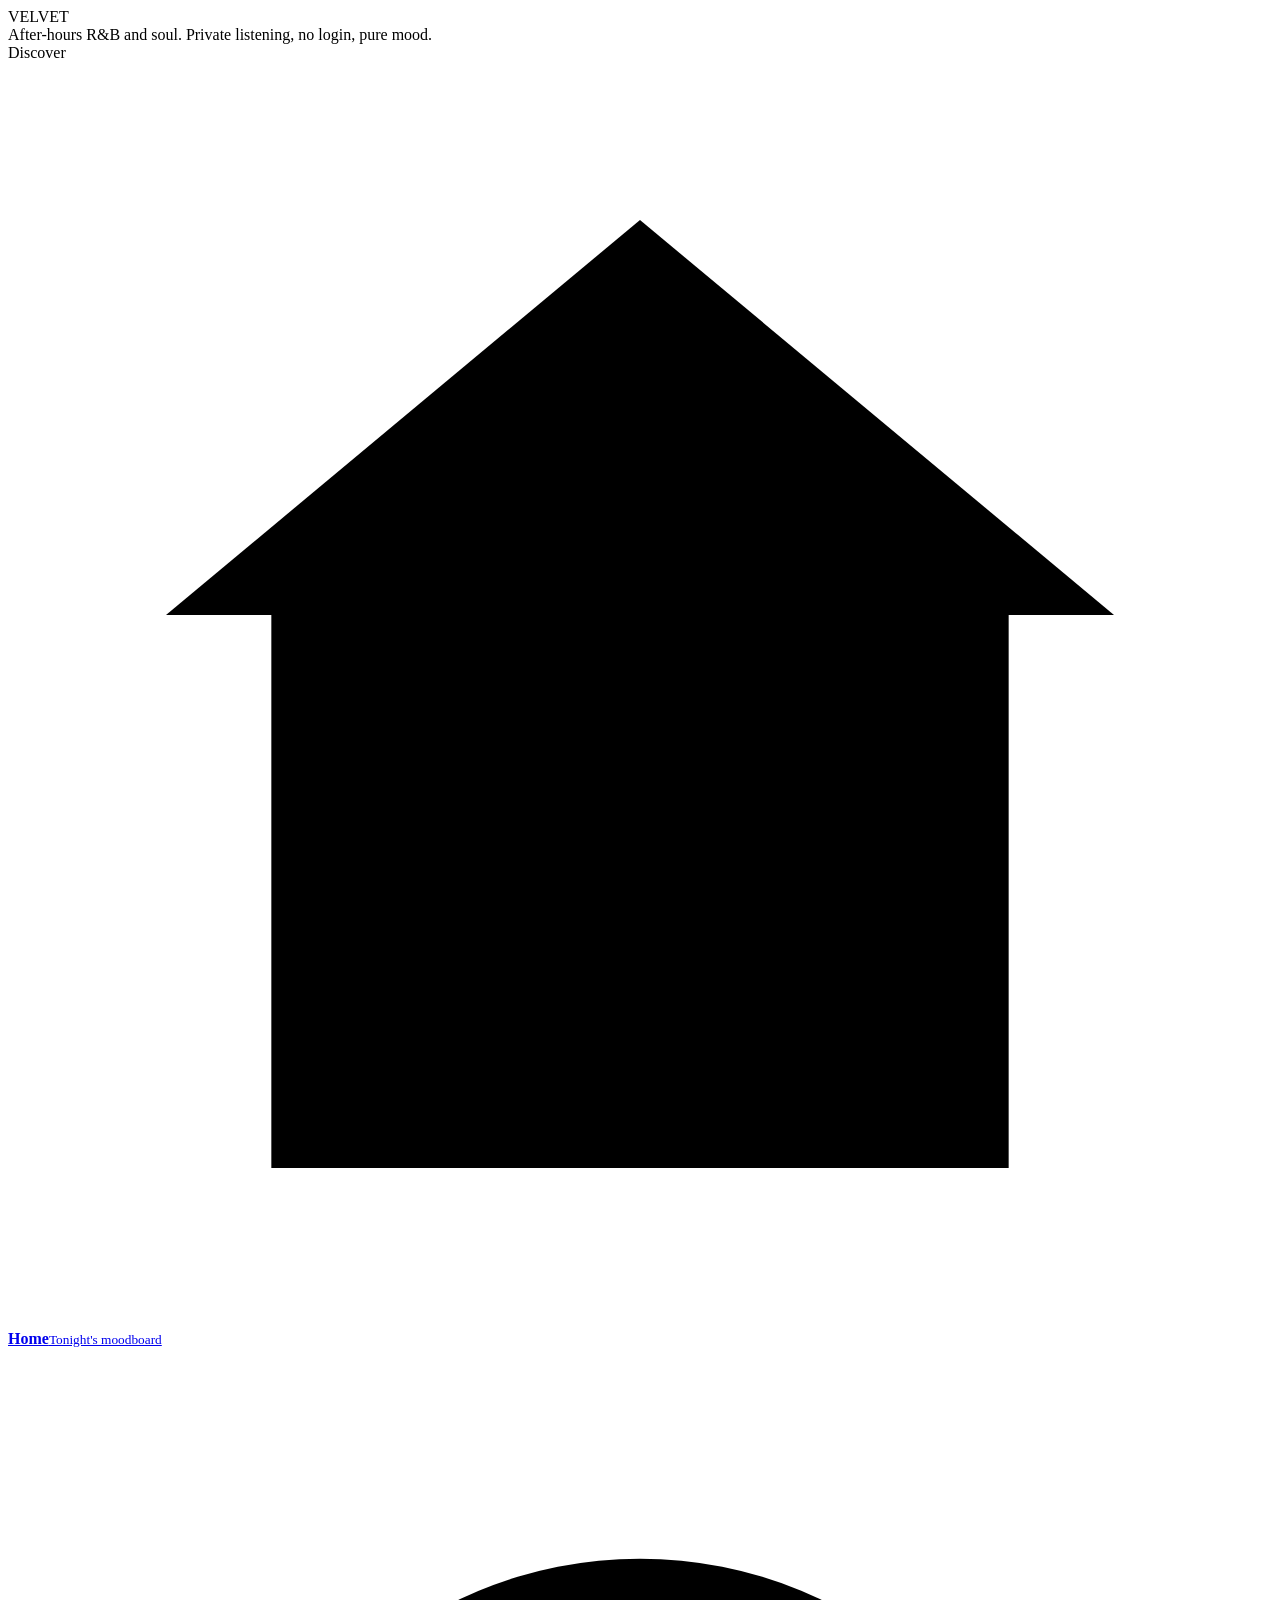
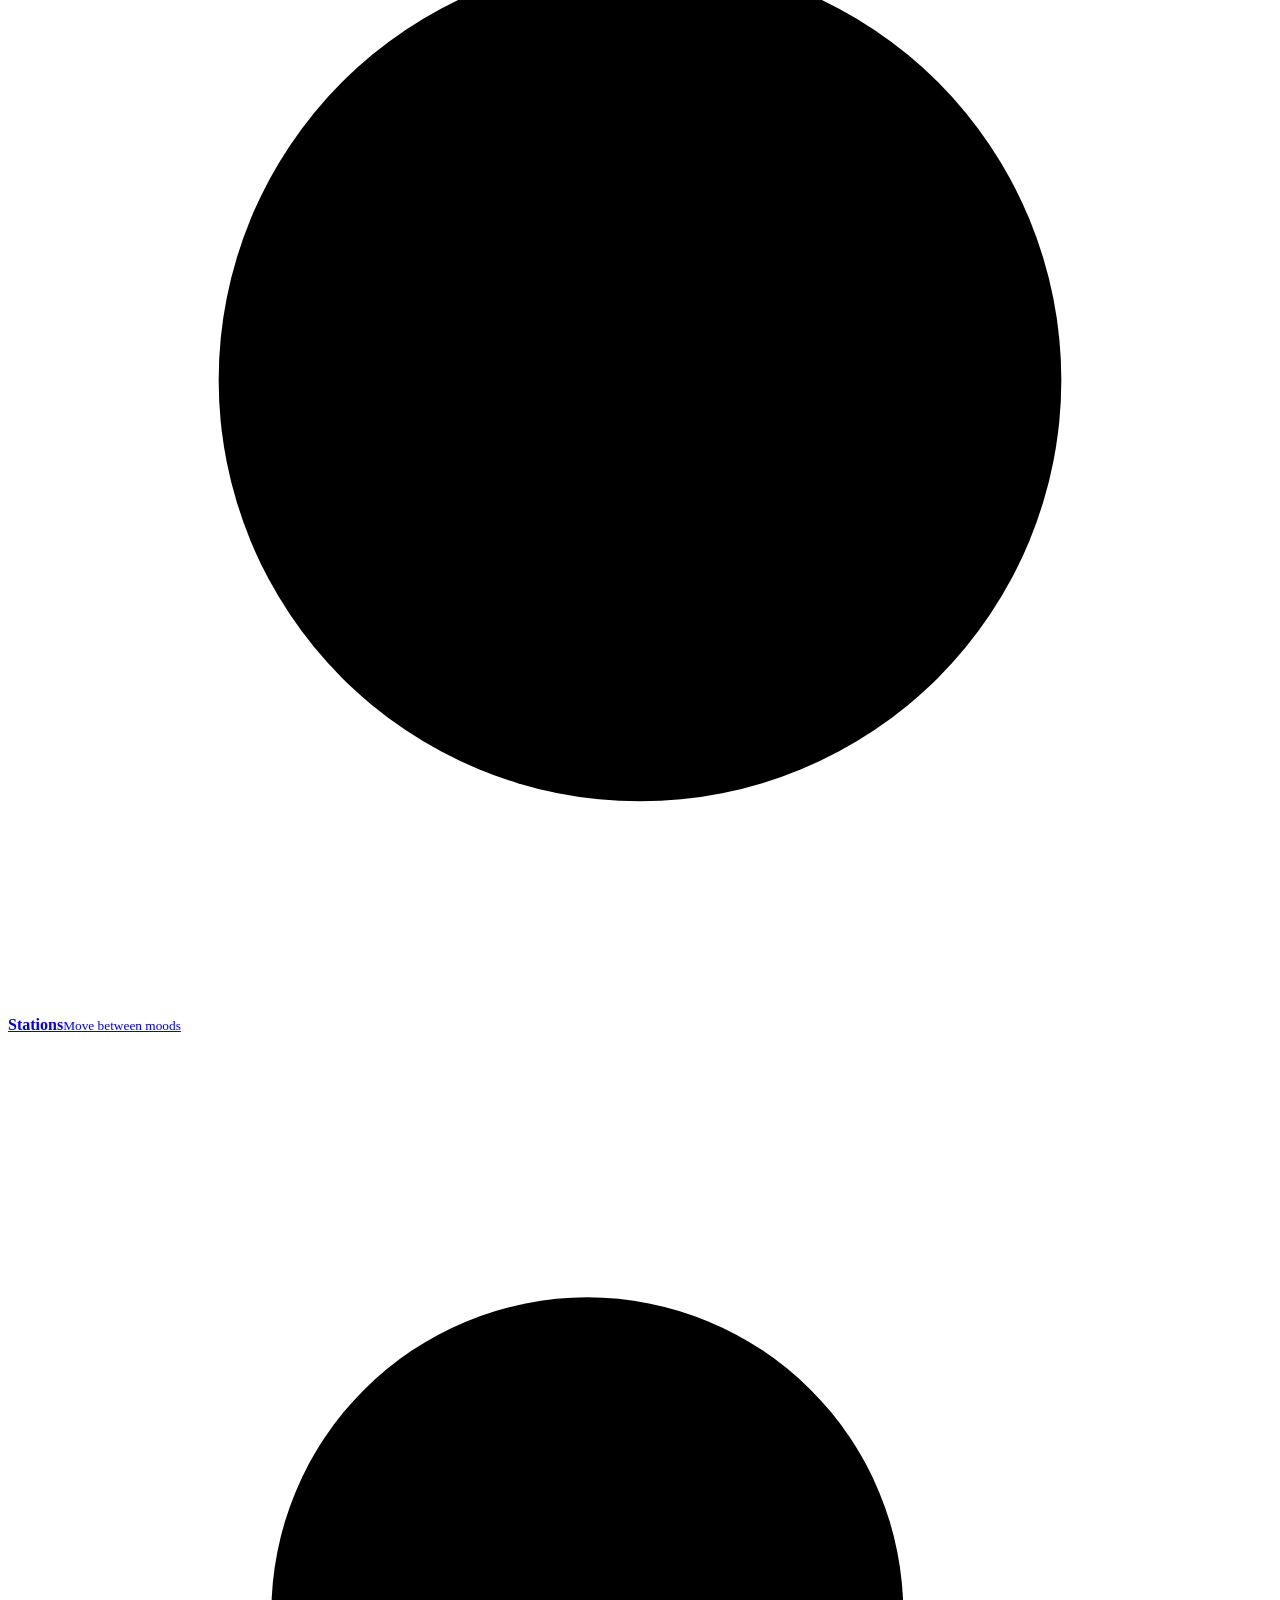
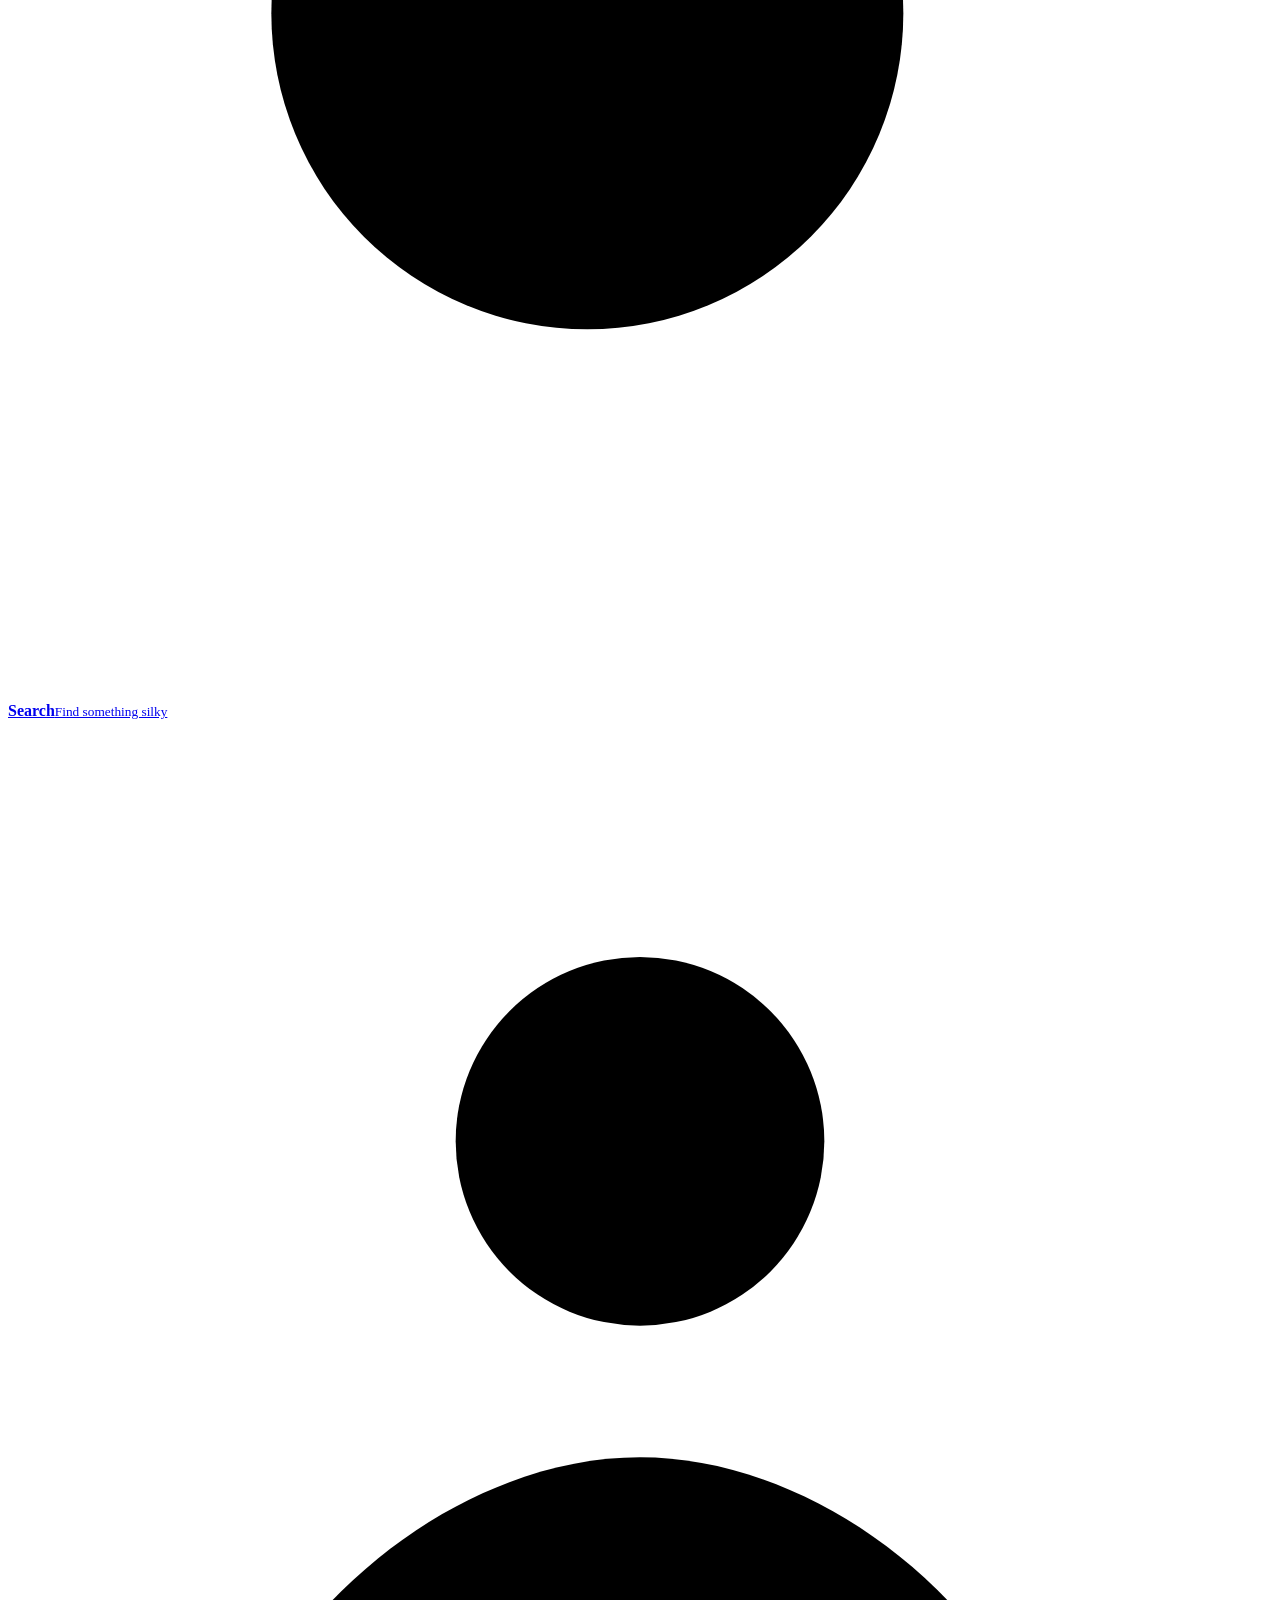
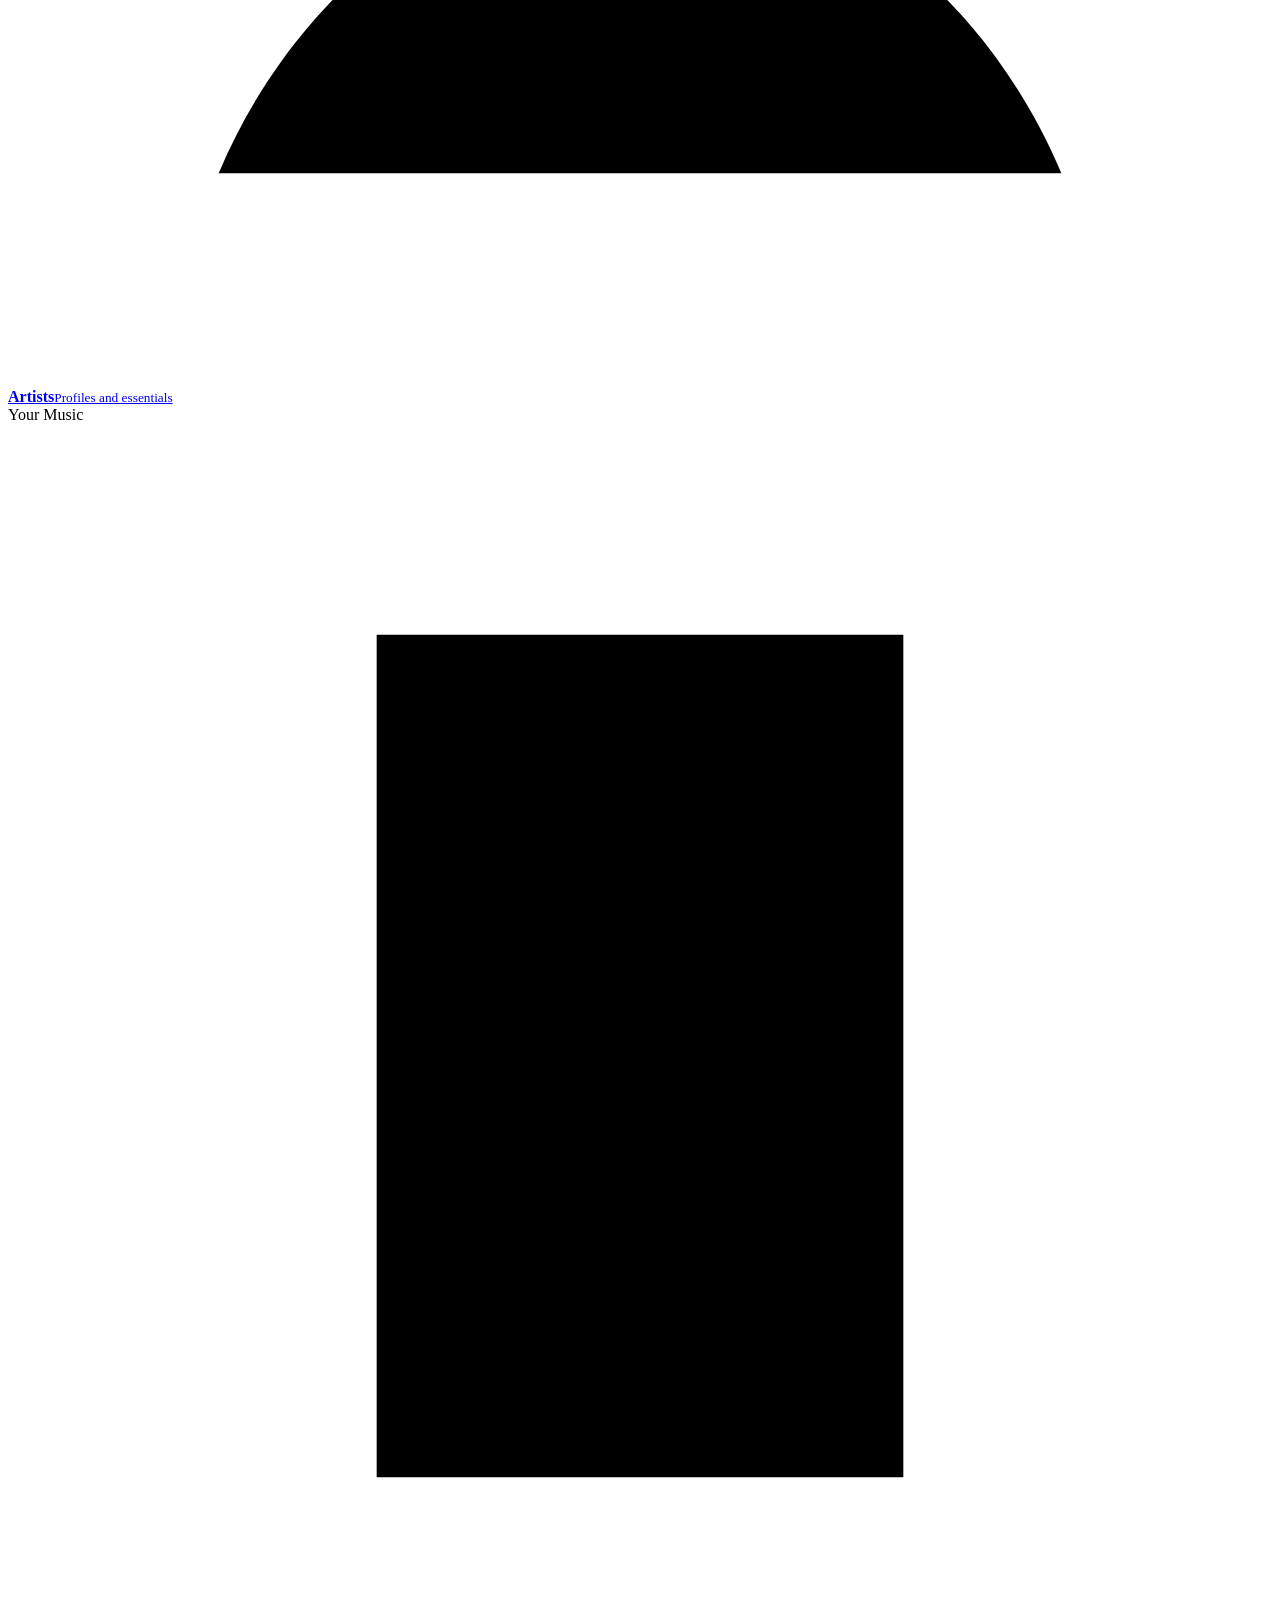
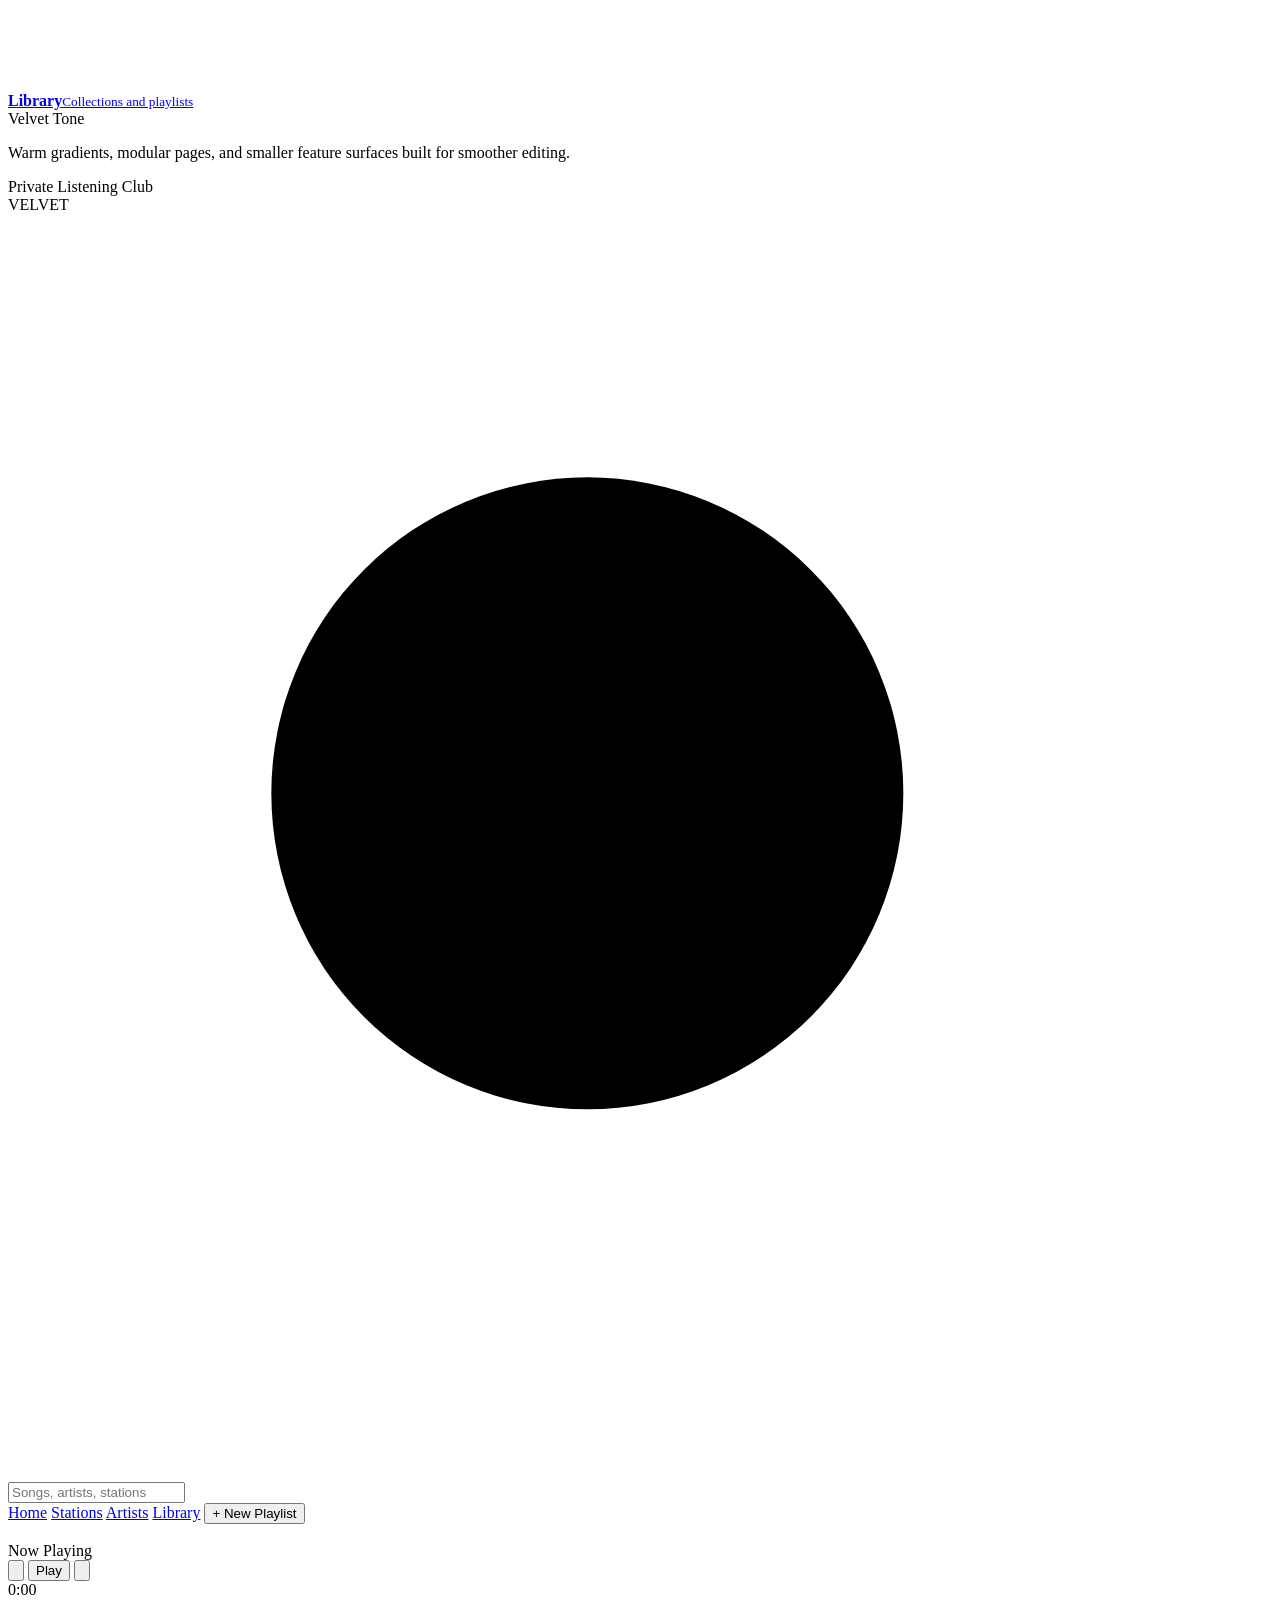
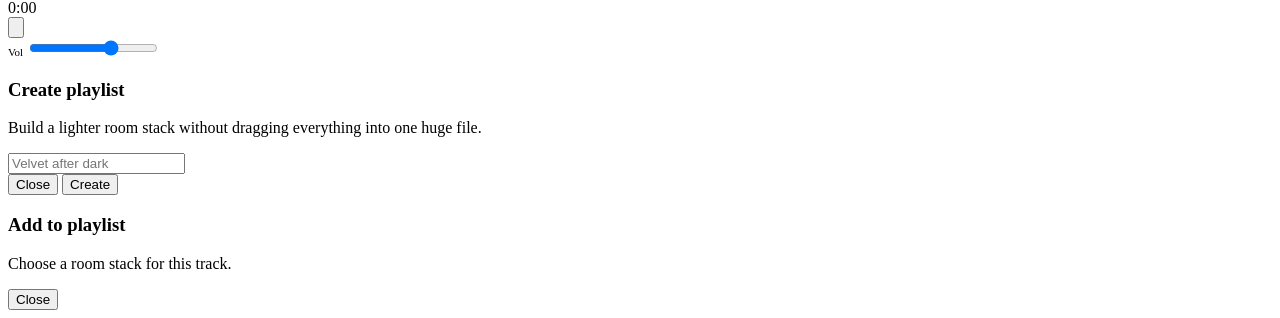
==== artists.html @ 5b6c7515 "Add files via upload" ====
<!DOCTYPE html>
<html lang="en">
<head>
  <meta charset="UTF-8">
  <meta name="viewport" content="width=device-width, initial-scale=1.0">
  <title>Velvet — Artists</title>
  <meta name="description" content="Velvet — private listening club.">
  <link rel="stylesheet" href="assets/css/tokens.css">
  <link rel="stylesheet" href="assets/css/base.css">
  <link rel="stylesheet" href="assets/css/layout.css">
  <link rel="stylesheet" href="assets/css/components.css">
  <link rel="stylesheet" href="assets/css/pages.css">
</head>
<body>
  <div id="yt-wrap" style="position:fixed;left:-9999px;top:0;width:480px;height:270px"></div>

  <div class="app-shell">
    <aside class="sidebar">
      <div class="brand">
        <div class="brand-mark">V<span>E</span>LVET</div>
        <div class="brand-note">After-hours R&amp;B and soul. Private listening, no login, pure mood.</div>
      </div>
      <nav class="sidebar-nav">
        <div class="nav-group">
          <div class="nav-label">Discover</div>
          <a class="nav-item" data-nav-link="home" href="index.html">
            <span class="nav-icon"><svg viewBox="0 0 24 24"><path d="M3 10.5 12 3l9 7.5"/><path d="M5 9.5V21h14V9.5"/></svg></span>
            <span class="nav-copy"><strong>Home</strong><small>Tonight's moodboard</small></span>
          </a>
          <a class="nav-item" data-nav-link="stations" href="stations.html">
            <span class="nav-icon"><svg viewBox="0 0 24 24"><circle cx="12" cy="12" r="8"/><path d="M12 4v16M4 12h16"/></svg></span>
            <span class="nav-copy"><strong>Stations</strong><small>Move between moods</small></span>
          </a>
          <a class="nav-item" data-nav-link="search" href="search.html">
            <span class="nav-icon"><svg viewBox="0 0 24 24"><circle cx="11" cy="11" r="6"/><path d="m20 20-4.2-4.2"/></svg></span>
            <span class="nav-copy"><strong>Search</strong><small>Find something silky</small></span>
          </a>
          <a class="nav-item" data-nav-link="artists" href="artists.html">
            <span class="nav-icon"><svg viewBox="0 0 24 24"><circle cx="12" cy="8" r="3.5"/><path d="M4 20c1.6-3.8 5-6 8-6s6.4 2.2 8 6"/></svg></span>
            <span class="nav-copy"><strong>Artists</strong><small>Profiles and essentials</small></span>
          </a>
        </div>
        <div class="nav-group">
          <div class="nav-label">Your Music</div>
          <a class="nav-item" data-nav-link="library" href="library.html">
            <span class="nav-icon"><svg viewBox="0 0 24 24"><path d="M7 4h10v16H7z"/><path d="M9 8h6M9 12h6M9 16h4"/></svg></span>
            <span class="nav-copy"><strong>Library</strong><small>Collections and playlists</small></span>
          </a>
        </div>
      </nav>
      <div class="sidebar-foot">
        <span class="panel-kicker">Velvet Tone</span>
        <p>Warm gradients, modular pages, and smaller feature surfaces built for smoother editing.</p>
      </div>
    </aside>

    <main class="main-shell">
      <header class="topbar">
        <div class="topbar-brand">
          <span class="topbar-overline">Private Listening Club</span>
          <div class="topbar-signature">V<span>E</span>LVET</div>
        </div>
        <form class="topbar-search" action="search.html" method="get">
          <svg viewBox="0 0 24 24"><circle cx="11" cy="11" r="6"/><path d="m20 20-4.2-4.2"/></svg>
          <input name="q" placeholder="Songs, artists, stations">
        </form>
        <nav class="topbar-links">
          <a class="top-link" data-page-link="home" href="index.html">Home</a>
          <a class="top-link" data-page-link="stations" href="stations.html">Stations</a>
          <a class="top-link" data-page-link="artists" href="artists.html">Artists</a>
          <a class="top-link" data-page-link="library" href="library.html">Library</a>
          <button class="btn btn-primary" type="button" data-open-create-playlist>+ New Playlist</button>
        </nav>
      </header>

      <div class="content">
        <div id="pageRoot" class="page-stack"></div>
      </div>
    </main>
  </div>

  <div id="playerBar" class="player-bar">
    <div class="player-meta">
      <div class="player-art"><img id="playerArt" src="" alt=""></div>
      <div class="player-text">
        <span class="player-kicker">Now Playing</span>
        <strong id="playerTitle" class="player-title"></strong>
        <span id="playerArtist" class="player-artist"></span>
      </div>
    </div>
    <div class="player-center">
      <div class="player-controls">
        <button id="playerPrev" class="btn-icon" type="button"><svg viewBox="0 0 24 24"><path d="M11 19 2 12l9-7v14z" fill="currentColor" stroke="none"></path><path d="M22 5v14" stroke="currentColor" stroke-width="1.8"></path></svg></button>
        <button id="playerToggle" class="btn btn-primary" type="button">Play</button>
        <button id="playerNext" class="btn-icon" type="button"><svg viewBox="0 0 24 24"><path d="m13 5 9 7-9 7V5z" fill="currentColor" stroke="none"></path><path d="M2 5v14" stroke="currentColor" stroke-width="1.8"></path></svg></button>
      </div>
      <div class="player-progress">
        <span id="playerTimeCurrent" class="player-time">0:00</span>
        <div id="playerTrack" class="player-track"><div id="playerFill" class="player-fill"></div></div>
        <span id="playerTimeDuration" class="player-time">0:00</span>
      </div>
    </div>
    <div class="player-right">
      <button id="playerLike" class="btn-icon" type="button"><svg viewBox="0 0 24 24"><path d="M12 20s-7-4.4-7-10a4 4 0 0 1 7-2.2A4 4 0 0 1 19 10c0 5.6-7 10-7 10z"/></svg></button>
      <div class="vol-wrap">
        <span style="font-size:11px;color:var(--muted)">Vol</span>
        <input id="playerVolume" type="range" min="0" max="100" value="65">
      </div>
    </div>
  </div>

  <div id="createPlaylistModal" class="modal-backdrop">
    <div class="modal">
      <h3>Create playlist</h3>
      <p>Build a lighter room stack without dragging everything into one huge file.</p>
      <input id="createPlaylistName" placeholder="Velvet after dark">
      <div class="modal-actions">
        <button id="createPlaylistClose" class="btn btn-secondary" type="button">Close</button>
        <button id="createPlaylistSave" class="btn btn-primary" type="button">Create</button>
      </div>
    </div>
  </div>

  <div id="addPlaylistModal" class="modal-backdrop">
    <div class="modal">
      <h3>Add to playlist</h3>
      <p>Choose a room stack for this track.</p>
      <div id="addPlaylistList" class="page-stack" style="margin-top:14px"></div>
      <div class="modal-actions">
        <button id="addPlaylistClose" class="btn btn-secondary" type="button">Close</button>
      </div>
    </div>
  </div>

  <div id="toast" class="toast"></div>

  <script type="module" src="assets/js/pages/artists-page.js"></script>
</body>
</html>
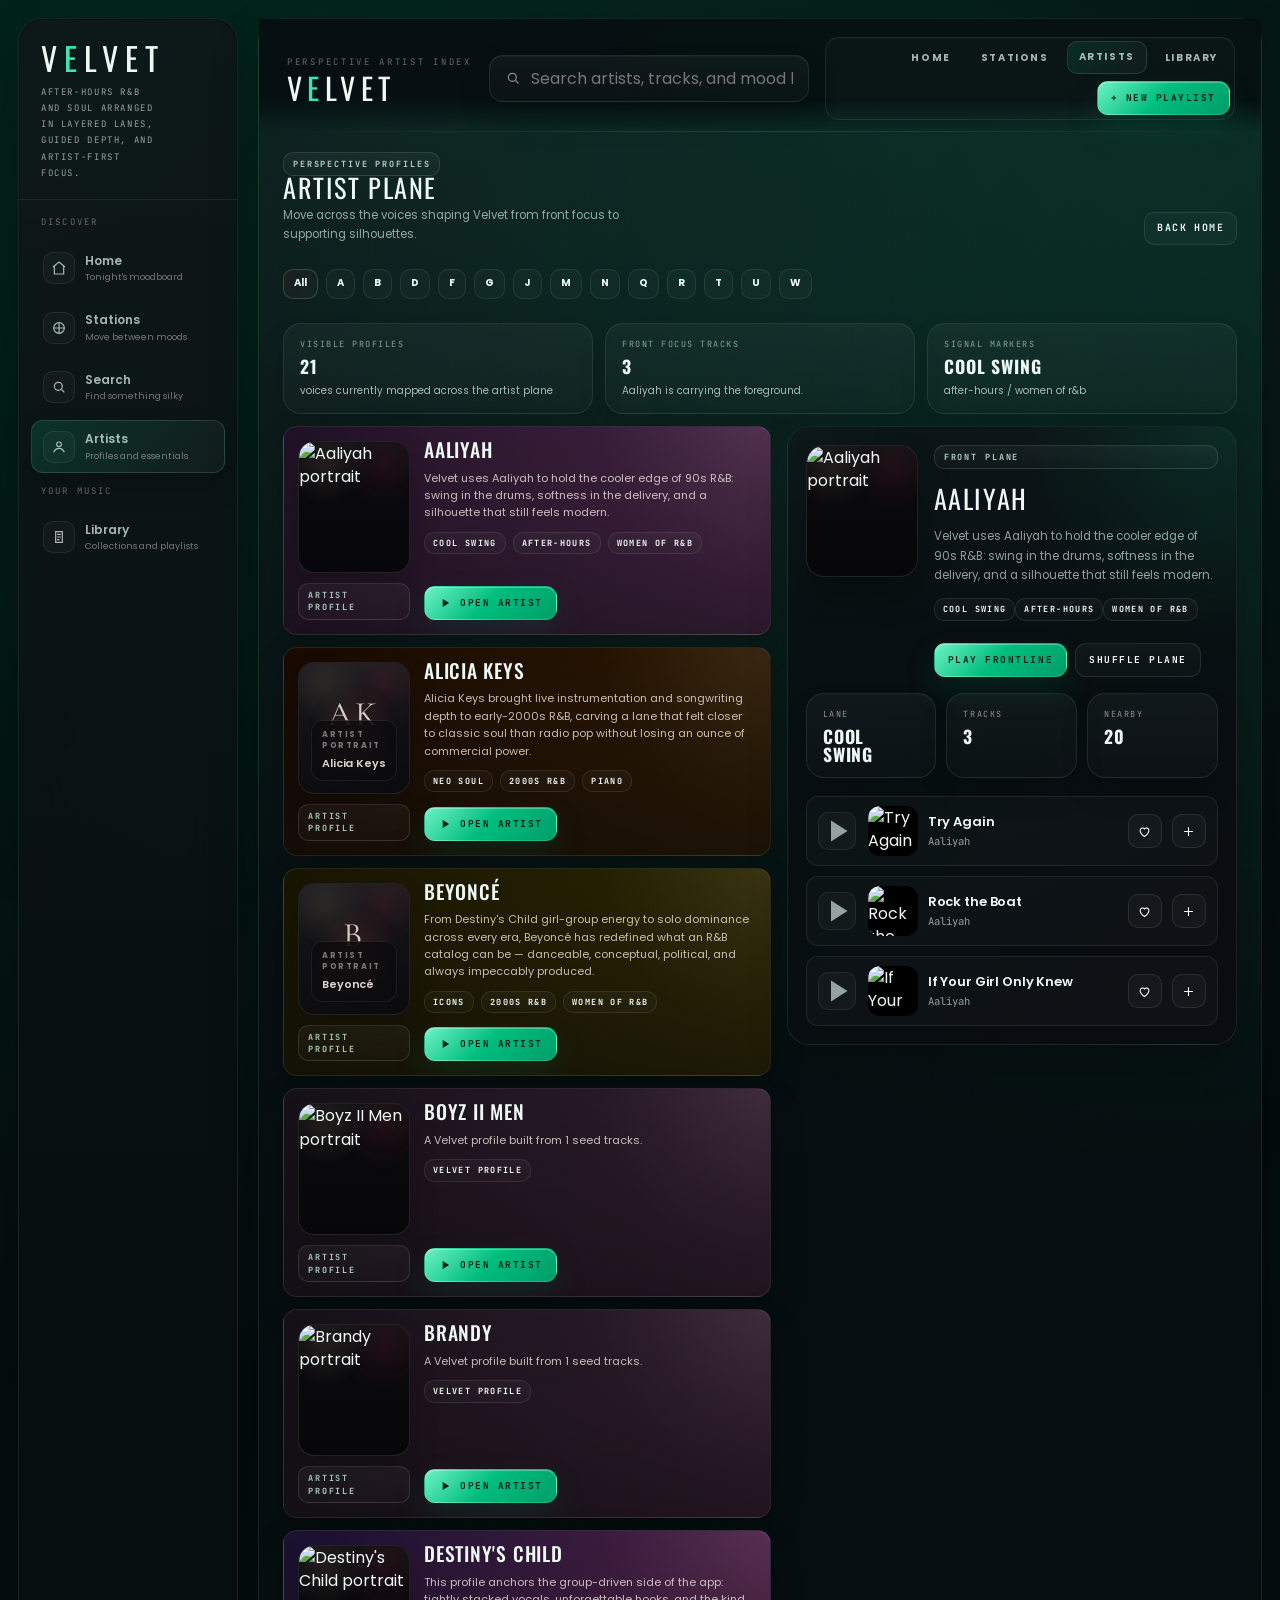
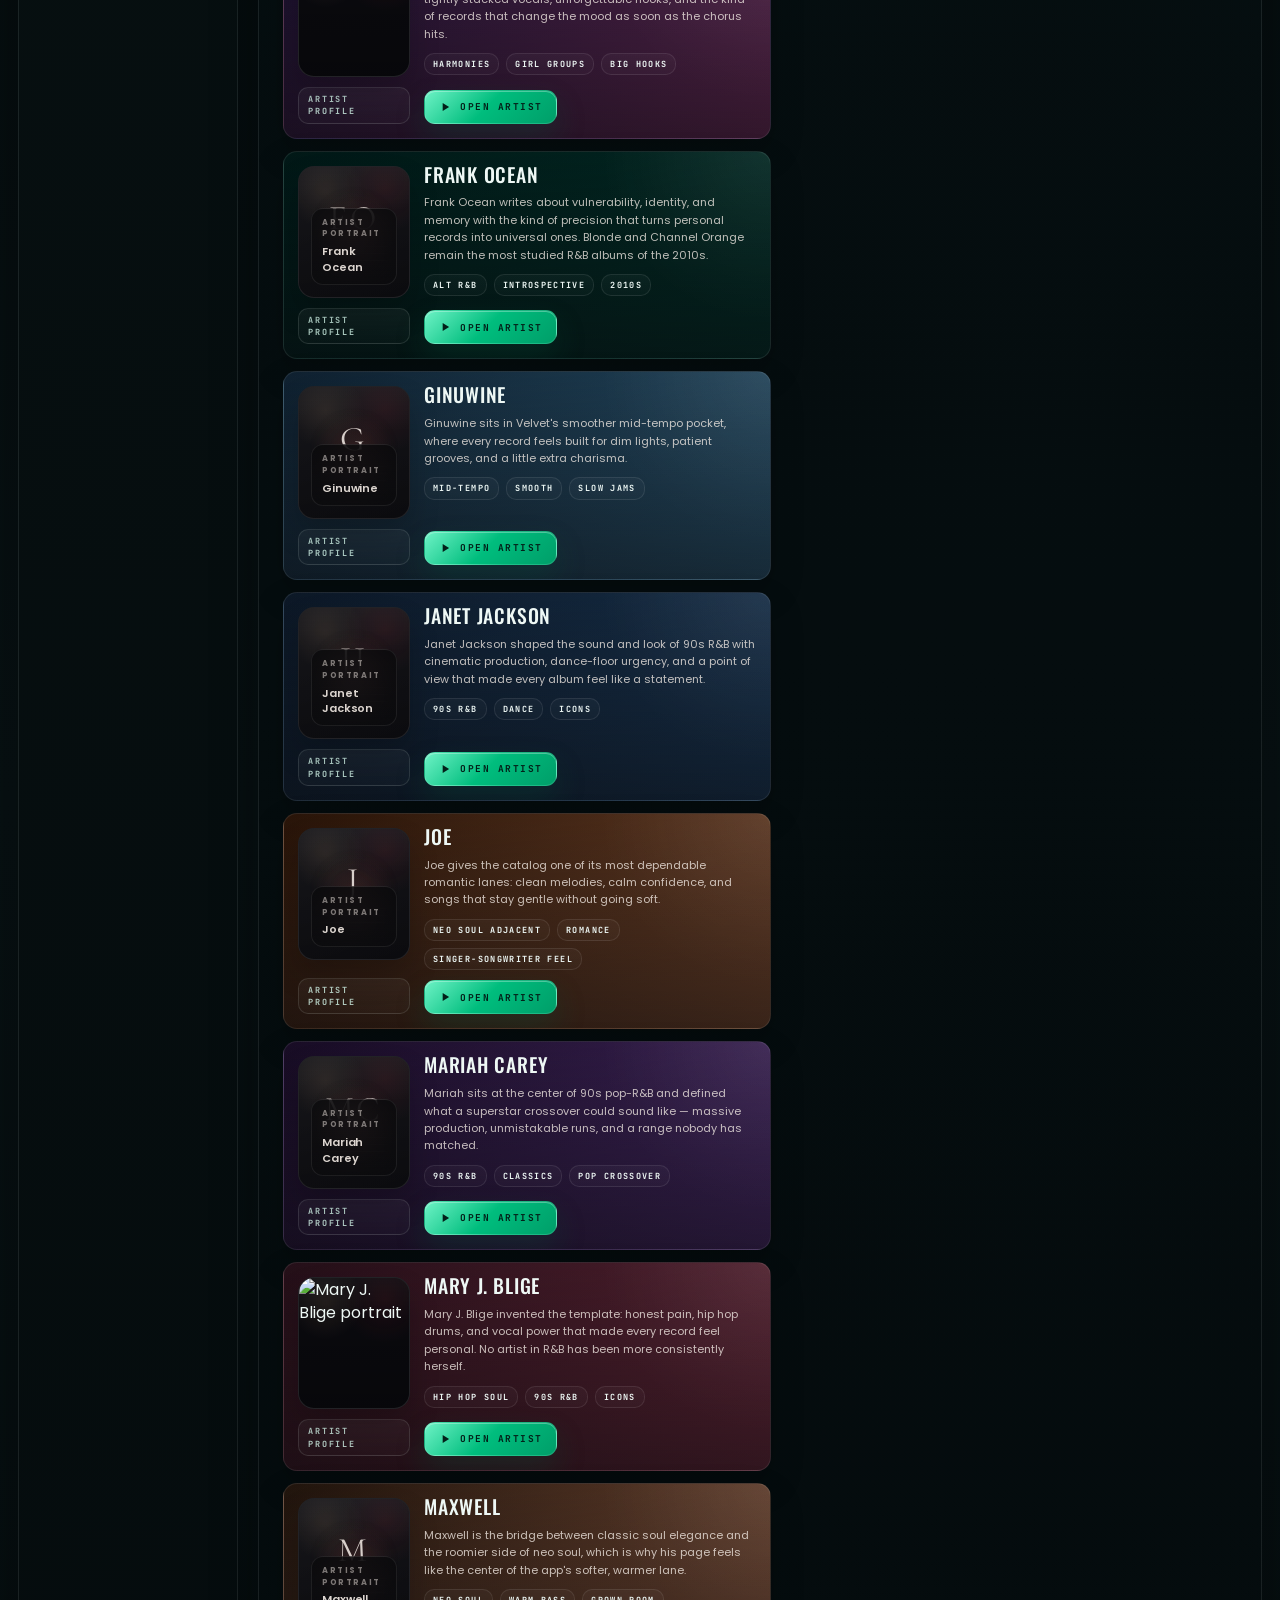
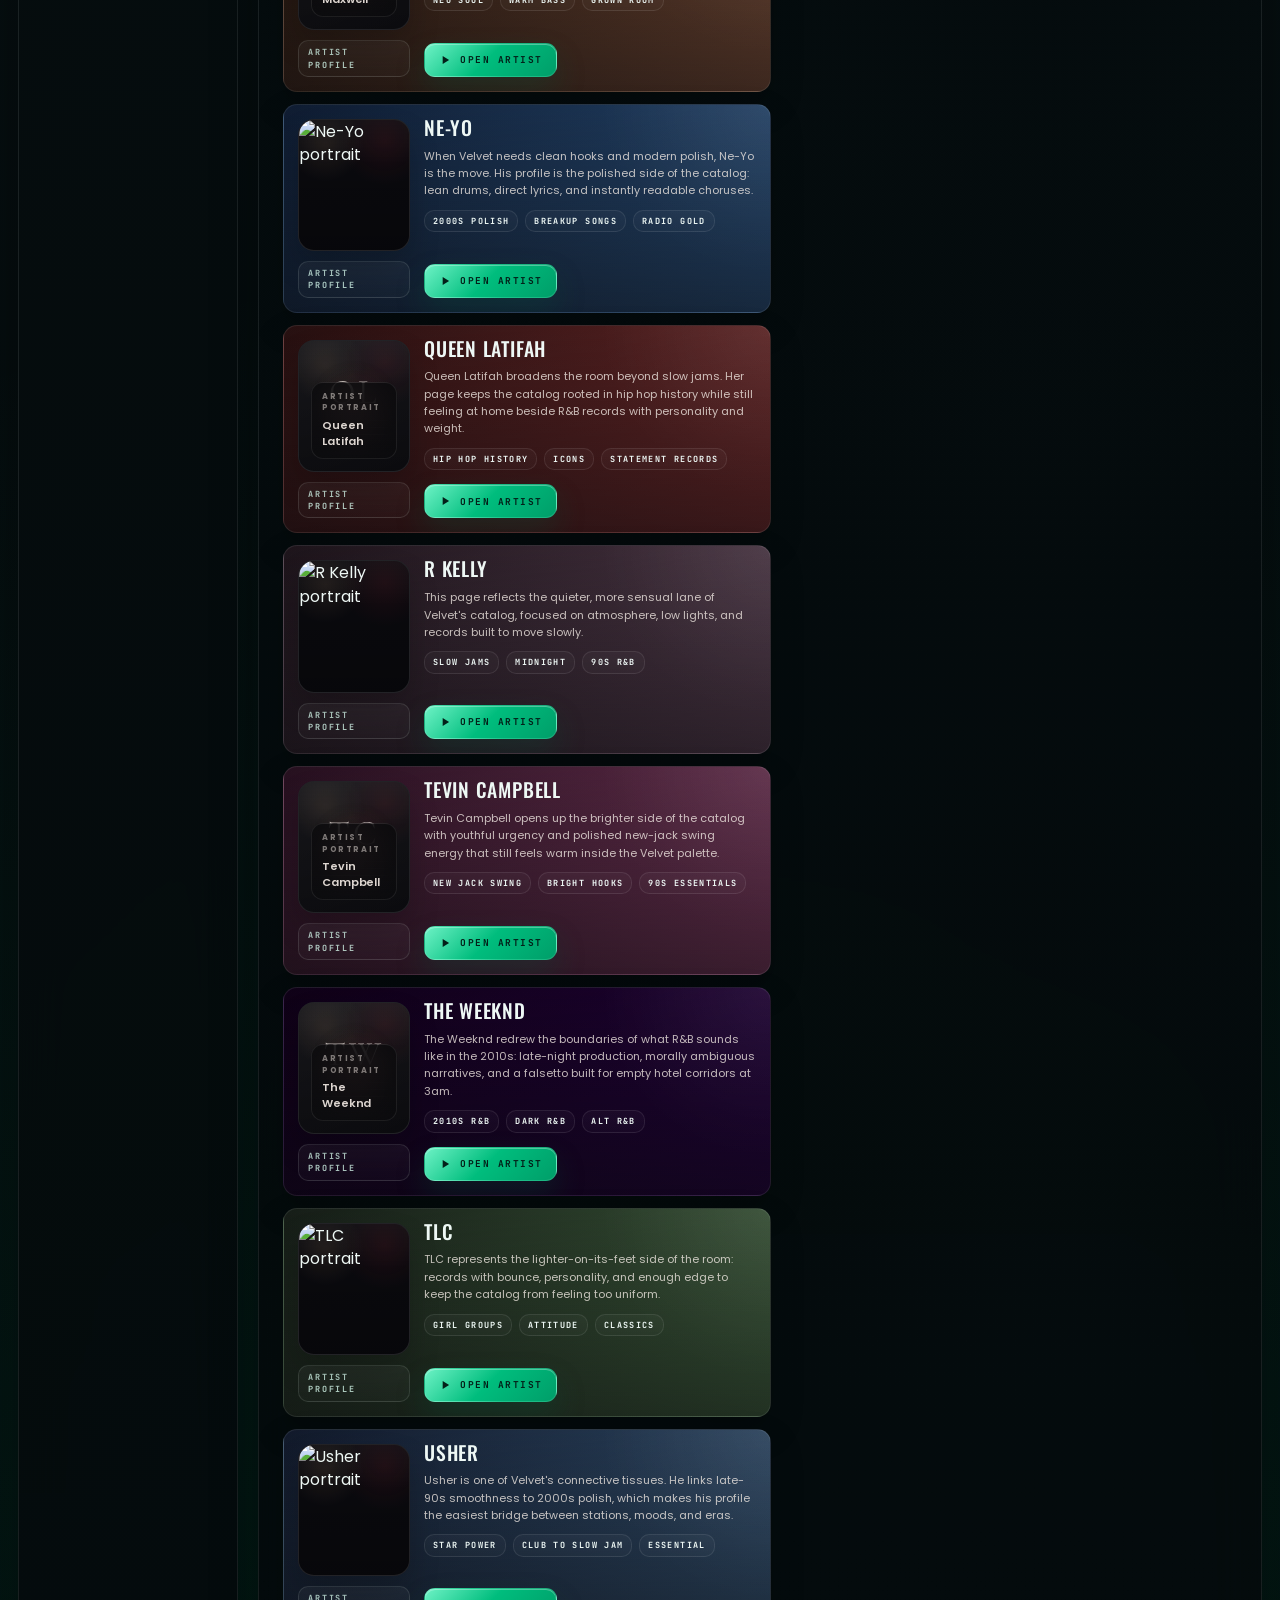
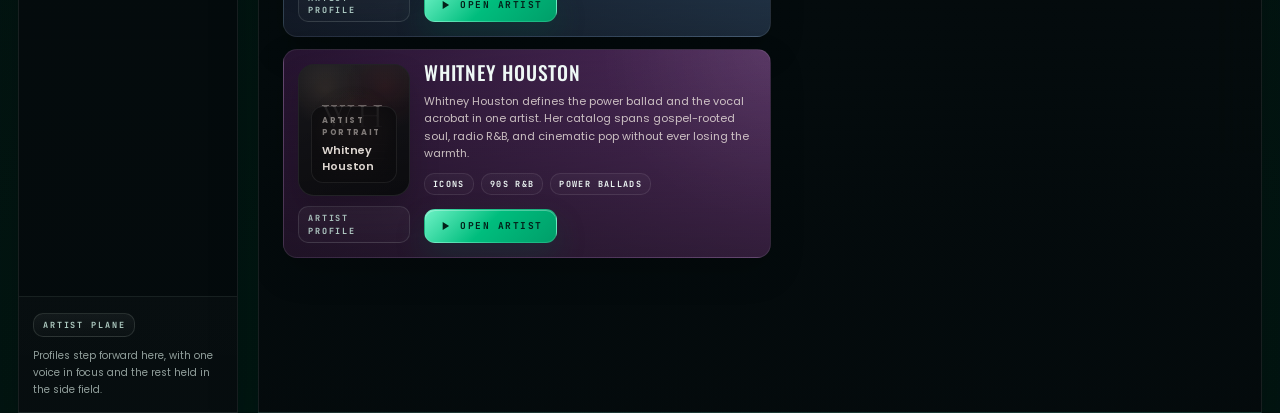
==== commit ec2a7a11: "Apply perspective redesign to artists library search and stations" ====
--- a/artists.html
+++ b/artists.html
@@ -3,22 +3,22 @@
 <head>
   <meta charset="UTF-8">
   <meta name="viewport" content="width=device-width, initial-scale=1.0">
-  <title>Velvet — Artists</title>
-  <meta name="description" content="Velvet — private listening club.">
+  <title>Velvet | Artists</title>
+  <meta name="description" content="Velvet artist view mapped as a perspective-driven index of voices, essentials, and front-plane profiles.">
   <link rel="stylesheet" href="assets/css/tokens.css">
   <link rel="stylesheet" href="assets/css/base.css">
   <link rel="stylesheet" href="assets/css/layout.css">
   <link rel="stylesheet" href="assets/css/components.css">
   <link rel="stylesheet" href="assets/css/pages.css">
 </head>
-<body>
+<body class="page-home page-artists">
   <div id="yt-wrap" style="position:fixed;left:-9999px;top:0;width:480px;height:270px"></div>
 
   <div class="app-shell">
     <aside class="sidebar">
       <div class="brand">
         <div class="brand-mark">V<span>E</span>LVET</div>
-        <div class="brand-note">After-hours R&amp;B and soul. Private listening, no login, pure mood.</div>
+        <div class="brand-note">After-hours R&amp;B and soul arranged in layered lanes, guided depth, and artist-first focus.</div>
       </div>
       <nav class="sidebar-nav">
         <div class="nav-group">
@@ -49,20 +49,20 @@
         </div>
       </nav>
       <div class="sidebar-foot">
-        <span class="panel-kicker">Velvet Tone</span>
-        <p>Warm gradients, modular pages, and smaller feature surfaces built for smoother editing.</p>
+        <span class="panel-kicker">Artist Plane</span>
+        <p>Profiles step forward here, with one voice in focus and the rest held in the side field.</p>
       </div>
     </aside>
 
     <main class="main-shell">
       <header class="topbar">
         <div class="topbar-brand">
-          <span class="topbar-overline">Private Listening Club</span>
+          <span class="topbar-overline">Perspective Artist Index</span>
           <div class="topbar-signature">V<span>E</span>LVET</div>
         </div>
         <form class="topbar-search" action="search.html" method="get">
           <svg viewBox="0 0 24 24"><circle cx="11" cy="11" r="6"/><path d="m20 20-4.2-4.2"/></svg>
-          <input name="q" placeholder="Songs, artists, stations">
+          <input name="q" placeholder="Search artists, tracks, and mood lanes">
         </form>
         <nav class="topbar-links">
           <a class="top-link" data-page-link="home" href="index.html">Home</a>
--- a/assets/css/tokens.css
+++ b/assets/css/tokens.css
@@ -0,0 +1,22 @@
+:root{
+  --bg:#050405;
+  --bg-soft:#0a090b;
+  --panel:rgba(12,11,14,.84);
+  --panel-strong:rgba(10,9,12,.94);
+  --card:rgba(19,16,19,.88);
+  --card-soft:rgba(255,255,255,.022);
+  --line:rgba(244,236,230,.075);
+  --line-strong:rgba(244,236,230,.14);
+  --text:#f4ece6;
+  --muted:rgba(244,236,230,.63);
+  --accent:#701625;
+  --accent-2:#9b2a36;
+  --warm:#b88d68;
+  --radius-xl:22px;
+  --radius-lg:18px;
+  --radius-md:14px;
+  --radius-sm:10px;
+  --shadow:0 18px 56px rgba(0,0,0,.28);
+  --shadow-soft:0 14px 34px rgba(0,0,0,.2);
+  --max-width:1380px;
+}
--- a/assets/css/base.css
+++ b/assets/css/base.css
@@ -0,0 +1,82 @@
+@import url("https://fonts.googleapis.com/css2?family=Cormorant+Garamond:wght@400;500;600;700&family=JetBrains+Mono:wght@400;500;600;700&family=Montserrat:wght@400;500;600;700&family=Oswald:wght@400;500;600;700&family=Poppins:wght@400;500;600;700&display=swap");
+
+*{box-sizing:border-box;margin:0;padding:0}
+html,body{min-height:100%}
+html{scroll-behavior:smooth}
+body{
+  background:
+    radial-gradient(circle at 10% 0%,rgba(112,22,37,.18),transparent 24%),
+    radial-gradient(circle at 88% 0%,rgba(184,141,104,.08),transparent 18%),
+    radial-gradient(circle at 50% 100%,rgba(112,22,37,.08),transparent 34%),
+    linear-gradient(180deg,#030304 0%,#08070a 48%,#030304 100%);
+  color:var(--text);
+  font-family:"Montserrat",sans-serif;
+  line-height:1.45;
+}
+body::before{
+  content:"";
+  position:fixed;
+  inset:0;
+  pointer-events:none;
+  background:
+    radial-gradient(circle at center,transparent 62%,rgba(0,0,0,.38) 100%),
+    linear-gradient(180deg,rgba(255,255,255,.015),transparent 20%,transparent 80%,rgba(255,255,255,.01));
+  opacity:.18;
+}
+img{display:block;max-width:100%}
+button,input,textarea,select{font:inherit}
+a{text-decoration:none;color:inherit}
+button{border:none;background:none;color:inherit;cursor:pointer}
+h1,h2,h3,h4,.display{
+  font-family:"Cormorant Garamond",serif;
+  font-weight:500;
+  letter-spacing:-.02em;
+}
+::selection{background:rgba(112,22,37,.36);color:#fff}
+input:focus-visible,button:focus-visible,a:focus-visible{
+  outline:none;
+  box-shadow:0 0 0 1px rgba(255,255,255,.16),0 0 0 4px rgba(112,22,37,.18);
+}
+.page-home{
+  --bg:#020708;
+  --bg-soft:#071012;
+  --panel:rgba(8,18,19,.88);
+  --panel-strong:rgba(6,14,16,.96);
+  --card:rgba(10,22,23,.92);
+  --card-soft:rgba(255,255,255,.026);
+  --line:rgba(227,244,239,.09);
+  --line-strong:rgba(227,244,239,.18);
+  --text:#eef8f5;
+  --muted:rgba(211,229,223,.68);
+  --accent:#00bd7d;
+  --accent-2:#3ee3b1;
+  --warm:#9bd9c5;
+  background:
+    radial-gradient(circle at 10% 0%,rgba(0,189,125,.18),transparent 26%),
+    radial-gradient(circle at 88% 4%,rgba(62,227,177,.08),transparent 18%),
+    radial-gradient(circle at 50% 100%,rgba(0,189,125,.12),transparent 34%),
+    linear-gradient(180deg,#020708 0%,#071012 46%,#020708 100%);
+  font-family:"Poppins",sans-serif;
+}
+.page-home::before{
+  background:
+    radial-gradient(circle at center,transparent 58%,rgba(0,0,0,.34) 100%),
+    linear-gradient(180deg,rgba(255,255,255,.018),transparent 18%,transparent 82%,rgba(255,255,255,.01));
+  opacity:.22;
+}
+.page-home h1,
+.page-home h2,
+.page-home h3,
+.page-home h4,
+.page-home .display{
+  font-family:"Oswald",sans-serif;
+  font-weight:500;
+  letter-spacing:.04em;
+  text-transform:uppercase;
+}
+.page-home ::selection{background:rgba(0,189,125,.34);color:#fff}
+.page-home input:focus-visible,
+.page-home button:focus-visible,
+.page-home a:focus-visible{
+  box-shadow:0 0 0 1px rgba(227,244,239,.22),0 0 0 4px rgba(0,189,125,.18);
+}
--- a/assets/css/layout.css
+++ b/assets/css/layout.css
@@ -0,0 +1,457 @@
+.app-shell{
+  display:grid;
+  grid-template-columns:220px minmax(0,1fr);
+  gap:18px;
+  min-height:100vh;
+  padding:18px 18px 0;
+}
+.sidebar,.main-shell{
+  position:relative;
+  border:1px solid var(--line);
+  box-shadow:var(--shadow-soft);
+  backdrop-filter:blur(24px);
+}
+.sidebar::before,.main-shell::before{
+  content:"";
+  position:absolute;
+  inset:1px;
+  border-radius:inherit;
+  pointer-events:none;
+  background:linear-gradient(180deg,rgba(255,255,255,.03),transparent 24%);
+  opacity:.72;
+}
+.sidebar{
+  background:linear-gradient(180deg,rgba(12,11,14,.95),rgba(7,7,9,.92));
+  border-radius:18px 18px 0 0;
+  overflow:hidden;
+  display:flex;
+  flex-direction:column;
+}
+.brand{
+  padding:24px 20px 16px;
+  border-bottom:1px solid var(--line);
+}
+.brand-mark{
+  font-size:34px;
+  letter-spacing:.26em;
+  line-height:.84;
+}
+.brand-mark span{color:var(--accent-2)}
+.brand-note{
+  margin-top:12px;
+  max-width:23ch;
+  color:var(--muted);
+  font-size:9px;
+  line-height:1.8;
+  letter-spacing:.18em;
+  text-transform:uppercase;
+}
+.sidebar-nav{
+  padding:14px 10px;
+  display:flex;
+  flex-direction:column;
+  gap:12px;
+  overflow:auto;
+}
+.nav-group{display:flex;flex-direction:column;gap:7px}
+.nav-label{
+  padding:0 10px 6px;
+  color:rgba(244,236,230,.38);
+  font-size:9px;
+  letter-spacing:.24em;
+  text-transform:uppercase;
+}
+.nav-item{
+  display:flex;
+  align-items:center;
+  gap:10px;
+  padding:8px 10px;
+  border-radius:12px;
+  border:1px solid transparent;
+  color:var(--muted);
+  transition:background .22s ease,border-color .22s ease,transform .22s cubic-bezier(.2,.9,.28,1),color .22s ease;
+}
+.nav-item:hover{
+  transform:translateX(2px);
+  background:rgba(255,255,255,.024);
+  border-color:var(--line);
+}
+.nav-item.active{
+  color:var(--text);
+  background:linear-gradient(135deg,rgba(112,22,37,.18),rgba(255,255,255,.024));
+  border-color:rgba(244,236,230,.1);
+}
+.nav-icon{
+  width:32px;
+  height:32px;
+  border-radius:10px;
+  display:grid;
+  place-items:center;
+  background:rgba(255,255,255,.03);
+  border:1px solid rgba(255,255,255,.06);
+  flex-shrink:0;
+}
+.nav-icon svg{width:16px;height:16px;stroke:currentColor;stroke-width:1.8;fill:none}
+.nav-copy{display:flex;flex-direction:column;gap:2px;min-width:0}
+.nav-copy strong{font-size:12px;font-weight:600}
+.nav-copy small{font-size:9px;color:rgba(244,236,230,.46);white-space:nowrap;overflow:hidden;text-overflow:ellipsis}
+.sidebar-foot{
+  margin-top:auto;
+  padding:14px;
+  border-top:1px solid var(--line);
+}
+.sidebar-foot p{
+  margin-top:10px;
+  color:var(--muted);
+  font-size:10px;
+  line-height:1.7;
+}
+.main-shell{
+  display:flex;
+  flex-direction:column;
+  min-width:0;
+  border-radius:18px 18px 0 0;
+  background:
+    radial-gradient(circle at top right,rgba(112,22,37,.13),transparent 20%),
+    radial-gradient(circle at 14% 0%,rgba(184,141,104,.05),transparent 18%),
+    linear-gradient(180deg,rgba(10,10,12,.96),rgba(6,6,8,.92));
+}
+.topbar{
+  position:sticky;
+  top:0;
+  z-index:10;
+  display:grid;
+  grid-template-columns:minmax(188px,.78fr) minmax(320px,1.08fr) auto;
+  align-items:center;
+  gap:16px;
+  padding:16px 24px 10px;
+  backdrop-filter:blur(26px);
+  background:linear-gradient(180deg,rgba(7,7,9,.96) 72%,rgba(7,7,9,0));
+}
+.topbar::after{
+  content:"";
+  position:absolute;
+  left:24px;
+  right:24px;
+  bottom:0;
+  height:1px;
+  background:linear-gradient(90deg,transparent,rgba(244,236,230,.09),transparent);
+}
+.topbar-brand{display:flex;flex-direction:column;gap:4px;padding-left:2px}
+.topbar-overline{font-size:9px;letter-spacing:.3em;text-transform:uppercase;color:rgba(244,236,230,.4)}
+.topbar-signature{font-family:"Cormorant Garamond",serif;font-size:28px;letter-spacing:.18em;line-height:.86}
+.topbar-signature span{color:var(--accent-2)}
+.topbar-search{
+  display:flex;
+  align-items:center;
+  gap:10px;
+  border:1px solid var(--line);
+  border-radius:14px;
+  padding:11px 15px;
+  background:linear-gradient(180deg,rgba(255,255,255,.034),rgba(255,255,255,.014));
+  box-shadow:inset 0 1px 0 rgba(255,255,255,.03);
+}
+.topbar-search svg{width:16px;height:16px;stroke:var(--muted);stroke-width:1.8;fill:none;flex-shrink:0}
+.topbar-search input{
+  width:100%;
+  border:none;
+  background:transparent;
+  color:var(--text);
+}
+.topbar-search input::placeholder{color:rgba(244,236,230,.46)}
+.topbar-links{
+  display:flex;
+  align-items:center;
+  justify-content:flex-end;
+  gap:6px;
+  flex-wrap:wrap;
+  padding:4px;
+  border:1px solid rgba(255,255,255,.06);
+  border-radius:14px;
+  background:rgba(255,255,255,.018);
+  box-shadow:inset 0 1px 0 rgba(255,255,255,.02);
+}
+.top-link{
+  padding:8px 11px;
+  border-radius:10px;
+  border:1px solid transparent;
+  font-size:10px;
+  font-weight:700;
+  letter-spacing:.16em;
+  text-transform:uppercase;
+  color:rgba(244,236,230,.7);
+  transition:background .22s ease,border-color .22s ease,color .22s ease,transform .22s cubic-bezier(.2,.9,.28,1);
+}
+.top-link:hover,.top-link.active{
+  transform:translateY(-1px);
+  background:linear-gradient(135deg,rgba(112,22,37,.12),rgba(255,255,255,.022));
+  border-color:var(--line);
+  color:var(--text);
+}
+.topbar-links .btn{margin-left:2px}
+.content{
+  width:min(100%,var(--max-width));
+  margin:0 auto;
+  padding:18px 24px 154px;
+}
+.page-stack{display:flex;flex-direction:column;gap:18px}
+.player-bar{
+  position:fixed;
+  left:256px;
+  right:18px;
+  bottom:14px;
+  z-index:30;
+  display:none;
+  align-items:center;
+  gap:16px;
+  padding:12px 16px;
+  border-radius:18px;
+  border:1px solid var(--line);
+  background:linear-gradient(180deg,rgba(10,10,12,.96),rgba(8,8,10,.92));
+  box-shadow:0 18px 38px rgba(0,0,0,.3);
+  backdrop-filter:blur(24px);
+}
+.player-bar::before{
+  content:"";
+  position:absolute;
+  inset:0;
+  border-radius:inherit;
+  background:linear-gradient(90deg,rgba(112,22,37,.12),transparent 28%,transparent 72%,rgba(184,141,104,.07));
+  pointer-events:none;
+  opacity:.8;
+}
+.player-bar.visible{display:flex}
+.player-meta,.player-center,.player-right{position:relative;z-index:1}
+.player-meta{display:flex;align-items:center;gap:12px;min-width:0}
+.player-art{
+  position:relative;
+  width:56px;
+  height:56px;
+  border-radius:16px;
+  overflow:visible;
+  border:1px solid var(--line);
+  background:#000;
+  box-shadow:0 12px 26px rgba(0,0,0,.24);
+}
+.player-art::before{
+  content:"";
+  position:absolute;
+  inset:-10px;
+  border-radius:18px;
+  background:radial-gradient(circle,rgba(112,22,37,.22),transparent 72%);
+  opacity:.8;
+  pointer-events:none;
+}
+.player-art img{position:relative;z-index:1;width:100%;height:100%;object-fit:cover;border-radius:15px}
+.player-text{min-width:0}
+.player-kicker{display:block;margin-bottom:4px;font-size:9px;letter-spacing:.18em;text-transform:uppercase;color:rgba(244,236,230,.46)}
+.player-title{display:block;font-size:14px;font-weight:600;white-space:nowrap;overflow:hidden;text-overflow:ellipsis;letter-spacing:-.01em}
+.player-artist{display:block;margin-top:3px;color:var(--muted);font-size:11px;white-space:nowrap;overflow:hidden;text-overflow:ellipsis}
+.player-center{display:flex;flex:1;flex-direction:column;align-items:center;gap:7px;min-width:0}
+.player-controls{display:flex;align-items:center;gap:8px}
+#playerToggle{min-width:88px}
+.player-progress{display:flex;align-items:center;gap:8px;width:100%;max-width:470px}
+.player-time{width:34px;text-align:center;font-size:9px;color:var(--muted)}
+.player-track{
+  flex:1;
+  height:5px;
+  border-radius:999px;
+  background:rgba(255,255,255,.06);
+  overflow:hidden;
+  cursor:pointer;
+  box-shadow:inset 0 1px 2px rgba(0,0,0,.3);
+}
+.player-fill{height:100%;width:0;background:linear-gradient(90deg,#8a2535 0%,#b98967 100%);box-shadow:0 0 14px rgba(112,22,37,.34)}
+.player-right{display:flex;align-items:center;gap:8px}
+.vol-wrap{
+  display:flex;
+  align-items:center;
+  gap:8px;
+  padding:8px 10px;
+  border-radius:12px;
+  border:1px solid var(--line);
+  background:linear-gradient(180deg,rgba(255,255,255,.028),rgba(255,255,255,.012));
+}
+.vol-wrap input{width:88px;accent-color:var(--accent-2)}
+.modal-backdrop{
+  position:fixed;
+  inset:0;
+  z-index:40;
+  display:none;
+  align-items:center;
+  justify-content:center;
+  padding:16px;
+  background:rgba(0,0,0,.72);
+  backdrop-filter:blur(14px);
+}
+.modal-backdrop.open{display:flex}
+.modal{
+  width:min(400px,100%);
+  padding:18px;
+  border-radius:18px;
+  border:1px solid var(--line);
+  background:linear-gradient(180deg,rgba(18,16,20,.95),rgba(10,10,12,.92));
+  box-shadow:var(--shadow);
+}
+.modal h3{font-size:30px}
+.modal p{margin-top:8px;color:var(--muted);font-size:12px;line-height:1.65}
+.modal input{
+  width:100%;
+  margin-top:12px;
+  padding:12px 14px;
+  border-radius:14px;
+  border:1px solid var(--line);
+  background:rgba(255,255,255,.03);
+  color:var(--text);
+}
+.modal-actions{display:flex;justify-content:flex-end;gap:8px;margin-top:12px}
+.toast{
+  position:fixed;
+  left:50%;
+  bottom:104px;
+  transform:translateX(-50%);
+  z-index:50;
+  padding:10px 14px;
+  border-radius:14px;
+  border:1px solid var(--line);
+  background:rgba(16,14,18,.94);
+  font-size:11px;
+  opacity:0;
+  transition:.22s ease;
+  pointer-events:none;
+}
+.toast.show{opacity:1;transform:translateX(-50%) translateY(-2px)}
+@media (max-width:1120px){
+  .app-shell{grid-template-columns:210px minmax(0,1fr);gap:14px;padding:14px 14px 0}
+  .topbar{grid-template-columns:1fr;gap:12px;align-items:flex-start}
+  .topbar-links{justify-content:flex-start}
+  .player-bar{left:14px;right:14px}
+}
+@media (max-width:860px){
+  .app-shell{grid-template-columns:1fr}
+  .sidebar{display:none}
+  .content{padding:14px 16px 146px}
+  .player-bar{flex-wrap:wrap;height:auto}
+  .player-center{order:3;width:100%}
+}
+.page-home .app-shell{
+  gap:20px;
+  perspective:1800px;
+}
+.page-home .sidebar,
+.page-home .main-shell{
+  border-color:rgba(227,244,239,.09);
+  border-radius:24px 24px 0 0;
+  box-shadow:0 24px 50px rgba(0,0,0,.24);
+}
+.page-home .sidebar{
+  background:
+    linear-gradient(180deg,rgba(8,18,19,.96),rgba(4,10,12,.94)),
+    linear-gradient(130deg,rgba(0,189,125,.08),transparent 34%);
+}
+.page-home .sidebar::after,
+.page-home .main-shell::after{
+  content:"";
+  position:absolute;
+  inset:0;
+  pointer-events:none;
+  background:
+    linear-gradient(rgba(255,255,255,.03) 1px,transparent 1px),
+    linear-gradient(90deg,rgba(255,255,255,.02) 1px,transparent 1px);
+  background-size:100% 52px,52px 100%;
+  opacity:.06;
+}
+.page-home .brand{
+  padding:26px 22px 18px;
+  border-bottom-color:rgba(227,244,239,.08);
+}
+.page-home .brand-mark{
+  font-family:"Oswald",sans-serif;
+  font-size:32px;
+  letter-spacing:.22em;
+  text-transform:uppercase;
+}
+.page-home .brand-mark span,
+.page-home .topbar-signature span{color:var(--accent-2)}
+.page-home .brand-note,
+.page-home .nav-label,
+.page-home .topbar-overline,
+.page-home .player-kicker{
+  font-family:"JetBrains Mono",monospace;
+}
+.page-home .sidebar-nav{padding:16px 12px}
+.page-home .nav-item{
+  padding:9px 11px;
+  border-color:rgba(227,244,239,0);
+  color:rgba(227,244,239,.72);
+}
+.page-home .nav-item:hover{
+  transform:translateX(4px);
+  background:rgba(255,255,255,.03);
+  border-color:rgba(227,244,239,.08);
+}
+.page-home .nav-item.active{
+  background:linear-gradient(135deg,rgba(0,189,125,.18),rgba(255,255,255,.03));
+  border-color:rgba(227,244,239,.14);
+  box-shadow:0 14px 28px rgba(0,0,0,.18);
+}
+.page-home .nav-icon{
+  background:rgba(255,255,255,.026);
+  border-color:rgba(227,244,239,.08);
+}
+.page-home .sidebar-foot{
+  border-top-color:rgba(227,244,239,.08);
+  background:linear-gradient(180deg,rgba(255,255,255,.015),rgba(255,255,255,.01));
+}
+.page-home .main-shell{
+  background:
+    radial-gradient(circle at top right,rgba(0,189,125,.16),transparent 22%),
+    radial-gradient(circle at 16% 0%,rgba(62,227,177,.06),transparent 18%),
+    linear-gradient(180deg,rgba(6,16,18,.98),rgba(4,10,12,.94));
+}
+.page-home .topbar{
+  padding:18px 26px 12px;
+  background:linear-gradient(180deg,rgba(6,16,18,.98) 72%,rgba(6,16,18,0));
+}
+.page-home .topbar::after{
+  left:26px;
+  right:26px;
+  background:linear-gradient(90deg,transparent,rgba(227,244,239,.12),transparent);
+}
+.page-home .topbar-brand{gap:6px}
+.page-home .topbar-signature{
+  font-family:"Oswald",sans-serif;
+  font-size:30px;
+  letter-spacing:.18em;
+  text-transform:uppercase;
+}
+.page-home .topbar-search{
+  border-color:rgba(227,244,239,.1);
+  background:linear-gradient(180deg,rgba(255,255,255,.04),rgba(255,255,255,.016));
+  box-shadow:0 16px 32px rgba(0,0,0,.14), inset 0 1px 0 rgba(255,255,255,.04);
+}
+.page-home .topbar-search svg{stroke:rgba(211,229,223,.62)}
+.page-home .topbar-links{
+  border-color:rgba(227,244,239,.08);
+  background:rgba(255,255,255,.02);
+}
+.page-home .top-link{
+  color:rgba(227,244,239,.72);
+}
+.page-home .top-link:hover,
+.page-home .top-link.active{
+  background:linear-gradient(135deg,rgba(0,189,125,.14),rgba(255,255,255,.03));
+  border-color:rgba(227,244,239,.12);
+}
+.page-home .content{padding-bottom:154px}
+.page-home .player-bar{
+  border-color:rgba(227,244,239,.1);
+  background:linear-gradient(180deg,rgba(6,16,18,.96),rgba(4,10,12,.92));
+}
+.page-home .player-bar::before{
+  background:linear-gradient(90deg,rgba(0,189,125,.18),transparent 28%,transparent 72%,rgba(62,227,177,.08));
+}
+.page-home .vol-wrap{
+  border-color:rgba(227,244,239,.1);
+  background:linear-gradient(180deg,rgba(255,255,255,.032),rgba(255,255,255,.014));
+}
--- a/assets/css/components.css
+++ b/assets/css/components.css
@@ -0,0 +1,685 @@
+.btn{
+  display:inline-flex;
+  align-items:center;
+  justify-content:center;
+  gap:8px;
+  min-height:34px;
+  padding:0 13px;
+  border-radius:11px;
+  border:1px solid transparent;
+  font-size:9.5px;
+  font-weight:700;
+  letter-spacing:.16em;
+  text-transform:uppercase;
+  transition:transform .22s cubic-bezier(.2,.9,.28,1),border-color .22s ease,background .22s ease,box-shadow .22s ease,color .22s ease,opacity .22s ease;
+}
+.btn svg{width:14px;height:14px;stroke:currentColor;stroke-width:1.8;fill:none}
+.btn:hover{transform:translateY(-1px)}
+.btn-primary{
+  color:#fff;
+  background:linear-gradient(135deg,rgba(122,27,41,.96),rgba(76,13,24,.98));
+  border-color:rgba(255,255,255,.08);
+  box-shadow:0 10px 26px rgba(61,8,17,.32), inset 0 1px 0 rgba(255,255,255,.08);
+}
+.btn-primary:hover{box-shadow:0 14px 30px rgba(61,8,17,.36), inset 0 1px 0 rgba(255,255,255,.1)}
+.btn-secondary{
+  background:linear-gradient(180deg,rgba(255,255,255,.034),rgba(255,255,255,.014));
+  border-color:rgba(255,255,255,.08);
+  color:var(--text);
+}
+.btn-secondary:hover{background:linear-gradient(180deg,rgba(255,255,255,.05),rgba(255,255,255,.02))}
+.btn-icon{
+  width:34px;
+  height:34px;
+  border-radius:10px;
+  border:1px solid var(--line);
+  display:grid;
+  place-items:center;
+  background:rgba(255,255,255,.02);
+  transition:transform .22s cubic-bezier(.2,.9,.28,1),border-color .22s ease,background .22s ease,color .22s ease,box-shadow .22s ease;
+}
+.btn-icon svg{width:15px;height:15px;stroke:currentColor;stroke-width:1.8;fill:none}
+.btn-icon:hover{transform:translateY(-1px);border-color:var(--line-strong);background:rgba(255,255,255,.04);box-shadow:0 10px 18px rgba(0,0,0,.16)}
+.btn-icon.on{color:#fff;border-color:rgba(155,42,54,.28);background:rgba(112,22,37,.18)}
+.panel{
+  position:relative;
+  overflow:hidden;
+  padding:16px;
+  border-radius:16px;
+  border:1px solid var(--line);
+  background:
+    radial-gradient(circle at top right,rgba(112,22,37,.08),transparent 24%),
+    linear-gradient(180deg,rgba(255,255,255,.03),rgba(255,255,255,.012));
+  box-shadow:var(--shadow-soft);
+}
+.panel::after{
+  content:"";
+  position:absolute;
+  inset:0;
+  pointer-events:none;
+  background:linear-gradient(180deg,rgba(255,255,255,.02),transparent 32%);
+  opacity:.7;
+}
+.panel > *{position:relative;z-index:1}
+.panel-kicker{
+  display:inline-flex;
+  align-items:center;
+  padding:5px 9px;
+  border-radius:10px;
+  border:1px solid rgba(255,255,255,.09);
+  background:linear-gradient(180deg,rgba(255,255,255,.035),rgba(255,255,255,.016));
+  color:rgba(244,236,230,.74);
+  font-size:8.5px;
+  font-weight:700;
+  letter-spacing:.22em;
+  text-transform:uppercase;
+}
+.section-head{
+  display:flex;
+  justify-content:space-between;
+  align-items:flex-end;
+  gap:14px;
+  margin-bottom:12px;
+}
+.section-title{font-size:clamp(1.64rem,1.95vw,2.18rem);line-height:.92;letter-spacing:-.03em}
+.section-copy{margin-top:6px;max-width:42ch;color:var(--muted);font-size:11.5px;line-height:1.68}
+.section-link{
+  display:inline-flex;
+  align-items:center;
+  gap:8px;
+  padding:8px 12px;
+  border-radius:10px;
+  border:1px solid var(--line);
+  background:rgba(255,255,255,.022);
+  font-size:10px;
+  font-weight:700;
+  letter-spacing:.14em;
+  text-transform:uppercase;
+  transition:transform .22s cubic-bezier(.2,.9,.28,1),border-color .22s ease,background .22s ease;
+}
+.section-link:hover{transform:translateY(-1px);border-color:var(--line-strong);background:rgba(255,255,255,.04)}
+.hero-banner{
+  display:grid;
+  grid-template-columns:minmax(0,1fr) auto;
+  align-items:center;
+  gap:18px;
+  min-height:118px;
+  padding:18px 20px;
+  border-radius:20px;
+  border:1px solid var(--line);
+  background:
+    radial-gradient(circle at top right,rgba(112,22,37,.18),transparent 26%),
+    linear-gradient(145deg,#0a0a0d 0%,#120c0f 46%,#0d0d10 100%);
+}
+.hero-copy h1{font-size:clamp(1.8rem,2.35vw,2.4rem);line-height:.94;max-width:12ch;letter-spacing:-.035em}
+.hero-copy p{margin-top:8px;max-width:46ch;color:var(--muted);font-size:11.5px;line-height:1.66}
+.hero-actions{display:flex;align-items:center;gap:10px;flex-wrap:wrap;justify-content:flex-end}
+.station-grid,.card-grid,.artist-grid{
+  display:grid;
+  grid-template-columns:repeat(2,minmax(0,1fr));
+  gap:14px;
+}
+.station-card,.shelf-card,.artist-card{
+  position:relative;
+  overflow:hidden;
+  border-radius:14px;
+  border:1px solid var(--line);
+  box-shadow:var(--shadow-soft);
+  transition:transform .26s cubic-bezier(.2,.9,.28,1),border-color .22s ease,box-shadow .22s ease,background .22s ease;
+}
+.station-card:hover,.shelf-card:hover,.artist-card:hover{
+  transform:translateY(-2px);
+  border-color:rgba(244,236,230,.14);
+  box-shadow:0 18px 34px rgba(0,0,0,.2);
+}
+.station-card{
+  display:flex;
+  flex-direction:column;
+  gap:10px;
+  min-height:148px;
+  padding:13px;
+  background:
+    linear-gradient(180deg,rgba(8,8,11,.12),rgba(8,8,11,.68)),
+    radial-gradient(circle at top right,rgba(255,255,255,.1),transparent 34%),
+    var(--station-gradient,linear-gradient(135deg,#1a0f12,#2d151c));
+}
+.station-card::before{
+  content:"";
+  position:absolute;
+  inset:-18% auto auto 46%;
+  width:180px;
+  height:180px;
+  background:radial-gradient(circle,rgba(255,255,255,.16),transparent 68%);
+  opacity:.32;
+  pointer-events:none;
+}
+.station-card-top{display:flex;align-items:center;justify-content:space-between;gap:10px}
+.station-card-seed{
+  display:inline-flex;
+  align-items:center;
+  padding:5px 8px;
+  border-radius:10px;
+  border:1px solid rgba(255,255,255,.1);
+  background:rgba(0,0,0,.18);
+  font-size:8.5px;
+  font-weight:700;
+  letter-spacing:.16em;
+  text-transform:uppercase;
+  color:rgba(244,236,230,.74);
+}
+.station-card-copy{display:flex;flex-direction:column;gap:8px;max-width:22ch}
+.station-card h3{font-size:clamp(1.2rem,1.42vw,1.5rem);line-height:.95}
+.station-card p{color:rgba(244,236,230,.78);font-size:11px;line-height:1.58}
+.station-card .meta-tags,.artist-card .meta-tags{display:flex;flex-wrap:wrap;gap:7px}
+.mini-tag{
+  display:inline-flex;
+  align-items:center;
+  padding:4px 8px;
+  border-radius:10px;
+  border:1px solid rgba(255,255,255,.09);
+  background:linear-gradient(180deg,rgba(255,255,255,.03),rgba(255,255,255,.018));
+  font-size:8.5px;
+  font-weight:700;
+  letter-spacing:.16em;
+  text-transform:uppercase;
+}
+.station-card .actions,.artist-card .actions{display:flex;gap:8px;flex-wrap:wrap;margin-top:auto}
+.artist-card{
+  display:grid;
+  grid-template-columns:112px minmax(0,1fr);
+  gap:14px;
+  align-items:stretch;
+  padding:14px;
+  background:
+    linear-gradient(180deg,rgba(8,8,11,.12),rgba(8,8,11,.58)),
+    radial-gradient(circle at top right,rgba(255,255,255,.08),transparent 32%),
+    var(--artist-gradient,linear-gradient(135deg,#161116,#301921));
+}
+.artist-card::before{
+  content:"";
+  position:absolute;
+  inset:0;
+  background-image:var(--artist-image);
+  background-size:cover;
+  background-position:center;
+  opacity:.12;
+  filter:blur(26px) saturate(1.05);
+  transform:scale(1.12);
+  pointer-events:none;
+}
+.artist-card-visual{display:flex;flex-direction:column;justify-content:space-between;gap:10px;position:relative;z-index:1}
+.artist-card-media{
+  position:relative;
+  width:100%;
+  aspect-ratio:1 / 1.12;
+  border-radius:12px;
+  overflow:hidden;
+  border:1px solid rgba(255,255,255,.1);
+  background:rgba(255,255,255,.04);
+}
+.artist-card-media img{width:100%;height:100%;object-fit:cover;transition:transform .55s cubic-bezier(.2,.9,.28,1)}
+.artist-card:hover .artist-card-media img{transform:scale(1.05)}
+.artist-card-monogram{
+  width:100%;
+  height:100%;
+  display:grid;
+  place-items:center;
+  font-family:"Cormorant Garamond",serif;
+  font-size:2.2rem;
+  letter-spacing:.08em;
+  color:rgba(244,236,230,.84);
+  background:linear-gradient(145deg,rgba(255,255,255,.06),rgba(255,255,255,.02));
+}
+.artist-card-body{display:flex;flex-direction:column;gap:10px;min-width:0;position:relative;z-index:1}
+.artist-card h3{font-size:clamp(1.22rem,1.46vw,1.56rem);line-height:.96}
+.artist-card p{color:rgba(244,236,230,.78);font-size:11px;line-height:1.58}
+.song-list{display:grid;grid-template-columns:repeat(2,minmax(0,1fr));gap:10px}
+.song-row{
+  display:grid;
+  grid-template-columns:40px 50px minmax(0,1fr) 34px 34px;
+  gap:10px;
+  align-items:center;
+  padding:9px 11px;
+  border-radius:12px;
+  border:1px solid var(--line);
+  background:rgba(255,255,255,.022);
+  transition:transform .22s cubic-bezier(.2,.9,.28,1),border-color .22s ease,background .22s ease,box-shadow .22s ease;
+}
+.song-row:hover{
+  transform:translateY(-1px);
+  border-color:var(--line-strong);
+  background:rgba(255,255,255,.032);
+  box-shadow:0 12px 22px rgba(0,0,0,.14);
+}
+.song-row img{width:50px;height:50px;border-radius:12px;object-fit:cover;background:#000;transition:transform .45s cubic-bezier(.2,.9,.28,1)}
+.song-row:hover img{transform:scale(1.04)}
+.song-index{
+  width:38px;
+  height:38px;
+  border-radius:10px;
+  display:grid;
+  place-items:center;
+  background:rgba(255,255,255,.028);
+  border:1px solid var(--line);
+  color:var(--muted);
+  font-size:11px;
+  transition:background .22s ease,border-color .22s ease,color .22s ease;
+}
+.song-row:hover .song-index{background:rgba(112,22,37,.16);border-color:rgba(255,255,255,.12);color:#fff}
+.song-main{min-width:0}
+.song-title{font-size:13px;font-weight:600;letter-spacing:-.01em;white-space:nowrap;overflow:hidden;text-overflow:ellipsis}
+.song-sub{margin-top:3px;color:var(--muted);font-size:10.5px;white-space:nowrap;overflow:hidden;text-overflow:ellipsis}
+.shelf-card{
+  display:grid;
+  grid-template-columns:118px minmax(0,1fr);
+  gap:14px;
+  align-items:center;
+  padding:14px;
+  background:linear-gradient(180deg,rgba(255,255,255,.03),rgba(255,255,255,.014));
+}
+.shelf-card-media{height:92px;border-radius:14px;overflow:hidden;background:#000;border:1px solid var(--line)}
+.shelf-card-media img{width:100%;height:100%;object-fit:cover;transition:transform .55s cubic-bezier(.2,.9,.28,1)}
+.shelf-card:hover .shelf-card-media img{transform:scale(1.05)}
+.shelf-card-copy{display:flex;flex-direction:column;gap:8px;min-width:0}
+.empty{
+  padding:14px;
+  border-radius:14px;
+  border:1px dashed var(--line);
+  background:rgba(255,255,255,.014);
+  color:var(--muted);
+  font-size:12px;
+  line-height:1.65;
+}
+.split{display:grid;grid-template-columns:minmax(0,1.2fr) minmax(300px,.8fr);gap:14px}
+.detail-panel{position:sticky;top:76px;align-self:start}
+.alpha-bar{display:flex;flex-wrap:wrap;gap:8px;margin-bottom:12px}
+.alpha-btn{
+  min-height:30px;
+  padding:0 10px;
+  border-radius:10px;
+  border:1px solid var(--line);
+  background:rgba(255,255,255,.022);
+  font-size:10px;
+  font-weight:700;
+  transition:transform .22s cubic-bezier(.2,.9,.28,1),border-color .22s ease,background .22s ease;
+}
+.alpha-btn:hover{transform:translateY(-1px);border-color:var(--line-strong);background:rgba(255,255,255,.04)}
+.alpha-btn.active{background:linear-gradient(135deg,rgba(112,22,37,.16),rgba(255,255,255,.024));border-color:var(--line-strong)}
+.inline-actions{display:flex;flex-wrap:wrap;gap:8px;margin-top:12px}
+.topbar-search{
+  position:relative;
+  transition:border-color .22s ease,background .22s ease,box-shadow .22s ease,transform .22s ease;
+}
+.topbar-search:focus-within,.topbar-search.is-open{
+  border-color:rgba(244,236,230,.14);
+  background:linear-gradient(180deg,rgba(255,255,255,.05),rgba(255,255,255,.022));
+  box-shadow:0 14px 28px rgba(0,0,0,.18);
+}
+.topbar-search input:focus{outline:none}
+.search-preview{
+  position:absolute;
+  top:calc(100% + 8px);
+  left:-1px;
+  right:-1px;
+  z-index:25;
+  display:none;
+  padding:12px;
+  border-radius:16px;
+  border:1px solid rgba(255,255,255,.1);
+  background:rgba(10,10,13,.96);
+  box-shadow:0 18px 48px rgba(0,0,0,.3);
+  backdrop-filter:blur(22px);
+}
+.topbar-search.is-open .search-preview{display:block}
+.search-preview-shell{display:flex;flex-direction:column;gap:10px}
+.search-preview-head{display:flex;align-items:center;justify-content:space-between;gap:10px}
+.search-preview-link{
+  border:none;
+  background:none;
+  padding:0;
+  color:rgba(244,236,230,.84);
+  font-size:9px;
+  font-weight:700;
+  letter-spacing:.16em;
+  text-transform:uppercase;
+  cursor:pointer;
+}
+.search-preview-group{display:flex;flex-direction:column;gap:7px}
+.search-preview-label{color:rgba(244,236,230,.44);font-size:9px;letter-spacing:.18em;text-transform:uppercase}
+.search-preview-list{display:flex;flex-direction:column;gap:7px}
+.search-preview-row{
+  width:100%;
+  display:grid;
+  grid-template-columns:44px minmax(0,1fr);
+  gap:10px;
+  align-items:center;
+  padding:8px 10px;
+  border-radius:12px;
+  border:1px solid rgba(255,255,255,.08);
+  background:linear-gradient(180deg,rgba(255,255,255,.03),rgba(255,255,255,.014));
+  color:var(--text);
+  text-align:left;
+  transition:transform .22s cubic-bezier(.2,.9,.28,1),border-color .22s ease,background .22s ease;
+}
+.search-preview-row:hover{
+  transform:translateY(-1px);
+  border-color:rgba(255,255,255,.14);
+  background:linear-gradient(180deg,rgba(255,255,255,.045),rgba(255,255,255,.02));
+}
+.search-preview-row img{width:44px;height:44px;border-radius:12px;object-fit:cover;background:#000}
+.search-preview-copy{display:flex;flex-direction:column;gap:3px;min-width:0}
+.search-preview-copy strong{font-size:12px;font-weight:600;white-space:nowrap;overflow:hidden;text-overflow:ellipsis}
+.search-preview-copy small{font-size:10px;color:var(--muted);white-space:nowrap;overflow:hidden;text-overflow:ellipsis}
+.search-preview-chip-row{display:flex;flex-wrap:wrap;gap:8px}
+.search-preview-chip{
+  min-width:0;
+  display:inline-flex;
+  align-items:center;
+  gap:10px;
+  padding:7px 9px;
+  border-radius:10px;
+  border:1px solid rgba(255,255,255,.08);
+  background:rgba(255,255,255,.026);
+  transition:transform .22s cubic-bezier(.2,.9,.28,1),border-color .22s ease,background .22s ease;
+}
+.search-preview-chip:hover{
+  transform:translateY(-1px);
+  border-color:rgba(255,255,255,.14);
+  background:rgba(255,255,255,.04);
+}
+.search-preview-chip strong{font-size:11px;font-weight:600}
+.search-preview-chip span{font-size:9px;letter-spacing:.16em;text-transform:uppercase;color:var(--muted)}
+.search-preview-status,.search-preview-empty{padding:2px 0 0;color:var(--muted);font-size:10px;line-height:1.6}
+.search-status-panel{display:flex;align-items:flex-end;justify-content:space-between;gap:14px;padding:16px}
+.search-status-panel .section-copy{max-width:28ch;margin-top:0}
+.playlist-picker-card{
+  width:100%;
+  display:grid;
+  grid-template-columns:88px minmax(0,1fr);
+  gap:12px;
+  align-items:stretch;
+  padding:12px;
+  border-radius:16px;
+  border:1px solid rgba(255,255,255,.08);
+  background:linear-gradient(180deg,rgba(255,255,255,.03),rgba(255,255,255,.014));
+  color:var(--text);
+  text-align:left;
+  transition:transform .22s cubic-bezier(.2,.9,.28,1),border-color .22s ease,background .22s ease,box-shadow .22s ease;
+}
+.playlist-picker-card:hover:not(:disabled){
+  transform:translateY(-1px);
+  border-color:rgba(255,255,255,.14);
+  background:linear-gradient(180deg,rgba(255,255,255,.045),rgba(255,255,255,.02));
+  box-shadow:0 16px 30px rgba(0,0,0,.18);
+}
+.playlist-picker-card:disabled{opacity:.72;cursor:not-allowed}
+.playlist-picker-art{
+  display:grid;
+  grid-template-columns:repeat(2,minmax(0,1fr));
+  grid-auto-rows:1fr;
+  gap:4px;
+  min-height:88px;
+  border-radius:14px;
+  overflow:hidden;
+  border:1px solid rgba(255,255,255,.08);
+  background:
+    linear-gradient(180deg,rgba(8,8,11,.12),rgba(8,8,11,.58)),
+    var(--playlist-gradient,linear-gradient(135deg,#171117,#351d25));
+}
+.playlist-picker-art img{width:100%;height:100%;min-height:40px;object-fit:cover;background:#000}
+.playlist-picker-art-empty{grid-column:1 / -1;display:grid;place-items:center;font-family:"Cormorant Garamond",serif;font-size:34px;color:rgba(244,236,230,.78)}
+.playlist-picker-copy{display:flex;flex-direction:column;gap:8px;min-width:0}
+.playlist-picker-topline{display:flex;align-items:center;justify-content:space-between;gap:10px}
+.playlist-picker-match{
+  display:inline-flex;
+  align-items:center;
+  padding:6px 8px;
+  border-radius:999px;
+  border:1px solid rgba(255,255,255,.08);
+  font-size:9px;
+  font-weight:700;
+  letter-spacing:.14em;
+  text-transform:uppercase;
+}
+.playlist-picker-match.is-strong{background:rgba(112,22,37,.2);border-color:rgba(255,255,255,.14);color:#fff}
+.playlist-picker-match.is-good{background:rgba(255,255,255,.05);border-color:rgba(255,255,255,.1);color:rgba(244,236,230,.92)}
+.playlist-picker-match.is-soft,.playlist-picker-match.is-open{background:rgba(255,255,255,.02);color:var(--muted)}
+.playlist-picker-match.is-existing{background:rgba(255,255,255,.018);color:rgba(244,236,230,.72)}
+.playlist-picker-copy h4{font-size:1.28rem;line-height:.96}
+.playlist-picker-copy .section-copy{max-width:none;margin-top:0}
+@media (max-width:980px){
+  .station-grid,.card-grid,.artist-grid,.song-list,.split{grid-template-columns:1fr}
+  .hero-banner{grid-template-columns:1fr;gap:14px}
+  .hero-actions{justify-content:flex-start}
+  .search-status-panel{flex-direction:column;align-items:flex-start}
+  .artist-card{grid-template-columns:88px minmax(0,1fr)}
+}
+
+/* ===== MEDIA SLOT FOUNDATION ===== */
+.media-slot{
+  position:relative;
+  width:100%;
+  overflow:hidden;
+  isolation:isolate;
+  border-radius:16px;
+  border:1px solid rgba(255,255,255,.1);
+  background:linear-gradient(160deg,rgba(255,255,255,.04),rgba(255,255,255,.016));
+  box-shadow:0 16px 30px rgba(0,0,0,.18);
+}
+.media-slot::before{
+  content:"";
+  position:absolute;
+  inset:0;
+  z-index:0;
+  background:
+    radial-gradient(circle at 24% 18%,rgba(184,141,104,.12),transparent 28%),
+    radial-gradient(circle at 78% 16%,rgba(112,22,37,.18),transparent 32%),
+    linear-gradient(180deg,rgba(255,255,255,.04),transparent 34%,rgba(0,0,0,.2));
+  pointer-events:none;
+}
+.media-slot--square{aspect-ratio:1 / 1}
+.media-slot--portrait{aspect-ratio:1 / 1.18}
+.media-slot--landscape{aspect-ratio:1.18 / 1}
+.media-slot--hero{aspect-ratio:1 / 1.08}
+.media-slot img{
+  position:relative;
+  z-index:1;
+  width:100%;
+  height:100%;
+  object-fit:cover;
+  display:block;
+}
+.media-slot-placeholder{
+  position:absolute;
+  inset:0;
+  z-index:1;
+  display:flex;
+  flex-direction:column;
+  align-items:center;
+  justify-content:center;
+  gap:12px;
+  padding:18px;
+  background:
+    radial-gradient(circle at center,rgba(112,22,37,.18),transparent 46%),
+    linear-gradient(160deg,rgba(255,255,255,.05),rgba(255,255,255,.015));
+}
+.media-slot-glow{
+  position:absolute;
+  inset:18% 22%;
+  border-radius:999px;
+  background:radial-gradient(circle,rgba(184,141,104,.24),transparent 62%);
+  filter:blur(14px);
+  opacity:.85;
+}
+.media-slot-monogram{
+  position:relative;
+  z-index:1;
+  font-family:"Cormorant Garamond",serif;
+  font-size:clamp(2rem,2.4vw,2.7rem);
+  line-height:.9;
+  letter-spacing:.08em;
+  color:rgba(244,236,230,.86);
+}
+.media-slot-lines{
+  position:relative;
+  z-index:1;
+  display:flex;
+  flex-direction:column;
+  gap:6px;
+  width:min(100%,88px);
+}
+.media-slot-lines span{
+  display:block;
+  height:1px;
+  border-radius:999px;
+  background:linear-gradient(90deg,transparent,rgba(244,236,230,.34),transparent);
+}
+.media-slot-meta{
+  position:absolute;
+  left:12px;
+  right:12px;
+  bottom:12px;
+  z-index:2;
+  display:flex;
+  flex-direction:column;
+  gap:4px;
+  padding:8px 10px;
+  border-radius:12px;
+  border:1px solid rgba(255,255,255,.08);
+  background:linear-gradient(180deg,rgba(10,10,12,.82),rgba(10,10,12,.48));
+  backdrop-filter:blur(16px);
+}
+.media-slot-meta span{
+  color:rgba(244,236,230,.48);
+  font-size:8px;
+  font-weight:700;
+  letter-spacing:.2em;
+  text-transform:uppercase;
+}
+.media-slot-meta strong{
+  color:rgba(244,236,230,.9);
+  font-size:11px;
+  font-weight:600;
+  letter-spacing:-.01em;
+}
+.station-card-shell{
+  display:grid;
+  grid-template-columns:minmax(0,1fr) 116px;
+  gap:12px;
+  align-items:stretch;
+}
+.station-card-copy{max-width:none}
+.station-card-media{align-self:stretch;height:100%}
+.artist-card-media.media-slot,
+.artist-detail-media.media-slot,
+.station-detail-art.media-slot,
+.home-feature-art.media-slot{
+  display:block;
+  padding:0;
+  background:#09090d;
+}
+.artist-card-media.media-slot .media-slot-placeholder,
+.artist-detail-media.media-slot .media-slot-placeholder,
+.station-detail-art.media-slot .media-slot-placeholder,
+.home-feature-art.media-slot .media-slot-placeholder{padding:20px}
+.artist-card-media.media-slot .media-slot-monogram{font-size:2.15rem}
+.station-card-media.media-slot .media-slot-monogram{font-size:1.7rem}
+.station-card-media.media-slot .media-slot-meta strong{font-size:10px}
+@media (max-width:780px){
+  .station-card-shell{grid-template-columns:minmax(0,1fr) 96px}
+}
+
+.page-home .btn,
+.page-home .panel-kicker,
+.page-home .section-link,
+.page-home .mini-tag,
+.page-home .song-sub,
+.page-home .song-index,
+.page-home .home-feature-meta,
+.page-home .home-depth-card span,
+.page-home .home-axis-row small,
+.page-home .home-axis-row-meta,
+.page-home .home-feature-float-card span,
+.page-home .home-feature-track-card span{
+  font-family:"JetBrains Mono",monospace;
+}
+.page-home .btn-primary{
+  color:#032019;
+  background:linear-gradient(135deg,#6df2c5 0%,#00bd7d 48%,#009e69 100%);
+  border-color:rgba(227,244,239,.12);
+  box-shadow:0 14px 30px rgba(0,98,68,.24), inset 0 1px 0 rgba(255,255,255,.3);
+}
+.page-home .btn-primary:hover{box-shadow:0 18px 34px rgba(0,98,68,.28), inset 0 1px 0 rgba(255,255,255,.34)}
+.page-home .btn-secondary{
+  border-color:rgba(227,244,239,.1);
+  background:linear-gradient(180deg,rgba(255,255,255,.038),rgba(255,255,255,.018));
+}
+.page-home .btn-icon{
+  border-color:rgba(227,244,239,.1);
+  background:rgba(255,255,255,.026);
+}
+.page-home .btn-icon:hover{
+  border-color:rgba(227,244,239,.18);
+  background:rgba(255,255,255,.05);
+}
+.page-home .btn-icon.on{
+  color:#dbfff2;
+  border-color:rgba(109,242,197,.3);
+  background:rgba(0,189,125,.16);
+}
+.page-home .panel{
+  border-radius:22px;
+  border-color:rgba(227,244,239,.09);
+  background:
+    radial-gradient(circle at top right,rgba(0,189,125,.08),transparent 22%),
+    linear-gradient(180deg,rgba(255,255,255,.034),rgba(255,255,255,.014));
+  box-shadow:0 20px 42px rgba(0,0,0,.2);
+}
+.page-home .panel::before{
+  content:"";
+  position:absolute;
+  inset:-8% 38% 40% -12%;
+  pointer-events:none;
+  background:linear-gradient(120deg,rgba(255,255,255,.08),transparent 42%);
+  transform:skewY(-10deg);
+  opacity:.34;
+}
+.page-home .panel::after{background:linear-gradient(180deg,rgba(255,255,255,.025),transparent 34%)}
+.page-home .panel-kicker{
+  border-color:rgba(227,244,239,.12);
+  background:linear-gradient(180deg,rgba(255,255,255,.048),rgba(255,255,255,.018));
+  color:rgba(219,255,242,.78);
+}
+.page-home .section-title{
+  font-family:"Oswald",sans-serif;
+  letter-spacing:.06em;
+  text-transform:uppercase;
+}
+.page-home .section-link{
+  border-color:rgba(227,244,239,.1);
+  background:rgba(255,255,255,.028);
+}
+.page-home .section-link:hover{
+  border-color:rgba(227,244,239,.16);
+  background:rgba(255,255,255,.046);
+}
+.page-home .song-row{
+  border-color:rgba(227,244,239,.08);
+  background:rgba(255,255,255,.024);
+}
+.page-home .song-row:hover{
+  border-color:rgba(227,244,239,.14);
+  background:rgba(255,255,255,.04);
+}
+.page-home .song-index{
+  border-color:rgba(227,244,239,.08);
+  background:rgba(255,255,255,.028);
+}
+.page-home .song-row:hover .song-index{
+  background:rgba(0,189,125,.16);
+  border-color:rgba(109,242,197,.22);
+}
+.page-home .empty{
+  border-color:rgba(227,244,239,.08);
+  background:rgba(255,255,255,.02);
+}
--- a/assets/css/pages.css
+++ b/assets/css/pages.css
@@ -0,0 +1,1524 @@
+.page-stack > section{display:flex;flex-direction:column;gap:12px}
+.library-shelves .section-head{margin-bottom:8px}
+.library-shelves .card-grid{align-items:start}
+.search-groups{display:flex;flex-direction:column;gap:18px}
+.home-stage{
+  display:grid;
+  grid-template-columns:minmax(0,1.52fr) minmax(290px,.62fr);
+  gap:16px;
+  align-items:stretch;
+}
+.home-feature-panel{
+  overflow:hidden;
+  padding:20px;
+  background:
+    radial-gradient(circle at 82% 0%,rgba(112,22,37,.18),transparent 24%),
+    linear-gradient(145deg,#0b0a0d 0%,#120c0f 44%,#09090b 100%);
+}
+.home-feature-panel::before{
+  content:"";
+  position:absolute;
+  inset:-12% -4% auto 42%;
+  height:82%;
+  background-image:var(--spotlight-image);
+  background-size:cover;
+  background-position:center;
+  filter:blur(42px) saturate(1.08);
+  opacity:.16;
+  transform:scale(1.12);
+  pointer-events:none;
+}
+.home-feature-panel::after{
+  content:"";
+  position:absolute;
+  inset:0;
+  background:linear-gradient(118deg,rgba(255,255,255,.045),transparent 34%,rgba(255,255,255,.014) 74%,transparent);
+  pointer-events:none;
+}
+.home-feature-grid{
+  position:relative;
+  z-index:1;
+  display:grid;
+  grid-template-columns:minmax(0,1.18fr) minmax(260px,.82fr);
+  gap:18px;
+  align-items:stretch;
+}
+.home-feature-copy{
+  display:flex;
+  flex-direction:column;
+  justify-content:space-between;
+  gap:12px;
+  max-width:46ch;
+}
+.home-feature-heading{display:flex;flex-direction:column;gap:10px}
+.home-feature-title{
+  font-family:"Cormorant Garamond",serif;
+  font-size:clamp(2.1rem,3vw,3.3rem);
+  line-height:.88;
+  letter-spacing:-.03em;
+  max-width:11ch;
+}
+.home-feature-meta{
+  display:flex;
+  flex-wrap:wrap;
+  gap:8px;
+  color:rgba(244,236,230,.54);
+  font-size:9.5px;
+  font-weight:700;
+  letter-spacing:.18em;
+  text-transform:uppercase;
+}
+.home-feature-blurb{
+  margin:0;
+  max-width:46ch;
+  color:rgba(244,236,230,.78);
+  font-size:12px;
+  line-height:1.68;
+}
+.home-feature-ribbon{
+  display:grid;
+  grid-template-columns:repeat(3,minmax(0,1fr));
+  gap:8px;
+  margin-top:2px;
+}
+.home-feature-ribbon-track{
+  width:100%;
+  display:grid;
+  grid-template-columns:44px minmax(0,1fr);
+  gap:10px;
+  align-items:center;
+  padding:8px 10px;
+  border-radius:14px;
+  border:1px solid rgba(255,255,255,.08);
+  background:rgba(255,255,255,.028);
+  color:var(--text);
+  text-align:left;
+  transition:transform .24s cubic-bezier(.2,.9,.28,1),border-color .22s ease,background .22s ease,box-shadow .22s ease;
+}
+.home-feature-ribbon-track:hover{
+  transform:translateY(-1px);
+  border-color:rgba(255,255,255,.14);
+  background:rgba(255,255,255,.042);
+  box-shadow:0 10px 20px rgba(0,0,0,.14);
+}
+.home-feature-ribbon-track img{width:44px;height:44px;border-radius:12px;object-fit:cover;background:#000}
+.home-feature-ribbon-copy{display:flex;flex-direction:column;gap:3px;min-width:0}
+.home-feature-ribbon-copy strong,.home-feature-ribbon-copy small{white-space:nowrap;overflow:hidden;text-overflow:ellipsis}
+.home-feature-ribbon-copy strong{font-size:12px;font-weight:600}
+.home-feature-ribbon-copy small{font-size:10px;color:var(--muted)}
+.home-feature-visual{
+  display:flex;
+  flex-direction:column;
+  justify-content:flex-end;
+  gap:10px;
+  align-items:flex-end;
+}
+.home-feature-art-shell{
+  position:relative;
+  width:min(100%,282px);
+  padding:14px;
+  border-radius:24px;
+  border:1px solid rgba(255,255,255,.08);
+  background:linear-gradient(180deg,rgba(255,255,255,.036),rgba(255,255,255,.014));
+  box-shadow:0 18px 44px rgba(0,0,0,.22);
+}
+.home-feature-art-shell::before{
+  content:"";
+  position:absolute;
+  inset:10px;
+  border-radius:18px;
+  background-image:var(--spotlight-image);
+  background-size:cover;
+  background-position:center;
+  filter:blur(24px) saturate(1.08);
+  opacity:.18;
+  pointer-events:none;
+}
+.home-feature-art{
+  position:relative;
+  aspect-ratio:1 / 1.08;
+  width:100%;
+  margin:0;
+  border-radius:18px;
+  overflow:hidden;
+  border:1px solid rgba(255,255,255,.1);
+  box-shadow:0 24px 56px rgba(0,0,0,.28);
+  background:#09090d;
+}
+.home-feature-art::after{
+  content:"";
+  position:absolute;
+  inset:0;
+  background:linear-gradient(180deg,rgba(255,255,255,.025),transparent 34%,rgba(0,0,0,.4));
+  pointer-events:none;
+}
+.home-feature-art img{width:100%;height:100%;object-fit:cover;transition:transform .55s cubic-bezier(.2,.9,.28,1)}
+.home-feature-panel:hover .home-feature-art img{transform:scale(1.045)}
+.home-feature-caption{
+  width:min(100%,282px);
+  display:flex;
+  align-items:center;
+  justify-content:space-between;
+  gap:12px;
+  padding:10px 12px;
+  border-radius:14px;
+  border:1px solid rgba(255,255,255,.08);
+  background:rgba(255,255,255,.03);
+}
+.home-feature-caption span{font-size:9px;letter-spacing:.18em;text-transform:uppercase;color:rgba(244,236,230,.46)}
+.home-feature-caption strong{font-size:12px;font-weight:600;letter-spacing:-.01em}
+.home-feature-stat-row{
+  display:grid;
+  grid-template-columns:repeat(3,minmax(0,1fr));
+  gap:8px;
+  width:min(100%,282px);
+}
+.home-feature-stat{
+  padding:10px 12px;
+  border-radius:14px;
+  border:1px solid rgba(255,255,255,.08);
+  background:rgba(255,255,255,.024);
+}
+.home-feature-stat small{
+  display:block;
+  color:rgba(244,236,230,.42);
+  font-size:9px;
+  font-weight:700;
+  letter-spacing:.18em;
+  text-transform:uppercase;
+}
+.home-feature-stat strong{
+  display:block;
+  margin-top:6px;
+  font-size:13px;
+  line-height:1.25;
+}
+.home-side-stack{display:flex;flex-direction:column;gap:16px}
+.home-side-title{
+  margin-top:10px;
+  font-family:"Cormorant Garamond",serif;
+  font-size:clamp(1.5rem,1.85vw,1.92rem);
+  line-height:.9;
+  letter-spacing:-.02em;
+}
+.home-artist-panel,.home-stack-panel,.home-rail-panel{padding:16px}
+.home-artist-panel{
+  background:
+    radial-gradient(circle at top right,rgba(184,141,104,.08),transparent 28%),
+    linear-gradient(180deg,rgba(255,255,255,.028),rgba(255,255,255,.012));
+}
+.home-stack-panel{
+  background:
+    radial-gradient(circle at top right,rgba(112,22,37,.1),transparent 28%),
+    linear-gradient(180deg,rgba(255,255,255,.028),rgba(255,255,255,.012));
+}
+.home-side-list{display:flex;flex-direction:column;gap:8px;margin-top:12px}
+.home-mini-row{
+  width:100%;
+  display:grid;
+  grid-template-columns:44px minmax(0,1fr) 30px;
+  gap:10px;
+  align-items:center;
+  padding:8px 10px;
+  border-radius:14px;
+  border:1px solid rgba(255,255,255,.08);
+  background:linear-gradient(180deg,rgba(255,255,255,.028),rgba(255,255,255,.014));
+  text-align:left;
+  color:var(--text);
+  transition:transform .22s cubic-bezier(.2,.9,.28,1),border-color .22s ease,background .22s ease,box-shadow .22s ease;
+}
+.home-mini-row:hover{
+  transform:translateY(-1px);
+  border-color:rgba(255,255,255,.14);
+  background:linear-gradient(180deg,rgba(255,255,255,.04),rgba(255,255,255,.02));
+  box-shadow:0 10px 22px rgba(0,0,0,.14);
+}
+.home-mini-row img{width:44px;height:44px;border-radius:12px;object-fit:cover;background:#000;transition:transform .45s cubic-bezier(.2,.9,.28,1)}
+.home-mini-row:hover img{transform:scale(1.04)}
+.home-mini-row-copy{display:flex;flex-direction:column;gap:3px;min-width:0}
+.home-mini-row-copy strong,.home-mini-row-copy small{white-space:nowrap;overflow:hidden;text-overflow:ellipsis}
+.home-mini-row-copy strong{font-size:12.5px;font-weight:600}
+.home-mini-row-copy small{font-size:10.5px;color:var(--muted)}
+.home-mini-row-end{
+  width:30px;
+  height:30px;
+  display:grid;
+  place-items:center;
+  border-radius:10px;
+  background:rgba(255,255,255,.035);
+  color:rgba(244,236,230,.76);
+}
+.home-mini-row-end svg{width:13px;height:13px;stroke:none;fill:currentColor}
+.home-editorial-grid{
+  display:grid;
+  grid-template-columns:minmax(0,1.02fr) minmax(0,.98fr);
+  gap:14px;
+}
+.home-rail-panel .section-head{margin-bottom:14px}
+.home-station-grid{
+  display:grid;
+  grid-template-columns:repeat(2,minmax(0,1fr));
+  gap:10px;
+}
+.home-station-card{
+  position:relative;
+  overflow:hidden;
+  min-height:170px;
+  padding:14px;
+  border-radius:18px;
+  border:1px solid rgba(255,255,255,.08);
+  background:
+    linear-gradient(180deg,rgba(8,8,11,.1),rgba(8,8,11,.68)),
+    radial-gradient(circle at top right,rgba(255,255,255,.14),transparent 34%),
+    var(--station-gradient,linear-gradient(135deg,#1f1117,#321720));
+  box-shadow:0 18px 34px rgba(0,0,0,.16);
+  display:flex;
+  flex-direction:column;
+  justify-content:space-between;
+  gap:10px;
+  transition:transform .24s cubic-bezier(.2,.9,.28,1),border-color .22s ease,box-shadow .22s ease;
+}
+.home-station-card::before{
+  content:"";
+  position:absolute;
+  inset:0;
+  background-image:var(--station-image);
+  background-size:cover;
+  background-position:center;
+  opacity:.14;
+  filter:blur(26px) saturate(1.1);
+  transform:scale(1.08);
+  pointer-events:none;
+}
+.home-station-card:hover{
+  transform:translateY(-2px);
+  border-color:rgba(255,255,255,.14);
+  box-shadow:0 20px 36px rgba(0,0,0,.2);
+}
+.home-station-top{display:flex;align-items:center;justify-content:space-between;gap:8px;position:relative;z-index:1}
+.home-station-meta{
+  display:inline-flex;
+  align-items:center;
+  padding:6px 8px;
+  border-radius:999px;
+  border:1px solid rgba(255,255,255,.1);
+  background:rgba(0,0,0,.16);
+  font-size:8.5px;
+  letter-spacing:.16em;
+  text-transform:uppercase;
+  color:rgba(244,236,230,.72);
+}
+.home-station-copy{position:relative;z-index:1;max-width:20ch}
+.home-station-copy h3{margin-top:10px;font-size:clamp(1.18rem,1.45vw,1.48rem);line-height:.95}
+.home-station-copy p{margin-top:8px;color:rgba(244,236,230,.78);font-size:10.5px;line-height:1.56}
+.home-station-card .inline-actions{position:relative;z-index:1;margin-top:auto}
+.home-song-grid{grid-template-columns:repeat(2,minmax(0,1fr));gap:10px}
+.home-secondary-grid .home-rail-panel{min-height:100%}
+.library-stage{
+  display:grid;
+  grid-template-columns:minmax(0,1.3fr) minmax(250px,.7fr);
+  gap:14px;
+  align-items:start;
+}
+.library-hero-panel{min-height:100%;display:flex;flex-direction:column;gap:14px}
+.library-hero-copy .section-copy{max-width:48ch}
+.library-hero-actions{margin-top:auto}
+.library-side-panel{display:flex;flex-direction:column;gap:14px}
+.library-insight-panel{min-height:132px;display:flex;flex-direction:column;justify-content:space-between}
+.library-insight-value{
+  margin-top:10px;
+  font-family:"Cormorant Garamond",serif;
+  font-size:clamp(1.7rem,2vw,2.25rem);
+  line-height:.9;
+}
+.library-summary-grid{
+  grid-column:1 / -1;
+  display:grid;
+  grid-template-columns:repeat(3,minmax(0,1fr));
+  gap:12px;
+}
+.library-summary-card{
+  padding:14px 16px 16px;
+  border-radius:16px;
+  border:1px solid rgba(255,255,255,.08);
+  background:linear-gradient(180deg,rgba(255,255,255,.028),rgba(255,255,255,.012));
+  box-shadow:0 12px 28px rgba(0,0,0,.14);
+}
+.library-summary-card strong{display:block;margin-top:10px;font-size:18px;line-height:1}
+.library-summary-card p{margin-top:8px;color:var(--muted);font-size:11px;line-height:1.62}
+.library-filter-bar{display:flex;flex-wrap:wrap;gap:8px;padding-top:2px}
+.library-filter{
+  min-height:32px;
+  padding:0 12px;
+  border-radius:12px;
+  border:1px solid rgba(255,255,255,.08);
+  background:rgba(255,255,255,.02);
+  color:rgba(244,236,230,.72);
+  font-size:9px;
+  font-weight:700;
+  letter-spacing:.18em;
+  text-transform:uppercase;
+  transition:transform .22s cubic-bezier(.2,.9,.28,1),border-color .22s ease,background .22s ease,color .22s ease;
+}
+.library-filter:hover{transform:translateY(-1px);border-color:rgba(255,255,255,.14)}
+.library-filter.is-active{
+  background:linear-gradient(135deg,rgba(112,22,37,.18),rgba(255,255,255,.03));
+  border-color:rgba(255,255,255,.14);
+  color:var(--text);
+}
+.library-playlist-grid{
+  display:grid;
+  grid-template-columns:repeat(2,minmax(0,1fr));
+  gap:14px;
+}
+.library-playlist-card{
+  display:grid;
+  grid-template-columns:148px minmax(0,1fr);
+  gap:14px;
+  align-items:start;
+  padding:14px;
+  border-radius:18px;
+  border:1px solid rgba(255,255,255,.08);
+  background:
+    radial-gradient(circle at top right,rgba(255,255,255,.06),transparent 28%),
+    linear-gradient(180deg,rgba(8,8,11,.12),rgba(8,8,11,.54)),
+    var(--playlist-gradient,linear-gradient(135deg,#151018,#301922));
+  box-shadow:0 16px 34px rgba(0,0,0,.16);
+  transition:transform .24s cubic-bezier(.2,.9,.28,1),border-color .22s ease,box-shadow .22s ease;
+}
+.library-playlist-card:hover{
+  transform:translateY(-2px);
+  border-color:rgba(255,255,255,.14);
+  box-shadow:0 20px 36px rgba(0,0,0,.2);
+}
+.library-playlist-card > :not(.library-playlist-cover){min-width:0}
+.library-playlist-cover{position:relative;margin:0}
+.library-playlist-collage{
+  display:grid;
+  grid-template-columns:repeat(2,minmax(0,1fr));
+  gap:4px;
+  min-height:132px;
+  padding:4px;
+  border-radius:16px;
+  border:1px solid rgba(255,255,255,.08);
+  background:rgba(0,0,0,.18);
+}
+.library-playlist-collage img{width:100%;height:100%;min-height:62px;border-radius:10px;object-fit:cover;background:#000;transition:transform .55s cubic-bezier(.2,.9,.28,1)}
+.library-playlist-card:hover .library-playlist-collage img{transform:scale(1.04)}
+.library-playlist-cover-empty{
+  display:grid;
+  place-items:center;
+  min-height:132px;
+  border-radius:14px;
+  font-family:"Cormorant Garamond",serif;
+  font-size:40px;
+  color:rgba(244,236,230,.82);
+  background:linear-gradient(145deg,rgba(255,255,255,.04),rgba(255,255,255,.015));
+}
+.library-playlist-badge{
+  position:absolute;
+  left:10px;
+  bottom:10px;
+  display:inline-flex;
+  align-items:center;
+  padding:6px 10px;
+  border-radius:999px;
+  border:1px solid rgba(255,255,255,.12);
+  background:rgba(10,10,14,.72);
+  backdrop-filter:blur(14px);
+  font-size:9px;
+  font-weight:700;
+  letter-spacing:.18em;
+  text-transform:uppercase;
+}
+.library-playlist-head{display:flex;align-items:start;justify-content:space-between;gap:10px}
+.library-playlist-head h3{margin-top:10px;font-size:clamp(1.28rem,1.55vw,1.58rem);line-height:.95}
+.library-playlist-metric{
+  min-width:84px;
+  padding:8px 10px;
+  border-radius:12px;
+  border:1px solid rgba(255,255,255,.08);
+  background:rgba(255,255,255,.026);
+  color:rgba(244,236,230,.82);
+  font-size:8.5px;
+  font-weight:700;
+  letter-spacing:.16em;
+  line-height:1.4;
+  text-transform:uppercase;
+  text-align:center;
+}
+.library-playlist-copy{margin-top:8px;color:rgba(244,236,230,.76);font-size:11px;line-height:1.6}
+.library-playlist-card .meta-tags{display:flex;flex-wrap:wrap;gap:6px;margin-top:10px}
+.library-playlist-preview{
+  display:grid;
+  grid-template-columns:repeat(2,minmax(0,1fr));
+  gap:8px;
+  margin-top:12px;
+}
+.library-playlist-track{
+  width:100%;
+  display:grid;
+  grid-template-columns:40px minmax(0,1fr);
+  gap:10px;
+  align-items:center;
+  padding:8px 10px;
+  border-radius:12px;
+  border:1px solid rgba(255,255,255,.08);
+  background:rgba(255,255,255,.022);
+  text-align:left;
+  color:var(--text);
+  transition:transform .22s cubic-bezier(.2,.9,.28,1),border-color .22s ease,background .22s ease;
+}
+.library-playlist-track:hover{
+  transform:translateY(-1px);
+  border-color:rgba(255,255,255,.14);
+  background:rgba(255,255,255,.04);
+}
+.library-playlist-track img{width:40px;height:40px;border-radius:10px;object-fit:cover;background:#000}
+.library-playlist-track span{display:flex;flex-direction:column;gap:3px;min-width:0}
+.library-playlist-track strong,.library-playlist-track small{white-space:nowrap;overflow:hidden;text-overflow:ellipsis}
+.library-playlist-track strong{font-size:12px;font-weight:600}
+.library-playlist-track small{font-size:10px;color:var(--muted)}
+.library-playlist-card .inline-actions{grid-column:2;margin-top:12px}
+.library-empty-inline{padding:12px;border-radius:12px;border:1px dashed rgba(255,255,255,.08);color:var(--muted);font-size:11px;line-height:1.6}
+.library-song-list{display:flex;flex-direction:column;gap:10px}
+.library-song-list .song-row{grid-template-columns:40px 50px minmax(0,1fr) 36px 36px}
+.stations-layout{
+  display:grid;
+  grid-template-columns:minmax(240px,.64fr) minmax(0,1.36fr);
+  gap:14px;
+  align-items:start;
+}
+.stations-browser{min-width:0}
+.stations-list{display:flex;flex-direction:column;gap:8px}
+.station-list-item{
+  width:100%;
+  display:grid;
+  grid-template-columns:minmax(0,1fr) auto;
+  gap:10px;
+  align-items:center;
+  padding:10px 12px;
+  border-radius:14px;
+  border:1px solid rgba(255,255,255,.08);
+  background:linear-gradient(180deg,rgba(255,255,255,.028),rgba(255,255,255,.014));
+  color:var(--text);
+  text-align:left;
+  cursor:pointer;
+  transition:transform .22s cubic-bezier(.2,.9,.28,1),border-color .22s ease,background .22s ease,box-shadow .22s ease;
+}
+.station-list-item:hover{
+  transform:translateY(-1px);
+  border-color:rgba(255,255,255,.14);
+  background:linear-gradient(180deg,rgba(255,255,255,.04),rgba(255,255,255,.018));
+}
+.station-list-item.is-active{
+  border-color:rgba(255,255,255,.16);
+  background:linear-gradient(135deg,rgba(112,22,37,.16),rgba(255,255,255,.024));
+  box-shadow:0 14px 28px rgba(0,0,0,.18), inset 0 0 0 1px rgba(255,255,255,.03);
+}
+.station-list-copy{display:flex;flex-direction:column;gap:3px;min-width:0}
+.station-list-copy strong{font-size:13px;line-height:1.12;font-weight:600}
+.station-list-copy span:last-child{font-size:10.5px;line-height:1.45;color:var(--muted);white-space:nowrap;overflow:hidden;text-overflow:ellipsis}
+.station-list-meta{
+  min-width:28px;
+  height:28px;
+  padding:0 9px;
+  display:grid;
+  place-items:center;
+  border-radius:10px;
+  border:1px solid rgba(255,255,255,.08);
+  background:rgba(255,255,255,.04);
+  font-size:9px;
+  color:var(--muted);
+}
+.station-detail{padding:18px;border-radius:18px}
+.station-detail-title{margin-top:10px;font-size:1.8rem;line-height:.96}
+.station-detail-copy{margin-top:6px;font-size:11.5px;line-height:1.55;max-width:44ch}
+.station-detail-actions{display:flex;gap:8px;flex-wrap:wrap;margin-top:12px}
+.station-detail-actions .btn{min-height:34px;padding:0 14px;font-size:9px}
+.station-detail-tracks{margin-top:16px}
+.station-detail-tracks .song-list{display:flex;flex-direction:column;gap:8px}
+.station-detail-tracks .song-row{
+  display:grid;
+  grid-template-columns:40px minmax(0,1fr) 36px 36px;
+  gap:10px;
+  align-items:center;
+  width:100%;
+  padding:9px 10px;
+  border-radius:14px;
+}
+.station-detail-tracks .song-thumb{display:none}
+.station-detail-tracks .song-index{width:40px;height:40px;border-radius:12px}
+.station-detail-tracks .song-main{min-width:0}
+.station-detail-tracks .song-title{font-size:13px;white-space:nowrap;overflow:hidden;text-overflow:ellipsis}
+.station-detail-tracks .song-sub{font-size:10.5px;color:var(--muted);white-space:nowrap;overflow:hidden;text-overflow:ellipsis}
+.station-detail-tracks .btn-icon{width:36px;height:36px}
+@media (max-width:1240px){
+  .home-feature-grid{grid-template-columns:1fr;align-items:start}
+  .home-feature-visual{align-items:flex-start}
+  .home-feature-art-shell,.home-feature-caption,.home-feature-stat-row{width:min(100%,240px)}
+}
+@media (max-width:1100px){
+  .stations-layout,
+  .home-stage,
+  .home-editorial-grid,
+  .library-stage,
+  .library-summary-grid,
+  .library-playlist-grid{grid-template-columns:1fr}
+  .library-playlist-card{grid-template-columns:140px minmax(0,1fr)}
+}
+@media (max-width:780px){
+  .home-feature-ribbon,
+  .home-feature-stat-row,
+  .home-station-grid,
+  .home-song-grid,
+  .library-summary-grid,
+  .library-playlist-grid,
+  .library-playlist-preview{grid-template-columns:1fr}
+  .home-feature-panel{padding:18px}
+  .home-feature-art-shell,.home-feature-caption,.home-feature-stat-row{width:100%}
+  .library-playlist-card{grid-template-columns:1fr}
+  .library-playlist-card .inline-actions{grid-column:auto}
+}
+
+/* ===== LATE-NIGHT ART DIRECTION OVERRIDE ===== */
+.home-stage{
+  grid-template-columns:minmax(0,1.56fr) minmax(300px,.58fr);
+  gap:18px;
+}
+.home-feature-panel{
+  padding:22px;
+  min-height:0;
+}
+.home-feature-grid{
+  grid-template-columns:minmax(0,1.14fr) minmax(280px,.86fr);
+  gap:22px;
+}
+.home-feature-heading{gap:12px}
+.home-feature-title{
+  font-size:clamp(2.05rem,2.9vw,3.3rem);
+  max-width:10ch;
+}
+.home-feature-meta{font-size:9px;letter-spacing:.2em}
+.home-feature-blurb{font-size:12px;max-width:48ch}
+.home-feature-tags{margin-top:2px}
+.home-feature-ribbon{grid-template-columns:repeat(3,minmax(0,1fr));gap:10px}
+.home-feature-ribbon-track{padding:8px 10px;border-radius:14px}
+.home-feature-visual{gap:12px}
+.home-feature-art-shell{width:min(100%,300px);padding:16px;border-radius:26px}
+.home-feature-caption,
+.home-feature-stat-row{width:min(100%,300px)}
+.home-feature-stat-row{gap:10px}
+.home-feature-stat{padding:11px 12px}
+.home-companion-panel{
+  display:flex;
+  flex-direction:column;
+  gap:16px;
+  padding:18px;
+  background:
+    radial-gradient(circle at top right,rgba(184,141,104,.08),transparent 28%),
+    linear-gradient(180deg,rgba(255,255,255,.028),rgba(255,255,255,.012));
+}
+.home-companion-block{display:flex;flex-direction:column;gap:10px}
+.home-companion-divider{
+  height:1px;
+  background:linear-gradient(90deg,transparent,rgba(244,236,230,.12),transparent);
+}
+.home-band{
+  gap:15px;
+  padding:16px;
+}
+.home-band .section-head{margin-bottom:16px}
+.home-band--stations{
+  background:
+    radial-gradient(circle at 85% 0%,rgba(112,22,37,.1),transparent 26%),
+    linear-gradient(180deg,rgba(255,255,255,.026),rgba(255,255,255,.01));
+}
+.home-band--queue{
+  background:
+    radial-gradient(circle at 12% 0%,rgba(184,141,104,.08),transparent 22%),
+    linear-gradient(180deg,rgba(255,255,255,.026),rgba(255,255,255,.01));
+}
+.home-station-grid--panoramic{grid-template-columns:repeat(4,minmax(0,1fr));gap:12px}
+.home-song-grid--wide{grid-template-columns:repeat(2,minmax(0,1fr));gap:12px}
+.home-lower-grid{gap:16px}
+.home-rail-panel--returns,
+.home-rail-panel--focus{padding:18px}
+.search-stage{gap:14px}
+.search-hero-panel{
+  display:grid;
+  grid-template-columns:minmax(0,1.1fr) minmax(220px,.9fr);
+  gap:18px;
+  align-items:end;
+  padding:20px;
+  border-radius:22px;
+  background:
+    radial-gradient(circle at top right,rgba(112,22,37,.16),transparent 26%),
+    linear-gradient(145deg,#0b0a0d 0%,#130c10 48%,#09090b 100%);
+}
+.search-hero-panel--empty{grid-template-columns:1fr}
+.search-hero-query{
+  margin-top:10px;
+  font-family:"Cormorant Garamond",serif;
+  font-size:clamp(1.95rem,2.7vw,3.05rem);
+  line-height:.9;
+  letter-spacing:-.03em;
+}
+.search-hero-meta{display:flex;flex-direction:column;align-items:flex-end;gap:12px}
+.search-hero-stats{display:flex;flex-wrap:wrap;justify-content:flex-end;gap:8px}
+.search-hero-note{
+  color:rgba(244,236,230,.7);
+  font-size:10px;
+  letter-spacing:.16em;
+  text-transform:uppercase;
+}
+.search-result-panel{padding:18px;gap:16px}
+.search-result-panel .section-head{margin-bottom:16px}
+.search-song-list{grid-template-columns:1fr}
+.search-result-panel--stations .station-grid,
+.search-result-panel--artists .artist-grid{gap:12px}
+.artists-layout{grid-template-columns:minmax(0,1.04fr) minmax(360px,.96fr);gap:16px}
+.artists-layout .artist-grid{grid-template-columns:1fr;gap:12px}
+.artist-detail-panel{
+  padding:18px;
+  background:
+    radial-gradient(circle at top right,rgba(112,22,37,.14),transparent 26%),
+    var(--artist-focus-gradient,linear-gradient(135deg,rgba(39,18,25,.46),rgba(10,9,12,0) 58%)),
+    linear-gradient(160deg,rgba(11,10,13,.98),rgba(8,8,10,.94));
+}
+.artist-detail-panel::before{
+  content:"";
+  position:absolute;
+  inset:0;
+  background-image:var(--artist-focus-image);
+  background-size:cover;
+  background-position:center;
+  opacity:.12;
+  filter:blur(30px) saturate(1.08);
+  transform:scale(1.08);
+  pointer-events:none;
+}
+.artist-detail-hero{position:relative;z-index:1;display:grid;grid-template-columns:112px minmax(0,1fr);gap:16px;align-items:start}
+.artist-detail-media{
+  width:100%;
+  aspect-ratio:1 / 1.18;
+  border-radius:18px;
+  overflow:hidden;
+  border:1px solid rgba(255,255,255,.1);
+  background:rgba(255,255,255,.04);
+  display:grid;
+  place-items:center;
+}
+.artist-detail-media img{width:100%;height:100%;object-fit:cover}
+.artist-detail-media span{font-family:"Cormorant Garamond",serif;font-size:2.5rem;letter-spacing:.08em;color:rgba(244,236,230,.84)}
+.artist-detail-copy{display:flex;flex-direction:column;gap:10px;min-width:0}
+.artist-detail-title{margin-top:8px}
+.artist-detail-tracklist{position:relative;z-index:1;margin-top:18px}
+.artist-detail-song-list{grid-template-columns:1fr}
+.station-detail-panel{
+  padding:18px;
+  background:
+    radial-gradient(circle at top right,rgba(112,22,37,.14),transparent 28%),
+    var(--station-focus-gradient,linear-gradient(135deg,rgba(39,18,25,.46),rgba(10,9,12,0) 58%)),
+    linear-gradient(160deg,rgba(11,10,13,.98),rgba(8,8,10,.94));
+}
+.station-detail-panel::before{
+  content:"";
+  position:absolute;
+  inset:0;
+  background-image:var(--station-focus-image);
+  background-size:cover;
+  background-position:center;
+  opacity:.12;
+  filter:blur(34px) saturate(1.08);
+  transform:scale(1.1);
+  pointer-events:none;
+}
+.station-detail-hero{position:relative;z-index:1;display:grid;grid-template-columns:minmax(0,1fr) 170px;gap:18px;align-items:start}
+.station-detail-copy-wrap{display:flex;flex-direction:column;gap:10px}
+.station-detail-art{
+  width:100%;
+  aspect-ratio:1 / 1.02;
+  border-radius:18px;
+  overflow:hidden;
+  border:1px solid rgba(255,255,255,.1);
+  box-shadow:0 18px 34px rgba(0,0,0,.24);
+}
+.station-detail-art img{width:100%;height:100%;object-fit:cover}
+.station-song-list{grid-template-columns:1fr}
+.station-detail-tracks{position:relative;z-index:1;margin-top:18px}
+@media (max-width:1240px){
+  .home-stage,
+  .artists-layout,
+  .search-hero-panel,
+  .station-detail-hero{grid-template-columns:1fr}
+  .home-feature-grid{grid-template-columns:1fr}
+  .home-feature-visual{align-items:flex-start}
+  .home-feature-art-shell,
+  .home-feature-caption,
+  .home-feature-stat-row{width:min(100%,260px)}
+  .search-hero-meta{align-items:flex-start}
+  .search-hero-stats{justify-content:flex-start}
+}
+@media (max-width:1100px){
+  .home-station-grid--panoramic{grid-template-columns:repeat(2,minmax(0,1fr))}
+}
+@media (max-width:780px){
+  .home-stage,
+  .home-lower-grid,
+  .stations-layout,
+  .artists-layout{grid-template-columns:1fr}
+  .home-feature-panel,
+  .home-band,
+  .home-companion-panel,
+  .search-result-panel{padding:16px}
+  .home-feature-ribbon,
+  .home-station-grid--panoramic,
+  .home-song-grid--wide,
+  .search-hero-panel,
+  .search-result-panel .artist-grid,
+  .search-result-panel .station-grid{grid-template-columns:1fr}
+  .home-feature-art-shell,
+  .home-feature-caption,
+  .home-feature-stat-row{width:100%}
+  .artist-detail-hero,
+  .station-detail-hero{grid-template-columns:1fr}
+}
+
+/* ===== IMAGE SLOT PAGE OVERRIDES ===== */
+.home-feature-art-shell{padding:12px}
+.home-feature-art.media-slot{aspect-ratio:1 / 1.08}
+.home-station-card{padding:16px}
+.home-station-shell{
+  position:relative;
+  z-index:1;
+  display:grid;
+  grid-template-columns:minmax(0,1fr) 118px;
+  gap:12px;
+  align-items:stretch;
+}
+.home-station-copy{
+  position:relative;
+  z-index:1;
+  max-width:none;
+  display:flex;
+  flex-direction:column;
+  gap:8px;
+  justify-content:center;
+}
+.home-station-copy .meta-tags{margin-top:2px}
+.home-station-media{align-self:stretch;height:100%;min-height:126px}
+.artist-detail-media.media-slot,
+.station-detail-art.media-slot{box-shadow:0 18px 34px rgba(0,0,0,.24)}
+.artist-detail-media.media-slot .media-slot-meta span,
+.station-detail-art.media-slot .media-slot-meta span,
+.home-feature-art.media-slot .media-slot-meta span{
+  font-family:Montserrat,sans-serif;
+  font-size:8px;
+  letter-spacing:.18em;
+  color:rgba(244,236,230,.5);
+}
+.artist-detail-media.media-slot .media-slot-meta strong,
+.station-detail-art.media-slot .media-slot-meta strong,
+.home-feature-art.media-slot .media-slot-meta strong{
+  font-family:Montserrat,sans-serif;
+  font-size:11px;
+  letter-spacing:-.01em;
+}
+.artist-detail-media.media-slot .media-slot-monogram{font-size:2.5rem}
+.station-detail-art.media-slot .media-slot-monogram{font-size:2rem}
+@media (max-width:1240px){
+  .home-station-shell{grid-template-columns:minmax(0,1fr) 108px}
+}
+@media (max-width:780px){
+  .home-station-shell{grid-template-columns:1fr}
+  .home-station-media{min-height:168px}
+}
+
+/* ===== PERSPECTIVE HOME OVERRIDES ===== */
+.page-home .home-stage{
+  grid-template-columns:minmax(0,1.46fr) minmax(320px,.64fr);
+  gap:18px;
+  align-items:start;
+}
+.page-home .home-feature-panel{
+  padding:24px;
+  background:
+    linear-gradient(148deg,rgba(4,12,14,.98) 0%,rgba(8,20,21,.94) 54%,rgba(4,10,12,.98) 100%);
+}
+.page-home .home-feature-panel::before{
+  content:"";
+  position:absolute;
+  inset:-12% -24% 18% 38%;
+  background-image:var(--spotlight-image);
+  background-size:cover;
+  background-position:center;
+  filter:blur(40px) saturate(1.12);
+  opacity:.18;
+  transform:scale(1.14);
+  pointer-events:none;
+}
+.page-home .home-feature-panel::after{
+  background:
+    linear-gradient(120deg,rgba(255,255,255,.06),transparent 32%,rgba(255,255,255,.016) 68%,transparent),
+    linear-gradient(180deg,rgba(255,255,255,.024),transparent 38%);
+}
+.page-home .home-feature-grid{
+  grid-template-columns:minmax(0,1.02fr) minmax(300px,.88fr);
+  gap:24px;
+  align-items:center;
+}
+.page-home .home-feature-copy{
+  gap:16px;
+  max-width:none;
+}
+.page-home .home-feature-heading{gap:12px}
+.page-home .home-feature-meta{
+  gap:10px;
+  color:rgba(219,255,242,.56);
+  font-size:9px;
+  letter-spacing:.18em;
+  text-transform:uppercase;
+}
+.page-home .home-feature-title{
+  font-family:"Oswald",sans-serif;
+  font-size:clamp(2.7rem,4vw,4.4rem);
+  line-height:.86;
+  letter-spacing:.04em;
+  max-width:10ch;
+  text-transform:uppercase;
+}
+.page-home .home-feature-blurb{
+  max-width:44ch;
+  color:rgba(230,244,239,.78);
+  font-size:12px;
+  line-height:1.74;
+}
+.page-home .home-feature-tags{gap:8px}
+.page-home .home-feature-depth-grid{
+  display:grid;
+  grid-template-columns:repeat(3,minmax(0,1fr));
+  gap:10px;
+}
+.page-home .home-depth-card{
+  position:relative;
+  display:flex;
+  flex-direction:column;
+  gap:8px;
+  min-height:126px;
+  padding:14px;
+  border-radius:18px;
+  border:1px solid rgba(227,244,239,.09);
+  background:
+    linear-gradient(180deg,rgba(255,255,255,.04),rgba(255,255,255,.015)),
+    linear-gradient(140deg,rgba(0,189,125,.1),transparent 48%);
+  box-shadow:0 18px 34px rgba(0,0,0,.16);
+  transform:translateZ(0) rotateX(10deg) rotateY(-7deg);
+}
+.page-home .home-depth-card:nth-child(2){
+  transform:translateY(12px) rotateX(8deg) rotateY(-4deg);
+}
+.page-home .home-depth-card:nth-child(3){
+  transform:translateY(22px) rotateX(6deg) rotateY(-2deg);
+}
+.page-home .home-depth-card span{
+  color:rgba(219,255,242,.58);
+  font-size:9px;
+  letter-spacing:.18em;
+  text-transform:uppercase;
+}
+.page-home .home-depth-card strong{
+  font-family:"Oswald",sans-serif;
+  font-size:1.15rem;
+  line-height:1;
+  letter-spacing:.05em;
+  text-transform:uppercase;
+}
+.page-home .home-depth-card small{
+  color:rgba(230,244,239,.68);
+  font-size:10px;
+  line-height:1.58;
+}
+.page-home .home-feature-ribbon-shell{
+  display:flex;
+  flex-direction:column;
+  gap:10px;
+}
+.page-home .home-feature-ribbon-head{
+  display:flex;
+  align-items:flex-end;
+  justify-content:space-between;
+  gap:12px;
+}
+.page-home .home-feature-ribbon-head p{
+  max-width:32ch;
+  color:rgba(230,244,239,.64);
+  font-size:11px;
+  line-height:1.58;
+}
+.page-home .home-feature-ribbon{
+  gap:10px;
+}
+.page-home .home-feature-ribbon-track{
+  padding:10px 12px;
+  border-radius:18px;
+  border-color:rgba(227,244,239,.09);
+  background:linear-gradient(180deg,rgba(255,255,255,.042),rgba(255,255,255,.016));
+}
+.page-home .home-feature-ribbon-track:hover{
+  transform:translateY(-3px);
+  border-color:rgba(227,244,239,.15);
+  background:linear-gradient(180deg,rgba(255,255,255,.06),rgba(255,255,255,.024));
+}
+.page-home .home-feature-visual{
+  gap:14px;
+  align-items:flex-end;
+}
+.page-home .home-feature-scene{
+  position:relative;
+  width:min(100%,360px);
+  min-height:420px;
+  padding:30px 0 28px 18px;
+}
+.page-home .home-feature-plane{
+  position:absolute;
+  right:0;
+  width:78%;
+  border-radius:26px;
+  border:1px solid rgba(227,244,239,.08);
+  background:linear-gradient(180deg,rgba(255,255,255,.04),rgba(255,255,255,.012));
+  box-shadow:0 22px 38px rgba(0,0,0,.16);
+}
+.page-home .home-feature-plane--rear{
+  left:18px;
+  top:44px;
+  height:274px;
+  opacity:.32;
+  transform:rotateY(-26deg) rotateX(15deg);
+}
+.page-home .home-feature-plane--mid{
+  left:38px;
+  top:78px;
+  height:304px;
+  opacity:.46;
+  transform:rotateY(-19deg) rotateX(12deg);
+}
+.page-home .home-feature-art-shell{
+  position:relative;
+  z-index:2;
+  width:min(100%,284px);
+  padding:16px;
+  margin-left:auto;
+  border-radius:28px;
+  border-color:rgba(227,244,239,.1);
+  background:linear-gradient(180deg,rgba(255,255,255,.048),rgba(255,255,255,.016));
+  box-shadow:0 28px 54px rgba(0,0,0,.24);
+  transform:rotateY(-18deg) rotateX(11deg) translateZ(26px);
+  transform-style:preserve-3d;
+}
+.page-home .home-feature-art-shell::before{
+  opacity:.24;
+  filter:blur(22px) saturate(1.14);
+}
+.page-home .home-feature-art{
+  border-radius:20px;
+  border-color:rgba(227,244,239,.1);
+}
+.page-home .home-feature-float-card,
+.page-home .home-feature-track-card{
+  position:absolute;
+  z-index:3;
+  display:flex;
+  flex-direction:column;
+  gap:8px;
+  padding:12px 14px;
+  border-radius:16px;
+  border:1px solid rgba(227,244,239,.1);
+  background:linear-gradient(180deg,rgba(5,14,15,.92),rgba(6,16,18,.76));
+  box-shadow:0 20px 38px rgba(0,0,0,.2);
+  backdrop-filter:blur(20px);
+}
+.page-home .home-feature-float-card{
+  top:20px;
+  left:0;
+  width:min(220px,70%);
+  transform:translateZ(34px) rotateY(14deg);
+}
+.page-home .home-feature-track-card{
+  right:4px;
+  bottom:6px;
+  width:min(188px,56%);
+  transform:translateZ(42px) rotateY(-12deg);
+}
+.page-home .home-feature-float-card span,
+.page-home .home-feature-track-card span{
+  color:rgba(219,255,242,.54);
+  font-size:8.5px;
+  letter-spacing:.18em;
+  text-transform:uppercase;
+}
+.page-home .home-feature-float-card strong,
+.page-home .home-feature-track-card strong{
+  font-family:"Oswald",sans-serif;
+  font-size:1rem;
+  line-height:1;
+  letter-spacing:.05em;
+  text-transform:uppercase;
+}
+.page-home .home-feature-float-card small,
+.page-home .home-feature-track-card small{
+  color:rgba(230,244,239,.68);
+  font-size:10px;
+  line-height:1.5;
+}
+.page-home .home-feature-stat-row{
+  gap:10px;
+  width:min(100%,360px);
+}
+.page-home .home-feature-stat{
+  padding:12px 14px;
+  border-radius:16px;
+  border-color:rgba(227,244,239,.1);
+  background:linear-gradient(180deg,rgba(255,255,255,.04),rgba(255,255,255,.016));
+}
+.page-home .home-feature-stat small{
+  color:rgba(219,255,242,.52);
+  font-size:8.5px;
+  letter-spacing:.18em;
+}
+.page-home .home-feature-stat strong{
+  margin-top:8px;
+  font-family:"Oswald",sans-serif;
+  font-size:1rem;
+  letter-spacing:.04em;
+  text-transform:uppercase;
+}
+.page-home .home-companion-panel{
+  position:sticky;
+  top:88px;
+  gap:18px;
+  padding:20px;
+  background:
+    linear-gradient(180deg,rgba(255,255,255,.036),rgba(255,255,255,.014)),
+    linear-gradient(160deg,rgba(0,189,125,.08),transparent 44%);
+}
+.page-home .home-companion-divider{
+  background:linear-gradient(90deg,transparent,rgba(227,244,239,.14),transparent);
+}
+.page-home .home-side-title{
+  margin-top:2px;
+  font-family:"Oswald",sans-serif;
+  font-size:clamp(1.5rem,2vw,2rem);
+  line-height:.9;
+  letter-spacing:.05em;
+  text-transform:uppercase;
+}
+.page-home .home-axis-list{
+  display:flex;
+  flex-direction:column;
+  gap:10px;
+  margin-top:4px;
+}
+.page-home .home-axis-row{
+  width:100%;
+  display:grid;
+  grid-template-columns:minmax(0,1fr) auto;
+  gap:12px;
+  align-items:center;
+  padding:12px 14px;
+  border-radius:16px;
+  border:1px solid rgba(227,244,239,.09);
+  background:linear-gradient(180deg,rgba(255,255,255,.034),rgba(255,255,255,.014));
+  text-align:left;
+  color:var(--text);
+  transition:transform .24s cubic-bezier(.2,.9,.28,1),border-color .22s ease,background .22s ease,box-shadow .22s ease;
+}
+.page-home .home-axis-row:hover{
+  transform:translateY(-2px) translateX(2px);
+  border-color:rgba(227,244,239,.15);
+  background:linear-gradient(180deg,rgba(255,255,255,.05),rgba(255,255,255,.022));
+  box-shadow:0 18px 30px rgba(0,0,0,.16);
+}
+.page-home .home-axis-row-copy{
+  display:flex;
+  flex-direction:column;
+  gap:6px;
+  min-width:0;
+}
+.page-home .home-axis-row-copy small{
+  color:rgba(219,255,242,.52);
+  font-size:8.5px;
+  letter-spacing:.16em;
+  text-transform:uppercase;
+}
+.page-home .home-axis-row-copy strong{
+  font-family:"Oswald",sans-serif;
+  font-size:1rem;
+  line-height:1;
+  letter-spacing:.05em;
+  text-transform:uppercase;
+}
+.page-home .home-axis-row-meta{
+  display:inline-flex;
+  align-items:center;
+  padding:7px 10px;
+  border-radius:999px;
+  border:1px solid rgba(227,244,239,.1);
+  background:rgba(255,255,255,.03);
+  color:rgba(219,255,242,.72);
+  font-size:8.5px;
+  letter-spacing:.16em;
+  text-transform:uppercase;
+}
+.page-home .home-band{
+  padding:20px;
+  gap:16px;
+}
+.page-home .home-band .section-head{margin-bottom:18px}
+.page-home .home-band--stations{
+  background:
+    radial-gradient(circle at 88% 0%,rgba(0,189,125,.1),transparent 26%),
+    linear-gradient(180deg,rgba(255,255,255,.03),rgba(255,255,255,.012));
+}
+.page-home .home-band--queue{
+  background:
+    radial-gradient(circle at 8% 0%,rgba(62,227,177,.08),transparent 22%),
+    linear-gradient(180deg,rgba(255,255,255,.03),rgba(255,255,255,.012));
+}
+.page-home .home-station-grid--panoramic{
+  grid-template-columns:repeat(4,minmax(0,1fr));
+  gap:14px;
+}
+.page-home .home-station-card{
+  min-height:192px;
+  padding:18px;
+  border-radius:22px;
+  border-color:rgba(227,244,239,.09);
+  background:
+    linear-gradient(180deg,rgba(6,12,14,.12),rgba(6,12,14,.68)),
+    radial-gradient(circle at top right,rgba(255,255,255,.14),transparent 34%),
+    var(--station-gradient,linear-gradient(135deg,#061213,#133735));
+  box-shadow:0 20px 38px rgba(0,0,0,.18);
+}
+.page-home .home-station-card::before{
+  opacity:.16;
+  filter:blur(24px) saturate(1.12);
+}
+.page-home .home-station-card::after{
+  content:"";
+  position:absolute;
+  inset:18px 18px auto 18px;
+  height:1px;
+  background:linear-gradient(90deg,transparent,rgba(227,244,239,.18),transparent);
+  opacity:.7;
+  pointer-events:none;
+}
+.page-home .home-station-card:hover{
+  transform:translateY(-4px) rotateX(2deg);
+  border-color:rgba(227,244,239,.15);
+}
+.page-home .home-station-shell{
+  grid-template-columns:minmax(0,1fr) 124px;
+  gap:14px;
+}
+.page-home .home-station-top,
+.page-home .home-station-copy,
+.page-home .home-station-card .inline-actions{z-index:1}
+.page-home .home-station-meta{
+  border-color:rgba(227,244,239,.12);
+  background:rgba(5,14,15,.3);
+  color:rgba(219,255,242,.74);
+}
+.page-home .home-station-copy h3{
+  margin-top:8px;
+  font-family:"Oswald",sans-serif;
+  font-size:clamp(1.2rem,1.7vw,1.56rem);
+  letter-spacing:.05em;
+  text-transform:uppercase;
+}
+.page-home .home-station-copy p{
+  color:rgba(230,244,239,.76);
+  font-size:10.5px;
+  line-height:1.64;
+}
+.page-home .home-station-media{
+  min-height:136px;
+  transform:rotateY(-12deg) rotateX(6deg);
+}
+.page-home .home-song-grid--wide{gap:12px}
+.page-home .home-lower-grid{gap:16px}
+.page-home .home-rail-panel{
+  padding:20px;
+}
+.page-home .home-mini-row{
+  border-color:rgba(227,244,239,.09);
+  background:linear-gradient(180deg,rgba(255,255,255,.032),rgba(255,255,255,.014));
+}
+.page-home .home-mini-row:hover{
+  transform:translateY(-2px) translateX(2px);
+  border-color:rgba(227,244,239,.15);
+  background:linear-gradient(180deg,rgba(255,255,255,.05),rgba(255,255,255,.02));
+  box-shadow:0 16px 28px rgba(0,0,0,.14);
+}
+.page-home .home-mini-row-end{
+  background:rgba(255,255,255,.04);
+  color:rgba(219,255,242,.8);
+}
+@media (max-width:1240px){
+  .page-home .home-stage,
+  .page-home .home-feature-grid{grid-template-columns:1fr}
+  .page-home .home-feature-visual{align-items:flex-start}
+  .page-home .home-feature-scene,
+  .page-home .home-feature-stat-row{width:min(100%,360px)}
+  .page-home .home-companion-panel{position:relative;top:auto}
+}
+@media (max-width:1100px){
+  .page-home .home-station-grid--panoramic{grid-template-columns:repeat(2,minmax(0,1fr))}
+}
+@media (max-width:780px){
+  .page-home .home-stage,
+  .page-home .home-lower-grid{grid-template-columns:1fr}
+  .page-home .home-feature-panel,
+  .page-home .home-companion-panel,
+  .page-home .home-band,
+  .page-home .home-rail-panel{padding:16px}
+  .page-home .home-feature-depth-grid,
+  .page-home .home-feature-ribbon,
+  .page-home .home-station-grid--panoramic,
+  .page-home .home-song-grid--wide{grid-template-columns:1fr}
+  .page-home .home-feature-scene{
+    width:100%;
+    min-height:360px;
+    padding:20px 0 18px;
+  }
+  .page-home .home-feature-art-shell{
+    width:min(100%,256px);
+    margin-right:auto;
+    transform:rotateY(-12deg) rotateX(8deg);
+  }
+  .page-home .home-feature-float-card,
+  .page-home .home-feature-track-card{
+    position:relative;
+    width:100%;
+    top:auto;
+    right:auto;
+    bottom:auto;
+    left:auto;
+    margin-top:12px;
+    transform:none;
+  }
+  .page-home .home-feature-plane{
+    width:100%;
+    left:0;
+  }
+  .page-home .home-feature-plane--rear{top:24px;height:240px;transform:rotateY(-14deg) rotateX(10deg)}
+  .page-home .home-feature-plane--mid{top:52px;height:268px;transform:rotateY(-9deg) rotateX(8deg)}
+  .page-home .home-station-shell{grid-template-columns:1fr}
+  .page-home .home-station-media{transform:none}
+}
+@media (prefers-reduced-motion: reduce){
+  .page-home .home-depth-card,
+  .page-home .home-feature-ribbon-track,
+  .page-home .home-feature-art-shell,
+  .page-home .home-feature-float-card,
+  .page-home .home-feature-track-card,
+  .page-home .home-axis-row,
+.page-home .home-station-card,
+.page-home .home-station-media,
+.page-home .home-mini-row{
+    transform:none !important;
+    transition:none !important;
+  }
+}
+
+/* ===== PERSPECTIVE PAGE EXTENSIONS ===== */
+.page-artists .artists-perspective-band{
+  display:grid;
+  grid-template-columns:repeat(3,minmax(0,1fr));
+  gap:12px;
+}
+.page-artists .artists-perspective-card,
+.page-library .library-memory-card,
+.page-search .search-lane-card,
+.page-stations .stations-browser-stat,
+.page-stations .station-detail-metric,
+.page-artists .artist-detail-metric{
+  display:flex;
+  flex-direction:column;
+  gap:8px;
+  padding:14px 16px;
+  border-radius:18px;
+  border:1px solid rgba(227,244,239,.09);
+  background:linear-gradient(180deg,rgba(255,255,255,.04),rgba(255,255,255,.016));
+  box-shadow:0 16px 28px rgba(0,0,0,.14);
+}
+.page-artists .artists-perspective-card span,
+.page-library .library-memory-card span,
+.page-search .search-lane-card span,
+.page-stations .stations-browser-stat span,
+.page-stations .station-detail-metric span,
+.page-artists .artist-detail-metric span{
+  font-family:"JetBrains Mono",monospace;
+  font-size:8.5px;
+  letter-spacing:.18em;
+  text-transform:uppercase;
+  color:rgba(219,255,242,.56);
+}
+.page-artists .artists-perspective-card strong,
+.page-library .library-memory-card strong,
+.page-search .search-lane-card strong,
+.page-stations .stations-browser-stat strong,
+.page-stations .station-detail-metric strong,
+.page-artists .artist-detail-metric strong{
+  font-family:"Oswald",sans-serif;
+  font-size:1.1rem;
+  line-height:1;
+  letter-spacing:.05em;
+  text-transform:uppercase;
+}
+.page-artists .artists-perspective-card small,
+.page-library .library-memory-card small,
+.page-search .search-lane-card small,
+.page-stations .stations-browser-stat small,
+.page-stations .station-detail-metric small,
+.page-artists .artist-detail-metric small{
+  color:rgba(230,244,239,.72);
+  font-size:10px;
+  line-height:1.55;
+}
+.page-artists .artist-card{
+  transition:transform .24s cubic-bezier(.2,.9,.28,1),border-color .22s ease,box-shadow .22s ease;
+}
+.page-artists .artist-card:hover{
+  transform:translateY(-4px) translateX(2px);
+  border-color:rgba(227,244,239,.14);
+  box-shadow:0 18px 34px rgba(0,0,0,.18);
+}
+.page-artists .artist-detail-panel{
+  background:
+    radial-gradient(circle at top right,rgba(0,189,125,.14),transparent 28%),
+    linear-gradient(160deg,rgba(6,18,19,.96),rgba(4,10,12,.94)),
+    var(--artist-focus-gradient,linear-gradient(135deg,rgba(39,18,25,.46),rgba(10,9,12,0) 58%));
+}
+.page-artists .artist-detail-metrics{
+  position:relative;
+  z-index:1;
+  display:grid;
+  grid-template-columns:repeat(3,minmax(0,1fr));
+  gap:10px;
+  margin-top:16px;
+}
+
+.page-library .library-hero-panel{
+  background:
+    radial-gradient(circle at 88% 0%,rgba(0,189,125,.14),transparent 24%),
+    linear-gradient(150deg,rgba(7,19,20,.98),rgba(4,10,12,.94));
+}
+.page-library .library-memory-strip{
+  display:grid;
+  grid-template-columns:repeat(3,minmax(0,1fr));
+  gap:12px;
+}
+.page-library .library-memory-card strong{
+  white-space:nowrap;
+  overflow:hidden;
+  text-overflow:ellipsis;
+}
+.page-library .library-insight-panel{
+  background:
+    radial-gradient(circle at top right,rgba(62,227,177,.08),transparent 28%),
+    linear-gradient(180deg,rgba(255,255,255,.04),rgba(255,255,255,.014));
+}
+.page-library .library-summary-card{
+  border-color:rgba(227,244,239,.09);
+  background:linear-gradient(180deg,rgba(255,255,255,.04),rgba(255,255,255,.016));
+}
+.page-library .library-filter.is-active{
+  background:linear-gradient(135deg,rgba(0,189,125,.18),rgba(255,255,255,.04));
+  border-color:rgba(227,244,239,.14);
+}
+.page-library .library-playlist-card{
+  border-color:rgba(227,244,239,.09);
+  transform-style:preserve-3d;
+}
+.page-library .library-playlist-card:hover{
+  transform:translateY(-4px) rotateX(2deg);
+  border-color:rgba(227,244,239,.14);
+}
+
+.page-search .search-hero-panel{
+  background:
+    radial-gradient(circle at top right,rgba(0,189,125,.14),transparent 26%),
+    linear-gradient(145deg,#041012 0%,#06191c 48%,#020708 100%);
+}
+.page-search .search-lane-grid{
+  grid-column:1 / -1;
+  display:grid;
+  grid-template-columns:repeat(3,minmax(0,1fr));
+  gap:10px;
+}
+.page-search .search-result-panel--catalog{
+  background:
+    radial-gradient(circle at top right,rgba(0,189,125,.08),transparent 24%),
+    linear-gradient(180deg,rgba(255,255,255,.034),rgba(255,255,255,.014));
+}
+.page-search .search-result-panel--live{
+  background:
+    radial-gradient(circle at top right,rgba(62,227,177,.08),transparent 24%),
+    linear-gradient(180deg,rgba(255,255,255,.034),rgba(255,255,255,.014));
+}
+
+.page-stations .stations-browser{
+  display:flex;
+  flex-direction:column;
+  gap:14px;
+}
+.page-stations .stations-browser-panel{
+  padding:18px;
+  background:
+    radial-gradient(circle at 100% 0%,rgba(0,189,125,.14),transparent 28%),
+    linear-gradient(150deg,rgba(7,19,20,.98),rgba(4,10,12,.94));
+}
+.page-stations .stations-browser-stats{
+  display:grid;
+  grid-template-columns:repeat(3,minmax(0,1fr));
+  gap:10px;
+  margin-top:14px;
+}
+.page-stations .station-list-item{
+  border-color:rgba(227,244,239,.08);
+  background:linear-gradient(180deg,rgba(255,255,255,.036),rgba(255,255,255,.014));
+}
+.page-stations .station-list-item:hover{
+  transform:translateY(-2px) translateX(2px);
+  border-color:rgba(227,244,239,.14);
+}
+.page-stations .station-list-item.is-active{
+  background:linear-gradient(135deg,rgba(0,189,125,.18),rgba(255,255,255,.03));
+  border-color:rgba(227,244,239,.14);
+}
+.page-stations .station-detail-panel{
+  background:
+    radial-gradient(circle at top right,rgba(0,189,125,.14),transparent 28%),
+    linear-gradient(160deg,rgba(6,18,19,.96),rgba(4,10,12,.94)),
+    var(--station-focus-gradient,linear-gradient(135deg,rgba(39,18,25,.46),rgba(10,9,12,0) 58%));
+}
+.page-stations .station-detail-metrics{
+  position:relative;
+  z-index:1;
+  display:grid;
+  grid-template-columns:repeat(3,minmax(0,1fr));
+  gap:10px;
+  margin-top:16px;
+}
+
+@media (max-width:980px){
+  .page-artists .artists-perspective-band,
+  .page-library .library-memory-strip,
+  .page-search .search-lane-grid,
+  .page-stations .stations-browser-stats,
+  .page-stations .station-detail-metrics,
+  .page-artists .artist-detail-metrics{
+    grid-template-columns:1fr;
+  }
+}
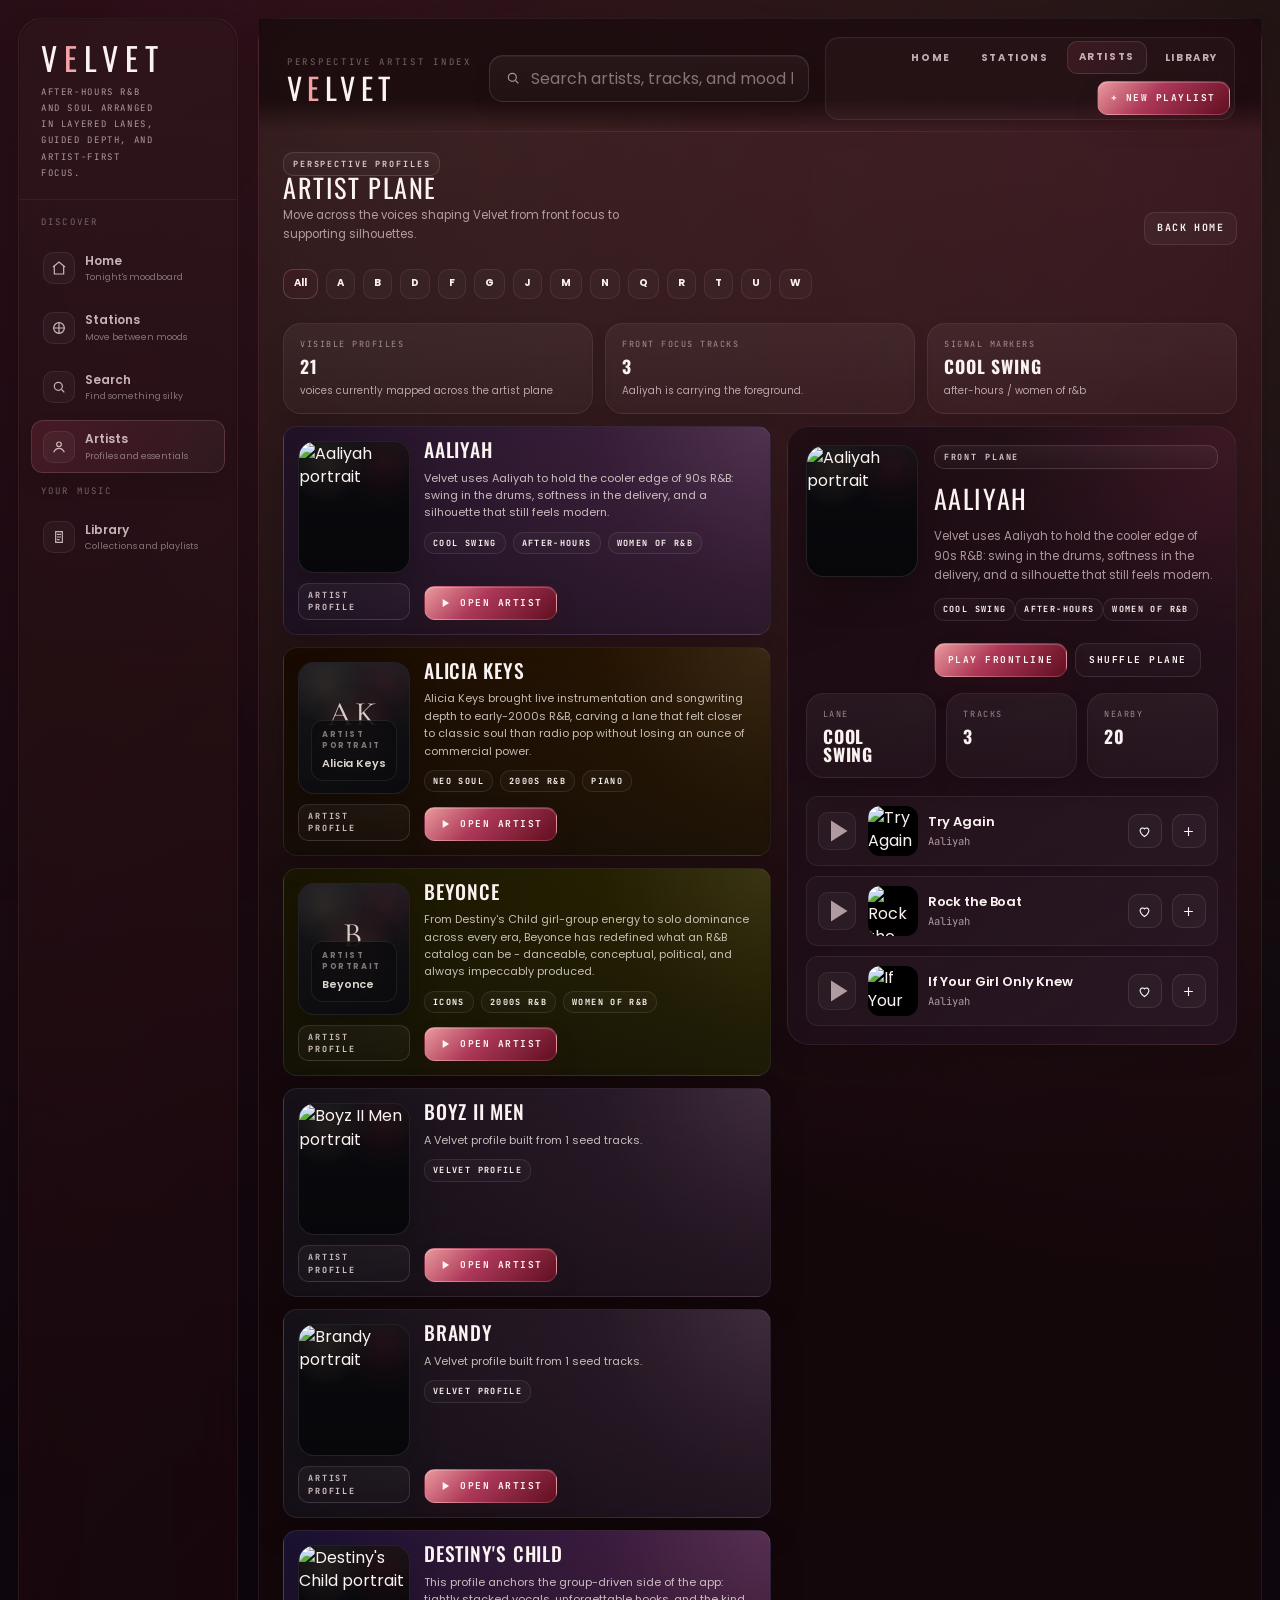
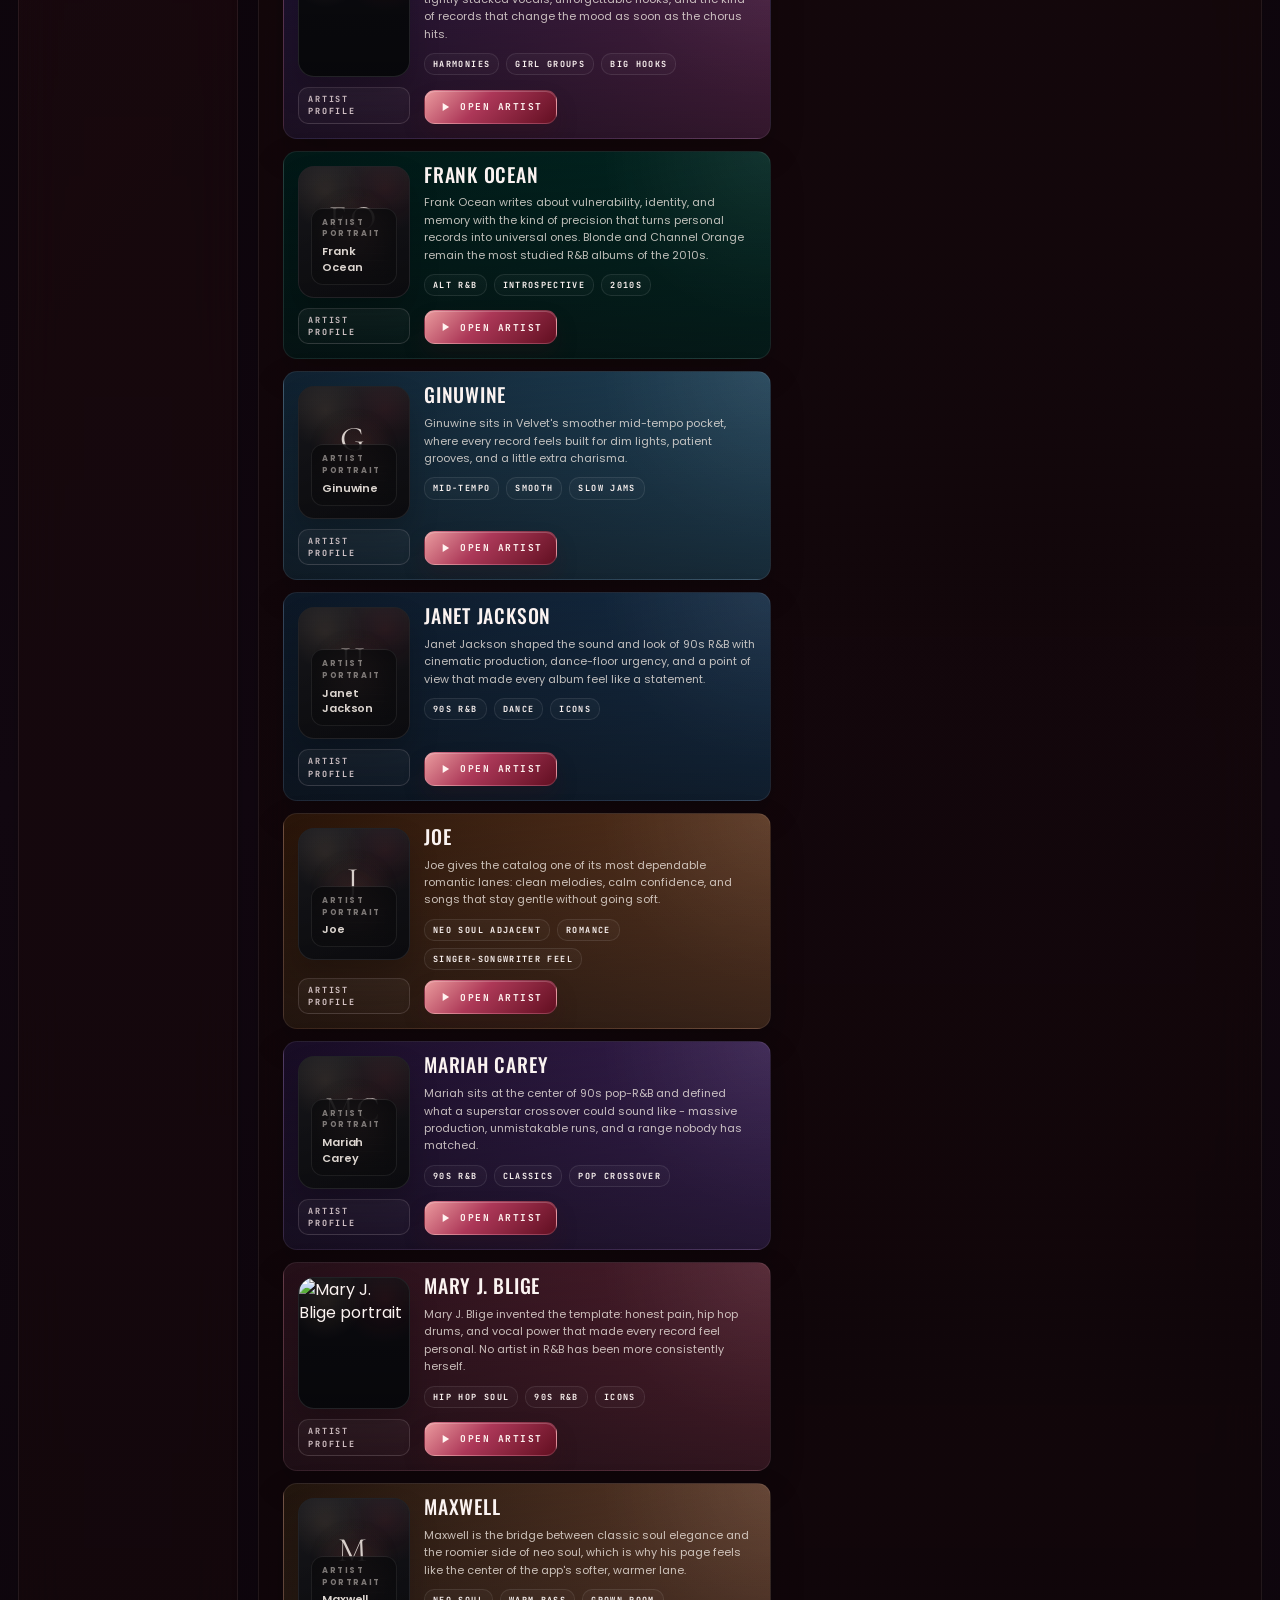
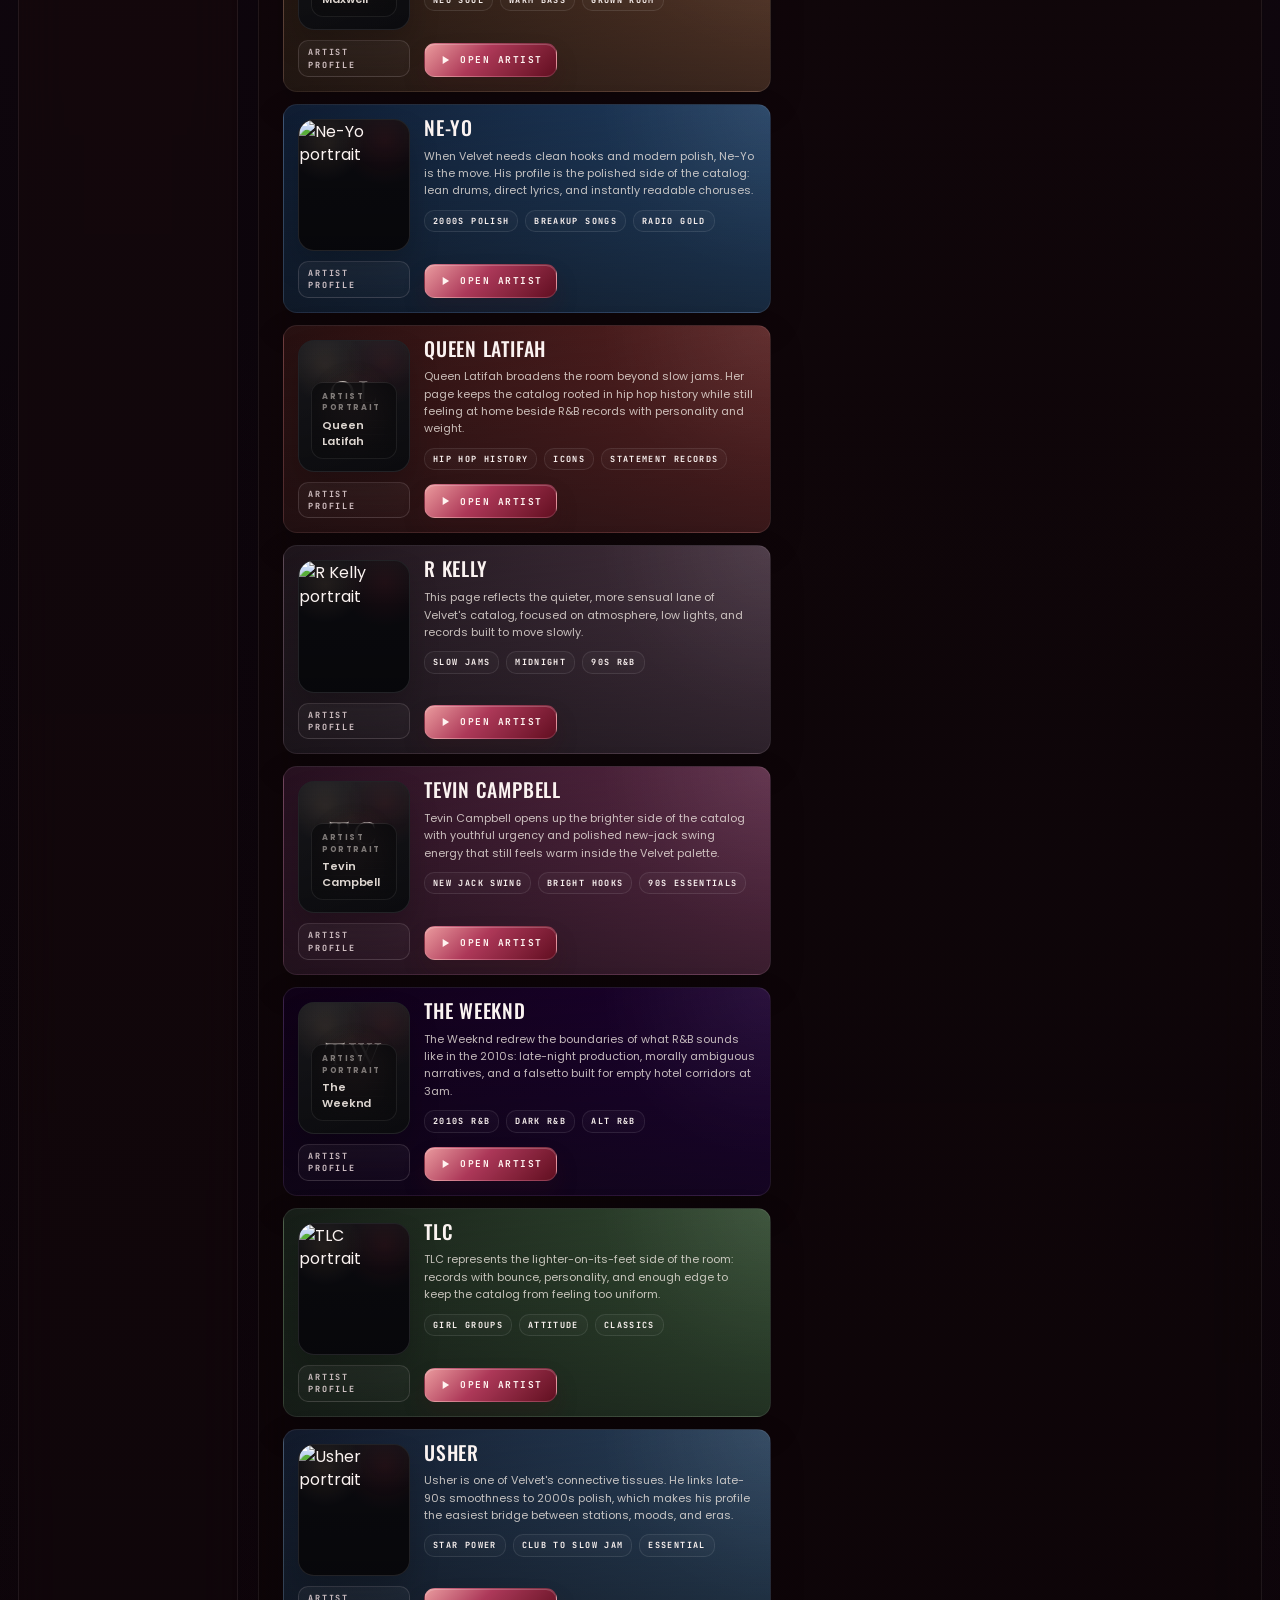
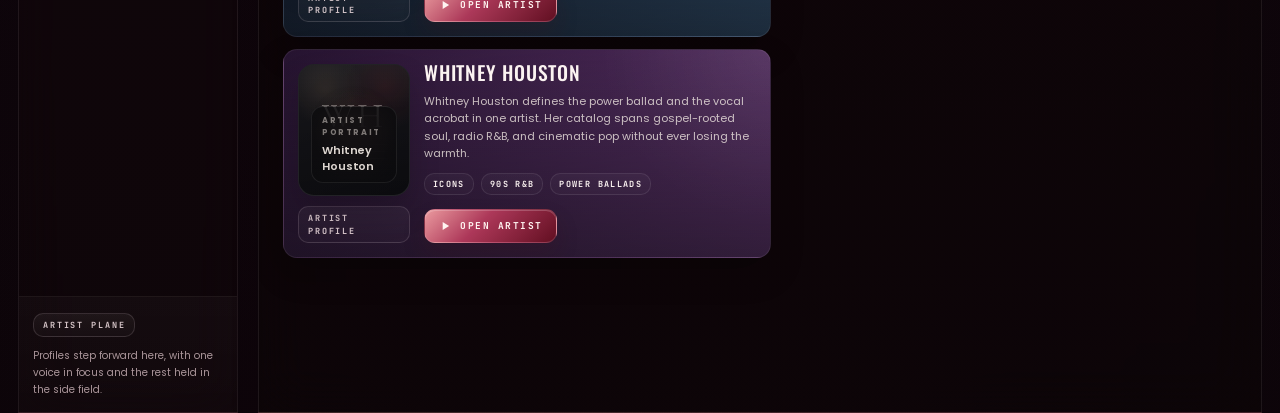
==== commit 989c6673: "Separate page themes from home shell" ====
--- a/artists.html
+++ b/artists.html
@@ -11,7 +11,7 @@
   <link rel="stylesheet" href="assets/css/components.css">
   <link rel="stylesheet" href="assets/css/pages.css">
 </head>
-<body class="page-home page-artists">
+<body class="page-velvet page-artists">
   <div id="yt-wrap" style="position:fixed;left:-9999px;top:0;width:480px;height:270px"></div>
 
   <div class="app-shell">
--- a/assets/css/base.css
+++ b/assets/css/base.css
@@ -37,46 +37,116 @@
   outline:none;
   box-shadow:0 0 0 1px rgba(255,255,255,.16),0 0 0 4px rgba(112,22,37,.18);
 }
-.page-home{
-  --bg:#020708;
-  --bg-soft:#071012;
-  --panel:rgba(8,18,19,.88);
-  --panel-strong:rgba(6,14,16,.96);
-  --card:rgba(10,22,23,.92);
-  --card-soft:rgba(255,255,255,.026);
-  --line:rgba(227,244,239,.09);
-  --line-strong:rgba(227,244,239,.18);
-  --text:#eef8f5;
-  --muted:rgba(211,229,223,.68);
-  --accent:#00bd7d;
-  --accent-2:#3ee3b1;
-  --warm:#9bd9c5;
+.page-velvet{
+  --bg:#080405;
+  --bg-soft:#15080b;
+  --panel:rgba(34,10,14,.68);
+  --panel-strong:rgba(24,8,11,.82);
+  --card:rgba(40,12,16,.72);
+  --card-soft:rgba(255,255,255,.042);
+  --line:rgba(248,228,232,.08);
+  --line-strong:rgba(248,228,232,.18);
+  --text:#fbf3f1;
+  --muted:rgba(228,204,208,.72);
+  --accent:#c61f3d;
+  --accent-2:#ff8a84;
+  --warm:#f1b36f;
+  --accent-rgb:198,31,61;
+  --accent-2-rgb:255,138,132;
+  --warm-rgb:241,179,111;
   background:
-    radial-gradient(circle at 10% 0%,rgba(0,189,125,.18),transparent 26%),
-    radial-gradient(circle at 88% 4%,rgba(62,227,177,.08),transparent 18%),
-    radial-gradient(circle at 50% 100%,rgba(0,189,125,.12),transparent 34%),
-    linear-gradient(180deg,#020708 0%,#071012 46%,#020708 100%);
+    radial-gradient(circle at 12% 0%,rgba(var(--accent-rgb),.22),transparent 30%),
+    radial-gradient(circle at 88% 2%,rgba(var(--warm-rgb),.12),transparent 22%),
+    radial-gradient(circle at 50% 100%,rgba(var(--accent-rgb),.1),transparent 38%),
+    linear-gradient(180deg,#080405 0%,#15080b 44%,#080405 100%);
   font-family:"Poppins",sans-serif;
 }
-.page-home::before{
+.page-velvet::before{
   background:
     radial-gradient(circle at center,transparent 58%,rgba(0,0,0,.34) 100%),
     linear-gradient(180deg,rgba(255,255,255,.018),transparent 18%,transparent 82%,rgba(255,255,255,.01));
-  opacity:.22;
+  opacity:.18;
 }
-.page-home h1,
-.page-home h2,
-.page-home h3,
-.page-home h4,
-.page-home .display{
+.page-velvet h1,
+.page-velvet h2,
+.page-velvet h3,
+.page-velvet h4,
+.page-velvet .display{
   font-family:"Oswald",sans-serif;
   font-weight:500;
   letter-spacing:.04em;
   text-transform:uppercase;
 }
-.page-home ::selection{background:rgba(0,189,125,.34);color:#fff}
-.page-home input:focus-visible,
-.page-home button:focus-visible,
-.page-home a:focus-visible{
-  box-shadow:0 0 0 1px rgba(227,244,239,.22),0 0 0 4px rgba(0,189,125,.18);
+.page-velvet ::selection{background:rgba(var(--accent-rgb),.34);color:#fff}
+.page-velvet input:focus-visible,
+.page-velvet button:focus-visible,
+.page-velvet a:focus-visible{
+  box-shadow:0 0 0 1px rgba(248,228,232,.22),0 0 0 4px rgba(var(--accent-rgb),.2);
 }
+
+.page-home{
+  background:
+    radial-gradient(circle at 12% 0%,rgba(var(--accent-rgb),.28),transparent 30%),
+    radial-gradient(circle at 88% 2%,rgba(var(--warm-rgb),.16),transparent 22%),
+    radial-gradient(circle at 50% 100%,rgba(var(--accent-rgb),.14),transparent 38%),
+    linear-gradient(180deg,#080405 0%,#15080b 44%,#080405 100%);
+}
+.page-home::before{
+  opacity:.22;
+}
+
+.page-stations{
+  --accent:#c12753;
+  --accent-2:#ff9a8e;
+  --warm:#f0ba7c;
+  --accent-rgb:193,39,83;
+  --accent-2-rgb:255,154,142;
+  --warm-rgb:240,186,124;
+  background:
+    radial-gradient(circle at 10% 0%,rgba(var(--accent-rgb),.24),transparent 28%),
+    radial-gradient(circle at 88% 4%,rgba(var(--warm-rgb),.14),transparent 22%),
+    radial-gradient(circle at 50% 100%,rgba(120,14,36,.14),transparent 34%),
+    linear-gradient(180deg,#070305 0%,#120609 46%,#090305 100%);
+}
+
+.page-search{
+  --accent:#d44660;
+  --accent-2:#f1a493;
+  --warm:#e0b67f;
+  --accent-rgb:212,70,96;
+  --accent-2-rgb:241,164,147;
+  --warm-rgb:224,182,127;
+  background:
+    radial-gradient(circle at 14% 0%,rgba(var(--accent-rgb),.22),transparent 28%),
+    radial-gradient(circle at 84% 0%,rgba(var(--warm-rgb),.12),transparent 18%),
+    radial-gradient(circle at 52% 100%,rgba(78,18,34,.14),transparent 34%),
+    linear-gradient(180deg,#090406 0%,#14080d 48%,#090406 100%);
+}
+
+.page-library{
+  --accent:#a63347;
+  --accent-2:#f0b097;
+  --warm:#c89462;
+  --accent-rgb:166,51,71;
+  --accent-2-rgb:240,176,151;
+  --warm-rgb:200,148,98;
+  background:
+    radial-gradient(circle at 14% 0%,rgba(var(--accent-rgb),.2),transparent 28%),
+    radial-gradient(circle at 86% 2%,rgba(var(--warm-rgb),.18),transparent 22%),
+    radial-gradient(circle at 50% 100%,rgba(88,32,24,.12),transparent 32%),
+    linear-gradient(180deg,#090507 0%,#13090d 44%,#090507 100%);
+}
+
+.page-artists{
+  --accent:#b33a5b;
+  --accent-2:#f3a0a3;
+  --warm:#dbb07a;
+  --accent-rgb:179,58,91;
+  --accent-2-rgb:243,160,163;
+  --warm-rgb:219,176,122;
+  background:
+    radial-gradient(circle at 12% 0%,rgba(var(--accent-rgb),.22),transparent 28%),
+    radial-gradient(circle at 88% 4%,rgba(var(--warm-rgb),.12),transparent 20%),
+    radial-gradient(circle at 52% 100%,rgba(70,20,44,.14),transparent 34%),
+    linear-gradient(180deg,#090407 0%,#120811 46%,#080407 100%);
+}
--- a/assets/css/layout.css
+++ b/assets/css/layout.css
@@ -334,23 +334,26 @@
   .player-bar{flex-wrap:wrap;height:auto}
   .player-center{order:3;width:100%}
 }
+.page-velvet .app-shell{
+  gap:20px;
+}
 .page-home .app-shell{
-  gap:20px;
   perspective:1800px;
 }
-.page-home .sidebar,
-.page-home .main-shell{
-  border-color:rgba(227,244,239,.09);
+.page-velvet .sidebar,
+.page-velvet .main-shell{
+  border-color:rgba(248,228,232,.08);
   border-radius:24px 24px 0 0;
-  box-shadow:0 24px 50px rgba(0,0,0,.24);
-}
-.page-home .sidebar{
+  box-shadow:0 14px 28px rgba(0,0,0,.16);
+}
+.page-velvet .sidebar{
   background:
-    linear-gradient(180deg,rgba(8,18,19,.96),rgba(4,10,12,.94)),
-    linear-gradient(130deg,rgba(0,189,125,.08),transparent 34%);
-}
-.page-home .sidebar::after,
-.page-home .main-shell::after{
+    linear-gradient(180deg,rgba(30,10,14,.72),rgba(15,6,9,.62)),
+    linear-gradient(130deg,rgba(var(--accent-rgb),.1),transparent 38%),
+    radial-gradient(circle at top right,rgba(var(--accent-2-rgb),.08),transparent 26%);
+}
+.page-velvet .sidebar::after,
+.page-velvet .main-shell::after{
   content:"";
   position:absolute;
   inset:0;
@@ -359,99 +362,99 @@
     linear-gradient(rgba(255,255,255,.03) 1px,transparent 1px),
     linear-gradient(90deg,rgba(255,255,255,.02) 1px,transparent 1px);
   background-size:100% 52px,52px 100%;
-  opacity:.06;
-}
-.page-home .brand{
+  opacity:.04;
+}
+.page-velvet .brand{
   padding:26px 22px 18px;
-  border-bottom-color:rgba(227,244,239,.08);
-}
-.page-home .brand-mark{
+  border-bottom-color:rgba(248,228,232,.06);
+}
+.page-velvet .brand-mark{
   font-family:"Oswald",sans-serif;
   font-size:32px;
   letter-spacing:.22em;
   text-transform:uppercase;
 }
-.page-home .brand-mark span,
-.page-home .topbar-signature span{color:var(--accent-2)}
-.page-home .brand-note,
-.page-home .nav-label,
-.page-home .topbar-overline,
-.page-home .player-kicker{
+.page-velvet .brand-mark span,
+.page-velvet .topbar-signature span{color:var(--accent-2)}
+.page-velvet .brand-note,
+.page-velvet .nav-label,
+.page-velvet .topbar-overline,
+.page-velvet .player-kicker{
   font-family:"JetBrains Mono",monospace;
 }
-.page-home .sidebar-nav{padding:16px 12px}
-.page-home .nav-item{
+.page-velvet .sidebar-nav{padding:16px 12px}
+.page-velvet .nav-item{
   padding:9px 11px;
-  border-color:rgba(227,244,239,0);
-  color:rgba(227,244,239,.72);
-}
-.page-home .nav-item:hover{
+  border-color:rgba(248,228,232,0);
+  color:rgba(244,225,229,.78);
+}
+.page-velvet .nav-item:hover{
   transform:translateX(4px);
-  background:rgba(255,255,255,.03);
-  border-color:rgba(227,244,239,.08);
-}
-.page-home .nav-item.active{
-  background:linear-gradient(135deg,rgba(0,189,125,.18),rgba(255,255,255,.03));
-  border-color:rgba(227,244,239,.14);
-  box-shadow:0 14px 28px rgba(0,0,0,.18);
-}
-.page-home .nav-icon{
-  background:rgba(255,255,255,.026);
-  border-color:rgba(227,244,239,.08);
-}
-.page-home .sidebar-foot{
-  border-top-color:rgba(227,244,239,.08);
-  background:linear-gradient(180deg,rgba(255,255,255,.015),rgba(255,255,255,.01));
-}
-.page-home .main-shell{
+  background:rgba(255,255,255,.04);
+  border-color:rgba(248,228,232,.08);
+}
+.page-velvet .nav-item.active{
+  background:linear-gradient(135deg,rgba(var(--accent-rgb),.22),rgba(255,255,255,.04));
+  border-color:rgba(248,228,232,.14);
+  box-shadow:0 10px 20px rgba(0,0,0,.12);
+}
+.page-velvet .nav-icon{
+  background:rgba(255,255,255,.034);
+  border-color:rgba(248,228,232,.08);
+}
+.page-velvet .sidebar-foot{
+  border-top-color:rgba(248,228,232,.06);
+  background:linear-gradient(180deg,rgba(255,255,255,.024),rgba(255,255,255,.012));
+}
+.page-velvet .main-shell{
   background:
-    radial-gradient(circle at top right,rgba(0,189,125,.16),transparent 22%),
-    radial-gradient(circle at 16% 0%,rgba(62,227,177,.06),transparent 18%),
-    linear-gradient(180deg,rgba(6,16,18,.98),rgba(4,10,12,.94));
-}
-.page-home .topbar{
+    radial-gradient(circle at top right,rgba(var(--accent-rgb),.18),transparent 24%),
+    radial-gradient(circle at 16% 0%,rgba(var(--warm-rgb),.1),transparent 20%),
+    linear-gradient(180deg,rgba(24,9,12,.8),rgba(12,5,7,.72));
+}
+.page-velvet .topbar{
   padding:18px 26px 12px;
-  background:linear-gradient(180deg,rgba(6,16,18,.98) 72%,rgba(6,16,18,0));
-}
-.page-home .topbar::after{
+  background:linear-gradient(180deg,rgba(22,8,11,.78) 72%,rgba(22,8,11,0));
+}
+.page-velvet .topbar::after{
   left:26px;
   right:26px;
-  background:linear-gradient(90deg,transparent,rgba(227,244,239,.12),transparent);
-}
-.page-home .topbar-brand{gap:6px}
-.page-home .topbar-signature{
+  background:linear-gradient(90deg,transparent,rgba(248,228,232,.1),transparent);
+}
+.page-velvet .topbar-brand{gap:6px}
+.page-velvet .topbar-signature{
   font-family:"Oswald",sans-serif;
   font-size:30px;
   letter-spacing:.18em;
   text-transform:uppercase;
 }
-.page-home .topbar-search{
-  border-color:rgba(227,244,239,.1);
-  background:linear-gradient(180deg,rgba(255,255,255,.04),rgba(255,255,255,.016));
-  box-shadow:0 16px 32px rgba(0,0,0,.14), inset 0 1px 0 rgba(255,255,255,.04);
-}
-.page-home .topbar-search svg{stroke:rgba(211,229,223,.62)}
-.page-home .topbar-links{
-  border-color:rgba(227,244,239,.08);
-  background:rgba(255,255,255,.02);
-}
-.page-home .top-link{
-  color:rgba(227,244,239,.72);
-}
-.page-home .top-link:hover,
-.page-home .top-link.active{
-  background:linear-gradient(135deg,rgba(0,189,125,.14),rgba(255,255,255,.03));
-  border-color:rgba(227,244,239,.12);
-}
-.page-home .content{padding-bottom:154px}
-.page-home .player-bar{
-  border-color:rgba(227,244,239,.1);
-  background:linear-gradient(180deg,rgba(6,16,18,.96),rgba(4,10,12,.92));
-}
-.page-home .player-bar::before{
-  background:linear-gradient(90deg,rgba(0,189,125,.18),transparent 28%,transparent 72%,rgba(62,227,177,.08));
-}
-.page-home .vol-wrap{
-  border-color:rgba(227,244,239,.1);
-  background:linear-gradient(180deg,rgba(255,255,255,.032),rgba(255,255,255,.014));
-}
+.page-velvet .topbar-search{
+  border-color:rgba(248,228,232,.12);
+  background:linear-gradient(180deg,rgba(255,255,255,.042),rgba(255,255,255,.018));
+  box-shadow:0 10px 20px rgba(0,0,0,.08), inset 0 1px 0 rgba(255,255,255,.05);
+}
+.page-velvet .topbar-search svg{stroke:rgba(228,204,208,.7)}
+.page-velvet .topbar-links{
+  border-color:rgba(248,228,232,.08);
+  background:rgba(255,255,255,.028);
+}
+.page-velvet .top-link{
+  color:rgba(244,225,229,.76);
+}
+.page-velvet .top-link:hover,
+.page-velvet .top-link.active{
+  background:linear-gradient(135deg,rgba(var(--accent-rgb),.18),rgba(255,255,255,.035));
+  border-color:rgba(248,228,232,.12);
+}
+.page-velvet .content{padding-bottom:154px}
+.page-velvet .player-bar{
+  border-color:rgba(248,228,232,.09);
+  background:linear-gradient(180deg,rgba(22,8,11,.76),rgba(12,5,7,.68));
+}
+.page-velvet .player-bar::before{
+  background:linear-gradient(90deg,rgba(var(--accent-rgb),.22),transparent 28%,transparent 72%,rgba(var(--warm-rgb),.12));
+}
+.page-velvet .vol-wrap{
+  border-color:rgba(248,228,232,.1);
+  background:linear-gradient(180deg,rgba(255,255,255,.04),rgba(255,255,255,.018));
+}
--- a/assets/css/components.css
+++ b/assets/css/components.css
@@ -589,97 +589,97 @@
   .station-card-shell{grid-template-columns:minmax(0,1fr) 96px}
 }
 
-.page-home .btn,
-.page-home .panel-kicker,
-.page-home .section-link,
-.page-home .mini-tag,
-.page-home .song-sub,
-.page-home .song-index,
-.page-home .home-feature-meta,
-.page-home .home-depth-card span,
-.page-home .home-axis-row small,
-.page-home .home-axis-row-meta,
-.page-home .home-feature-float-card span,
-.page-home .home-feature-track-card span{
+.page-velvet .btn,
+.page-velvet .panel-kicker,
+.page-velvet .section-link,
+.page-velvet .mini-tag,
+.page-velvet .song-sub,
+.page-velvet .song-index,
+.page-velvet .home-feature-meta,
+.page-velvet .home-depth-card span,
+.page-velvet .home-axis-row small,
+.page-velvet .home-axis-row-meta,
+.page-velvet .home-feature-float-card span,
+.page-velvet .home-feature-track-card span{
   font-family:"JetBrains Mono",monospace;
 }
-.page-home .btn-primary{
-  color:#032019;
-  background:linear-gradient(135deg,#6df2c5 0%,#00bd7d 48%,#009e69 100%);
-  border-color:rgba(227,244,239,.12);
-  box-shadow:0 14px 30px rgba(0,98,68,.24), inset 0 1px 0 rgba(255,255,255,.3);
-}
-.page-home .btn-primary:hover{box-shadow:0 18px 34px rgba(0,98,68,.28), inset 0 1px 0 rgba(255,255,255,.34)}
-.page-home .btn-secondary{
-  border-color:rgba(227,244,239,.1);
-  background:linear-gradient(180deg,rgba(255,255,255,.038),rgba(255,255,255,.018));
-}
-.page-home .btn-icon{
-  border-color:rgba(227,244,239,.1);
-  background:rgba(255,255,255,.026);
-}
-.page-home .btn-icon:hover{
-  border-color:rgba(227,244,239,.18);
+.page-velvet .btn-primary{
+  color:#fff4f1;
+  background:linear-gradient(135deg,rgba(var(--accent-2-rgb),.96) 0%,rgba(var(--accent-rgb),.96) 42%,rgba(99,15,33,.98) 100%);
+  border-color:rgba(248,228,232,.14);
+  box-shadow:0 12px 22px rgba(66,14,23,.18), inset 0 1px 0 rgba(255,255,255,.2);
+}
+.page-velvet .btn-primary:hover{box-shadow:0 14px 26px rgba(66,14,23,.22), inset 0 1px 0 rgba(255,255,255,.24)}
+.page-velvet .btn-secondary{
+  border-color:rgba(248,228,232,.1);
+  background:linear-gradient(180deg,rgba(255,255,255,.04),rgba(255,255,255,.018));
+}
+.page-velvet .btn-icon{
+  border-color:rgba(248,228,232,.1);
+  background:rgba(255,255,255,.03);
+}
+.page-velvet .btn-icon:hover{
+  border-color:rgba(248,228,232,.18);
   background:rgba(255,255,255,.05);
 }
-.page-home .btn-icon.on{
-  color:#dbfff2;
-  border-color:rgba(109,242,197,.3);
-  background:rgba(0,189,125,.16);
-}
-.page-home .panel{
+.page-velvet .btn-icon.on{
+  color:#fff1ee;
+  border-color:rgba(var(--accent-2-rgb),.3);
+  background:rgba(var(--accent-rgb),.2);
+}
+.page-velvet .panel{
   border-radius:22px;
-  border-color:rgba(227,244,239,.09);
-  background:
-    radial-gradient(circle at top right,rgba(0,189,125,.08),transparent 22%),
-    linear-gradient(180deg,rgba(255,255,255,.034),rgba(255,255,255,.014));
-  box-shadow:0 20px 42px rgba(0,0,0,.2);
-}
-.page-home .panel::before{
+  border-color:rgba(248,228,232,.08);
+  background:
+    radial-gradient(circle at top right,rgba(var(--accent-rgb),.08),transparent 24%),
+    linear-gradient(180deg,rgba(255,255,255,.038),rgba(255,255,255,.016));
+  box-shadow:0 12px 24px rgba(0,0,0,.12);
+}
+.page-velvet .panel::before{
   content:"";
   position:absolute;
   inset:-8% 38% 40% -12%;
   pointer-events:none;
   background:linear-gradient(120deg,rgba(255,255,255,.08),transparent 42%);
   transform:skewY(-10deg);
-  opacity:.34;
-}
-.page-home .panel::after{background:linear-gradient(180deg,rgba(255,255,255,.025),transparent 34%)}
-.page-home .panel-kicker{
-  border-color:rgba(227,244,239,.12);
-  background:linear-gradient(180deg,rgba(255,255,255,.048),rgba(255,255,255,.018));
-  color:rgba(219,255,242,.78);
-}
-.page-home .section-title{
+  opacity:.16;
+}
+.page-velvet .panel::after{background:linear-gradient(180deg,rgba(255,255,255,.02),transparent 34%)}
+.page-velvet .panel-kicker{
+  border-color:rgba(248,228,232,.14);
+  background:linear-gradient(180deg,rgba(255,255,255,.048),rgba(255,255,255,.02));
+  color:rgba(250,232,235,.84);
+}
+.page-velvet .section-title{
   font-family:"Oswald",sans-serif;
   letter-spacing:.06em;
   text-transform:uppercase;
 }
-.page-home .section-link{
-  border-color:rgba(227,244,239,.1);
-  background:rgba(255,255,255,.028);
-}
-.page-home .section-link:hover{
-  border-color:rgba(227,244,239,.16);
-  background:rgba(255,255,255,.046);
-}
-.page-home .song-row{
-  border-color:rgba(227,244,239,.08);
-  background:rgba(255,255,255,.024);
-}
-.page-home .song-row:hover{
-  border-color:rgba(227,244,239,.14);
+.page-velvet .section-link{
+  border-color:rgba(248,228,232,.1);
+  background:rgba(255,255,255,.034);
+}
+.page-velvet .section-link:hover{
+  border-color:rgba(248,228,232,.16);
+  background:rgba(255,255,255,.052);
+}
+.page-velvet .song-row{
+  border-color:rgba(248,228,232,.07);
+  background:rgba(255,255,255,.026);
+}
+.page-velvet .song-row:hover{
+  border-color:rgba(248,228,232,.12);
   background:rgba(255,255,255,.04);
 }
-.page-home .song-index{
-  border-color:rgba(227,244,239,.08);
-  background:rgba(255,255,255,.028);
-}
-.page-home .song-row:hover .song-index{
-  background:rgba(0,189,125,.16);
-  border-color:rgba(109,242,197,.22);
-}
-.page-home .empty{
-  border-color:rgba(227,244,239,.08);
-  background:rgba(255,255,255,.02);
-}
+.page-velvet .song-index{
+  border-color:rgba(248,228,232,.08);
+  background:rgba(255,255,255,.034);
+}
+.page-velvet .song-row:hover .song-index{
+  background:rgba(var(--accent-rgb),.18);
+  border-color:rgba(var(--accent-2-rgb),.22);
+}
+.page-velvet .empty{
+  border-color:rgba(248,228,232,.08);
+  background:rgba(255,255,255,.026);
+}
--- a/assets/css/pages.css
+++ b/assets/css/pages.css
@@ -844,7 +844,8 @@
 .page-home .home-feature-panel{
   padding:24px;
   background:
-    linear-gradient(148deg,rgba(4,12,14,.98) 0%,rgba(8,20,21,.94) 54%,rgba(4,10,12,.98) 100%);
+    radial-gradient(circle at 86% 14%,rgba(255,138,132,.12),transparent 22%),
+    linear-gradient(148deg,rgba(26,8,12,.82) 0%,rgba(34,10,14,.72) 54%,rgba(14,6,8,.8) 100%);
 }
 .page-home .home-feature-panel::before{
   content:"";
@@ -875,22 +876,22 @@
 .page-home .home-feature-heading{gap:12px}
 .page-home .home-feature-meta{
   gap:10px;
-  color:rgba(219,255,242,.56);
+  color:rgba(246,224,228,.56);
   font-size:9px;
   letter-spacing:.18em;
   text-transform:uppercase;
 }
 .page-home .home-feature-title{
   font-family:"Oswald",sans-serif;
-  font-size:clamp(2.7rem,4vw,4.4rem);
-  line-height:.86;
+  font-size:clamp(1.35rem,2vw,2.2rem);
+  line-height:.94;
   letter-spacing:.04em;
-  max-width:10ch;
+  max-width:14ch;
   text-transform:uppercase;
 }
 .page-home .home-feature-blurb{
   max-width:44ch;
-  color:rgba(230,244,239,.78);
+  color:rgba(236,216,220,.78);
   font-size:12px;
   line-height:1.74;
 }
@@ -908,11 +909,11 @@
   min-height:126px;
   padding:14px;
   border-radius:18px;
-  border:1px solid rgba(227,244,239,.09);
-  background:
-    linear-gradient(180deg,rgba(255,255,255,.04),rgba(255,255,255,.015)),
-    linear-gradient(140deg,rgba(0,189,125,.1),transparent 48%);
-  box-shadow:0 18px 34px rgba(0,0,0,.16);
+  border:1px solid rgba(248,228,232,.08);
+  background:
+    linear-gradient(180deg,rgba(255,255,255,.05),rgba(255,255,255,.022)),
+    linear-gradient(140deg,rgba(198,31,61,.16),transparent 52%);
+  box-shadow:0 12px 22px rgba(0,0,0,.12);
   transform:translateZ(0) rotateX(10deg) rotateY(-7deg);
 }
 .page-home .home-depth-card:nth-child(2){
@@ -922,7 +923,7 @@
   transform:translateY(22px) rotateX(6deg) rotateY(-2deg);
 }
 .page-home .home-depth-card span{
-  color:rgba(219,255,242,.58);
+  color:rgba(246,224,228,.58);
   font-size:9px;
   letter-spacing:.18em;
   text-transform:uppercase;
@@ -935,7 +936,7 @@
   text-transform:uppercase;
 }
 .page-home .home-depth-card small{
-  color:rgba(230,244,239,.68);
+  color:rgba(236,216,220,.68);
   font-size:10px;
   line-height:1.58;
 }
@@ -952,7 +953,7 @@
 }
 .page-home .home-feature-ribbon-head p{
   max-width:32ch;
-  color:rgba(230,244,239,.64);
+  color:rgba(236,216,220,.64);
   font-size:11px;
   line-height:1.58;
 }
@@ -962,13 +963,13 @@
 .page-home .home-feature-ribbon-track{
   padding:10px 12px;
   border-radius:18px;
-  border-color:rgba(227,244,239,.09);
-  background:linear-gradient(180deg,rgba(255,255,255,.042),rgba(255,255,255,.016));
+  border-color:rgba(248,228,232,.08);
+  background:linear-gradient(180deg,rgba(255,255,255,.05),rgba(255,255,255,.022));
 }
 .page-home .home-feature-ribbon-track:hover{
   transform:translateY(-3px);
-  border-color:rgba(227,244,239,.15);
-  background:linear-gradient(180deg,rgba(255,255,255,.06),rgba(255,255,255,.024));
+  border-color:rgba(248,228,232,.14);
+  background:linear-gradient(180deg,rgba(255,255,255,.07),rgba(255,255,255,.03));
 }
 .page-home .home-feature-visual{
   gap:14px;
@@ -985,9 +986,9 @@
   right:0;
   width:78%;
   border-radius:26px;
-  border:1px solid rgba(227,244,239,.08);
-  background:linear-gradient(180deg,rgba(255,255,255,.04),rgba(255,255,255,.012));
-  box-shadow:0 22px 38px rgba(0,0,0,.16);
+  border:1px solid rgba(248,228,232,.07);
+  background:linear-gradient(180deg,rgba(255,255,255,.05),rgba(255,255,255,.016));
+  box-shadow:0 16px 28px rgba(0,0,0,.12);
 }
 .page-home .home-feature-plane--rear{
   left:18px;
@@ -1010,9 +1011,9 @@
   padding:16px;
   margin-left:auto;
   border-radius:28px;
-  border-color:rgba(227,244,239,.1);
-  background:linear-gradient(180deg,rgba(255,255,255,.048),rgba(255,255,255,.016));
-  box-shadow:0 28px 54px rgba(0,0,0,.24);
+  border-color:rgba(248,228,232,.1);
+  background:linear-gradient(180deg,rgba(255,255,255,.056),rgba(255,255,255,.022));
+  box-shadow:0 20px 38px rgba(0,0,0,.16);
   transform:rotateY(-18deg) rotateX(11deg) translateZ(26px);
   transform-style:preserve-3d;
 }
@@ -1022,7 +1023,7 @@
 }
 .page-home .home-feature-art{
   border-radius:20px;
-  border-color:rgba(227,244,239,.1);
+  border-color:rgba(248,228,232,.1);
 }
 .page-home .home-feature-float-card,
 .page-home .home-feature-track-card{
@@ -1033,9 +1034,9 @@
   gap:8px;
   padding:12px 14px;
   border-radius:16px;
-  border:1px solid rgba(227,244,239,.1);
-  background:linear-gradient(180deg,rgba(5,14,15,.92),rgba(6,16,18,.76));
-  box-shadow:0 20px 38px rgba(0,0,0,.2);
+  border:1px solid rgba(248,228,232,.1);
+  background:linear-gradient(180deg,rgba(40,12,16,.78),rgba(22,8,11,.58));
+  box-shadow:0 14px 24px rgba(0,0,0,.14);
   backdrop-filter:blur(20px);
 }
 .page-home .home-feature-float-card{
@@ -1052,7 +1053,7 @@
 }
 .page-home .home-feature-float-card span,
 .page-home .home-feature-track-card span{
-  color:rgba(219,255,242,.54);
+  color:rgba(246,224,228,.54);
   font-size:8.5px;
   letter-spacing:.18em;
   text-transform:uppercase;
@@ -1067,7 +1068,7 @@
 }
 .page-home .home-feature-float-card small,
 .page-home .home-feature-track-card small{
-  color:rgba(230,244,239,.68);
+  color:rgba(236,216,220,.68);
   font-size:10px;
   line-height:1.5;
 }
@@ -1078,11 +1079,11 @@
 .page-home .home-feature-stat{
   padding:12px 14px;
   border-radius:16px;
-  border-color:rgba(227,244,239,.1);
-  background:linear-gradient(180deg,rgba(255,255,255,.04),rgba(255,255,255,.016));
+  border-color:rgba(248,228,232,.1);
+  background:linear-gradient(180deg,rgba(255,255,255,.05),rgba(255,255,255,.022));
 }
 .page-home .home-feature-stat small{
-  color:rgba(219,255,242,.52);
+  color:rgba(246,224,228,.52);
   font-size:8.5px;
   letter-spacing:.18em;
 }
@@ -1096,27 +1097,37 @@
 .page-home .home-companion-panel{
   position:sticky;
   top:88px;
-  gap:18px;
+  display:grid;
+  grid-template-columns:repeat(2,minmax(0,1fr));
+  gap:18px 20px;
+  align-items:start;
   padding:20px;
   background:
-    linear-gradient(180deg,rgba(255,255,255,.036),rgba(255,255,255,.014)),
-    linear-gradient(160deg,rgba(0,189,125,.08),transparent 44%);
+    linear-gradient(180deg,rgba(255,255,255,.042),rgba(255,255,255,.018)),
+    linear-gradient(160deg,rgba(198,31,61,.12),transparent 44%);
+}
+.page-home .home-companion-block{
+  min-width:0;
+  height:100%;
+}
+.page-home .home-companion-block--stack .inline-actions{
+  margin-top:auto;
 }
 .page-home .home-companion-divider{
-  background:linear-gradient(90deg,transparent,rgba(227,244,239,.14),transparent);
+  display:none;
 }
 .page-home .home-side-title{
   margin-top:2px;
   font-family:"Oswald",sans-serif;
-  font-size:clamp(1.5rem,2vw,2rem);
+  font-size:clamp(1.34rem,1.7vw,1.86rem);
   line-height:.9;
   letter-spacing:.05em;
   text-transform:uppercase;
 }
 .page-home .home-axis-list{
-  display:flex;
-  flex-direction:column;
-  gap:10px;
+  display:grid;
+  grid-template-columns:repeat(2,minmax(0,1fr));
+  gap:10px 12px;
   margin-top:4px;
 }
 .page-home .home-axis-row{
@@ -1127,17 +1138,23 @@
   align-items:center;
   padding:12px 14px;
   border-radius:16px;
-  border:1px solid rgba(227,244,239,.09);
-  background:linear-gradient(180deg,rgba(255,255,255,.034),rgba(255,255,255,.014));
+  border:1px solid rgba(248,228,232,.08);
+  background:linear-gradient(180deg,rgba(255,255,255,.042),rgba(255,255,255,.02));
   text-align:left;
   color:var(--text);
   transition:transform .24s cubic-bezier(.2,.9,.28,1),border-color .22s ease,background .22s ease,box-shadow .22s ease;
 }
 .page-home .home-axis-row:hover{
   transform:translateY(-2px) translateX(2px);
-  border-color:rgba(227,244,239,.15);
-  background:linear-gradient(180deg,rgba(255,255,255,.05),rgba(255,255,255,.022));
-  box-shadow:0 18px 30px rgba(0,0,0,.16);
+  border-color:rgba(248,228,232,.14);
+  background:linear-gradient(180deg,rgba(255,255,255,.06),rgba(255,255,255,.028));
+  box-shadow:0 12px 20px rgba(0,0,0,.12);
+}
+.page-home .home-companion-panel .home-side-list{
+  display:flex;
+  flex-direction:column;
+  gap:8px;
+  align-items:stretch;
 }
 .page-home .home-axis-row-copy{
   display:flex;
@@ -1146,7 +1163,7 @@
   min-width:0;
 }
 .page-home .home-axis-row-copy small{
-  color:rgba(219,255,242,.52);
+  color:rgba(246,224,228,.52);
   font-size:8.5px;
   letter-spacing:.16em;
   text-transform:uppercase;
@@ -1163,9 +1180,9 @@
   align-items:center;
   padding:7px 10px;
   border-radius:999px;
-  border:1px solid rgba(227,244,239,.1);
-  background:rgba(255,255,255,.03);
-  color:rgba(219,255,242,.72);
+  border:1px solid rgba(248,228,232,.1);
+  background:rgba(255,255,255,.04);
+  color:rgba(246,224,228,.72);
   font-size:8.5px;
   letter-spacing:.16em;
   text-transform:uppercase;
@@ -1177,13 +1194,13 @@
 .page-home .home-band .section-head{margin-bottom:18px}
 .page-home .home-band--stations{
   background:
-    radial-gradient(circle at 88% 0%,rgba(0,189,125,.1),transparent 26%),
-    linear-gradient(180deg,rgba(255,255,255,.03),rgba(255,255,255,.012));
+    radial-gradient(circle at 88% 0%,rgba(198,31,61,.12),transparent 28%),
+    linear-gradient(180deg,rgba(255,255,255,.04),rgba(255,255,255,.016));
 }
 .page-home .home-band--queue{
   background:
-    radial-gradient(circle at 8% 0%,rgba(62,227,177,.08),transparent 22%),
-    linear-gradient(180deg,rgba(255,255,255,.03),rgba(255,255,255,.012));
+    radial-gradient(circle at 8% 0%,rgba(241,179,111,.1),transparent 24%),
+    linear-gradient(180deg,rgba(255,255,255,.04),rgba(255,255,255,.016));
 }
 .page-home .home-station-grid--panoramic{
   grid-template-columns:repeat(4,minmax(0,1fr));
@@ -1193,12 +1210,12 @@
   min-height:192px;
   padding:18px;
   border-radius:22px;
-  border-color:rgba(227,244,239,.09);
-  background:
-    linear-gradient(180deg,rgba(6,12,14,.12),rgba(6,12,14,.68)),
+  border-color:rgba(248,228,232,.08);
+  background:
+    linear-gradient(180deg,rgba(40,12,16,.1),rgba(40,12,16,.52)),
     radial-gradient(circle at top right,rgba(255,255,255,.14),transparent 34%),
-    var(--station-gradient,linear-gradient(135deg,#061213,#133735));
-  box-shadow:0 20px 38px rgba(0,0,0,.18);
+    var(--station-gradient,linear-gradient(135deg,#2a0910,#8b1730));
+  box-shadow:0 14px 24px rgba(0,0,0,.14);
 }
 .page-home .home-station-card::before{
   opacity:.16;
@@ -1209,13 +1226,13 @@
   position:absolute;
   inset:18px 18px auto 18px;
   height:1px;
-  background:linear-gradient(90deg,transparent,rgba(227,244,239,.18),transparent);
+  background:linear-gradient(90deg,transparent,rgba(248,228,232,.18),transparent);
   opacity:.7;
   pointer-events:none;
 }
 .page-home .home-station-card:hover{
   transform:translateY(-4px) rotateX(2deg);
-  border-color:rgba(227,244,239,.15);
+  border-color:rgba(248,228,232,.14);
 }
 .page-home .home-station-shell{
   grid-template-columns:minmax(0,1fr) 124px;
@@ -1225,9 +1242,9 @@
 .page-home .home-station-copy,
 .page-home .home-station-card .inline-actions{z-index:1}
 .page-home .home-station-meta{
-  border-color:rgba(227,244,239,.12);
-  background:rgba(5,14,15,.3);
-  color:rgba(219,255,242,.74);
+  border-color:rgba(248,228,232,.12);
+  background:rgba(40,12,16,.26);
+  color:rgba(246,224,228,.74);
 }
 .page-home .home-station-copy h3{
   margin-top:8px;
@@ -1237,7 +1254,7 @@
   text-transform:uppercase;
 }
 .page-home .home-station-copy p{
-  color:rgba(230,244,239,.76);
+  color:rgba(236,216,220,.76);
   font-size:10.5px;
   line-height:1.64;
 }
@@ -1251,18 +1268,18 @@
   padding:20px;
 }
 .page-home .home-mini-row{
-  border-color:rgba(227,244,239,.09);
-  background:linear-gradient(180deg,rgba(255,255,255,.032),rgba(255,255,255,.014));
+  border-color:rgba(248,228,232,.08);
+  background:linear-gradient(180deg,rgba(255,255,255,.04),rgba(255,255,255,.02));
 }
 .page-home .home-mini-row:hover{
   transform:translateY(-2px) translateX(2px);
-  border-color:rgba(227,244,239,.15);
-  background:linear-gradient(180deg,rgba(255,255,255,.05),rgba(255,255,255,.02));
-  box-shadow:0 16px 28px rgba(0,0,0,.14);
+  border-color:rgba(248,228,232,.14);
+  background:linear-gradient(180deg,rgba(255,255,255,.06),rgba(255,255,255,.026));
+  box-shadow:0 12px 20px rgba(0,0,0,.12);
 }
 .page-home .home-mini-row-end{
   background:rgba(255,255,255,.04);
-  color:rgba(219,255,242,.8);
+  color:rgba(246,224,228,.8);
 }
 @media (max-width:1240px){
   .page-home .home-stage,
@@ -1274,6 +1291,8 @@
 }
 @media (max-width:1100px){
   .page-home .home-station-grid--panoramic{grid-template-columns:repeat(2,minmax(0,1fr))}
+  .page-home .home-companion-panel,
+  .page-home .home-axis-list{grid-template-columns:1fr}
 }
 @media (max-width:780px){
   .page-home .home-stage,
@@ -1286,6 +1305,8 @@
   .page-home .home-feature-ribbon,
   .page-home .home-station-grid--panoramic,
   .page-home .home-song-grid--wide{grid-template-columns:1fr}
+  .page-home .home-companion-panel{grid-template-columns:1fr}
+  .page-home .home-axis-list{grid-template-columns:1fr}
   .page-home .home-feature-scene{
     width:100%;
     min-height:360px;
@@ -1348,9 +1369,9 @@
   gap:8px;
   padding:14px 16px;
   border-radius:18px;
-  border:1px solid rgba(227,244,239,.09);
-  background:linear-gradient(180deg,rgba(255,255,255,.04),rgba(255,255,255,.016));
-  box-shadow:0 16px 28px rgba(0,0,0,.14);
+  border:1px solid rgba(248,228,232,.08);
+  background:linear-gradient(180deg,rgba(255,255,255,.05),rgba(255,255,255,.022));
+  box-shadow:0 12px 20px rgba(0,0,0,.12);
 }
 .page-artists .artists-perspective-card span,
 .page-library .library-memory-card span,
@@ -1362,7 +1383,7 @@
   font-size:8.5px;
   letter-spacing:.18em;
   text-transform:uppercase;
-  color:rgba(219,255,242,.56);
+  color:rgba(246,224,228,.56);
 }
 .page-artists .artists-perspective-card strong,
 .page-library .library-memory-card strong,
@@ -1382,7 +1403,7 @@
 .page-stations .stations-browser-stat small,
 .page-stations .station-detail-metric small,
 .page-artists .artist-detail-metric small{
-  color:rgba(230,244,239,.72);
+  color:rgba(236,216,220,.72);
   font-size:10px;
   line-height:1.55;
 }
@@ -1391,13 +1412,13 @@
 }
 .page-artists .artist-card:hover{
   transform:translateY(-4px) translateX(2px);
-  border-color:rgba(227,244,239,.14);
-  box-shadow:0 18px 34px rgba(0,0,0,.18);
+  border-color:rgba(248,228,232,.14);
+  box-shadow:0 14px 24px rgba(0,0,0,.14);
 }
 .page-artists .artist-detail-panel{
   background:
-    radial-gradient(circle at top right,rgba(0,189,125,.14),transparent 28%),
-    linear-gradient(160deg,rgba(6,18,19,.96),rgba(4,10,12,.94)),
+    radial-gradient(circle at top right,rgba(var(--accent-rgb),.18),transparent 30%),
+    linear-gradient(160deg,rgba(28,9,12,.82),rgba(12,5,7,.72)),
     var(--artist-focus-gradient,linear-gradient(135deg,rgba(39,18,25,.46),rgba(10,9,12,0) 58%));
 }
 .page-artists .artist-detail-metrics{
@@ -1411,8 +1432,8 @@
 
 .page-library .library-hero-panel{
   background:
-    radial-gradient(circle at 88% 0%,rgba(0,189,125,.14),transparent 24%),
-    linear-gradient(150deg,rgba(7,19,20,.98),rgba(4,10,12,.94));
+    radial-gradient(circle at 88% 0%,rgba(var(--accent-rgb),.18),transparent 28%),
+    linear-gradient(150deg,rgba(28,9,12,.82),rgba(12,5,7,.72));
 }
 .page-library .library-memory-strip{
   display:grid;
@@ -1426,30 +1447,30 @@
 }
 .page-library .library-insight-panel{
   background:
-    radial-gradient(circle at top right,rgba(62,227,177,.08),transparent 28%),
-    linear-gradient(180deg,rgba(255,255,255,.04),rgba(255,255,255,.014));
+    radial-gradient(circle at top right,rgba(var(--warm-rgb),.12),transparent 28%),
+    linear-gradient(180deg,rgba(255,255,255,.05),rgba(255,255,255,.02));
 }
 .page-library .library-summary-card{
-  border-color:rgba(227,244,239,.09);
-  background:linear-gradient(180deg,rgba(255,255,255,.04),rgba(255,255,255,.016));
+  border-color:rgba(248,228,232,.08);
+  background:linear-gradient(180deg,rgba(255,255,255,.05),rgba(255,255,255,.022));
 }
 .page-library .library-filter.is-active{
-  background:linear-gradient(135deg,rgba(0,189,125,.18),rgba(255,255,255,.04));
-  border-color:rgba(227,244,239,.14);
+  background:linear-gradient(135deg,rgba(var(--accent-rgb),.22),rgba(255,255,255,.05));
+  border-color:rgba(248,228,232,.14);
 }
 .page-library .library-playlist-card{
-  border-color:rgba(227,244,239,.09);
+  border-color:rgba(248,228,232,.08);
   transform-style:preserve-3d;
 }
 .page-library .library-playlist-card:hover{
   transform:translateY(-4px) rotateX(2deg);
-  border-color:rgba(227,244,239,.14);
+  border-color:rgba(248,228,232,.14);
 }
 
 .page-search .search-hero-panel{
   background:
-    radial-gradient(circle at top right,rgba(0,189,125,.14),transparent 26%),
-    linear-gradient(145deg,#041012 0%,#06191c 48%,#020708 100%);
+    radial-gradient(circle at top right,rgba(var(--accent-rgb),.18),transparent 28%),
+    linear-gradient(145deg,rgba(26,9,12,.82) 0%,rgba(34,10,14,.72) 48%,rgba(12,5,7,.76) 100%);
 }
 .page-search .search-lane-grid{
   grid-column:1 / -1;
@@ -1459,13 +1480,13 @@
 }
 .page-search .search-result-panel--catalog{
   background:
-    radial-gradient(circle at top right,rgba(0,189,125,.08),transparent 24%),
-    linear-gradient(180deg,rgba(255,255,255,.034),rgba(255,255,255,.014));
+    radial-gradient(circle at top right,rgba(var(--accent-rgb),.12),transparent 26%),
+    linear-gradient(180deg,rgba(255,255,255,.044),rgba(255,255,255,.02));
 }
 .page-search .search-result-panel--live{
   background:
-    radial-gradient(circle at top right,rgba(62,227,177,.08),transparent 24%),
-    linear-gradient(180deg,rgba(255,255,255,.034),rgba(255,255,255,.014));
+    radial-gradient(circle at top right,rgba(var(--warm-rgb),.12),transparent 26%),
+    linear-gradient(180deg,rgba(255,255,255,.044),rgba(255,255,255,.02));
 }
 
 .page-stations .stations-browser{
@@ -1476,8 +1497,8 @@
 .page-stations .stations-browser-panel{
   padding:18px;
   background:
-    radial-gradient(circle at 100% 0%,rgba(0,189,125,.14),transparent 28%),
-    linear-gradient(150deg,rgba(7,19,20,.98),rgba(4,10,12,.94));
+    radial-gradient(circle at 100% 0%,rgba(198,31,61,.18),transparent 30%),
+    linear-gradient(150deg,rgba(28,9,12,.82),rgba(12,5,7,.72));
 }
 .page-stations .stations-browser-stats{
   display:grid;
@@ -1486,21 +1507,21 @@
   margin-top:14px;
 }
 .page-stations .station-list-item{
-  border-color:rgba(227,244,239,.08);
-  background:linear-gradient(180deg,rgba(255,255,255,.036),rgba(255,255,255,.014));
+  border-color:rgba(248,228,232,.08);
+  background:linear-gradient(180deg,rgba(255,255,255,.046),rgba(255,255,255,.02));
 }
 .page-stations .station-list-item:hover{
   transform:translateY(-2px) translateX(2px);
-  border-color:rgba(227,244,239,.14);
+  border-color:rgba(248,228,232,.14);
 }
 .page-stations .station-list-item.is-active{
-  background:linear-gradient(135deg,rgba(0,189,125,.18),rgba(255,255,255,.03));
-  border-color:rgba(227,244,239,.14);
+  background:linear-gradient(135deg,rgba(198,31,61,.22),rgba(255,255,255,.05));
+  border-color:rgba(248,228,232,.14);
 }
 .page-stations .station-detail-panel{
   background:
-    radial-gradient(circle at top right,rgba(0,189,125,.14),transparent 28%),
-    linear-gradient(160deg,rgba(6,18,19,.96),rgba(4,10,12,.94)),
+    radial-gradient(circle at top right,rgba(198,31,61,.18),transparent 30%),
+    linear-gradient(160deg,rgba(28,9,12,.82),rgba(12,5,7,.72)),
     var(--station-focus-gradient,linear-gradient(135deg,rgba(39,18,25,.46),rgba(10,9,12,0) 58%));
 }
 .page-stations .station-detail-metrics{
@@ -1522,3 +1543,433 @@
     grid-template-columns:1fr;
   }
 }
+
+/* ===== STATION ATLAS REFRAME ===== */
+.page-stations .stations-page{
+  display:flex;
+  flex-direction:column;
+  gap:16px;
+}
+.page-stations .stations-page > .section-head{
+  margin-bottom:2px;
+}
+.page-stations .stations-page > .section-head .section-copy{
+  max-width:58ch;
+}
+.page-stations .station-list-side small,
+.page-stations .station-source-item span{
+  font-family:"JetBrains Mono",monospace;
+  font-size:8px;
+  letter-spacing:.18em;
+  text-transform:uppercase;
+  color:rgba(246,224,228,.58);
+}
+.page-stations .stations-layout{
+  display:block;
+}
+.page-stations .station-player-panel{
+  position:relative;
+  top:auto;
+  align-self:auto;
+}
+.page-stations .stations-atlas-section{
+  margin-top:28px;
+}
+.page-stations .stations-browser{
+  display:flex;
+  flex-direction:column;
+  gap:14px;
+}
+.page-stations .stations-browser-panel{
+  display:flex;
+  flex-direction:column;
+  gap:12px;
+  padding:20px;
+  overflow:hidden;
+  border:1px solid rgba(248,228,232,.1);
+  background:
+    radial-gradient(circle at 100% 0%,rgba(var(--accent-rgb),.08),transparent 22%),
+    linear-gradient(180deg,rgba(18,6,8,.985),rgba(12,4,6,.985));
+  box-shadow:0 24px 38px rgba(0,0,0,.18);
+}
+.page-stations .stations-browser-head{
+  display:flex;
+  flex-direction:column;
+  gap:8px;
+}
+.page-stations .stations-atlas-scroll{
+  max-height:clamp(300px,42vh,520px);
+  overflow-y:auto;
+  overflow-x:hidden;
+  padding:18px 10px 0 0;
+  border-top:1px solid rgba(248,228,232,.08);
+  background:rgba(8,2,4,.42);
+  border-radius:16px;
+  overscroll-behavior:contain;
+  scrollbar-width:thin;
+  scrollbar-color:rgba(var(--accent-rgb),.58) rgba(255,255,255,.05);
+}
+.page-stations .stations-atlas-scroll::-webkit-scrollbar{
+  width:10px;
+}
+.page-stations .stations-atlas-scroll::-webkit-scrollbar-track{
+  border-radius:999px;
+  background:rgba(255,255,255,.05);
+}
+.page-stations .stations-atlas-scroll::-webkit-scrollbar-thumb{
+  border-radius:999px;
+  background:linear-gradient(180deg,rgba(var(--accent-rgb),.82),rgba(117,12,29,.92));
+}
+.page-stations .stations-list{
+  display:grid;
+  grid-template-columns:repeat(5,minmax(0,1fr));
+  gap:12px;
+}
+.page-stations .station-list-item{
+  grid-template-columns:1fr;
+  grid-template-rows:auto 1fr auto;
+  gap:12px;
+  align-items:stretch;
+  min-height:212px;
+  padding:18px;
+  border-radius:20px;
+  border:1px solid rgba(248,228,232,.08);
+  background:
+    linear-gradient(180deg,rgba(20,8,11,.16),rgba(20,8,11,.44)),
+    radial-gradient(circle at top right,rgba(255,255,255,.08),transparent 36%),
+    var(--station-gradient,linear-gradient(135deg,#2a0910,#8b1730));
+  box-shadow:0 14px 24px rgba(0,0,0,.14);
+}
+.page-stations .station-list-item:hover{
+  transform:translateY(-4px);
+  border-color:rgba(248,228,232,.14);
+  box-shadow:0 18px 28px rgba(0,0,0,.18);
+}
+.page-stations .station-list-item.is-active{
+  border-color:rgba(248,228,232,.16);
+  box-shadow:0 20px 34px rgba(0,0,0,.2), inset 0 0 0 1px rgba(255,255,255,.04);
+}
+.page-stations .station-list-ordinal{
+  display:block;
+  font-family:"Oswald",sans-serif;
+  font-size:1.24rem;
+  line-height:.9;
+  letter-spacing:.08em;
+  color:rgba(248,228,232,.4);
+}
+.page-stations .station-list-copy{
+  display:flex;
+  flex-direction:column;
+  gap:8px;
+  min-width:0;
+}
+.page-stations .station-list-copy strong{
+  font-family:"Oswald",sans-serif;
+  font-size:1.12rem;
+  line-height:1;
+  letter-spacing:.05em;
+  text-transform:uppercase;
+}
+.page-stations .station-list-copy span:last-child{
+  display:-webkit-box;
+  color:rgba(238,216,220,.74);
+  font-size:10.5px;
+  line-height:1.58;
+  overflow:hidden;
+  -webkit-line-clamp:3;
+  -webkit-box-orient:vertical;
+  white-space:normal;
+}
+.page-stations .station-list-tags{
+  display:flex;
+  flex-wrap:wrap;
+  gap:6px;
+  margin-top:auto;
+}
+.page-stations .station-list-side{
+  display:flex;
+  align-items:center;
+  justify-content:space-between;
+  gap:12px;
+  min-width:0;
+}
+.page-stations .station-list-meta{
+  min-width:42px;
+  height:34px;
+  padding:0 10px;
+  border-radius:12px;
+  border:1px solid rgba(248,228,232,.12);
+  background:rgba(10,4,6,.26);
+  color:rgba(248,228,232,.82);
+  font-size:10px;
+}
+.page-stations .station-list-side small{
+  max-width:11ch;
+  text-align:right;
+}
+.page-stations .station-player-panel{
+  display:flex;
+  flex-direction:column;
+  gap:16px;
+  padding:18px;
+  overflow:hidden;
+  isolation:isolate;
+  background:
+    radial-gradient(circle at top right,rgba(var(--accent-rgb),.16),transparent 28%),
+    linear-gradient(160deg,rgba(28,9,12,.8),rgba(12,5,7,.72)),
+    var(--station-focus-gradient,linear-gradient(135deg,#2a0910,#8b1730));
+}
+.page-stations .station-player-head{
+  display:grid;
+  grid-template-columns:minmax(0,1fr) minmax(260px,.5fr);
+  gap:16px;
+  align-items:start;
+}
+.page-stations .station-player-copy-wrap{
+  display:flex;
+  flex-direction:column;
+  gap:10px;
+  max-width:48ch;
+}
+.page-stations .station-player-copy{
+  max-width:38ch;
+}
+.page-stations .station-player-route-note{
+  display:flex;
+  flex-direction:column;
+  gap:8px;
+  padding:14px 16px;
+  border-radius:18px;
+  border:1px solid rgba(248,228,232,.08);
+  background:linear-gradient(180deg,rgba(255,255,255,.05),rgba(255,255,255,.018));
+  box-shadow:0 14px 24px rgba(0,0,0,.12);
+}
+.page-stations .station-player-route-note span,
+.page-stations .station-player-subline{
+  font-family:"JetBrains Mono",monospace;
+  font-size:10px;
+  letter-spacing:.18em;
+  text-transform:uppercase;
+  color:rgba(246,224,228,.58);
+}
+.page-stations .station-player-route-note strong{
+  font-family:"Oswald",sans-serif;
+  font-size:1.12rem;
+  line-height:1;
+  letter-spacing:.05em;
+  text-transform:uppercase;
+}
+.page-stations .station-player-route-note small{
+  color:rgba(238,216,220,.74);
+  font-size:10.5px;
+  line-height:1.6;
+}
+.page-stations .station-player-shell{
+  display:grid;
+  grid-template-columns:minmax(320px,.92fr) minmax(320px,1.08fr);
+  gap:16px;
+  align-items:stretch;
+  min-height:0;
+}
+.page-stations .station-player-main,
+.page-stations .station-player-side{
+  display:flex;
+  flex-direction:column;
+  gap:14px;
+  min-width:0;
+}
+.page-stations .station-player-side{
+  padding-left:2px;
+}
+.page-stations .station-player-art-shell{
+  padding:14px;
+  border-radius:24px;
+  border:1px solid rgba(248,228,232,.1);
+  background:linear-gradient(180deg,rgba(255,255,255,.06),rgba(255,255,255,.024));
+  box-shadow:0 18px 32px rgba(0,0,0,.14);
+}
+.page-stations .station-player-art{
+  border-radius:20px;
+}
+.page-stations .station-player-now{
+  display:flex;
+  flex-direction:column;
+  gap:12px;
+}
+.page-stations .station-player-track-title{
+  max-width:16ch;
+}
+.page-stations .station-player-track-copy{
+  max-width:34ch;
+}
+.page-stations .station-player-action-row{
+  display:flex;
+  flex-wrap:wrap;
+  gap:10px;
+}
+.page-stations .station-player-utility-row{
+  margin-top:2px;
+}
+.page-stations .station-source-item strong{
+  font-family:"Oswald",sans-serif;
+  font-size:.98rem;
+  line-height:1.05;
+  letter-spacing:.05em;
+  text-transform:uppercase;
+}
+.page-stations .station-player-subline{
+  color:rgba(246,224,228,.5);
+}
+.page-stations .station-detail-metrics{
+  display:grid;
+  grid-template-columns:repeat(3,minmax(0,1fr));
+  gap:10px;
+  margin-top:0;
+}
+.page-stations .station-source-card,
+.page-stations .station-detail-tracks,
+.page-stations .station-queue-panel{
+  position:relative;
+  z-index:1;
+  display:flex;
+  flex-direction:column;
+  padding:14px;
+  border-radius:18px;
+  border:1px solid rgba(248,228,232,.08);
+  background:linear-gradient(180deg,rgba(255,255,255,.05),rgba(255,255,255,.02));
+  box-shadow:0 14px 24px rgba(0,0,0,.12);
+}
+.page-stations .station-detail-tracks--chamber{
+  flex:1 1 auto;
+  min-height:0;
+}
+.page-stations .station-source-card--inline{
+  padding:12px;
+}
+.page-stations .station-source-grid{
+  display:grid;
+  grid-template-columns:1fr;
+  gap:10px;
+  margin-top:14px;
+}
+.page-stations .station-source-card--inline .station-source-grid{
+  grid-template-columns:repeat(3,minmax(0,1fr));
+  margin-top:0;
+}
+.page-stations .station-source-item{
+  display:flex;
+  flex-direction:column;
+  gap:6px;
+  padding:12px 14px;
+  border-radius:14px;
+  border:1px solid rgba(248,228,232,.08);
+  background:rgba(255,255,255,.03);
+}
+.page-stations .station-track-head{
+  display:flex;
+  flex-direction:column;
+  gap:8px;
+  margin-bottom:12px;
+}
+.page-stations .station-detail-tracks{
+  margin-top:0;
+  min-height:0;
+}
+.page-stations .station-queue-panel{
+  flex:1 1 auto;
+  min-height:0;
+  background:linear-gradient(180deg,rgba(255,255,255,.045),rgba(255,255,255,.018));
+}
+.page-stations .station-song-scroll{
+  max-height:320px;
+  overflow:auto;
+  padding-right:6px;
+  scrollbar-width:thin;
+  scrollbar-color:rgba(var(--accent-rgb),.5) rgba(255,255,255,.04);
+}
+.page-stations .station-song-scroll::-webkit-scrollbar{
+  width:8px;
+}
+.page-stations .station-song-scroll::-webkit-scrollbar-track{
+  border-radius:999px;
+  background:rgba(255,255,255,.04);
+}
+.page-stations .station-song-scroll::-webkit-scrollbar-thumb{
+  border-radius:999px;
+  background:linear-gradient(180deg,rgba(var(--accent-rgb),.72),rgba(117,12,29,.88));
+}
+.page-stations .station-song-scroll--chamber{
+  max-height:520px;
+  flex:1 1 auto;
+}
+.page-stations .station-track-head--chamber{
+  margin-bottom:14px;
+}
+.page-stations .station-track-head--chamber .section-copy{
+  max-width:28ch;
+  font-size:11px;
+}
+.page-stations .station-detail-tracks .song-list{
+  gap:10px;
+}
+.page-stations .station-detail-tracks .song-row{
+  border-radius:16px;
+  border:1px solid rgba(248,228,232,.08);
+  background:rgba(255,255,255,.03);
+}
+.page-stations .station-detail-tracks .song-row:hover{
+  border-color:rgba(248,228,232,.14);
+  background:rgba(255,255,255,.048);
+}
+
+@media (max-width:1240px){
+  .page-stations .station-player-head,
+  .page-stations .station-player-shell{
+    grid-template-columns:1fr;
+  }
+  .page-stations .station-player-side{
+    padding-left:0;
+  }
+  .page-stations .station-source-card--inline .station-source-grid{
+    grid-template-columns:1fr;
+  }
+  .page-stations .stations-atlas-scroll{
+    max-height:clamp(300px,40vh,460px);
+  }
+  .page-stations .stations-list{
+    grid-template-columns:repeat(3,minmax(0,1fr));
+  }
+}
+@media (max-width:980px){
+  .page-stations .stations-atlas-scroll{
+    max-height:clamp(280px,38vh,420px);
+  }
+  .page-stations .stations-list{
+    grid-template-columns:repeat(2,minmax(0,1fr));
+  }
+}
+@media (max-width:780px){
+  .page-stations .station-list-item{
+    min-height:auto;
+  }
+  .page-stations .station-list-side{
+    gap:10px;
+  }
+  .page-stations .stations-list{
+    grid-template-columns:1fr;
+  }
+  .page-stations .stations-atlas-scroll{
+    max-height:360px;
+    padding-right:4px;
+  }
+  .page-stations .station-song-scroll{
+    max-height:280px;
+  }
+  .page-stations .station-source-card--inline .station-source-grid{
+    grid-template-columns:1fr;
+  }
+  .page-stations .station-player-action-row .btn{
+    width:100%;
+    justify-content:center;
+  }
+}
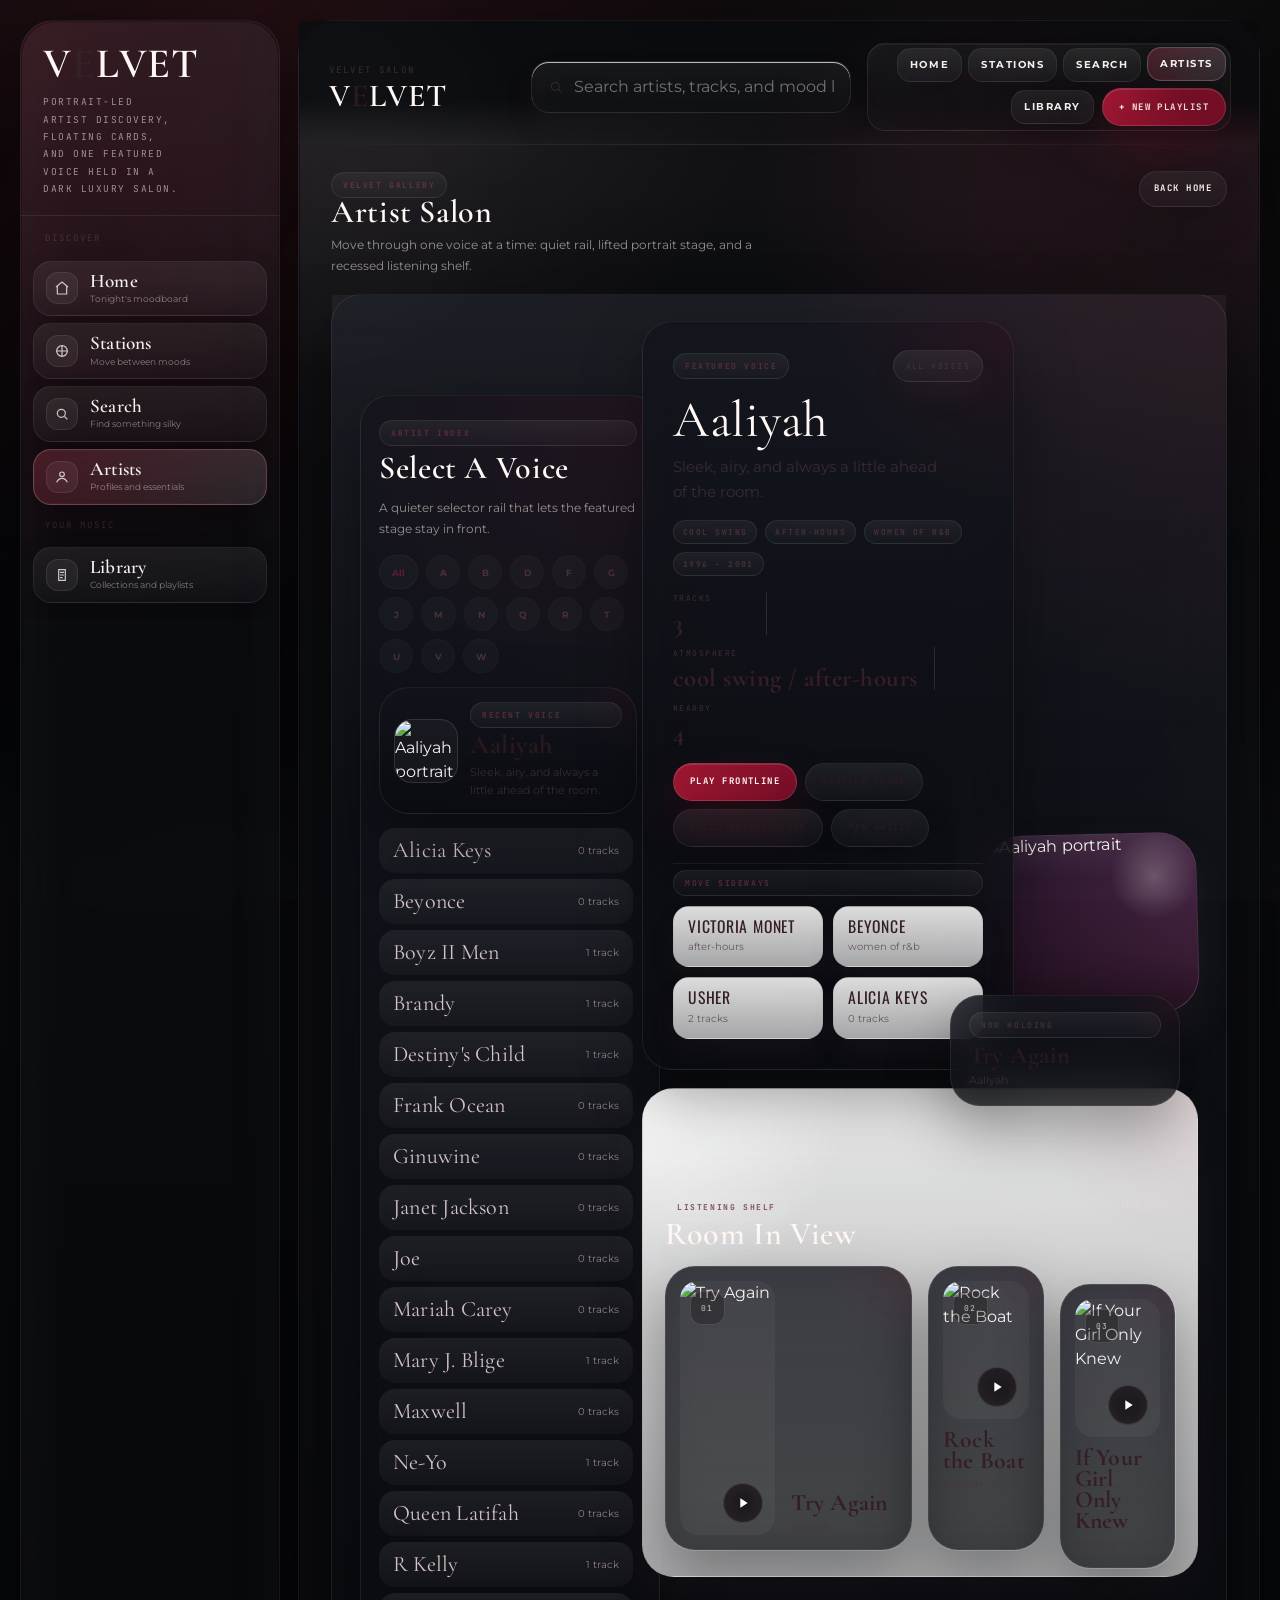
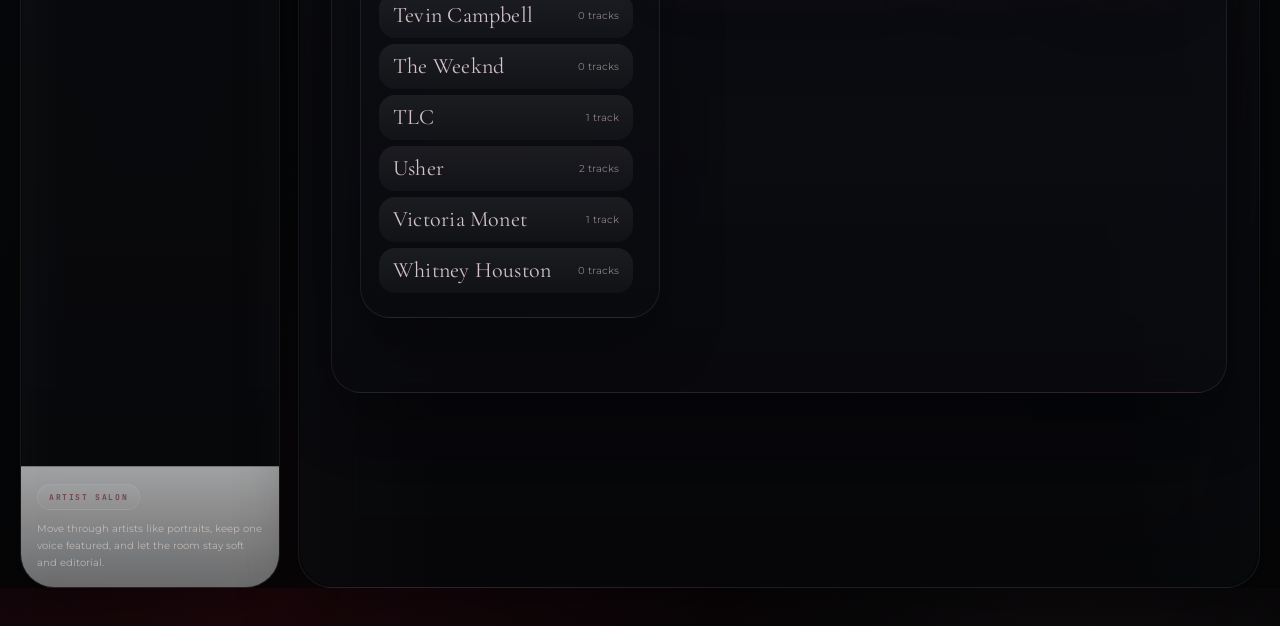
==== commit 13739127: "Redesign Velvet with dark luxury floating UI" ====
--- a/artists.html
+++ b/artists.html
@@ -10,6 +10,7 @@
   <link rel="stylesheet" href="assets/css/layout.css">
   <link rel="stylesheet" href="assets/css/components.css">
   <link rel="stylesheet" href="assets/css/pages.css">
+  <link rel="stylesheet" href="assets/css/luxury-redesign.css">
 </head>
 <body class="page-velvet page-artists">
   <div id="yt-wrap" style="position:fixed;left:-9999px;top:0;width:480px;height:270px"></div>
@@ -137,3 +138,4 @@
   <script type="module" src="assets/js/pages/artists-page.js"></script>
 </body>
 </html>
+
--- a/assets/css/tokens.css
+++ b/assets/css/tokens.css
@@ -1,22 +1,22 @@
 :root{
-  --bg:#050405;
-  --bg-soft:#0a090b;
-  --panel:rgba(12,11,14,.84);
-  --panel-strong:rgba(10,9,12,.94);
-  --card:rgba(19,16,19,.88);
-  --card-soft:rgba(255,255,255,.022);
-  --line:rgba(244,236,230,.075);
-  --line-strong:rgba(244,236,230,.14);
-  --text:#f4ece6;
-  --muted:rgba(244,236,230,.63);
-  --accent:#701625;
-  --accent-2:#9b2a36;
-  --warm:#b88d68;
-  --radius-xl:22px;
-  --radius-lg:18px;
-  --radius-md:14px;
-  --radius-sm:10px;
-  --shadow:0 18px 56px rgba(0,0,0,.28);
-  --shadow-soft:0 14px 34px rgba(0,0,0,.2);
-  --max-width:1380px;
+  --bg:#faf6f2;
+  --bg-soft:#f1ebe5;
+  --panel:rgba(255,255,255,.74);
+  --panel-strong:rgba(255,255,255,.9);
+  --card:rgba(255,255,255,.82);
+  --card-soft:rgba(255,255,255,.6);
+  --line:rgba(104,49,64,.11);
+  --line-strong:rgba(104,49,64,.22);
+  --text:#23181c;
+  --muted:rgba(60,43,50,.66);
+  --accent:#6f1730;
+  --accent-2:#fffaf7;
+  --warm:#bcc7d3;
+  --radius-xl:30px;
+  --radius-lg:24px;
+  --radius-md:18px;
+  --radius-sm:14px;
+  --shadow:0 28px 82px rgba(95,72,84,.14);
+  --shadow-soft:0 18px 44px rgba(95,72,84,.1);
+  --max-width:1460px;
 }
--- a/assets/css/base.css
+++ b/assets/css/base.css
@@ -5,13 +5,13 @@
 html{scroll-behavior:smooth}
 body{
   background:
-    radial-gradient(circle at 10% 0%,rgba(112,22,37,.18),transparent 24%),
-    radial-gradient(circle at 88% 0%,rgba(184,141,104,.08),transparent 18%),
-    radial-gradient(circle at 50% 100%,rgba(112,22,37,.08),transparent 34%),
-    linear-gradient(180deg,#030304 0%,#08070a 48%,#030304 100%);
+    radial-gradient(circle at 14% 8%,rgba(111,23,48,.1),transparent 24%),
+    radial-gradient(circle at 84% 6%,rgba(121,132,150,.08),transparent 18%),
+    radial-gradient(circle at 50% 100%,rgba(111,23,48,.05),transparent 32%),
+    linear-gradient(180deg,#050507 0%,#090b10 46%,#050507 100%);
   color:var(--text);
-  font-family:"Montserrat",sans-serif;
-  line-height:1.45;
+  font-family:"Poppins",sans-serif;
+  line-height:1.5;
 }
 body::before{
   content:"";
@@ -19,9 +19,9 @@
   inset:0;
   pointer-events:none;
   background:
-    radial-gradient(circle at center,transparent 62%,rgba(0,0,0,.38) 100%),
-    linear-gradient(180deg,rgba(255,255,255,.015),transparent 20%,transparent 80%,rgba(255,255,255,.01));
-  opacity:.18;
+    radial-gradient(circle at center,transparent 56%,rgba(0,0,0,.18) 100%),
+    linear-gradient(180deg,rgba(255,255,255,.035),transparent 18%,transparent 82%,rgba(255,255,255,.02));
+  opacity:1;
 }
 img{display:block;max-width:100%}
 button,input,textarea,select{font:inherit}
@@ -32,121 +32,120 @@
   font-weight:500;
   letter-spacing:-.02em;
 }
-::selection{background:rgba(112,22,37,.36);color:#fff}
+::selection{background:rgba(111,23,48,.18);color:#24181d}
 input:focus-visible,button:focus-visible,a:focus-visible{
   outline:none;
-  box-shadow:0 0 0 1px rgba(255,255,255,.16),0 0 0 4px rgba(112,22,37,.18);
+  box-shadow:0 0 0 1px rgba(111,23,48,.14),0 0 0 4px rgba(111,23,48,.1);
 }
 .page-velvet{
-  --bg:#080405;
-  --bg-soft:#15080b;
-  --panel:rgba(34,10,14,.68);
-  --panel-strong:rgba(24,8,11,.82);
-  --card:rgba(40,12,16,.72);
-  --card-soft:rgba(255,255,255,.042);
-  --line:rgba(248,228,232,.08);
-  --line-strong:rgba(248,228,232,.18);
-  --text:#fbf3f1;
-  --muted:rgba(228,204,208,.72);
-  --accent:#c61f3d;
-  --accent-2:#ff8a84;
-  --warm:#f1b36f;
-  --accent-rgb:198,31,61;
-  --accent-2-rgb:255,138,132;
-  --warm-rgb:241,179,111;
+  --bg:#050507;
+  --bg-soft:#0c0d12;
+  --panel:rgba(15,17,23,.68);
+  --panel-strong:rgba(18,20,28,.82);
+  --card:rgba(22,24,32,.8);
+  --card-soft:rgba(20,22,30,.6);
+  --line:rgba(255,255,255,.08);
+  --line-strong:rgba(255,255,255,.16);
+  --text:#f5f0ed;
+  --muted:rgba(227,219,215,.62);
+  --accent:#8f1630;
+  --accent-2:#d58b9d;
+  --warm:#8c97ab;
+  --accent-rgb:143,22,48;
+  --accent-2-rgb:213,139,157;
+  --warm-rgb:140,151,171;
   background:
-    radial-gradient(circle at 12% 0%,rgba(var(--accent-rgb),.22),transparent 30%),
-    radial-gradient(circle at 88% 2%,rgba(var(--warm-rgb),.12),transparent 22%),
-    radial-gradient(circle at 50% 100%,rgba(var(--accent-rgb),.1),transparent 38%),
-    linear-gradient(180deg,#080405 0%,#15080b 44%,#080405 100%);
+    radial-gradient(circle at 12% 0%,rgba(var(--accent-rgb),.14),transparent 28%),
+    radial-gradient(circle at 88% 3%,rgba(var(--warm-rgb),.08),transparent 18%),
+    radial-gradient(circle at 50% 100%,rgba(var(--accent-rgb),.05),transparent 32%),
+    linear-gradient(180deg,#050507 0%,#090b10 46%,#050507 100%);
   font-family:"Poppins",sans-serif;
 }
 .page-velvet::before{
   background:
-    radial-gradient(circle at center,transparent 58%,rgba(0,0,0,.34) 100%),
-    linear-gradient(180deg,rgba(255,255,255,.018),transparent 18%,transparent 82%,rgba(255,255,255,.01));
-  opacity:.18;
+    radial-gradient(circle at center,transparent 56%,rgba(0,0,0,.22) 100%),
+    linear-gradient(180deg,rgba(255,255,255,.035),transparent 16%,transparent 84%,rgba(255,255,255,.02));
+  opacity:1;
 }
 .page-velvet h1,
 .page-velvet h2,
 .page-velvet h3,
 .page-velvet h4,
 .page-velvet .display{
-  font-family:"Oswald",sans-serif;
-  font-weight:500;
-  letter-spacing:.04em;
-  text-transform:uppercase;
+  font-family:"Cormorant Garamond",serif;
+  font-weight:600;
+  letter-spacing:.01em;
+  text-transform:none;
 }
-.page-velvet ::selection{background:rgba(var(--accent-rgb),.34);color:#fff}
+.page-velvet ::selection{background:rgba(var(--accent-rgb),.18);color:#24181d}
 .page-velvet input:focus-visible,
 .page-velvet button:focus-visible,
 .page-velvet a:focus-visible{
-  box-shadow:0 0 0 1px rgba(248,228,232,.22),0 0 0 4px rgba(var(--accent-rgb),.2);
+  box-shadow:0 0 0 1px rgba(var(--accent-rgb),.14),0 0 0 4px rgba(var(--accent-rgb),.1);
 }
 
 .page-home{
   background:
-    radial-gradient(circle at 12% 0%,rgba(var(--accent-rgb),.28),transparent 30%),
-    radial-gradient(circle at 88% 2%,rgba(var(--warm-rgb),.16),transparent 22%),
-    radial-gradient(circle at 50% 100%,rgba(var(--accent-rgb),.14),transparent 38%),
-    linear-gradient(180deg,#080405 0%,#15080b 44%,#080405 100%);
+    radial-gradient(circle at 12% 0%,rgba(var(--accent-rgb),.16),transparent 26%),
+    radial-gradient(circle at 88% 2%,rgba(var(--warm-rgb),.08),transparent 18%),
+    radial-gradient(circle at 50% 100%,rgba(var(--accent-rgb),.05),transparent 30%),
+    linear-gradient(180deg,#050507 0%,#090b10 44%,#050507 100%);
 }
-.page-home::before{
-  opacity:.22;
-}
+.page-home::before{opacity:1}
 
 .page-stations{
-  --accent:#c12753;
-  --accent-2:#ff9a8e;
-  --warm:#f0ba7c;
-  --accent-rgb:193,39,83;
-  --accent-2-rgb:255,154,142;
-  --warm-rgb:240,186,124;
+  --accent:#7a1733;
+  --accent-2:#d38ea0;
+  --warm:#8f99ad;
+  --accent-rgb:122,23,51;
+  --accent-2-rgb:211,142,160;
+  --warm-rgb:143,153,173;
   background:
-    radial-gradient(circle at 10% 0%,rgba(var(--accent-rgb),.24),transparent 28%),
-    radial-gradient(circle at 88% 4%,rgba(var(--warm-rgb),.14),transparent 22%),
-    radial-gradient(circle at 50% 100%,rgba(120,14,36,.14),transparent 34%),
-    linear-gradient(180deg,#070305 0%,#120609 46%,#090305 100%);
+    radial-gradient(circle at 10% 0%,rgba(var(--accent-rgb),.13),transparent 26%),
+    radial-gradient(circle at 88% 4%,rgba(var(--warm-rgb),.08),transparent 18%),
+    radial-gradient(circle at 50% 100%,rgba(86,16,34,.05),transparent 30%),
+    linear-gradient(180deg,#060608 0%,#0a0c11 46%,#050507 100%);
 }
 
 .page-search{
-  --accent:#d44660;
-  --accent-2:#f1a493;
-  --warm:#e0b67f;
-  --accent-rgb:212,70,96;
-  --accent-2-rgb:241,164,147;
-  --warm-rgb:224,182,127;
+  --accent:#8a1d39;
+  --accent-2:#d99cac;
+  --warm:#9099ad;
+  --accent-rgb:138,29,57;
+  --accent-2-rgb:217,156,172;
+  --warm-rgb:144,153,173;
   background:
-    radial-gradient(circle at 14% 0%,rgba(var(--accent-rgb),.22),transparent 28%),
-    radial-gradient(circle at 84% 0%,rgba(var(--warm-rgb),.12),transparent 18%),
-    radial-gradient(circle at 52% 100%,rgba(78,18,34,.14),transparent 34%),
-    linear-gradient(180deg,#090406 0%,#14080d 48%,#090406 100%);
+    radial-gradient(circle at 14% 0%,rgba(var(--accent-rgb),.12),transparent 26%),
+    radial-gradient(circle at 84% 0%,rgba(var(--warm-rgb),.08),transparent 18%),
+    radial-gradient(circle at 52% 100%,rgba(78,18,34,.05),transparent 30%),
+    linear-gradient(180deg,#060608 0%,#0a0c11 48%,#050507 100%);
 }
 
 .page-library{
-  --accent:#a63347;
-  --accent-2:#f0b097;
-  --warm:#c89462;
-  --accent-rgb:166,51,71;
-  --accent-2-rgb:240,176,151;
-  --warm-rgb:200,148,98;
+  --accent:#6e1830;
+  --accent-2:#cd8798;
+  --warm:#8692a7;
+  --accent-rgb:110,24,48;
+  --accent-2-rgb:205,135,152;
+  --warm-rgb:134,146,167;
   background:
-    radial-gradient(circle at 14% 0%,rgba(var(--accent-rgb),.2),transparent 28%),
-    radial-gradient(circle at 86% 2%,rgba(var(--warm-rgb),.18),transparent 22%),
-    radial-gradient(circle at 50% 100%,rgba(88,32,24,.12),transparent 32%),
-    linear-gradient(180deg,#090507 0%,#13090d 44%,#090507 100%);
+    radial-gradient(circle at 14% 0%,rgba(var(--accent-rgb),.12),transparent 26%),
+    radial-gradient(circle at 86% 2%,rgba(var(--warm-rgb),.08),transparent 18%),
+    radial-gradient(circle at 50% 100%,rgba(72,22,34,.05),transparent 28%),
+    linear-gradient(180deg,#060608 0%,#090b10 44%,#050507 100%);
 }
 
 .page-artists{
-  --accent:#b33a5b;
-  --accent-2:#f3a0a3;
-  --warm:#dbb07a;
-  --accent-rgb:179,58,91;
-  --accent-2-rgb:243,160,163;
-  --warm-rgb:219,176,122;
+  --accent:#7c1d3b;
+  --accent-2:#d698a8;
+  --warm:#8d98ad;
+  --accent-rgb:124,29,59;
+  --accent-2-rgb:214,152,168;
+  --warm-rgb:141,152,173;
   background:
-    radial-gradient(circle at 12% 0%,rgba(var(--accent-rgb),.22),transparent 28%),
-    radial-gradient(circle at 88% 4%,rgba(var(--warm-rgb),.12),transparent 20%),
-    radial-gradient(circle at 52% 100%,rgba(70,20,44,.14),transparent 34%),
-    linear-gradient(180deg,#090407 0%,#120811 46%,#080407 100%);
+    radial-gradient(circle at 12% 0%,rgba(var(--accent-rgb),.13),transparent 26%),
+    radial-gradient(circle at 88% 4%,rgba(var(--warm-rgb),.08),transparent 18%),
+    radial-gradient(circle at 52% 100%,rgba(70,20,44,.05),transparent 30%),
+    linear-gradient(180deg,#060608 0%,#090b10 46%,#050507 100%);
 }
+
--- a/assets/css/layout.css
+++ b/assets/css/layout.css
@@ -1,15 +1,15 @@
 .app-shell{
   display:grid;
-  grid-template-columns:220px minmax(0,1fr);
-  gap:18px;
+  grid-template-columns:260px minmax(0,1fr);
+  gap:14px;
   min-height:100vh;
-  padding:18px 18px 0;
+  padding:14px 14px 0;
 }
 .sidebar,.main-shell{
   position:relative;
   border:1px solid var(--line);
   box-shadow:var(--shadow-soft);
-  backdrop-filter:blur(24px);
+  backdrop-filter:blur(34px) saturate(1.04);
 }
 .sidebar::before,.main-shell::before{
   content:"";
@@ -17,87 +17,103 @@
   inset:1px;
   border-radius:inherit;
   pointer-events:none;
-  background:linear-gradient(180deg,rgba(255,255,255,.03),transparent 24%);
-  opacity:.72;
+  background:
+    linear-gradient(180deg,rgba(255,255,255,.055),transparent 22%),
+    linear-gradient(90deg,rgba(255,255,255,.018),transparent 22%,transparent 78%,rgba(255,255,255,.012));
+  opacity:.82;
 }
 .sidebar{
-  background:linear-gradient(180deg,rgba(12,11,14,.95),rgba(7,7,9,.92));
-  border-radius:18px 18px 0 0;
+  background:
+    radial-gradient(circle at 0% 0%,rgba(var(--accent-rgb),.12),transparent 26%),
+    linear-gradient(180deg,rgba(22,13,18,.7),rgba(11,7,10,.78));
+  border-radius:30px;
   overflow:hidden;
   display:flex;
   flex-direction:column;
 }
 .brand{
-  padding:24px 20px 16px;
+  padding:26px 22px 18px;
   border-bottom:1px solid var(--line);
 }
 .brand-mark{
-  font-size:34px;
-  letter-spacing:.26em;
-  line-height:.84;
-}
-.brand-mark span{color:var(--accent-2)}
+  font-family:"Cormorant Garamond",serif;
+  font-size:42px;
+  font-weight:600;
+  letter-spacing:.1em;
+  line-height:.82;
+}
+.brand-mark span{color:rgba(255,246,248,.86)}
 .brand-note{
   margin-top:12px;
   max-width:23ch;
   color:var(--muted);
-  font-size:9px;
-  line-height:1.8;
-  letter-spacing:.18em;
+  font-size:9.5px;
+  line-height:1.82;
+  letter-spacing:.16em;
   text-transform:uppercase;
 }
 .sidebar-nav{
-  padding:14px 10px;
+  padding:16px 12px;
   display:flex;
   flex-direction:column;
-  gap:12px;
+  gap:14px;
   overflow:auto;
 }
 .nav-group{display:flex;flex-direction:column;gap:7px}
 .nav-label{
-  padding:0 10px 6px;
-  color:rgba(244,236,230,.38);
+  padding:0 12px 8px;
+  color:rgba(255,241,244,.4);
   font-size:9px;
-  letter-spacing:.24em;
+  letter-spacing:.22em;
   text-transform:uppercase;
 }
 .nav-item{
   display:flex;
   align-items:center;
-  gap:10px;
-  padding:8px 10px;
-  border-radius:12px;
-  border:1px solid transparent;
+  gap:12px;
+  padding:10px 12px;
+  border-radius:18px;
+  border:1px solid rgba(255,255,255,0);
   color:var(--muted);
-  transition:background .22s ease,border-color .22s ease,transform .22s cubic-bezier(.2,.9,.28,1),color .22s ease;
+  transition:background .3s cubic-bezier(.2,.9,.28,1),border-color .26s ease,transform .3s cubic-bezier(.2,.9,.28,1),color .26s ease,box-shadow .26s ease;
 }
 .nav-item:hover{
-  transform:translateX(2px);
-  background:rgba(255,255,255,.024);
-  border-color:var(--line);
+  transform:translateX(4px);
+  background:rgba(255,255,255,.032);
+  border-color:rgba(255,246,248,.1);
+  box-shadow:0 14px 24px rgba(0,0,0,.12);
 }
 .nav-item.active{
   color:var(--text);
-  background:linear-gradient(135deg,rgba(112,22,37,.18),rgba(255,255,255,.024));
-  border-color:rgba(244,236,230,.1);
+  background:
+    linear-gradient(135deg,rgba(var(--accent-rgb),.18),rgba(255,255,255,.038)),
+    linear-gradient(180deg,rgba(255,255,255,.03),rgba(255,255,255,.01));
+  border-color:rgba(255,246,248,.14);
+  box-shadow:0 16px 28px rgba(0,0,0,.14);
 }
 .nav-icon{
   width:32px;
   height:32px;
-  border-radius:10px;
+  border-radius:12px;
   display:grid;
   place-items:center;
-  background:rgba(255,255,255,.03);
-  border:1px solid rgba(255,255,255,.06);
+  background:rgba(255,255,255,.038);
+  border:1px solid rgba(255,246,248,.08);
   flex-shrink:0;
 }
 .nav-icon svg{width:16px;height:16px;stroke:currentColor;stroke-width:1.8;fill:none}
 .nav-copy{display:flex;flex-direction:column;gap:2px;min-width:0}
-.nav-copy strong{font-size:12px;font-weight:600}
-.nav-copy small{font-size:9px;color:rgba(244,236,230,.46);white-space:nowrap;overflow:hidden;text-overflow:ellipsis}
+.nav-copy strong{
+  font-family:"Cormorant Garamond",serif;
+  font-size:1.2rem;
+  font-weight:600;
+  line-height:.95;
+  letter-spacing:.01em;
+}
+.nav-copy small{font-size:9px;color:rgba(255,241,244,.46);white-space:nowrap;overflow:hidden;text-overflow:ellipsis}
 .sidebar-foot{
   margin-top:auto;
-  padding:14px;
+  padding:16px;
   border-top:1px solid var(--line);
 }
 .sidebar-foot p{
@@ -110,46 +126,46 @@
   display:flex;
   flex-direction:column;
   min-width:0;
-  border-radius:18px 18px 0 0;
-  background:
-    radial-gradient(circle at top right,rgba(112,22,37,.13),transparent 20%),
-    radial-gradient(circle at 14% 0%,rgba(184,141,104,.05),transparent 18%),
-    linear-gradient(180deg,rgba(10,10,12,.96),rgba(6,6,8,.92));
+  border-radius:30px;
+  background:
+    radial-gradient(circle at top right,rgba(var(--accent-rgb),.16),transparent 20%),
+    radial-gradient(circle at 14% 0%,rgba(var(--warm-rgb),.07),transparent 18%),
+    linear-gradient(180deg,rgba(18,10,14,.62),rgba(9,5,8,.74));
 }
 .topbar{
   position:sticky;
   top:0;
   z-index:10;
   display:grid;
-  grid-template-columns:minmax(188px,.78fr) minmax(320px,1.08fr) auto;
+  grid-template-columns:minmax(188px,.72fr) minmax(320px,1.18fr) auto;
   align-items:center;
   gap:16px;
-  padding:16px 24px 10px;
-  backdrop-filter:blur(26px);
-  background:linear-gradient(180deg,rgba(7,7,9,.96) 72%,rgba(7,7,9,0));
+  padding:18px 26px 12px;
+  backdrop-filter:blur(32px);
+  background:linear-gradient(180deg,rgba(11,6,9,.86) 64%,rgba(11,6,9,0));
 }
 .topbar::after{
   content:"";
   position:absolute;
-  left:24px;
-  right:24px;
+  left:26px;
+  right:26px;
   bottom:0;
   height:1px;
-  background:linear-gradient(90deg,transparent,rgba(244,236,230,.09),transparent);
+  background:linear-gradient(90deg,transparent,rgba(255,246,248,.1),transparent);
 }
 .topbar-brand{display:flex;flex-direction:column;gap:4px;padding-left:2px}
-.topbar-overline{font-size:9px;letter-spacing:.3em;text-transform:uppercase;color:rgba(244,236,230,.4)}
-.topbar-signature{font-family:"Cormorant Garamond",serif;font-size:28px;letter-spacing:.18em;line-height:.86}
-.topbar-signature span{color:var(--accent-2)}
+.topbar-overline{font-size:9px;letter-spacing:.24em;text-transform:uppercase;color:rgba(255,241,244,.42)}
+.topbar-signature{font-family:"Cormorant Garamond",serif;font-size:32px;font-weight:600;letter-spacing:.1em;line-height:.84}
+.topbar-signature span{color:rgba(255,246,248,.88)}
 .topbar-search{
   display:flex;
   align-items:center;
   gap:10px;
   border:1px solid var(--line);
-  border-radius:14px;
-  padding:11px 15px;
-  background:linear-gradient(180deg,rgba(255,255,255,.034),rgba(255,255,255,.014));
-  box-shadow:inset 0 1px 0 rgba(255,255,255,.03);
+  border-radius:18px;
+  padding:13px 16px;
+  background:linear-gradient(180deg,rgba(255,255,255,.05),rgba(255,255,255,.018));
+  box-shadow:inset 0 1px 0 rgba(255,255,255,.05),0 16px 32px rgba(0,0,0,.08);
 }
 .topbar-search svg{width:16px;height:16px;stroke:var(--muted);stroke-width:1.8;fill:none;flex-shrink:0}
 .topbar-search input{
@@ -166,57 +182,59 @@
   gap:6px;
   flex-wrap:wrap;
   padding:4px;
-  border:1px solid rgba(255,255,255,.06);
+  border:1px solid rgba(255,246,248,.08);
+  border-radius:18px;
+  background:rgba(255,255,255,.024);
+  box-shadow:inset 0 1px 0 rgba(255,255,255,.04);
+}
+.top-link{
+  padding:9px 12px;
   border-radius:14px;
-  background:rgba(255,255,255,.018);
-  box-shadow:inset 0 1px 0 rgba(255,255,255,.02);
-}
-.top-link{
-  padding:8px 11px;
-  border-radius:10px;
   border:1px solid transparent;
-  font-size:10px;
+  font-size:9.5px;
   font-weight:700;
   letter-spacing:.16em;
   text-transform:uppercase;
-  color:rgba(244,236,230,.7);
+  color:rgba(255,241,244,.74);
   transition:background .22s ease,border-color .22s ease,color .22s ease,transform .22s cubic-bezier(.2,.9,.28,1);
 }
 .top-link:hover,.top-link.active{
   transform:translateY(-1px);
-  background:linear-gradient(135deg,rgba(112,22,37,.12),rgba(255,255,255,.022));
-  border-color:var(--line);
+  background:linear-gradient(135deg,rgba(var(--accent-rgb),.16),rgba(255,255,255,.028));
+  border-color:rgba(255,246,248,.12);
   color:var(--text);
 }
 .topbar-links .btn{margin-left:2px}
 .content{
   width:min(100%,var(--max-width));
   margin:0 auto;
-  padding:18px 24px 154px;
+  padding:20px 28px 164px;
 }
 .page-stack{display:flex;flex-direction:column;gap:18px}
 .player-bar{
   position:fixed;
-  left:256px;
-  right:18px;
+  left:292px;
+  right:14px;
   bottom:14px;
   z-index:30;
   display:none;
   align-items:center;
   gap:16px;
-  padding:12px 16px;
-  border-radius:18px;
-  border:1px solid var(--line);
-  background:linear-gradient(180deg,rgba(10,10,12,.96),rgba(8,8,10,.92));
-  box-shadow:0 18px 38px rgba(0,0,0,.3);
-  backdrop-filter:blur(24px);
+  padding:14px 18px;
+  border-radius:24px;
+  border:1px solid var(--line);
+  background:
+    radial-gradient(circle at 0% 0%,rgba(var(--accent-rgb),.14),transparent 24%),
+    linear-gradient(180deg,rgba(20,11,16,.78),rgba(11,7,10,.84));
+  box-shadow:0 24px 42px rgba(0,0,0,.24);
+  backdrop-filter:blur(34px) saturate(1.04);
 }
 .player-bar::before{
   content:"";
   position:absolute;
   inset:0;
   border-radius:inherit;
-  background:linear-gradient(90deg,rgba(112,22,37,.12),transparent 28%,transparent 72%,rgba(184,141,104,.07));
+    background:linear-gradient(90deg,rgba(var(--accent-rgb),.14),transparent 28%,transparent 72%,rgba(var(--warm-rgb),.08));
   pointer-events:none;
   opacity:.8;
 }
@@ -227,18 +245,18 @@
   position:relative;
   width:56px;
   height:56px;
-  border-radius:16px;
+  border-radius:18px;
   overflow:visible;
   border:1px solid var(--line);
   background:#000;
-  box-shadow:0 12px 26px rgba(0,0,0,.24);
+  box-shadow:0 18px 30px rgba(0,0,0,.22);
 }
 .player-art::before{
   content:"";
   position:absolute;
   inset:-10px;
   border-radius:18px;
-  background:radial-gradient(circle,rgba(112,22,37,.22),transparent 72%);
+  background:radial-gradient(circle,rgba(var(--accent-rgb),.22),transparent 72%);
   opacity:.8;
   pointer-events:none;
 }
@@ -261,16 +279,16 @@
   cursor:pointer;
   box-shadow:inset 0 1px 2px rgba(0,0,0,.3);
 }
-.player-fill{height:100%;width:0;background:linear-gradient(90deg,#8a2535 0%,#b98967 100%);box-shadow:0 0 14px rgba(112,22,37,.34)}
+.player-fill{height:100%;width:0;background:linear-gradient(90deg,rgba(var(--accent-rgb),.9) 0%,rgba(var(--warm-rgb),.92) 100%);box-shadow:0 0 14px rgba(var(--accent-rgb),.3)}
 .player-right{display:flex;align-items:center;gap:8px}
 .vol-wrap{
   display:flex;
   align-items:center;
   gap:8px;
   padding:8px 10px;
-  border-radius:12px;
-  border:1px solid var(--line);
-  background:linear-gradient(180deg,rgba(255,255,255,.028),rgba(255,255,255,.012));
+  border-radius:16px;
+  border:1px solid var(--line);
+  background:linear-gradient(180deg,rgba(255,255,255,.04),rgba(255,255,255,.014));
 }
 .vol-wrap input{width:88px;accent-color:var(--accent-2)}
 .modal-backdrop{
@@ -287,10 +305,12 @@
 .modal-backdrop.open{display:flex}
 .modal{
   width:min(400px,100%);
-  padding:18px;
-  border-radius:18px;
-  border:1px solid var(--line);
-  background:linear-gradient(180deg,rgba(18,16,20,.95),rgba(10,10,12,.92));
+  padding:20px;
+  border-radius:24px;
+  border:1px solid var(--line);
+  background:
+    radial-gradient(circle at top right,rgba(var(--accent-rgb),.12),transparent 28%),
+    linear-gradient(180deg,rgba(22,13,18,.88),rgba(12,8,11,.92));
   box-shadow:var(--shadow);
 }
 .modal h3{font-size:30px}
@@ -312,9 +332,9 @@
   transform:translateX(-50%);
   z-index:50;
   padding:10px 14px;
-  border-radius:14px;
-  border:1px solid var(--line);
-  background:rgba(16,14,18,.94);
+  border-radius:18px;
+  border:1px solid var(--line);
+  background:rgba(20,12,16,.9);
   font-size:11px;
   opacity:0;
   transition:.22s ease;
@@ -335,22 +355,21 @@
   .player-center{order:3;width:100%}
 }
 .page-velvet .app-shell{
-  gap:20px;
+  gap:16px;
 }
 .page-home .app-shell{
   perspective:1800px;
 }
 .page-velvet .sidebar,
 .page-velvet .main-shell{
-  border-color:rgba(248,228,232,.08);
-  border-radius:24px 24px 0 0;
-  box-shadow:0 14px 28px rgba(0,0,0,.16);
+  border-color:rgba(255,246,248,.1);
+  border-radius:30px;
+  box-shadow:var(--shadow-soft);
 }
 .page-velvet .sidebar{
   background:
-    linear-gradient(180deg,rgba(30,10,14,.72),rgba(15,6,9,.62)),
-    linear-gradient(130deg,rgba(var(--accent-rgb),.1),transparent 38%),
-    radial-gradient(circle at top right,rgba(var(--accent-2-rgb),.08),transparent 26%);
+    radial-gradient(circle at 0% 0%,rgba(var(--accent-rgb),.12),transparent 26%),
+    linear-gradient(180deg,rgba(22,13,18,.7),rgba(11,7,10,.78));
 }
 .page-velvet .sidebar::after,
 .page-velvet .main-shell::after{
@@ -366,16 +385,17 @@
 }
 .page-velvet .brand{
   padding:26px 22px 18px;
-  border-bottom-color:rgba(248,228,232,.06);
+  border-bottom-color:rgba(255,246,248,.08);
 }
 .page-velvet .brand-mark{
-  font-family:"Oswald",sans-serif;
-  font-size:32px;
-  letter-spacing:.22em;
-  text-transform:uppercase;
+  font-family:"Cormorant Garamond",serif;
+  font-size:42px;
+  font-weight:600;
+  letter-spacing:.1em;
+  text-transform:none;
 }
 .page-velvet .brand-mark span,
-.page-velvet .topbar-signature span{color:var(--accent-2)}
+.page-velvet .topbar-signature span{color:rgba(255,246,248,.88)}
 .page-velvet .brand-note,
 .page-velvet .nav-label,
 .page-velvet .topbar-overline,
@@ -384,77 +404,203 @@
 }
 .page-velvet .sidebar-nav{padding:16px 12px}
 .page-velvet .nav-item{
-  padding:9px 11px;
-  border-color:rgba(248,228,232,0);
-  color:rgba(244,225,229,.78);
+  padding:10px 12px;
+  border-color:rgba(255,246,248,0);
+  color:rgba(255,241,244,.78);
 }
 .page-velvet .nav-item:hover{
   transform:translateX(4px);
-  background:rgba(255,255,255,.04);
-  border-color:rgba(248,228,232,.08);
+  background:rgba(255,255,255,.032);
+  border-color:rgba(255,246,248,.1);
 }
 .page-velvet .nav-item.active{
-  background:linear-gradient(135deg,rgba(var(--accent-rgb),.22),rgba(255,255,255,.04));
-  border-color:rgba(248,228,232,.14);
-  box-shadow:0 10px 20px rgba(0,0,0,.12);
+  background:
+    linear-gradient(135deg,rgba(var(--accent-rgb),.18),rgba(255,255,255,.038)),
+    linear-gradient(180deg,rgba(255,255,255,.03),rgba(255,255,255,.01));
+  border-color:rgba(255,246,248,.14);
+  box-shadow:0 16px 28px rgba(0,0,0,.14);
 }
 .page-velvet .nav-icon{
-  background:rgba(255,255,255,.034);
-  border-color:rgba(248,228,232,.08);
+  background:rgba(255,255,255,.038);
+  border-color:rgba(255,246,248,.08);
 }
 .page-velvet .sidebar-foot{
-  border-top-color:rgba(248,228,232,.06);
-  background:linear-gradient(180deg,rgba(255,255,255,.024),rgba(255,255,255,.012));
+  border-top-color:rgba(255,246,248,.08);
+  background:linear-gradient(180deg,rgba(255,255,255,.03),rgba(255,255,255,.014));
 }
 .page-velvet .main-shell{
   background:
-    radial-gradient(circle at top right,rgba(var(--accent-rgb),.18),transparent 24%),
-    radial-gradient(circle at 16% 0%,rgba(var(--warm-rgb),.1),transparent 20%),
-    linear-gradient(180deg,rgba(24,9,12,.8),rgba(12,5,7,.72));
+    radial-gradient(circle at top right,rgba(var(--accent-rgb),.16),transparent 20%),
+    radial-gradient(circle at 14% 0%,rgba(var(--warm-rgb),.07),transparent 18%),
+    linear-gradient(180deg,rgba(18,10,14,.62),rgba(9,5,8,.74));
 }
 .page-velvet .topbar{
   padding:18px 26px 12px;
-  background:linear-gradient(180deg,rgba(22,8,11,.78) 72%,rgba(22,8,11,0));
+  background:linear-gradient(180deg,rgba(11,6,9,.86) 64%,rgba(11,6,9,0));
 }
 .page-velvet .topbar::after{
   left:26px;
   right:26px;
-  background:linear-gradient(90deg,transparent,rgba(248,228,232,.1),transparent);
+  background:linear-gradient(90deg,transparent,rgba(255,246,248,.1),transparent);
 }
 .page-velvet .topbar-brand{gap:6px}
 .page-velvet .topbar-signature{
-  font-family:"Oswald",sans-serif;
-  font-size:30px;
-  letter-spacing:.18em;
-  text-transform:uppercase;
+  font-family:"Cormorant Garamond",serif;
+  font-size:32px;
+  font-weight:600;
+  letter-spacing:.1em;
+  text-transform:none;
 }
 .page-velvet .topbar-search{
-  border-color:rgba(248,228,232,.12);
-  background:linear-gradient(180deg,rgba(255,255,255,.042),rgba(255,255,255,.018));
-  box-shadow:0 10px 20px rgba(0,0,0,.08), inset 0 1px 0 rgba(255,255,255,.05);
-}
-.page-velvet .topbar-search svg{stroke:rgba(228,204,208,.7)}
+  border-color:rgba(255,246,248,.12);
+  background:linear-gradient(180deg,rgba(255,255,255,.05),rgba(255,255,255,.018));
+  box-shadow:0 16px 32px rgba(0,0,0,.08), inset 0 1px 0 rgba(255,255,255,.05);
+}
+.page-velvet .topbar-search svg{stroke:rgba(234,225,228,.72)}
 .page-velvet .topbar-links{
-  border-color:rgba(248,228,232,.08);
-  background:rgba(255,255,255,.028);
+  border-color:rgba(255,246,248,.08);
+  background:rgba(255,255,255,.024);
 }
 .page-velvet .top-link{
-  color:rgba(244,225,229,.76);
+  color:rgba(255,241,244,.74);
 }
 .page-velvet .top-link:hover,
 .page-velvet .top-link.active{
-  background:linear-gradient(135deg,rgba(var(--accent-rgb),.18),rgba(255,255,255,.035));
-  border-color:rgba(248,228,232,.12);
-}
-.page-velvet .content{padding-bottom:154px}
+  background:linear-gradient(135deg,rgba(var(--accent-rgb),.16),rgba(255,255,255,.028));
+  border-color:rgba(255,246,248,.12);
+}
+.page-velvet .content{padding-bottom:164px}
 .page-velvet .player-bar{
-  border-color:rgba(248,228,232,.09);
-  background:linear-gradient(180deg,rgba(22,8,11,.76),rgba(12,5,7,.68));
+  border-color:rgba(255,246,248,.1);
+  background:
+    radial-gradient(circle at 0% 0%,rgba(var(--accent-rgb),.14),transparent 24%),
+    linear-gradient(180deg,rgba(20,11,16,.78),rgba(11,7,10,.84));
 }
 .page-velvet .player-bar::before{
-  background:linear-gradient(90deg,rgba(var(--accent-rgb),.22),transparent 28%,transparent 72%,rgba(var(--warm-rgb),.12));
+  background:linear-gradient(90deg,rgba(var(--accent-rgb),.14),transparent 28%,transparent 72%,rgba(var(--warm-rgb),.08));
 }
 .page-velvet .vol-wrap{
-  border-color:rgba(248,228,232,.1);
-  background:linear-gradient(180deg,rgba(255,255,255,.04),rgba(255,255,255,.018));
-}
+  border-color:rgba(255,246,248,.1);
+  background:linear-gradient(180deg,rgba(255,255,255,.04),rgba(255,255,255,.014));
+}
+
+/* ===== FLOATING FANTASY LIGHT RESET ===== */
+.page-velvet .app-shell{
+  gap:18px;
+  padding:18px 18px 0;
+}
+.page-home .app-shell{perspective:1800px}
+.page-velvet .sidebar,
+.page-velvet .main-shell{
+  border-color:rgba(106,62,74,.08);
+  border-radius:32px;
+  box-shadow:0 26px 60px rgba(103,82,91,.12);
+  backdrop-filter:blur(30px) saturate(1.02);
+}
+.page-velvet .sidebar{
+  background:
+    radial-gradient(circle at 8% 0%,rgba(var(--accent-rgb),.09),transparent 24%),
+    linear-gradient(180deg,rgba(255,255,255,.84),rgba(255,255,255,.66));
+}
+.page-velvet .sidebar::after,
+.page-velvet .main-shell::after{
+  background:
+    linear-gradient(rgba(var(--accent-rgb),.03) 1px,transparent 1px),
+    linear-gradient(90deg,rgba(var(--accent-rgb),.018) 1px,transparent 1px);
+  opacity:.06;
+}
+.page-velvet .brand{
+  border-bottom-color:rgba(106,62,74,.08);
+}
+.page-velvet .brand-mark span,
+.page-velvet .topbar-signature span{
+  color:#2a171c;
+}
+.page-velvet .brand-note,
+.page-velvet .nav-label,
+.page-velvet .topbar-overline,
+.page-velvet .player-kicker{
+  color:rgba(89,65,74,.56);
+}
+.page-velvet .nav-item{
+  color:rgba(47,32,38,.78);
+}
+.page-velvet .nav-item:hover{
+  background:rgba(255,255,255,.56);
+  border-color:rgba(106,62,74,.08);
+  box-shadow:0 12px 28px rgba(103,82,91,.08);
+}
+.page-velvet .nav-item.active{
+  background:
+    linear-gradient(135deg,rgba(var(--accent-rgb),.12),rgba(255,255,255,.84)),
+    linear-gradient(180deg,rgba(255,255,255,.72),rgba(255,255,255,.54));
+  border-color:rgba(106,62,74,.16);
+  box-shadow:0 16px 30px rgba(103,82,91,.12);
+}
+.page-velvet .nav-icon{
+  background:rgba(255,255,255,.66);
+  border-color:rgba(106,62,74,.08);
+}
+.page-velvet .sidebar-foot{
+  border-top-color:rgba(106,62,74,.08);
+  background:linear-gradient(180deg,rgba(255,255,255,.62),rgba(255,255,255,.4));
+}
+.page-velvet .main-shell{
+  background:
+    radial-gradient(circle at top right,rgba(var(--accent-rgb),.09),transparent 20%),
+    radial-gradient(circle at 14% 0%,rgba(var(--warm-rgb),.16),transparent 18%),
+    linear-gradient(180deg,rgba(255,255,255,.82),rgba(255,255,255,.64));
+}
+.page-velvet .topbar{
+  background:linear-gradient(180deg,rgba(255,255,255,.82) 64%,rgba(255,255,255,0));
+}
+.page-velvet .topbar::after{
+  background:linear-gradient(90deg,transparent,rgba(106,62,74,.1),transparent);
+}
+.page-velvet .topbar-search{
+  border-color:rgba(106,62,74,.1);
+  background:linear-gradient(180deg,rgba(255,255,255,.88),rgba(255,255,255,.68));
+  box-shadow:0 16px 32px rgba(103,82,91,.08), inset 0 1px 0 rgba(255,255,255,.7);
+}
+.page-velvet .topbar-search svg{
+  stroke:rgba(74,54,61,.54);
+}
+.page-velvet .topbar-search input::placeholder{
+  color:rgba(74,54,61,.42);
+}
+.page-velvet .topbar-links{
+  border-color:rgba(106,62,74,.08);
+  background:rgba(255,255,255,.58);
+}
+.page-velvet .top-link{
+  color:rgba(62,44,52,.72);
+}
+.page-velvet .top-link:hover,
+.page-velvet .top-link.active{
+  background:linear-gradient(135deg,rgba(var(--accent-rgb),.12),rgba(255,255,255,.76));
+  border-color:rgba(106,62,74,.12);
+}
+.page-velvet .player-bar{
+  border-color:rgba(106,62,74,.09);
+  background:
+    radial-gradient(circle at 0% 0%,rgba(var(--accent-rgb),.09),transparent 24%),
+    linear-gradient(180deg,rgba(255,255,255,.9),rgba(255,255,255,.74));
+  box-shadow:0 24px 48px rgba(103,82,91,.12);
+}
+.page-velvet .player-bar::before{
+  background:linear-gradient(90deg,rgba(var(--accent-rgb),.08),transparent 28%,transparent 72%,rgba(var(--warm-rgb),.12));
+}
+.page-velvet .player-meta strong,
+.page-velvet .player-meta small,
+.page-velvet .player-time,
+.page-velvet .player-meta{
+  color:inherit;
+}
+.page-velvet .vol-wrap{
+  border-color:rgba(106,62,74,.08);
+  background:linear-gradient(180deg,rgba(255,255,255,.82),rgba(255,255,255,.66));
+}
+.page-velvet .player-fill{
+  background:linear-gradient(90deg,rgba(var(--accent-rgb),.92) 0%,rgba(var(--warm-rgb),.86) 100%);
+  box-shadow:0 0 14px rgba(var(--accent-rgb),.18);
+}
--- a/assets/css/components.css
+++ b/assets/css/components.css
@@ -3,116 +3,132 @@
   align-items:center;
   justify-content:center;
   gap:8px;
-  min-height:34px;
-  padding:0 13px;
-  border-radius:11px;
+  min-height:38px;
+  padding:0 16px;
+  border-radius:999px;
   border:1px solid transparent;
-  font-size:9.5px;
+  font-size:9px;
   font-weight:700;
   letter-spacing:.16em;
   text-transform:uppercase;
-  transition:transform .22s cubic-bezier(.2,.9,.28,1),border-color .22s ease,background .22s ease,box-shadow .22s ease,color .22s ease,opacity .22s ease;
+  transition:transform .32s cubic-bezier(.2,.9,.28,1),border-color .28s ease,background .28s ease,box-shadow .28s ease,color .28s ease,opacity .22s ease;
 }
 .btn svg{width:14px;height:14px;stroke:currentColor;stroke-width:1.8;fill:none}
-.btn:hover{transform:translateY(-1px)}
+.btn:hover{transform:translateY(-2px)}
 .btn-primary{
   color:#fff;
-  background:linear-gradient(135deg,rgba(122,27,41,.96),rgba(76,13,24,.98));
-  border-color:rgba(255,255,255,.08);
-  box-shadow:0 10px 26px rgba(61,8,17,.32), inset 0 1px 0 rgba(255,255,255,.08);
-}
-.btn-primary:hover{box-shadow:0 14px 30px rgba(61,8,17,.36), inset 0 1px 0 rgba(255,255,255,.1)}
+  background:linear-gradient(135deg,rgba(120,20,45,.96),rgba(78,13,29,.98));
+  border-color:rgba(255,255,255,.1);
+  box-shadow:0 14px 30px rgba(61,8,17,.24), inset 0 1px 0 rgba(255,255,255,.1);
+}
+.btn-primary:hover{box-shadow:0 18px 36px rgba(61,8,17,.28), inset 0 1px 0 rgba(255,255,255,.12)}
 .btn-secondary{
-  background:linear-gradient(180deg,rgba(255,255,255,.034),rgba(255,255,255,.014));
-  border-color:rgba(255,255,255,.08);
+  background:linear-gradient(180deg,rgba(255,255,255,.05),rgba(255,255,255,.018));
+  border-color:rgba(255,255,255,.1);
   color:var(--text);
 }
-.btn-secondary:hover{background:linear-gradient(180deg,rgba(255,255,255,.05),rgba(255,255,255,.02))}
+.btn-secondary:hover{background:linear-gradient(180deg,rgba(255,255,255,.07),rgba(255,255,255,.024))}
 .btn-icon{
-  width:34px;
-  height:34px;
-  border-radius:10px;
+  width:38px;
+  height:38px;
+  border-radius:14px;
   border:1px solid var(--line);
   display:grid;
   place-items:center;
-  background:rgba(255,255,255,.02);
-  transition:transform .22s cubic-bezier(.2,.9,.28,1),border-color .22s ease,background .22s ease,color .22s ease,box-shadow .22s ease;
+  background:rgba(255,255,255,.03);
+  transition:transform .28s cubic-bezier(.2,.9,.28,1),border-color .28s ease,background .28s ease,color .28s ease,box-shadow .28s ease;
 }
 .btn-icon svg{width:15px;height:15px;stroke:currentColor;stroke-width:1.8;fill:none}
-.btn-icon:hover{transform:translateY(-1px);border-color:var(--line-strong);background:rgba(255,255,255,.04);box-shadow:0 10px 18px rgba(0,0,0,.16)}
+.btn-icon:hover{transform:translateY(-2px);border-color:var(--line-strong);background:rgba(255,255,255,.05);box-shadow:0 14px 22px rgba(0,0,0,.14)}
 .btn-icon.on{color:#fff;border-color:rgba(155,42,54,.28);background:rgba(112,22,37,.18)}
 .panel{
   position:relative;
   overflow:hidden;
-  padding:16px;
-  border-radius:16px;
+  padding:18px;
+  border-radius:24px;
   border:1px solid var(--line);
   background:
-    radial-gradient(circle at top right,rgba(112,22,37,.08),transparent 24%),
-    linear-gradient(180deg,rgba(255,255,255,.03),rgba(255,255,255,.012));
+    radial-gradient(circle at top right,rgba(112,22,37,.09),transparent 24%),
+    linear-gradient(180deg,rgba(255,255,255,.05),rgba(255,255,255,.018));
   box-shadow:var(--shadow-soft);
+  backdrop-filter:blur(28px) saturate(1.03);
 }
 .panel::after{
   content:"";
   position:absolute;
   inset:0;
   pointer-events:none;
-  background:linear-gradient(180deg,rgba(255,255,255,.02),transparent 32%);
+  background:linear-gradient(180deg,rgba(255,255,255,.03),transparent 32%);
   opacity:.7;
 }
 .panel > *{position:relative;z-index:1}
 .panel-kicker{
   display:inline-flex;
   align-items:center;
-  padding:5px 9px;
-  border-radius:10px;
-  border:1px solid rgba(255,255,255,.09);
-  background:linear-gradient(180deg,rgba(255,255,255,.035),rgba(255,255,255,.016));
-  color:rgba(244,236,230,.74);
-  font-size:8.5px;
+  padding:6px 11px;
+  border-radius:999px;
+  border:1px solid rgba(255,255,255,.11);
+  background:linear-gradient(180deg,rgba(255,255,255,.045),rgba(255,255,255,.02));
+  color:rgba(244,236,230,.76);
+  font-size:8px;
   font-weight:700;
-  letter-spacing:.22em;
+  letter-spacing:.2em;
   text-transform:uppercase;
 }
 .section-head{
   display:flex;
   justify-content:space-between;
-  align-items:flex-end;
-  gap:14px;
-  margin-bottom:12px;
-}
-.section-title{font-size:clamp(1.64rem,1.95vw,2.18rem);line-height:.92;letter-spacing:-.03em}
-.section-copy{margin-top:6px;max-width:42ch;color:var(--muted);font-size:11.5px;line-height:1.68}
+  align-items:flex-start;
+  gap:18px;
+  margin-bottom:14px;
+}
+.section-title{
+  font-family:"Cormorant Garamond",serif;
+  font-size:clamp(2rem,2.35vw,2.76rem);
+  font-weight:600;
+  line-height:.86;
+  letter-spacing:.01em;
+}
+.section-copy{margin-top:8px;max-width:44ch;color:var(--muted);font-size:12px;line-height:1.75}
 .section-link{
   display:inline-flex;
   align-items:center;
   gap:8px;
-  padding:8px 12px;
-  border-radius:10px;
+  padding:10px 14px;
+  border-radius:999px;
   border:1px solid var(--line);
-  background:rgba(255,255,255,.022);
-  font-size:10px;
+  background:rgba(255,255,255,.03);
+  font-size:9px;
   font-weight:700;
-  letter-spacing:.14em;
+  letter-spacing:.16em;
   text-transform:uppercase;
-  transition:transform .22s cubic-bezier(.2,.9,.28,1),border-color .22s ease,background .22s ease;
-}
-.section-link:hover{transform:translateY(-1px);border-color:var(--line-strong);background:rgba(255,255,255,.04)}
+  transition:transform .32s cubic-bezier(.2,.9,.28,1),border-color .28s ease,background .28s ease;
+}
+.section-link:hover{transform:translateY(-2px);border-color:var(--line-strong);background:rgba(255,255,255,.05)}
 .hero-banner{
   display:grid;
   grid-template-columns:minmax(0,1fr) auto;
   align-items:center;
-  gap:18px;
-  min-height:118px;
-  padding:18px 20px;
-  border-radius:20px;
+  gap:24px;
+  min-height:132px;
+  padding:24px 24px 22px;
+  border-radius:28px;
   border:1px solid var(--line);
   background:
     radial-gradient(circle at top right,rgba(112,22,37,.18),transparent 26%),
-    linear-gradient(145deg,#0a0a0d 0%,#120c0f 46%,#0d0d10 100%);
-}
-.hero-copy h1{font-size:clamp(1.8rem,2.35vw,2.4rem);line-height:.94;max-width:12ch;letter-spacing:-.035em}
-.hero-copy p{margin-top:8px;max-width:46ch;color:var(--muted);font-size:11.5px;line-height:1.66}
+    linear-gradient(145deg,rgba(18,10,14,.84) 0%,rgba(13,8,12,.72) 46%,rgba(11,8,11,.84) 100%);
+  box-shadow:var(--shadow-soft);
+  backdrop-filter:blur(30px) saturate(1.02);
+}
+.hero-copy h1{
+  font-family:"Cormorant Garamond",serif;
+  font-size:clamp(2.4rem,3vw,3.3rem);
+  font-weight:600;
+  line-height:.84;
+  max-width:11ch;
+  letter-spacing:.01em;
+}
+.hero-copy p{margin-top:10px;max-width:46ch;color:var(--muted);font-size:12px;line-height:1.72}
 .hero-actions{display:flex;align-items:center;gap:10px;flex-wrap:wrap;justify-content:flex-end}
 .station-grid,.card-grid,.artist-grid{
   display:grid;
@@ -174,13 +190,13 @@
 .mini-tag{
   display:inline-flex;
   align-items:center;
-  padding:4px 8px;
-  border-radius:10px;
-  border:1px solid rgba(255,255,255,.09);
-  background:linear-gradient(180deg,rgba(255,255,255,.03),rgba(255,255,255,.018));
-  font-size:8.5px;
+  padding:5px 9px;
+  border-radius:999px;
+  border:1px solid rgba(255,255,255,.1);
+  background:linear-gradient(180deg,rgba(255,255,255,.04),rgba(255,255,255,.016));
+  font-size:8px;
   font-weight:700;
-  letter-spacing:.16em;
+  letter-spacing:.18em;
   text-transform:uppercase;
 }
 .station-card .actions,.artist-card .actions{display:flex;gap:8px;flex-wrap:wrap;margin-top:auto}
@@ -294,17 +310,17 @@
 .detail-panel{position:sticky;top:76px;align-self:start}
 .alpha-bar{display:flex;flex-wrap:wrap;gap:8px;margin-bottom:12px}
 .alpha-btn{
-  min-height:30px;
-  padding:0 10px;
-  border-radius:10px;
+  min-height:34px;
+  padding:0 12px;
+  border-radius:999px;
   border:1px solid var(--line);
-  background:rgba(255,255,255,.022);
-  font-size:10px;
+  background:rgba(255,255,255,.028);
+  font-size:9px;
   font-weight:700;
-  transition:transform .22s cubic-bezier(.2,.9,.28,1),border-color .22s ease,background .22s ease;
-}
-.alpha-btn:hover{transform:translateY(-1px);border-color:var(--line-strong);background:rgba(255,255,255,.04)}
-.alpha-btn.active{background:linear-gradient(135deg,rgba(112,22,37,.16),rgba(255,255,255,.024));border-color:var(--line-strong)}
+  transition:transform .28s cubic-bezier(.2,.9,.28,1),border-color .28s ease,background .28s ease;
+}
+.alpha-btn:hover{transform:translateY(-2px);border-color:var(--line-strong);background:rgba(255,255,255,.05)}
+.alpha-btn.active{background:linear-gradient(135deg,rgba(112,22,37,.16),rgba(255,255,255,.03));border-color:var(--line-strong)}
 .inline-actions{display:flex;flex-wrap:wrap;gap:8px;margin-top:12px}
 .topbar-search{
   position:relative;
@@ -603,61 +619,64 @@
 .page-velvet .home-feature-track-card span{
   font-family:"JetBrains Mono",monospace;
 }
+.page-velvet .btn{
+  font-family:"Montserrat",sans-serif;
+}
 .page-velvet .btn-primary{
   color:#fff4f1;
-  background:linear-gradient(135deg,rgba(var(--accent-2-rgb),.96) 0%,rgba(var(--accent-rgb),.96) 42%,rgba(99,15,33,.98) 100%);
-  border-color:rgba(248,228,232,.14);
-  box-shadow:0 12px 22px rgba(66,14,23,.18), inset 0 1px 0 rgba(255,255,255,.2);
-}
-.page-velvet .btn-primary:hover{box-shadow:0 14px 26px rgba(66,14,23,.22), inset 0 1px 0 rgba(255,255,255,.24)}
+  background:linear-gradient(135deg,rgba(var(--accent-rgb),.96) 0%,rgba(93,15,34,.98) 48%,rgba(44,10,20,.98) 100%);
+  border-color:rgba(255,246,248,.14);
+  box-shadow:0 16px 28px rgba(48,9,21,.18), inset 0 1px 0 rgba(255,255,255,.16);
+}
+.page-velvet .btn-primary:hover{box-shadow:0 18px 34px rgba(48,9,21,.22), inset 0 1px 0 rgba(255,255,255,.2)}
 .page-velvet .btn-secondary{
-  border-color:rgba(248,228,232,.1);
-  background:linear-gradient(180deg,rgba(255,255,255,.04),rgba(255,255,255,.018));
+  border-color:rgba(255,246,248,.12);
+  background:linear-gradient(180deg,rgba(255,255,255,.05),rgba(255,255,255,.02));
 }
 .page-velvet .btn-icon{
-  border-color:rgba(248,228,232,.1);
-  background:rgba(255,255,255,.03);
+  border-color:rgba(255,246,248,.1);
+  background:rgba(255,255,255,.036);
 }
 .page-velvet .btn-icon:hover{
-  border-color:rgba(248,228,232,.18);
-  background:rgba(255,255,255,.05);
+  border-color:rgba(255,246,248,.18);
+  background:rgba(255,255,255,.055);
 }
 .page-velvet .btn-icon.on{
   color:#fff1ee;
-  border-color:rgba(var(--accent-2-rgb),.3);
+  border-color:rgba(var(--accent-2-rgb),.26);
   background:rgba(var(--accent-rgb),.2);
 }
 .page-velvet .panel{
-  border-radius:22px;
-  border-color:rgba(248,228,232,.08);
-  background:
-    radial-gradient(circle at top right,rgba(var(--accent-rgb),.08),transparent 24%),
-    linear-gradient(180deg,rgba(255,255,255,.038),rgba(255,255,255,.016));
-  box-shadow:0 12px 24px rgba(0,0,0,.12);
+  border-radius:28px;
+  border-color:rgba(255,246,248,.1);
+  background:
+    radial-gradient(circle at top right,rgba(var(--accent-rgb),.1),transparent 24%),
+    linear-gradient(180deg,rgba(255,255,255,.055),rgba(255,255,255,.02));
+  box-shadow:0 18px 34px rgba(0,0,0,.14);
 }
 .page-velvet .panel::before{
   content:"";
   position:absolute;
-  inset:-8% 38% 40% -12%;
+  inset:-8% 36% 40% -10%;
   pointer-events:none;
-  background:linear-gradient(120deg,rgba(255,255,255,.08),transparent 42%);
-  transform:skewY(-10deg);
-  opacity:.16;
-}
-.page-velvet .panel::after{background:linear-gradient(180deg,rgba(255,255,255,.02),transparent 34%)}
+  background:linear-gradient(120deg,rgba(255,255,255,.1),transparent 42%);
+  transform:skewY(-8deg);
+  opacity:.2;
+}
+.page-velvet .panel::after{background:linear-gradient(180deg,rgba(255,255,255,.03),transparent 34%)}
 .page-velvet .panel-kicker{
-  border-color:rgba(248,228,232,.14);
-  background:linear-gradient(180deg,rgba(255,255,255,.048),rgba(255,255,255,.02));
-  color:rgba(250,232,235,.84);
+  border-color:rgba(255,246,248,.14);
+  background:linear-gradient(180deg,rgba(255,255,255,.06),rgba(255,255,255,.022));
+  color:rgba(252,240,242,.82);
 }
 .page-velvet .section-title{
-  font-family:"Oswald",sans-serif;
-  letter-spacing:.06em;
-  text-transform:uppercase;
+  font-family:"Cormorant Garamond",serif;
+  letter-spacing:.01em;
+  text-transform:none;
 }
 .page-velvet .section-link{
-  border-color:rgba(248,228,232,.1);
-  background:rgba(255,255,255,.034);
+  border-color:rgba(255,246,248,.12);
+  background:rgba(255,255,255,.04);
 }
 .page-velvet .section-link:hover{
   border-color:rgba(248,228,232,.16);
@@ -683,3 +702,140 @@
   border-color:rgba(248,228,232,.08);
   background:rgba(255,255,255,.026);
 }
+
+/* ===== FLOATING FANTASY LIGHT COMPONENTS ===== */
+.page-velvet .btn-primary{
+  color:#fff;
+  background:linear-gradient(135deg,#7c1a34,#601328);
+  border-color:rgba(255,255,255,.76);
+  box-shadow:0 18px 34px rgba(111,23,48,.18), inset 0 1px 0 rgba(255,255,255,.18);
+}
+.page-velvet .btn-primary:hover{
+  box-shadow:0 22px 40px rgba(111,23,48,.22), inset 0 1px 0 rgba(255,255,255,.2);
+}
+.page-velvet .btn-secondary{
+  color:#2a1b20;
+  background:linear-gradient(180deg,rgba(255,255,255,.88),rgba(255,255,255,.66));
+  border-color:rgba(106,62,74,.1);
+  box-shadow:0 14px 30px rgba(95,72,84,.08);
+}
+.page-velvet .btn-secondary:hover{
+  background:linear-gradient(180deg,rgba(255,255,255,.95),rgba(255,255,255,.72));
+}
+.page-velvet .btn-icon{
+  border-color:rgba(106,62,74,.1);
+  background:rgba(255,255,255,.74);
+  box-shadow:0 12px 24px rgba(95,72,84,.08);
+}
+.page-velvet .btn-icon:hover{
+  background:rgba(255,255,255,.92);
+  box-shadow:0 16px 28px rgba(95,72,84,.1);
+}
+.page-velvet .btn-icon.on{
+  color:#65162e;
+  border-color:rgba(var(--accent-rgb),.2);
+  background:rgba(var(--accent-rgb),.12);
+}
+.page-velvet .panel{
+  border-color:rgba(106,62,74,.08);
+  background:
+    radial-gradient(circle at top right,rgba(var(--accent-rgb),.08),transparent 24%),
+    linear-gradient(180deg,rgba(255,255,255,.88),rgba(255,255,255,.66));
+  box-shadow:0 22px 46px rgba(95,72,84,.1);
+  backdrop-filter:blur(26px) saturate(1.02);
+}
+.page-velvet .panel::after{
+  background:linear-gradient(180deg,rgba(255,255,255,.72),transparent 38%);
+  opacity:.8;
+}
+.page-velvet .panel-kicker{
+  border-color:rgba(106,62,74,.1);
+  background:linear-gradient(180deg,rgba(255,255,255,.82),rgba(255,255,255,.62));
+  color:rgba(104,49,64,.82);
+}
+.page-velvet .section-title,
+.page-velvet .hero-copy h1,
+.page-velvet .station-card h3,
+.page-velvet .artist-card h3{
+  color:#28191f;
+}
+.page-velvet .section-copy,
+.page-velvet .hero-copy p{
+  color:rgba(70,52,59,.7);
+}
+.page-velvet .section-link{
+  border-color:rgba(106,62,74,.1);
+  background:rgba(255,255,255,.72);
+  color:#37262c;
+}
+.page-velvet .section-link:hover{
+  background:rgba(255,255,255,.9);
+}
+.page-velvet .hero-banner{
+  border-color:rgba(106,62,74,.08);
+  background:
+    radial-gradient(circle at top right,rgba(var(--accent-rgb),.1),transparent 26%),
+    linear-gradient(145deg,rgba(255,255,255,.92) 0%,rgba(255,255,255,.72) 46%,rgba(255,255,255,.82) 100%);
+  box-shadow:0 24px 48px rgba(95,72,84,.1);
+}
+.page-velvet .station-card,
+.page-velvet .shelf-card,
+.page-velvet .artist-card{
+  border-color:rgba(106,62,74,.08);
+  box-shadow:0 18px 34px rgba(95,72,84,.12);
+}
+.page-velvet .station-card:hover,
+.page-velvet .shelf-card:hover,
+.page-velvet .artist-card:hover{
+  border-color:rgba(106,62,74,.14);
+  box-shadow:0 22px 38px rgba(95,72,84,.14);
+}
+.page-velvet .station-card{
+  background:
+    linear-gradient(180deg,rgba(255,255,255,.16),rgba(255,255,255,.04)),
+    radial-gradient(circle at top right,rgba(255,255,255,.18),transparent 34%),
+    var(--station-gradient,linear-gradient(135deg,#d8b7c0,#a56c7c));
+}
+.page-velvet .station-card-seed{
+  border-color:rgba(255,255,255,.36);
+  background:rgba(255,255,255,.42);
+  color:#3b2830;
+}
+.page-velvet .station-card p,
+.page-velvet .artist-card p,
+.page-velvet .song-row small,
+.page-velvet .song-row .song-meta small{
+  color:rgba(67,49,56,.72);
+}
+.page-velvet .mini-tag,
+.page-velvet .alpha-btn,
+.page-velvet .song-index,
+.page-velvet .shelf-card-meta{
+  border-color:rgba(106,62,74,.08);
+  background:linear-gradient(180deg,rgba(255,255,255,.84),rgba(255,255,255,.62));
+  color:#4a3138;
+}
+.page-velvet .song-row{
+  border-color:rgba(106,62,74,.08);
+  background:rgba(255,255,255,.68);
+  box-shadow:0 12px 22px rgba(95,72,84,.06);
+}
+.page-velvet .song-row:hover{
+  background:rgba(255,255,255,.88);
+}
+.page-velvet .song-row:hover .song-index,
+.page-velvet .alpha-btn.active{
+  background:linear-gradient(135deg,rgba(var(--accent-rgb),.14),rgba(255,255,255,.84));
+  border-color:rgba(106,62,74,.16);
+  color:#5b1f32;
+}
+.page-velvet .topbar-search:focus-within,
+.page-velvet .topbar-search.is-open{
+  background:linear-gradient(180deg,rgba(255,255,255,.94),rgba(255,255,255,.72));
+  box-shadow:0 18px 32px rgba(95,72,84,.12);
+}
+.page-velvet .search-preview{
+  border-color:rgba(106,62,74,.08);
+  background:rgba(255,255,255,.94);
+  box-shadow:0 22px 48px rgba(95,72,84,.12);
+}
--- a/assets/css/pages.css
+++ b/assets/css/pages.css
@@ -649,7 +649,7 @@
   display:grid;
   grid-template-columns:minmax(0,1.1fr) minmax(220px,.9fr);
   gap:18px;
-  align-items:end;
+  align-items:start;
   padding:20px;
   border-radius:22px;
   background:
@@ -664,13 +664,89 @@
   line-height:.9;
   letter-spacing:-.03em;
 }
-.search-hero-meta{display:flex;flex-direction:column;align-items:flex-end;gap:12px}
+.search-hero-meta{display:flex;flex-direction:column;align-items:flex-end;gap:12px;min-width:0}
 .search-hero-stats{display:flex;flex-wrap:wrap;justify-content:flex-end;gap:8px}
 .search-hero-note{
   color:rgba(244,236,230,.7);
   font-size:10px;
   letter-spacing:.16em;
   text-transform:uppercase;
+}
+.search-utility-row{justify-content:flex-end;flex-wrap:wrap}
+.search-filter-bar{
+  grid-column:1 / -1;
+  display:flex;
+  flex-wrap:wrap;
+  gap:8px;
+}
+.search-filter{
+  display:inline-flex;
+  align-items:center;
+  justify-content:space-between;
+  gap:10px;
+  min-height:36px;
+  padding:0 12px;
+  border-radius:12px;
+  border:1px solid rgba(255,255,255,.08);
+  background:linear-gradient(180deg,rgba(255,255,255,.03),rgba(255,255,255,.012));
+  color:var(--text);
+  transition:transform .22s cubic-bezier(.2,.9,.28,1),border-color .22s ease,background .22s ease;
+}
+.search-filter:hover{
+  transform:translateY(-1px);
+  border-color:rgba(255,255,255,.14);
+  background:linear-gradient(180deg,rgba(255,255,255,.04),rgba(255,255,255,.016));
+}
+.search-filter span{
+  font-size:9px;
+  font-weight:700;
+  letter-spacing:.16em;
+  text-transform:uppercase;
+}
+.search-filter strong{
+  font-family:"Oswald",sans-serif;
+  font-size:1rem;
+  line-height:1;
+  letter-spacing:.04em;
+  text-transform:uppercase;
+}
+.search-query-banks{
+  grid-column:1 / -1;
+  display:grid;
+  grid-template-columns:repeat(2,minmax(0,1fr));
+  gap:12px;
+}
+.search-query-bank{
+  display:flex;
+  flex-direction:column;
+  gap:10px;
+  padding:14px;
+  border-radius:18px;
+  border:1px solid rgba(255,255,255,.08);
+  background:linear-gradient(180deg,rgba(255,255,255,.032),rgba(255,255,255,.014));
+}
+.search-query-bank-head{display:flex;flex-direction:column;gap:8px}
+.search-query-bank-head .section-copy{margin-top:0;max-width:none}
+.search-query-bank-chips{display:flex;flex-wrap:wrap;gap:8px}
+.search-query-chip{
+  display:inline-flex;
+  align-items:center;
+  min-height:32px;
+  padding:0 11px;
+  border-radius:999px;
+  border:1px solid rgba(255,255,255,.08);
+  background:rgba(255,255,255,.026);
+  color:var(--text);
+  font-size:9px;
+  font-weight:700;
+  letter-spacing:.16em;
+  text-transform:uppercase;
+  transition:transform .22s cubic-bezier(.2,.9,.28,1),border-color .22s ease,background .22s ease;
+}
+.search-query-chip:hover{
+  transform:translateY(-1px);
+  border-color:rgba(255,255,255,.14);
+  background:rgba(255,255,255,.04);
 }
 .search-result-panel{padding:18px;gap:16px}
 .search-result-panel .section-head{margin-bottom:16px}
@@ -759,6 +835,8 @@
   .home-feature-stat-row{width:min(100%,260px)}
   .search-hero-meta{align-items:flex-start}
   .search-hero-stats{justify-content:flex-start}
+  .search-utility-row{justify-content:flex-start}
+  .search-query-banks{grid-template-columns:1fr}
 }
 @media (max-width:1100px){
   .home-station-grid--panoramic{grid-template-columns:repeat(2,minmax(0,1fr))}
@@ -778,6 +856,7 @@
   .search-hero-panel,
   .search-result-panel .artist-grid,
   .search-result-panel .station-grid{grid-template-columns:1fr}
+  .search-filter-bar{display:grid;grid-template-columns:repeat(2,minmax(0,1fr))}
   .home-feature-art-shell,
   .home-feature-caption,
   .home-feature-stat-row{width:100%}
@@ -837,45 +916,45 @@
 
 /* ===== PERSPECTIVE HOME OVERRIDES ===== */
 .page-home .home-stage{
-  grid-template-columns:minmax(0,1.46fr) minmax(320px,.64fr);
-  gap:18px;
+  grid-template-columns:1fr;
+  gap:14px;
   align-items:start;
 }
 .page-home .home-feature-panel{
-  padding:24px;
-  background:
-    radial-gradient(circle at 86% 14%,rgba(255,138,132,.12),transparent 22%),
-    linear-gradient(148deg,rgba(26,8,12,.82) 0%,rgba(34,10,14,.72) 54%,rgba(14,6,8,.8) 100%);
+  padding:26px 26px 22px;
+  background:
+    radial-gradient(circle at 86% 14%,rgba(var(--accent-2-rgb),.1),transparent 22%),
+    linear-gradient(148deg,rgba(24,8,12,.78) 0%,rgba(30,10,14,.7) 54%,rgba(14,6,8,.76) 100%);
 }
 .page-home .home-feature-panel::before{
   content:"";
   position:absolute;
-  inset:-12% -24% 18% 38%;
+  inset:-14% -20% 24% 44%;
   background-image:var(--spotlight-image);
   background-size:cover;
   background-position:center;
-  filter:blur(40px) saturate(1.12);
-  opacity:.18;
+  filter:blur(44px) saturate(1.08);
+  opacity:.14;
   transform:scale(1.14);
   pointer-events:none;
 }
 .page-home .home-feature-panel::after{
   background:
-    linear-gradient(120deg,rgba(255,255,255,.06),transparent 32%,rgba(255,255,255,.016) 68%,transparent),
-    linear-gradient(180deg,rgba(255,255,255,.024),transparent 38%);
+    linear-gradient(120deg,rgba(255,255,255,.05),transparent 32%,rgba(255,255,255,.014) 68%,transparent),
+    linear-gradient(180deg,rgba(255,255,255,.02),transparent 38%);
 }
 .page-home .home-feature-grid{
-  grid-template-columns:minmax(0,1.02fr) minmax(300px,.88fr);
-  gap:24px;
+  grid-template-columns:minmax(0,1.16fr) minmax(280px,.84fr);
+  gap:22px;
   align-items:center;
 }
 .page-home .home-feature-copy{
-  gap:16px;
+  gap:18px;
   max-width:none;
 }
 .page-home .home-feature-heading{gap:12px}
 .page-home .home-feature-meta{
-  gap:10px;
+  gap:9px;
   color:rgba(246,224,228,.56);
   font-size:9px;
   letter-spacing:.18em;
@@ -883,44 +962,45 @@
 }
 .page-home .home-feature-title{
   font-family:"Oswald",sans-serif;
-  font-size:clamp(1.35rem,2vw,2.2rem);
-  line-height:.94;
+  font-size:clamp(1.58rem,2.25vw,2.52rem);
+  line-height:.92;
   letter-spacing:.04em;
-  max-width:14ch;
+  max-width:12ch;
   text-transform:uppercase;
 }
 .page-home .home-feature-blurb{
-  max-width:44ch;
+  max-width:48ch;
   color:rgba(236,216,220,.78);
   font-size:12px;
-  line-height:1.74;
+  line-height:1.68;
 }
 .page-home .home-feature-tags{gap:8px}
 .page-home .home-feature-depth-grid{
   display:grid;
   grid-template-columns:repeat(3,minmax(0,1fr));
   gap:10px;
+  margin-top:2px;
 }
 .page-home .home-depth-card{
   position:relative;
   display:flex;
   flex-direction:column;
-  gap:8px;
-  min-height:126px;
-  padding:14px;
-  border-radius:18px;
-  border:1px solid rgba(248,228,232,.08);
-  background:
-    linear-gradient(180deg,rgba(255,255,255,.05),rgba(255,255,255,.022)),
-    linear-gradient(140deg,rgba(198,31,61,.16),transparent 52%);
-  box-shadow:0 12px 22px rgba(0,0,0,.12);
-  transform:translateZ(0) rotateX(10deg) rotateY(-7deg);
+  gap:6px;
+  min-height:0;
+  padding:12px 13px;
+  border-radius:16px;
+  border:1px solid rgba(248,228,232,.09);
+  background:
+    linear-gradient(180deg,rgba(255,255,255,.042),rgba(255,255,255,.018)),
+    linear-gradient(140deg,rgba(var(--accent-rgb),.08),transparent 58%);
+  box-shadow:none;
+  transform:none;
 }
 .page-home .home-depth-card:nth-child(2){
-  transform:translateY(12px) rotateX(8deg) rotateY(-4deg);
+  transform:none;
 }
 .page-home .home-depth-card:nth-child(3){
-  transform:translateY(22px) rotateX(6deg) rotateY(-2deg);
+  transform:none;
 }
 .page-home .home-depth-card span{
   color:rgba(246,224,228,.58);
@@ -940,81 +1020,51 @@
   font-size:10px;
   line-height:1.58;
 }
-.page-home .home-feature-ribbon-shell{
-  display:flex;
-  flex-direction:column;
+.page-home .home-feature-visual{
   gap:10px;
-}
-.page-home .home-feature-ribbon-head{
-  display:flex;
   align-items:flex-end;
-  justify-content:space-between;
-  gap:12px;
-}
-.page-home .home-feature-ribbon-head p{
-  max-width:32ch;
-  color:rgba(236,216,220,.64);
-  font-size:11px;
-  line-height:1.58;
-}
-.page-home .home-feature-ribbon{
-  gap:10px;
-}
-.page-home .home-feature-ribbon-track{
-  padding:10px 12px;
-  border-radius:18px;
-  border-color:rgba(248,228,232,.08);
-  background:linear-gradient(180deg,rgba(255,255,255,.05),rgba(255,255,255,.022));
-}
-.page-home .home-feature-ribbon-track:hover{
-  transform:translateY(-3px);
-  border-color:rgba(248,228,232,.14);
-  background:linear-gradient(180deg,rgba(255,255,255,.07),rgba(255,255,255,.03));
-}
-.page-home .home-feature-visual{
-  gap:14px;
-  align-items:flex-end;
+  justify-content:center;
 }
 .page-home .home-feature-scene{
   position:relative;
-  width:min(100%,360px);
-  min-height:420px;
-  padding:30px 0 28px 18px;
+  width:min(100%,332px);
+  min-height:340px;
+  padding:24px 0 18px 14px;
 }
 .page-home .home-feature-plane{
   position:absolute;
   right:0;
-  width:78%;
-  border-radius:26px;
+  width:80%;
+  border-radius:24px;
   border:1px solid rgba(248,228,232,.07);
-  background:linear-gradient(180deg,rgba(255,255,255,.05),rgba(255,255,255,.016));
-  box-shadow:0 16px 28px rgba(0,0,0,.12);
+  background:linear-gradient(180deg,rgba(255,255,255,.045),rgba(255,255,255,.014));
+  box-shadow:0 12px 20px rgba(0,0,0,.1);
 }
 .page-home .home-feature-plane--rear{
-  left:18px;
-  top:44px;
-  height:274px;
-  opacity:.32;
-  transform:rotateY(-26deg) rotateX(15deg);
+  left:16px;
+  top:50px;
+  height:214px;
+  opacity:.24;
+  transform:rotateY(-18deg) rotateX(10deg);
 }
 .page-home .home-feature-plane--mid{
-  left:38px;
-  top:78px;
-  height:304px;
-  opacity:.46;
-  transform:rotateY(-19deg) rotateX(12deg);
+  left:30px;
+  top:82px;
+  height:242px;
+  opacity:.34;
+  transform:rotateY(-12deg) rotateX(8deg);
 }
 .page-home .home-feature-art-shell{
   position:relative;
   z-index:2;
-  width:min(100%,284px);
-  padding:16px;
+  width:min(100%,296px);
+  padding:14px;
   margin-left:auto;
-  border-radius:28px;
+  border-radius:24px;
   border-color:rgba(248,228,232,.1);
-  background:linear-gradient(180deg,rgba(255,255,255,.056),rgba(255,255,255,.022));
-  box-shadow:0 20px 38px rgba(0,0,0,.16);
-  transform:rotateY(-18deg) rotateX(11deg) translateZ(26px);
+  background:linear-gradient(180deg,rgba(255,255,255,.05),rgba(255,255,255,.02));
+  box-shadow:0 16px 28px rgba(0,0,0,.14);
+  transform:rotateY(-12deg) rotateX(8deg) translateZ(18px);
   transform-style:preserve-3d;
 }
 .page-home .home-feature-art-shell::before{
@@ -1036,20 +1086,18 @@
   border-radius:16px;
   border:1px solid rgba(248,228,232,.1);
   background:linear-gradient(180deg,rgba(40,12,16,.78),rgba(22,8,11,.58));
-  box-shadow:0 14px 24px rgba(0,0,0,.14);
+  box-shadow:0 10px 18px rgba(0,0,0,.12);
   backdrop-filter:blur(20px);
 }
 .page-home .home-feature-float-card{
-  top:20px;
+  top:auto;
   left:0;
-  width:min(220px,70%);
-  transform:translateZ(34px) rotateY(14deg);
+  bottom:8px;
+  width:min(228px,72%);
+  transform:translateZ(18px);
 }
 .page-home .home-feature-track-card{
-  right:4px;
-  bottom:6px;
-  width:min(188px,56%);
-  transform:translateZ(42px) rotateY(-12deg);
+  display:none;
 }
 .page-home .home-feature-float-card span,
 .page-home .home-feature-track-card span{
@@ -1072,39 +1120,17 @@
   font-size:10px;
   line-height:1.5;
 }
-.page-home .home-feature-stat-row{
-  gap:10px;
-  width:min(100%,360px);
-}
-.page-home .home-feature-stat{
-  padding:12px 14px;
-  border-radius:16px;
-  border-color:rgba(248,228,232,.1);
-  background:linear-gradient(180deg,rgba(255,255,255,.05),rgba(255,255,255,.022));
-}
-.page-home .home-feature-stat small{
-  color:rgba(246,224,228,.52);
-  font-size:8.5px;
-  letter-spacing:.18em;
-}
-.page-home .home-feature-stat strong{
-  margin-top:8px;
-  font-family:"Oswald",sans-serif;
-  font-size:1rem;
-  letter-spacing:.04em;
-  text-transform:uppercase;
-}
 .page-home .home-companion-panel{
-  position:sticky;
-  top:88px;
+  position:relative;
+  top:auto;
   display:grid;
   grid-template-columns:repeat(2,minmax(0,1fr));
-  gap:18px 20px;
+  gap:16px 18px;
   align-items:start;
-  padding:20px;
-  background:
-    linear-gradient(180deg,rgba(255,255,255,.042),rgba(255,255,255,.018)),
-    linear-gradient(160deg,rgba(198,31,61,.12),transparent 44%);
+  padding:18px 20px;
+  background:
+    linear-gradient(180deg,rgba(255,255,255,.034),rgba(255,255,255,.014)),
+    linear-gradient(160deg,rgba(var(--accent-rgb),.08),transparent 48%);
 }
 .page-home .home-companion-block{
   min-width:0;
@@ -1119,7 +1145,7 @@
 .page-home .home-side-title{
   margin-top:2px;
   font-family:"Oswald",sans-serif;
-  font-size:clamp(1.34rem,1.7vw,1.86rem);
+  font-size:clamp(1.18rem,1.5vw,1.6rem);
   line-height:.9;
   letter-spacing:.05em;
   text-transform:uppercase;
@@ -1136,7 +1162,7 @@
   grid-template-columns:minmax(0,1fr) auto;
   gap:12px;
   align-items:center;
-  padding:12px 14px;
+  padding:11px 13px;
   border-radius:16px;
   border:1px solid rgba(248,228,232,.08);
   background:linear-gradient(180deg,rgba(255,255,255,.042),rgba(255,255,255,.02));
@@ -1145,10 +1171,10 @@
   transition:transform .24s cubic-bezier(.2,.9,.28,1),border-color .22s ease,background .22s ease,box-shadow .22s ease;
 }
 .page-home .home-axis-row:hover{
-  transform:translateY(-2px) translateX(2px);
+  transform:translateY(-2px);
   border-color:rgba(248,228,232,.14);
   background:linear-gradient(180deg,rgba(255,255,255,.06),rgba(255,255,255,.028));
-  box-shadow:0 12px 20px rgba(0,0,0,.12);
+  box-shadow:0 10px 18px rgba(0,0,0,.1);
 }
 .page-home .home-companion-panel .home-side-list{
   display:flex;
@@ -1188,34 +1214,34 @@
   text-transform:uppercase;
 }
 .page-home .home-band{
-  padding:20px;
-  gap:16px;
+  padding:18px;
+  gap:14px;
 }
 .page-home .home-band .section-head{margin-bottom:18px}
 .page-home .home-band--stations{
   background:
-    radial-gradient(circle at 88% 0%,rgba(198,31,61,.12),transparent 28%),
-    linear-gradient(180deg,rgba(255,255,255,.04),rgba(255,255,255,.016));
+    radial-gradient(circle at 88% 0%,rgba(var(--accent-rgb),.08),transparent 28%),
+    linear-gradient(180deg,rgba(255,255,255,.032),rgba(255,255,255,.014));
 }
 .page-home .home-band--queue{
   background:
-    radial-gradient(circle at 8% 0%,rgba(241,179,111,.1),transparent 24%),
-    linear-gradient(180deg,rgba(255,255,255,.04),rgba(255,255,255,.016));
+    radial-gradient(circle at 8% 0%,rgba(var(--warm-rgb),.08),transparent 24%),
+    linear-gradient(180deg,rgba(255,255,255,.032),rgba(255,255,255,.014));
 }
 .page-home .home-station-grid--panoramic{
-  grid-template-columns:repeat(4,minmax(0,1fr));
+  grid-template-columns:repeat(3,minmax(0,1fr));
   gap:14px;
 }
 .page-home .home-station-card{
-  min-height:192px;
-  padding:18px;
+  min-height:176px;
+  padding:16px;
   border-radius:22px;
   border-color:rgba(248,228,232,.08);
   background:
-    linear-gradient(180deg,rgba(40,12,16,.1),rgba(40,12,16,.52)),
-    radial-gradient(circle at top right,rgba(255,255,255,.14),transparent 34%),
+    linear-gradient(180deg,rgba(40,12,16,.08),rgba(40,12,16,.46)),
+    radial-gradient(circle at top right,rgba(255,255,255,.12),transparent 34%),
     var(--station-gradient,linear-gradient(135deg,#2a0910,#8b1730));
-  box-shadow:0 14px 24px rgba(0,0,0,.14);
+  box-shadow:0 10px 18px rgba(0,0,0,.1);
 }
 .page-home .home-station-card::before{
   opacity:.16;
@@ -1231,11 +1257,11 @@
   pointer-events:none;
 }
 .page-home .home-station-card:hover{
-  transform:translateY(-4px) rotateX(2deg);
+  transform:translateY(-3px);
   border-color:rgba(248,228,232,.14);
 }
 .page-home .home-station-shell{
-  grid-template-columns:minmax(0,1fr) 124px;
+  grid-template-columns:minmax(0,1fr) 112px;
   gap:14px;
 }
 .page-home .home-station-top,
@@ -1255,39 +1281,36 @@
 }
 .page-home .home-station-copy p{
   color:rgba(236,216,220,.76);
-  font-size:10.5px;
-  line-height:1.64;
+  font-size:10px;
+  line-height:1.58;
 }
 .page-home .home-station-media{
-  min-height:136px;
-  transform:rotateY(-12deg) rotateX(6deg);
+  min-height:124px;
+  transform:none;
 }
 .page-home .home-song-grid--wide{gap:12px}
 .page-home .home-lower-grid{gap:16px}
 .page-home .home-rail-panel{
-  padding:20px;
+  padding:18px;
 }
 .page-home .home-mini-row{
   border-color:rgba(248,228,232,.08);
   background:linear-gradient(180deg,rgba(255,255,255,.04),rgba(255,255,255,.02));
 }
 .page-home .home-mini-row:hover{
-  transform:translateY(-2px) translateX(2px);
+  transform:translateY(-2px);
   border-color:rgba(248,228,232,.14);
   background:linear-gradient(180deg,rgba(255,255,255,.06),rgba(255,255,255,.026));
-  box-shadow:0 12px 20px rgba(0,0,0,.12);
+  box-shadow:0 10px 18px rgba(0,0,0,.1);
 }
 .page-home .home-mini-row-end{
   background:rgba(255,255,255,.04);
   color:rgba(246,224,228,.8);
 }
 @media (max-width:1240px){
-  .page-home .home-stage,
   .page-home .home-feature-grid{grid-template-columns:1fr}
   .page-home .home-feature-visual{align-items:flex-start}
-  .page-home .home-feature-scene,
-  .page-home .home-feature-stat-row{width:min(100%,360px)}
-  .page-home .home-companion-panel{position:relative;top:auto}
+  .page-home .home-feature-scene{width:min(100%,340px)}
 }
 @media (max-width:1100px){
   .page-home .home-station-grid--panoramic{grid-template-columns:repeat(2,minmax(0,1fr))}
@@ -1302,20 +1325,19 @@
   .page-home .home-band,
   .page-home .home-rail-panel{padding:16px}
   .page-home .home-feature-depth-grid,
-  .page-home .home-feature-ribbon,
   .page-home .home-station-grid--panoramic,
   .page-home .home-song-grid--wide{grid-template-columns:1fr}
   .page-home .home-companion-panel{grid-template-columns:1fr}
   .page-home .home-axis-list{grid-template-columns:1fr}
   .page-home .home-feature-scene{
     width:100%;
-    min-height:360px;
-    padding:20px 0 18px;
+    min-height:300px;
+    padding:16px 0 12px;
   }
   .page-home .home-feature-art-shell{
-    width:min(100%,256px);
+    width:min(100%,248px);
     margin-right:auto;
-    transform:rotateY(-12deg) rotateX(8deg);
+    transform:rotateY(-8deg) rotateX(6deg);
   }
   .page-home .home-feature-float-card,
   .page-home .home-feature-track-card{
@@ -1332,14 +1354,13 @@
     width:100%;
     left:0;
   }
-  .page-home .home-feature-plane--rear{top:24px;height:240px;transform:rotateY(-14deg) rotateX(10deg)}
-  .page-home .home-feature-plane--mid{top:52px;height:268px;transform:rotateY(-9deg) rotateX(8deg)}
+  .page-home .home-feature-plane--rear{top:20px;height:192px;transform:rotateY(-10deg) rotateX(8deg)}
+  .page-home .home-feature-plane--mid{top:48px;height:220px;transform:rotateY(-7deg) rotateX(6deg)}
   .page-home .home-station-shell{grid-template-columns:1fr}
   .page-home .home-station-media{transform:none}
 }
 @media (prefers-reduced-motion: reduce){
   .page-home .home-depth-card,
-  .page-home .home-feature-ribbon-track,
   .page-home .home-feature-art-shell,
   .page-home .home-feature-float-card,
   .page-home .home-feature-track-card,
@@ -1357,6 +1378,228 @@
   display:grid;
   grid-template-columns:repeat(3,minmax(0,1fr));
   gap:12px;
+}
+.page-artists .artist-alpha-bar{
+  margin-bottom:14px;
+}
+.page-artists .artists-layout{
+  grid-template-columns:minmax(0,1.06fr) minmax(380px,.94fr);
+  gap:16px;
+}
+.page-artists .artists-browser-panel{
+  display:flex;
+  flex-direction:column;
+  gap:16px;
+  padding:18px;
+  background:
+    radial-gradient(circle at top right,rgba(var(--accent-rgb),.1),transparent 28%),
+    linear-gradient(160deg,rgba(19,7,10,.9),rgba(11,4,6,.88));
+}
+.page-artists .artists-browser-head{
+  display:grid;
+  grid-template-columns:minmax(0,1fr) minmax(220px,.5fr);
+  gap:14px;
+  align-items:start;
+}
+.page-artists .artists-browser-note{
+  display:flex;
+  flex-direction:column;
+  gap:8px;
+  padding:14px 16px;
+  border-radius:18px;
+  border:1px solid rgba(248,228,232,.08);
+  background:linear-gradient(180deg,rgba(255,255,255,.05),rgba(255,255,255,.02));
+}
+.page-artists .artists-browser-note span,
+.page-artists .artist-plane-preview span,
+.page-artists .artist-plane-count{
+  font-family:"JetBrains Mono",monospace;
+  font-size:8px;
+  letter-spacing:.18em;
+  text-transform:uppercase;
+}
+.page-artists .artists-browser-note span{
+  color:rgba(246,224,228,.58);
+}
+.page-artists .artists-browser-note strong{
+  font-family:"Oswald",sans-serif;
+  font-size:1.08rem;
+  line-height:1;
+  letter-spacing:.05em;
+  text-transform:uppercase;
+}
+.page-artists .artists-browser-note small{
+  color:rgba(236,216,220,.72);
+  font-size:10px;
+  line-height:1.55;
+}
+.page-artists .artist-plane-grid{
+  display:grid;
+  grid-template-columns:repeat(2,minmax(0,1fr));
+  gap:12px;
+}
+.page-artists .artist-plane-card{
+  position:relative;
+  display:grid;
+  grid-template-columns:1fr;
+  gap:12px;
+  padding:14px;
+  border-radius:20px;
+  border:1px solid rgba(248,228,232,.08);
+  background:
+    linear-gradient(180deg,rgba(14,5,8,.82),rgba(9,4,6,.92)),
+    radial-gradient(circle at top right,rgba(255,255,255,.08),transparent 34%),
+    var(--artist-gradient,linear-gradient(135deg,#161116,#301921));
+  overflow:hidden;
+  text-align:left;
+  transition:transform .24s cubic-bezier(.2,.9,.28,1),border-color .22s ease,box-shadow .22s ease;
+}
+.page-artists .artist-plane-card::before{
+  content:"";
+  position:absolute;
+  inset:0;
+  background-image:var(--artist-image);
+  background-size:cover;
+  background-position:center;
+  opacity:.12;
+  filter:blur(24px) saturate(1.06);
+  transform:scale(1.08);
+  pointer-events:none;
+}
+.page-artists .artist-plane-card:hover{
+  transform:translateY(-3px);
+  border-color:rgba(248,228,232,.14);
+  box-shadow:0 18px 28px rgba(0,0,0,.18);
+}
+.page-artists .artist-plane-card.is-active{
+  border-color:rgba(248,228,232,.16);
+  box-shadow:0 20px 34px rgba(0,0,0,.2), inset 0 0 0 1px rgba(255,255,255,.04);
+}
+.page-artists .artist-plane-visual,
+.page-artists .artist-plane-copy{
+  position:relative;
+  z-index:1;
+}
+.page-artists .artist-plane-visual{
+  position:relative;
+  display:flex;
+  flex-direction:column;
+  justify-content:space-between;
+  min-height:188px;
+  padding:12px;
+  border-radius:18px;
+  overflow:hidden;
+  border:1px solid rgba(248,228,232,.1);
+  background:
+    linear-gradient(180deg,rgba(12,4,6,.08),rgba(12,4,6,.68)),
+    var(--artist-gradient,linear-gradient(135deg,#161116,#301921));
+}
+.page-artists .artist-plane-image,
+.page-artists .artist-plane-fallback{
+  position:absolute;
+  inset:0;
+  width:100%;
+  height:100%;
+}
+.page-artists .artist-plane-image{
+  object-fit:cover;
+  transition:transform .28s cubic-bezier(.2,.9,.28,1),filter .24s ease;
+}
+.page-artists .artist-plane-fallback{
+  display:grid;
+  place-items:center;
+  font-family:"Oswald",sans-serif;
+  font-size:2.8rem;
+  letter-spacing:.08em;
+  color:rgba(248,228,232,.88);
+  background:
+    radial-gradient(circle at 24% 20%,rgba(255,255,255,.16),transparent 30%),
+    linear-gradient(160deg,rgba(18,6,8,.24),rgba(18,6,8,.64)),
+    var(--artist-gradient,linear-gradient(135deg,#161116,#301921));
+}
+.page-artists .artist-plane-overlay{
+  position:absolute;
+  inset:0;
+  background:
+    linear-gradient(180deg,rgba(12,4,6,.08),rgba(12,4,6,.28) 42%,rgba(12,4,6,.84)),
+    radial-gradient(circle at top right,rgba(255,255,255,.16),transparent 34%);
+}
+.page-artists .artist-plane-top,
+.page-artists .artist-plane-preview{
+  position:relative;
+  z-index:1;
+}
+.page-artists .artist-plane-top{
+  display:flex;
+  align-items:flex-start;
+  justify-content:space-between;
+  gap:12px;
+}
+.page-artists .artist-plane-count{
+  display:inline-flex;
+  align-items:center;
+  min-height:30px;
+  padding:0 10px;
+  border-radius:999px;
+  border:1px solid rgba(248,228,232,.14);
+  background:rgba(12,4,6,.22);
+  color:rgba(248,228,232,.82);
+}
+.page-artists .artist-plane-preview{
+  display:flex;
+  flex-direction:column;
+  gap:4px;
+}
+.page-artists .artist-plane-preview span{
+  color:rgba(248,228,232,.64);
+}
+.page-artists .artist-plane-preview strong{
+  font-family:"Oswald",sans-serif;
+  font-size:1.06rem;
+  line-height:1;
+  letter-spacing:.05em;
+  text-transform:uppercase;
+}
+.page-artists .artist-plane-preview small{
+  max-width:22ch;
+  color:rgba(236,216,220,.7);
+  font-size:10px;
+  line-height:1.5;
+}
+.page-artists .artist-plane-copy{
+  display:flex;
+  flex-direction:column;
+  gap:8px;
+}
+.page-artists .artist-plane-copy strong{
+  font-family:"Oswald",sans-serif;
+  font-size:1.18rem;
+  line-height:1;
+  letter-spacing:.05em;
+  text-transform:uppercase;
+}
+.page-artists .artist-plane-copy > span{
+  display:-webkit-box;
+  color:rgba(236,216,220,.74);
+  font-size:10.5px;
+  line-height:1.58;
+  overflow:hidden;
+  -webkit-line-clamp:2;
+  -webkit-box-orient:vertical;
+}
+.page-artists .artist-plane-tags{
+  display:flex;
+  flex-wrap:wrap;
+  gap:6px;
+}
+.page-artists .artist-plane-card:hover .artist-plane-image,
+.page-artists .artist-plane-card.is-active .artist-plane-image{
+  transform:scale(1.06);
+  filter:saturate(1.08);
+}
+.page-artists .artist-plane-card.is-active .artist-plane-visual{
+  border-color:rgba(248,228,232,.18);
+  box-shadow:inset 0 0 0 1px rgba(255,255,255,.04);
 }
 .page-artists .artists-perspective-card,
 .page-library .library-memory-card,
@@ -1429,6 +1672,674 @@
   gap:10px;
   margin-top:16px;
 }
+.page-artists .artist-nearby-panel{
+  position:relative;
+  z-index:1;
+  display:flex;
+  flex-direction:column;
+  gap:12px;
+  margin-top:16px;
+  padding:14px;
+  border-radius:18px;
+  border:1px solid rgba(248,228,232,.08);
+  background:linear-gradient(180deg,rgba(255,255,255,.048),rgba(255,255,255,.02));
+  box-shadow:0 14px 24px rgba(0,0,0,.12);
+}
+.page-artists .artist-nearby-head{
+  display:flex;
+  flex-direction:column;
+  gap:8px;
+}
+.page-artists .artist-nearby-row{
+  display:grid;
+  grid-template-columns:repeat(2,minmax(0,1fr));
+  gap:10px;
+}
+.page-artists .artist-nearby-chip{
+  display:flex;
+  flex-direction:column;
+  gap:6px;
+  padding:12px 14px;
+  border-radius:16px;
+  border:1px solid rgba(248,228,232,.08);
+  background:rgba(255,255,255,.03);
+  text-align:left;
+  transition:transform .22s cubic-bezier(.2,.9,.28,1),border-color .22s ease,background .22s ease;
+}
+.page-artists .artist-nearby-chip:hover{
+  transform:translateY(-2px);
+  border-color:rgba(248,228,232,.14);
+  background:rgba(255,255,255,.05);
+}
+.page-artists .artist-nearby-chip span{
+  font-family:"Oswald",sans-serif;
+  font-size:1rem;
+  line-height:1;
+  letter-spacing:.05em;
+  text-transform:uppercase;
+}
+.page-artists .artist-nearby-chip strong{
+  color:rgba(236,216,220,.72);
+  font-size:10px;
+  line-height:1.5;
+  font-weight:600;
+}
+.page-artists .artist-track-head{
+  position:relative;
+  z-index:1;
+  display:flex;
+  flex-direction:column;
+  gap:8px;
+  margin-bottom:14px;
+}
+
+/* ===== ARTIST GALLERY PASS ===== */
+.page-artists .artists-gallery-page{
+  display:flex;
+  flex-direction:column;
+  gap:16px;
+}
+.page-artists .artists-gallery-page > .section-head{
+  margin-bottom:2px;
+}
+.page-artists .artists-gallery-page > .section-head .section-copy{
+  max-width:56ch;
+}
+.page-artists .artists-gallery-shell{
+  position:relative;
+  display:grid;
+  grid-template-columns:248px minmax(0,1fr);
+  gap:0;
+  min-height:780px;
+  padding:26px 28px 30px;
+  overflow:visible;
+  isolation:isolate;
+  border-radius:36px;
+  border:1px solid rgba(248,228,232,.07);
+  background:
+    radial-gradient(circle at 76% 18%,rgba(255,255,255,.08),transparent 18%),
+    radial-gradient(circle at 14% 24%,rgba(var(--accent-rgb),.12),transparent 30%),
+    linear-gradient(165deg,rgba(13,4,7,.95),rgba(7,3,5,.98));
+  box-shadow:0 40px 72px rgba(0,0,0,.26);
+}
+.page-artists .artists-gallery-shell::before{
+  content:"";
+  position:absolute;
+  inset:-8%;
+  background-image:var(--artist-gallery-image);
+  background-size:cover;
+  background-position:center;
+  opacity:.18;
+  filter:blur(68px) saturate(1.08);
+  transform:scale(1.1);
+  pointer-events:none;
+}
+.page-artists .artists-gallery-shell::after{
+  content:"";
+  position:absolute;
+  inset:0;
+  background:
+    radial-gradient(circle at 68% 28%,rgba(255,255,255,.12),transparent 18%),
+    radial-gradient(circle at 16% 20%,rgba(255,255,255,.04),transparent 24%),
+    linear-gradient(180deg,rgba(255,255,255,.03),rgba(255,255,255,0));
+  pointer-events:none;
+}
+.page-artists .artists-gallery-rail,
+.page-artists .artists-gallery-stage{
+  position:relative;
+  z-index:1;
+}
+.page-artists .artists-gallery-rail{
+  display:flex;
+  flex-direction:column;
+  gap:14px;
+  align-self:end;
+  min-height:620px;
+  margin:74px -52px 44px 0;
+  padding:24px 22px 24px 18px;
+  border-radius:28px;
+  border:1px solid rgba(248,228,232,.07);
+  background:linear-gradient(180deg,rgba(255,255,255,.05),rgba(255,255,255,.016));
+  box-shadow:
+    inset 0 1px 0 rgba(255,255,255,.05),
+    0 24px 48px rgba(0,0,0,.18);
+  backdrop-filter:blur(18px);
+}
+.page-artists .artists-gallery-rail-head{
+  display:flex;
+  flex-direction:column;
+  gap:8px;
+}
+.page-artists .artist-alpha-bar{
+  margin:0;
+  padding-top:2px;
+}
+.page-artists .artist-alpha-bar .alpha-btn{
+  min-width:34px;
+  border-radius:999px;
+  background:rgba(255,255,255,.026);
+}
+.page-artists .artist-rail-feature{
+  display:grid;
+  grid-template-columns:64px minmax(0,1fr);
+  gap:12px;
+  align-items:center;
+  padding:14px;
+  border-radius:22px;
+  border:1px solid rgba(248,228,232,.12);
+  background:
+    linear-gradient(180deg,rgba(255,255,255,.07),rgba(255,255,255,.025)),
+    linear-gradient(160deg,rgba(var(--accent-rgb),.08),transparent 58%);
+  box-shadow:0 20px 32px rgba(0,0,0,.14);
+  text-align:left;
+  transition:transform .24s cubic-bezier(.2,.9,.28,1),border-color .22s ease,box-shadow .22s ease;
+}
+.page-artists .artist-rail-feature:hover{
+  transform:translateY(-2px);
+  border-color:rgba(248,228,232,.16);
+  box-shadow:0 24px 38px rgba(0,0,0,.18);
+}
+.page-artists .artist-rail-feature-thumb{
+  width:64px;
+  aspect-ratio:1 / 1;
+  border-radius:18px;
+  overflow:hidden;
+  border:1px solid rgba(248,228,232,.12);
+  background:rgba(255,255,255,.04);
+  display:grid;
+  place-items:center;
+}
+.page-artists .artist-rail-feature-thumb img{
+  width:100%;
+  height:100%;
+  object-fit:cover;
+}
+.page-artists .artist-rail-feature-thumb span{
+  font-family:"Oswald",sans-serif;
+  font-size:1.4rem;
+  letter-spacing:.08em;
+  color:rgba(248,228,232,.88);
+}
+.page-artists .artist-rail-feature-copy{
+  display:flex;
+  flex-direction:column;
+  gap:6px;
+  min-width:0;
+}
+.page-artists .artist-rail-feature-copy strong{
+  font-family:"Cormorant Garamond",serif;
+  font-size:1.65rem;
+  line-height:.9;
+  letter-spacing:.02em;
+}
+.page-artists .artist-rail-feature-copy small{
+  color:rgba(236,216,220,.72);
+  font-size:11px;
+  line-height:1.6;
+}
+.page-artists .artist-rail-list{
+  display:flex;
+  flex-direction:column;
+  gap:6px;
+  flex:1;
+  min-height:0;
+  overflow:auto;
+  padding-right:4px;
+  scrollbar-width:thin;
+  scrollbar-color:rgba(var(--accent-rgb),.42) rgba(255,255,255,.04);
+}
+.page-artists .artist-rail-list::-webkit-scrollbar{
+  width:8px;
+}
+.page-artists .artist-rail-list::-webkit-scrollbar-track{
+  border-radius:999px;
+  background:rgba(255,255,255,.04);
+}
+.page-artists .artist-rail-list::-webkit-scrollbar-thumb{
+  border-radius:999px;
+  background:linear-gradient(180deg,rgba(var(--accent-rgb),.64),rgba(117,12,29,.88));
+}
+.page-artists .artist-rail-item{
+  display:flex;
+  align-items:center;
+  justify-content:space-between;
+  gap:12px;
+  padding:12px 14px;
+  border-radius:16px;
+  color:rgba(248,228,232,.84);
+  text-align:left;
+  transition:background .22s ease,color .22s ease,transform .22s cubic-bezier(.2,.9,.28,1);
+}
+.page-artists .artist-rail-item:hover{
+  transform:translateX(4px);
+  background:rgba(255,255,255,.032);
+  color:#fff;
+}
+.page-artists .artist-rail-item span{
+  font-family:"Cormorant Garamond",serif;
+  font-size:1.38rem;
+  line-height:.95;
+  letter-spacing:.01em;
+}
+.page-artists .artist-rail-item small,
+.page-artists .artist-rail-empty{
+  color:rgba(236,216,220,.54);
+  font-size:10px;
+  line-height:1.5;
+}
+.page-artists .artist-rail-empty{
+  padding:10px 12px 0;
+}
+.page-artists .artists-gallery-stage{
+  display:flex;
+  flex-direction:column;
+  gap:0;
+  min-width:0;
+  padding:0 0 0 34px;
+}
+.page-artists .artists-gallery-main{
+  position:relative;
+  display:grid;
+  grid-template-columns:minmax(300px,.48fr) minmax(0,1fr);
+  gap:0;
+  align-items:end;
+  min-height:0;
+  padding-bottom:28px;
+}
+.page-artists .artist-stage-copy{
+  position:relative;
+  z-index:3;
+  display:flex;
+  flex-direction:column;
+  justify-content:flex-end;
+  gap:16px;
+  min-width:0;
+  margin:0 -72px 54px 0;
+  padding:28px 30px 30px;
+  border-radius:30px;
+  border:1px solid rgba(248,228,232,.1);
+  background:linear-gradient(180deg,rgba(22,8,12,.78),rgba(12,4,7,.52));
+  box-shadow:0 34px 70px rgba(0,0,0,.3);
+  backdrop-filter:blur(18px);
+}
+.page-artists .artist-stage-topline{
+  display:flex;
+  align-items:center;
+  justify-content:space-between;
+  gap:10px;
+}
+.page-artists .artist-stage-lane{
+  display:inline-flex;
+  align-items:center;
+  min-height:32px;
+  padding:0 12px;
+  border-radius:999px;
+  border:1px solid rgba(248,228,232,.12);
+  background:rgba(255,255,255,.04);
+  font-family:"JetBrains Mono",monospace;
+  font-size:8px;
+  letter-spacing:.18em;
+  text-transform:uppercase;
+  color:rgba(248,228,232,.78);
+}
+.page-artists .artist-stage-title-block{
+  display:flex;
+  flex-direction:column;
+  gap:12px;
+}
+.page-artists .artist-stage-name{
+  font-family:"Cormorant Garamond",serif;
+  font-size:clamp(3rem,4vw,4.8rem);
+  line-height:.86;
+  letter-spacing:.01em;
+  color:#f8eef0;
+}
+.page-artists .artist-stage-line{
+  max-width:28ch;
+  color:rgba(242,226,229,.8);
+  font-size:15px;
+  line-height:1.68;
+}
+.page-artists .artist-stage-tags{
+  display:flex;
+  flex-wrap:wrap;
+  gap:8px;
+}
+.page-artists .artist-stage-glance{
+  display:flex;
+  flex-wrap:wrap;
+  gap:12px 16px;
+}
+.page-artists .artist-stage-stat{
+  display:flex;
+  flex-direction:column;
+  gap:8px;
+  min-width:94px;
+  padding:0 16px 0 0;
+  border-right:1px solid rgba(248,228,232,.12);
+}
+.page-artists .artist-stage-stat:last-child{
+  padding-right:0;
+  border-right:none;
+}
+.page-artists .artist-stage-stat span{
+  font-family:"JetBrains Mono",monospace;
+  font-size:8px;
+  letter-spacing:.18em;
+  text-transform:uppercase;
+  color:rgba(246,224,228,.56);
+}
+.page-artists .artist-stage-stat strong{
+  font-family:"Cormorant Garamond",serif;
+  font-size:1.55rem;
+  line-height:.92;
+  letter-spacing:.02em;
+  text-transform:none;
+}
+.page-artists .artist-stage-actions{
+  margin-top:2px;
+}
+.page-artists .artist-stage-nearby{
+  display:flex;
+  flex-direction:column;
+  gap:10px;
+  padding-top:6px;
+  border-top:1px solid rgba(248,228,232,.08);
+}
+.page-artists .artist-stage-nearby-row{
+  display:grid;
+  grid-template-columns:repeat(2,minmax(0,1fr));
+  gap:10px;
+}
+.page-artists .artist-stage-nearby-chip{
+  display:flex;
+  flex-direction:column;
+  gap:5px;
+  min-width:0;
+  padding:12px 14px;
+  border-radius:16px;
+  border:1px solid rgba(248,228,232,.08);
+  background:rgba(255,255,255,.03);
+  text-align:left;
+  transition:transform .22s cubic-bezier(.2,.9,.28,1),background .22s ease,border-color .22s ease;
+  backdrop-filter:blur(10px);
+}
+.page-artists .artist-stage-nearby-chip:hover{
+  transform:translateY(-2px);
+  border-color:rgba(248,228,232,.14);
+  background:rgba(255,255,255,.05);
+}
+.page-artists .artist-stage-nearby-chip span{
+  font-family:"Oswald",sans-serif;
+  font-size:.98rem;
+  line-height:1;
+  letter-spacing:.05em;
+  text-transform:uppercase;
+}
+.page-artists .artist-stage-nearby-chip small,
+.page-artists .artist-stage-nearby-empty{
+  color:rgba(236,216,220,.66);
+  font-size:10px;
+  line-height:1.5;
+}
+.page-artists .artist-stage-visual-wrap{
+  position:relative;
+  display:flex;
+  align-items:flex-start;
+  justify-content:flex-end;
+  min-width:0;
+  padding:20px 0 92px 44px;
+}
+.page-artists .artist-stage-visual-wrap::before{
+  content:"";
+  position:absolute;
+  inset:14% 8% 8% 20%;
+  background-image:var(--artist-gallery-image);
+  background-size:cover;
+  background-position:center;
+  opacity:.18;
+  filter:blur(72px) saturate(1.08);
+  transform:scale(1.08);
+  pointer-events:none;
+}
+.page-artists .artist-stage-visual-frame{
+  position:relative;
+  width:100%;
+  min-height:100%;
+  aspect-ratio:1.18 / 1;
+  overflow:hidden;
+  border-radius:38px;
+  border:1px solid rgba(248,228,232,.12);
+  background:
+    linear-gradient(180deg,rgba(12,4,6,.08),rgba(12,4,6,.32)),
+    var(--artist-gallery-gradient,linear-gradient(135deg,#17121a,#43253c));
+  box-shadow:0 48px 92px rgba(0,0,0,.34);
+  transform:translateY(-18px) rotate(-1.4deg);
+}
+.page-artists .artist-stage-image,
+.page-artists .artist-stage-fallback{
+  position:absolute;
+  inset:0;
+  width:100%;
+  height:100%;
+}
+.page-artists .artist-stage-image{
+  object-fit:cover;
+  object-position:center 22%;
+  transform:scale(1.02);
+}
+.page-artists .artist-stage-fallback{
+  display:grid;
+  place-items:center;
+  font-family:"Cormorant Garamond",serif;
+  font-size:4rem;
+  letter-spacing:.08em;
+  color:rgba(248,228,232,.9);
+  background:
+    radial-gradient(circle at 28% 24%,rgba(255,255,255,.16),transparent 28%),
+    linear-gradient(160deg,rgba(18,6,8,.2),rgba(18,6,8,.68)),
+    var(--artist-gallery-gradient,linear-gradient(135deg,#17121a,#43253c));
+}
+.page-artists .artist-stage-visual-glass{
+  position:absolute;
+  inset:0;
+  background:
+    linear-gradient(180deg,rgba(255,255,255,.08),rgba(255,255,255,0) 24%),
+    linear-gradient(180deg,rgba(12,4,6,0) 34%,rgba(12,4,6,.2) 72%,rgba(12,4,6,.54)),
+    radial-gradient(circle at 80% 24%,rgba(255,255,255,.24),transparent 20%);
+  pointer-events:none;
+}
+.page-artists .artist-stage-floating-card{
+  position:absolute;
+  right:18px;
+  bottom:18px;
+  z-index:3;
+  display:flex;
+  flex-direction:column;
+  gap:6px;
+  min-width:230px;
+  max-width:44%;
+  padding:16px 18px;
+  border-radius:22px;
+  border:1px solid rgba(248,228,232,.12);
+  background:linear-gradient(180deg,rgba(16,7,10,.76),rgba(16,7,10,.46));
+  box-shadow:0 22px 40px rgba(0,0,0,.24);
+  backdrop-filter:blur(18px);
+}
+.page-artists .artist-stage-floating-card strong{
+  font-family:"Cormorant Garamond",serif;
+  font-size:1.55rem;
+  line-height:.92;
+  letter-spacing:.01em;
+  color:#fff6f7;
+}
+.page-artists .artist-stage-floating-card small{
+  color:rgba(240,220,224,.72);
+  font-size:11px;
+  line-height:1.5;
+}
+.page-artists .artist-rotation-band{
+  position:relative;
+  z-index:1;
+  display:flex;
+  flex-direction:column;
+  gap:18px;
+  margin-top:-64px;
+  padding:104px 22px 26px;
+  border-radius:32px;
+  border:1px solid rgba(248,228,232,.07);
+  background:linear-gradient(180deg,rgba(9,4,6,.88),rgba(13,5,8,.66));
+  box-shadow:
+    inset 0 1px 0 rgba(255,255,255,.04),
+    inset 0 26px 48px rgba(0,0,0,.18);
+}
+.page-artists .artist-rotation-head{
+  display:flex;
+  align-items:flex-start;
+  justify-content:space-between;
+  gap:18px;
+}
+.page-artists .artist-rotation-head .section-copy{
+  max-width:34ch;
+  margin-top:0;
+}
+.page-artists .artist-rotation-strip{
+  display:grid;
+  grid-template-columns:repeat(4,minmax(0,1fr));
+  grid-auto-flow:dense;
+  gap:16px;
+}
+.page-artists .artist-rotation-card{
+  display:flex;
+  flex-direction:column;
+  gap:10px;
+  min-width:0;
+  min-height:188px;
+  padding:14px;
+  border-radius:24px;
+  border:1px solid rgba(248,228,232,.08);
+  background:
+    linear-gradient(180deg,rgba(255,255,255,.054),rgba(255,255,255,.014)),
+    linear-gradient(145deg,rgba(var(--accent-rgb),.07),transparent 70%);
+  text-align:left;
+  transition:transform .22s cubic-bezier(.2,.9,.28,1),border-color .22s ease,box-shadow .22s ease;
+}
+.page-artists .artist-rotation-card.is-featured{
+  grid-column:span 2;
+  flex-direction:row;
+  align-items:stretch;
+  min-height:228px;
+  gap:16px;
+}
+.page-artists .artist-rotation-card.is-tall{
+  transform:translateY(18px);
+}
+.page-artists .artist-rotation-card:hover{
+  transform:translateY(-3px);
+  border-color:rgba(248,228,232,.14);
+  box-shadow:0 18px 30px rgba(0,0,0,.18);
+}
+.page-artists .artist-rotation-card.is-current{
+  transform:translateY(-10px);
+  border-color:rgba(248,228,232,.16);
+  background:
+    linear-gradient(180deg,rgba(var(--accent-rgb),.14),rgba(255,255,255,.028)),
+    linear-gradient(180deg,rgba(255,255,255,.052),rgba(255,255,255,.018));
+}
+.page-artists .artist-rotation-card.is-current.is-tall{
+  transform:translateY(8px);
+}
+.page-artists .artist-rotation-art{
+  position:relative;
+  width:100%;
+  min-height:138px;
+  overflow:hidden;
+  border-radius:18px;
+  background:rgba(255,255,255,.04);
+}
+.page-artists .artist-rotation-card.is-featured .artist-rotation-art{
+  width:min(44%,200px);
+  min-height:auto;
+}
+.page-artists .artist-rotation-art img,
+.page-artists .artist-rotation-fallback{
+  position:absolute;
+  inset:0;
+  width:100%;
+  height:100%;
+}
+.page-artists .artist-rotation-art img{
+  object-fit:cover;
+}
+.page-artists .artist-rotation-fallback{
+  display:grid;
+  place-items:center;
+  font-family:"Oswald",sans-serif;
+  font-size:1.6rem;
+  letter-spacing:.08em;
+  color:rgba(248,228,232,.88);
+  background:
+    radial-gradient(circle at 28% 24%,rgba(255,255,255,.16),transparent 28%),
+    linear-gradient(160deg,rgba(18,6,8,.24),rgba(18,6,8,.64)),
+    var(--artist-gallery-gradient,linear-gradient(135deg,#17121a,#43253c));
+}
+.page-artists .artist-rotation-order{
+  position:absolute;
+  top:10px;
+  left:10px;
+  z-index:1;
+  min-width:34px;
+  height:34px;
+  padding:0 10px;
+  border-radius:12px;
+  border:1px solid rgba(248,228,232,.14);
+  background:rgba(12,4,6,.28);
+  display:inline-flex;
+  align-items:center;
+  justify-content:center;
+  font-family:"JetBrains Mono",monospace;
+  font-size:8px;
+  letter-spacing:.18em;
+  text-transform:uppercase;
+  color:rgba(248,228,232,.82);
+}
+.page-artists .artist-rotation-play{
+  position:absolute;
+  right:12px;
+  bottom:12px;
+  z-index:1;
+  width:40px;
+  height:40px;
+  border-radius:999px;
+  display:grid;
+  place-items:center;
+  background:rgba(12,4,6,.42);
+  border:1px solid rgba(248,228,232,.14);
+  color:#fff;
+  backdrop-filter:blur(12px);
+}
+.page-artists .artist-rotation-play svg{
+  width:16px;
+  height:16px;
+}
+.page-artists .artist-rotation-copy{
+  display:flex;
+  flex-direction:column;
+  justify-content:flex-end;
+  gap:5px;
+  min-width:0;
+}
+.page-artists .artist-rotation-copy strong{
+  font-family:"Cormorant Garamond",serif;
+  font-size:1.48rem;
+  line-height:.9;
+  letter-spacing:.01em;
+}
+.page-artists .artist-rotation-copy small{
+  color:rgba(236,216,220,.68);
+  font-size:11px;
+  line-height:1.5;
+}
 
 .page-library .library-hero-panel{
   background:
@@ -1472,11 +2383,24 @@
     radial-gradient(circle at top right,rgba(var(--accent-rgb),.18),transparent 28%),
     linear-gradient(145deg,rgba(26,9,12,.82) 0%,rgba(34,10,14,.72) 48%,rgba(12,5,7,.76) 100%);
 }
+.page-search .search-filter.is-active{
+  border-color:rgba(248,228,232,.14);
+  background:linear-gradient(135deg,rgba(var(--accent-rgb),.22),rgba(255,255,255,.05));
+}
 .page-search .search-lane-grid{
   grid-column:1 / -1;
   display:grid;
   grid-template-columns:repeat(3,minmax(0,1fr));
   gap:10px;
+}
+.page-search .search-query-bank{
+  background:
+    radial-gradient(circle at top right,rgba(var(--accent-rgb),.08),transparent 28%),
+    linear-gradient(180deg,rgba(255,255,255,.034),rgba(255,255,255,.014));
+}
+.page-search .search-query-chip.is-saved{
+  border-color:rgba(248,228,232,.14);
+  background:rgba(var(--accent-rgb),.16);
 }
 .page-search .search-result-panel--catalog{
   background:
@@ -1535,12 +2459,24 @@
 
 @media (max-width:980px){
   .page-artists .artists-perspective-band,
+  .page-artists .artist-plane-grid,
+  .page-artists .artist-nearby-row,
+  .page-artists .artist-stage-glance,
   .page-library .library-memory-strip,
   .page-search .search-lane-grid,
   .page-stations .stations-browser-stats,
   .page-stations .station-detail-metrics,
   .page-artists .artist-detail-metrics{
     grid-template-columns:1fr;
+  }
+  .page-artists .artists-browser-head{
+    grid-template-columns:1fr;
+  }
+  .page-artists .artists-gallery-main{
+    grid-template-columns:1fr;
+  }
+  .page-artists .artist-stage-line{
+    max-width:none;
   }
 }
 
@@ -1626,19 +2562,23 @@
   gap:12px;
 }
 .page-stations .station-list-item{
+  position:relative;
+  display:grid;
   grid-template-columns:1fr;
-  grid-template-rows:auto 1fr auto;
-  gap:12px;
+  grid-template-rows:auto auto auto;
+  gap:14px;
   align-items:stretch;
-  min-height:212px;
-  padding:18px;
+  min-height:286px;
+  padding:14px;
   border-radius:20px;
   border:1px solid rgba(248,228,232,.08);
   background:
-    linear-gradient(180deg,rgba(20,8,11,.16),rgba(20,8,11,.44)),
-    radial-gradient(circle at top right,rgba(255,255,255,.08),transparent 36%),
+    linear-gradient(180deg,rgba(14,5,8,.88),rgba(10,3,5,.94)),
+    radial-gradient(circle at top right,rgba(255,255,255,.06),transparent 34%),
     var(--station-gradient,linear-gradient(135deg,#2a0910,#8b1730));
   box-shadow:0 14px 24px rgba(0,0,0,.14);
+  overflow:hidden;
+  text-align:left;
 }
 .page-stations .station-list-item:hover{
   transform:translateY(-4px);
@@ -1649,13 +2589,148 @@
   border-color:rgba(248,228,232,.16);
   box-shadow:0 20px 34px rgba(0,0,0,.2), inset 0 0 0 1px rgba(255,255,255,.04);
 }
+.page-stations .station-list-visual{
+  position:relative;
+  display:flex;
+  flex-direction:column;
+  justify-content:space-between;
+  min-height:144px;
+  padding:12px;
+  border-radius:18px;
+  overflow:hidden;
+  border:1px solid rgba(248,228,232,.1);
+  background:
+    linear-gradient(180deg,rgba(12,4,6,.12),rgba(12,4,6,.58)),
+    var(--station-gradient,linear-gradient(135deg,#2a0910,#8b1730));
+}
+.page-stations .station-list-hero,
+.page-stations .station-list-fallback{
+  position:absolute;
+  inset:0;
+  width:100%;
+  height:100%;
+}
+.page-stations .station-list-hero{
+  object-fit:cover;
+  transform:scale(1.01);
+  transition:transform .28s cubic-bezier(.2,.9,.28,1),filter .24s ease;
+}
+.page-stations .station-list-fallback{
+  display:grid;
+  place-items:center;
+  font-family:"Oswald",sans-serif;
+  font-size:2.6rem;
+  letter-spacing:.08em;
+  color:rgba(255,244,246,.88);
+  background:
+    radial-gradient(circle at 30% 24%,rgba(255,255,255,.16),transparent 30%),
+    linear-gradient(160deg,rgba(18,6,8,.24),rgba(18,6,8,.64)),
+    var(--station-gradient,linear-gradient(135deg,#2a0910,#8b1730));
+}
+.page-stations .station-list-visual-overlay{
+  position:absolute;
+  inset:0;
+  background:
+    linear-gradient(180deg,rgba(12,4,6,.08),rgba(12,4,6,.26) 46%,rgba(12,4,6,.84)),
+    radial-gradient(circle at top right,rgba(255,255,255,.16),transparent 34%);
+}
+.page-stations .station-list-visual-head,
+.page-stations .station-list-preview-row{
+  position:relative;
+  z-index:1;
+}
+.page-stations .station-list-visual-head{
+  display:flex;
+  align-items:flex-start;
+  justify-content:space-between;
+  gap:12px;
+}
 .page-stations .station-list-ordinal{
-  display:block;
+  display:inline-flex;
+  align-items:center;
+  justify-content:center;
+  min-width:34px;
+  height:34px;
+  padding:0 10px;
+  border-radius:12px;
+  border:1px solid rgba(248,228,232,.14);
+  background:rgba(12,4,6,.26);
   font-family:"Oswald",sans-serif;
-  font-size:1.24rem;
+  font-size:1rem;
   line-height:.9;
   letter-spacing:.08em;
-  color:rgba(248,228,232,.4);
+  color:rgba(248,228,232,.88);
+}
+.page-stations .station-list-status{
+  display:inline-flex;
+  align-items:center;
+  min-height:30px;
+  padding:0 10px;
+  border-radius:999px;
+  border:1px solid rgba(248,228,232,.14);
+  background:rgba(12,4,6,.24);
+  font-family:"JetBrains Mono",monospace;
+  font-size:8px;
+  letter-spacing:.18em;
+  text-transform:uppercase;
+  color:rgba(248,228,232,.82);
+}
+.page-stations .station-list-preview-row{
+  display:flex;
+  align-items:flex-end;
+  justify-content:space-between;
+  gap:12px;
+}
+.page-stations .station-list-preview-stack{
+  display:flex;
+  align-items:flex-end;
+  min-width:0;
+}
+.page-stations .station-list-preview-stack img,
+.page-stations .station-list-preview-empty{
+  width:34px;
+  height:48px;
+  border-radius:10px;
+  border:1px solid rgba(248,228,232,.16);
+  background:rgba(12,4,6,.36);
+  box-shadow:0 12px 18px rgba(0,0,0,.18);
+}
+.page-stations .station-list-preview-stack img{
+  object-fit:cover;
+  margin-left:-9px;
+}
+.page-stations .station-list-preview-stack img:first-child{
+  margin-left:0;
+}
+.page-stations .station-list-preview-empty{
+  display:grid;
+  place-items:center;
+  font-family:"Oswald",sans-serif;
+  font-size:.9rem;
+  letter-spacing:.08em;
+  color:rgba(248,228,232,.86);
+}
+.page-stations .station-list-preview-meta{
+  display:flex;
+  flex-direction:column;
+  gap:4px;
+  min-width:0;
+  text-align:right;
+}
+.page-stations .station-list-preview-meta strong{
+  font-family:"JetBrains Mono",monospace;
+  font-size:8px;
+  letter-spacing:.18em;
+  text-transform:uppercase;
+  color:rgba(248,228,232,.82);
+}
+.page-stations .station-list-preview-meta small{
+  max-width:12ch;
+  overflow:hidden;
+  text-overflow:ellipsis;
+  white-space:nowrap;
+  color:rgba(248,228,232,.68);
+  font-size:10px;
 }
 .page-stations .station-list-copy{
   display:flex;
@@ -1670,13 +2745,13 @@
   letter-spacing:.05em;
   text-transform:uppercase;
 }
-.page-stations .station-list-copy span:last-child{
+.page-stations .station-list-copy > span{
   display:-webkit-box;
   color:rgba(238,216,220,.74);
   font-size:10.5px;
   line-height:1.58;
   overflow:hidden;
-  -webkit-line-clamp:3;
+  -webkit-line-clamp:2;
   -webkit-box-orient:vertical;
   white-space:normal;
 }
@@ -1684,12 +2759,36 @@
   display:flex;
   flex-wrap:wrap;
   gap:6px;
-  margin-top:auto;
+  margin-top:2px;
 }
 .page-stations .station-list-side{
   display:flex;
   align-items:center;
   justify-content:space-between;
+  gap:12px;
+  min-width:0;
+  padding-top:4px;
+  border-top:1px solid rgba(248,228,232,.08);
+}
+.page-stations .station-list-signal{
+  display:flex;
+  align-items:flex-end;
+  gap:6px;
+  height:24px;
+  flex:1 1 auto;
+}
+.page-stations .station-list-signal span{
+  width:8px;
+  min-height:8px;
+  height:var(--signal-level,48%);
+  border-radius:999px;
+  background:linear-gradient(180deg,rgba(255,255,255,.9),rgba(255,255,255,.28));
+  opacity:.76;
+}
+.page-stations .station-list-side-copy{
+  display:flex;
+  align-items:center;
+  justify-content:flex-end;
   gap:12px;
   min-width:0;
 }
@@ -1707,6 +2806,22 @@
   max-width:11ch;
   text-align:right;
 }
+.page-stations .station-list-item:hover .station-list-hero,
+.page-stations .station-list-item.is-active .station-list-hero{
+  transform:scale(1.08);
+  filter:saturate(1.08);
+}
+.page-stations .station-list-item.is-active .station-list-visual{
+  border-color:rgba(248,228,232,.18);
+  box-shadow:inset 0 0 0 1px rgba(255,255,255,.04);
+}
+.page-stations .station-list-item.is-active .station-list-status{
+  background:rgba(var(--accent-rgb),.22);
+}
+.page-stations .station-list-item.is-active .station-list-signal span{
+  background:linear-gradient(180deg,rgba(255,255,255,.96),rgba(var(--accent-rgb),.52));
+  opacity:.9;
+}
 .page-stations .station-player-panel{
   display:flex;
   flex-direction:column;
@@ -1922,7 +3037,126 @@
   background:rgba(255,255,255,.048);
 }
 
+/* ===== SITEWIDE OXBLOOD FOUNDATION ===== */
+.page-home .home-feature-panel,
+.page-home .home-companion-panel,
+.page-home .home-band,
+.page-home .home-rail-panel,
+.page-search .search-query-bank,
+.page-search .search-result-panel,
+.page-library .library-insight-panel,
+.page-library .library-playlist-card,
+.page-stations .stations-browser-panel{
+  border-color:rgba(255,246,248,.1);
+  border-radius:30px;
+  background:
+    radial-gradient(circle at top right,rgba(var(--accent-rgb),.1),transparent 24%),
+    linear-gradient(180deg,rgba(255,255,255,.06),rgba(255,255,255,.02));
+  box-shadow:0 22px 40px rgba(0,0,0,.14);
+  backdrop-filter:blur(28px) saturate(1.03);
+}
+.page-home .home-feature-panel,
+.page-search .search-hero-panel,
+.page-library .library-hero-panel,
+.page-stations .station-player-panel{
+  border-color:rgba(255,246,248,.11);
+  border-radius:32px;
+  background:
+    radial-gradient(circle at top right,rgba(var(--accent-rgb),.14),transparent 24%),
+    radial-gradient(circle at 0% 0%,rgba(var(--warm-rgb),.08),transparent 18%),
+    linear-gradient(160deg,rgba(22,12,18,.74),rgba(10,6,9,.82));
+  box-shadow:0 24px 44px rgba(0,0,0,.16);
+  backdrop-filter:blur(32px) saturate(1.03);
+}
+.page-search .search-result-panel--catalog,
+.page-search .search-result-panel--live{
+  border-radius:28px;
+}
+.page-home .home-station-card,
+.page-library .library-playlist-card,
+.page-stations .station-list-item{
+  border-color:rgba(255,246,248,.1);
+  background:
+    linear-gradient(180deg,rgba(14,6,10,.3),rgba(14,6,10,.62)),
+    radial-gradient(circle at top right,rgba(255,255,255,.08),transparent 34%),
+    var(--station-gradient,linear-gradient(135deg,#280b14,#4c1630));
+  box-shadow:0 18px 30px rgba(0,0,0,.16);
+}
+.page-library .library-playlist-card{
+  background:
+    radial-gradient(circle at top right,rgba(var(--accent-rgb),.12),transparent 24%),
+    linear-gradient(180deg,rgba(255,255,255,.055),rgba(255,255,255,.02));
+}
+.page-home .home-feature-panel::before,
+.page-home .home-feature-panel::after{
+  opacity:.8;
+}
+.page-velvet .section-copy{
+  color:rgba(237,226,229,.76);
+}
+.page-velvet .song-row{
+  border-color:rgba(255,246,248,.1);
+  border-radius:16px;
+  background:rgba(255,255,255,.03);
+  box-shadow:0 12px 22px rgba(0,0,0,.08);
+}
+.page-velvet .song-row:hover{
+  background:rgba(255,255,255,.045);
+}
+.page-search .search-filter.is-active,
+.page-library .library-filter.is-active,
+.page-stations .station-list-item.is-active{
+  background:
+    linear-gradient(135deg,rgba(var(--accent-rgb),.18),rgba(255,255,255,.05)),
+    linear-gradient(180deg,rgba(255,255,255,.03),rgba(255,255,255,.01));
+  border-color:rgba(255,246,248,.16);
+}
+
 @media (max-width:1240px){
+  .page-artists .artists-gallery-shell{
+    grid-template-columns:1fr;
+    min-height:auto;
+    overflow:hidden;
+  }
+  .page-artists .artists-gallery-rail{
+    min-height:auto;
+    margin:0 0 18px;
+    padding:18px;
+  }
+  .page-artists .artists-gallery-stage{
+    padding-left:0;
+  }
+  .page-artists .artists-gallery-main{
+    grid-template-columns:1fr;
+    gap:14px;
+  }
+  .page-artists .artist-stage-copy{
+    margin:0;
+  }
+  .page-artists .artist-stage-visual-wrap{
+    padding:8px 0 72px;
+  }
+  .page-artists .artist-stage-visual-frame{
+    transform:none;
+  }
+  .page-artists .artist-rotation-band{
+    margin-top:-36px;
+    padding-top:82px;
+  }
+  .page-artists .artist-rail-list{
+    display:grid;
+    grid-template-columns:repeat(2,minmax(0,1fr));
+  }
+  .page-artists .artist-rotation-head{
+    flex-direction:column;
+    align-items:flex-start;
+  }
+  .page-artists .artist-rotation-strip{
+    grid-template-columns:repeat(2,minmax(0,1fr));
+  }
+  .page-artists .artist-rotation-card.is-featured{
+    grid-column:span 2;
+  }
   .page-stations .station-player-head,
   .page-stations .station-player-shell{
     grid-template-columns:1fr;
@@ -1941,6 +3175,26 @@
   }
 }
 @media (max-width:980px){
+  .page-artists .artist-rail-list{
+    grid-template-columns:1fr;
+  }
+  .page-artists .artist-stage-nearby-row{
+    grid-template-columns:1fr;
+  }
+  .page-artists .artist-rotation-strip{
+    grid-template-columns:1fr;
+  }
+  .page-artists .artist-rotation-card.is-featured{
+    grid-column:auto;
+    flex-direction:column;
+    min-height:188px;
+  }
+  .page-artists .artist-rotation-card.is-featured .artist-rotation-art{
+    width:100%;
+  }
+  .page-artists .artist-stage-floating-card{
+    max-width:58%;
+  }
   .page-stations .stations-atlas-scroll{
     max-height:clamp(280px,38vh,420px);
   }
@@ -1949,6 +3203,45 @@
   }
 }
 @media (max-width:780px){
+  .page-artists .artists-gallery-shell{
+    padding:16px;
+    border-radius:28px;
+  }
+  .page-artists .artists-gallery-rail{
+    padding:16px;
+    border-radius:24px;
+  }
+  .page-artists .artist-rail-feature{
+    grid-template-columns:56px minmax(0,1fr);
+  }
+  .page-artists .artist-rail-feature-thumb{
+    width:56px;
+  }
+  .page-artists .artist-stage-topline{
+    flex-direction:column;
+    align-items:flex-start;
+  }
+  .page-artists .artist-stage-actions .btn{
+    width:100%;
+    justify-content:center;
+  }
+  .page-artists .artist-stage-copy{
+    padding:22px 20px 22px;
+    border-radius:24px;
+  }
+  .page-artists .artist-stage-visual-wrap{
+    padding:0 0 72px;
+  }
+  .page-artists .artist-stage-floating-card{
+    left:14px;
+    right:14px;
+    bottom:14px;
+    max-width:none;
+  }
+  .page-artists .artist-rotation-band{
+    margin-top:-22px;
+    padding:70px 14px 18px;
+  }
   .page-stations .station-list-item{
     min-height:auto;
   }
@@ -1973,3 +3266,757 @@
     justify-content:center;
   }
 }
+
+/* ===== FLOATING FANTASY LIGHT PAGE RESET ===== */
+.page-home .home-feature-panel,
+.page-home .home-companion-panel,
+.page-home .home-band,
+.page-home .home-rail-panel,
+.page-search .search-query-bank,
+.page-search .search-result-panel,
+.page-search .search-hero-panel,
+.page-library .library-insight-panel,
+.page-library .library-playlist-card,
+.page-library .library-hero-panel,
+.page-stations .stations-browser-panel,
+.page-stations .station-player-panel,
+.page-stations .station-detail-panel,
+.page-stations .station-queue-panel,
+.page-stations .station-source-card,
+.page-artists .artists-gallery-shell,
+.page-artists .artists-gallery-rail,
+.page-artists .artist-stage-copy,
+.page-artists .artist-stage-floating-card,
+.page-artists .artist-rotation-band,
+.page-artists .artist-stage-nearby-chip,
+.page-artists .artist-rail-feature,
+.page-artists .artist-rotation-card{
+  border-color:rgba(106,62,74,.08);
+  background:
+    radial-gradient(circle at top right,rgba(var(--accent-rgb),.08),transparent 22%),
+    radial-gradient(circle at 0% 0%,rgba(255,255,255,.7),transparent 28%),
+    linear-gradient(180deg,rgba(255,255,255,.9),rgba(255,255,255,.66));
+  box-shadow:0 20px 40px rgba(103,82,91,.1);
+  backdrop-filter:blur(24px) saturate(1.02);
+}
+.page-home .home-feature-panel,
+.page-search .search-hero-panel,
+.page-library .library-hero-panel,
+.page-stations .station-player-panel,
+.page-artists .artists-gallery-shell{
+  border-radius:34px;
+  background:
+    radial-gradient(circle at top right,rgba(var(--accent-rgb),.1),transparent 24%),
+    radial-gradient(circle at 12% 0%,rgba(var(--warm-rgb),.2),transparent 18%),
+    linear-gradient(180deg,rgba(255,255,255,.94),rgba(250,244,239,.74));
+  box-shadow:0 28px 56px rgba(103,82,91,.12);
+}
+.page-home .home-feature-panel::before,
+.page-home .home-feature-panel::after{
+  opacity:.38;
+}
+.page-home .home-feature-float-card,
+.page-home .home-feature-track-card,
+.page-home .home-axis-row,
+.page-home .home-mini-row,
+.page-home .home-feature-ribbon-track,
+.page-home .home-feature-caption,
+.page-home .home-feature-stat,
+.page-home .home-station-meta,
+.page-search .search-filter,
+.page-library .library-filter,
+.page-stations .station-player-shell,
+.page-stations .station-source-card--inline,
+.page-stations .station-source-card--inline .station-source-grid,
+.page-stations .station-list-item,
+.page-artists .artist-stage-nearby-chip,
+.page-artists .artist-rotation-card,
+.page-artists .artist-rail-feature,
+.page-artists .artist-stage-lane{
+  border-color:rgba(106,62,74,.08);
+  background:linear-gradient(180deg,rgba(255,255,255,.86),rgba(255,255,255,.64));
+  box-shadow:0 14px 28px rgba(103,82,91,.08);
+}
+.page-home .home-station-card,
+.page-stations .station-list-item{
+  border-color:rgba(255,255,255,.42);
+  background:
+    linear-gradient(180deg,rgba(255,255,255,.22),rgba(255,255,255,.06)),
+    radial-gradient(circle at top right,rgba(255,255,255,.2),transparent 34%),
+    var(--station-gradient,linear-gradient(135deg,#e2c4cb,#b17d8b));
+  box-shadow:0 18px 32px rgba(103,82,91,.12);
+}
+.page-library .library-playlist-card{
+  background:
+    radial-gradient(circle at top right,rgba(var(--accent-rgb),.08),transparent 24%),
+    linear-gradient(180deg,rgba(255,255,255,.9),rgba(255,255,255,.68));
+}
+.page-velvet .section-copy,
+.page-home .home-feature-blurb,
+.page-home .home-station-copy p,
+.page-home .home-axis-row-copy small,
+.page-home .home-feature-ribbon-copy small,
+.page-home .home-mini-row small,
+.page-artists .artist-stage-line,
+.page-artists .artist-rail-feature-copy small,
+.page-artists .artist-rotation-copy small,
+.page-artists .artist-stage-floating-card small,
+.page-artists .artist-stage-nearby-chip small,
+.page-stations .station-list-copy p,
+.page-stations .station-source-copy p,
+.page-stations .station-player-copy p,
+.page-search .search-query-chip,
+.page-library .library-hero-copy p{
+  color:rgba(70,52,59,.72);
+}
+.page-home .home-feature-title,
+.page-home .home-side-title,
+.page-home .home-station-copy h3,
+.page-home .home-feature-caption strong,
+.page-home .home-feature-stat strong,
+.page-home .home-axis-row-copy strong,
+.page-home .home-mini-row strong,
+.page-artists .artist-stage-name,
+.page-artists .artist-rail-feature-copy strong,
+.page-artists .artist-rotation-copy strong,
+.page-artists .artist-stage-floating-card strong,
+.page-stations .station-player-copy h1,
+.page-stations .station-list-copy h3,
+.page-search .search-hero-copy h1,
+.page-library .library-hero-copy h1{
+  color:#28191f;
+}
+.page-home .home-feature-meta,
+.page-home .home-feature-caption span,
+.page-home .home-feature-stat small,
+.page-home .home-station-meta,
+.page-artists .artist-stage-stat span,
+.page-artists .artist-stage-lane,
+.page-artists .artist-stage-floating-card .panel-kicker,
+.page-stations .station-source-copy span,
+.page-search .search-query-chip,
+.page-library .library-filter,
+.page-stations .station-list-item .panel-kicker{
+  color:rgba(89,65,74,.58);
+}
+.page-artists .artist-stage-stat strong,
+.page-artists .artist-stage-nearby-chip span,
+.page-artists .artist-rotation-copy strong,
+.page-stations .station-source-copy strong,
+.page-stations .station-player-stat strong{
+  color:#351e25;
+}
+.page-artists .artist-stage-visual-frame,
+.page-home .home-feature-art,
+.page-stations .station-player-media,
+.page-search .search-result-media,
+.page-library .library-playlist-media{
+  box-shadow:0 22px 44px rgba(103,82,91,.14);
+}
+.page-search .search-filter.is-active,
+.page-library .library-filter.is-active,
+.page-stations .station-list-item.is-active,
+.page-artists .artist-rotation-card.is-current,
+.page-artists .artist-rail-item:hover{
+  background:
+    linear-gradient(135deg,rgba(var(--accent-rgb),.14),rgba(255,255,255,.86)),
+    linear-gradient(180deg,rgba(255,255,255,.76),rgba(255,255,255,.6));
+  border-color:rgba(106,62,74,.16);
+}
+.page-velvet .song-row{
+  border-color:rgba(106,62,74,.08);
+  background:rgba(255,255,255,.68);
+  box-shadow:0 12px 22px rgba(103,82,91,.06);
+}
+.page-velvet .song-row:hover{
+  background:rgba(255,255,255,.88);
+}
+
+/* ===== HEAVENLY HOME FANTASY RESET ===== */
+.page-home{
+  background:
+    radial-gradient(circle at 16% 4%,rgba(var(--accent-rgb),.14),transparent 24%),
+    radial-gradient(circle at 82% 8%,rgba(var(--warm-rgb),.22),transparent 20%),
+    radial-gradient(circle at 50% 100%,rgba(var(--accent-rgb),.06),transparent 34%),
+    linear-gradient(180deg,#f8f1ea 0%,#efe6de 52%,#e8ddd5 100%);
+}
+.page-home::before{
+  background:
+    radial-gradient(circle at center,transparent 52%,rgba(173,156,163,.08) 100%),
+    linear-gradient(180deg,rgba(255,255,255,.5),transparent 18%,transparent 82%,rgba(255,255,255,.28));
+  opacity:.82;
+}
+.page-home .main-shell{
+  background:
+    radial-gradient(circle at top right,rgba(var(--accent-rgb),.08),transparent 20%),
+    radial-gradient(circle at 12% 0%,rgba(var(--warm-rgb),.18),transparent 18%),
+    linear-gradient(180deg,rgba(252,247,242,.82),rgba(242,233,225,.7));
+}
+.page-home .home-stage{
+  gap:18px;
+}
+.page-home .home-feature-panel{
+  overflow:visible;
+  padding:30px 30px 26px;
+  border-radius:38px;
+  background:
+    radial-gradient(circle at 82% 18%,rgba(255,255,255,.88),transparent 18%),
+    radial-gradient(circle at 72% 0%,rgba(var(--accent-rgb),.08),transparent 26%),
+    radial-gradient(circle at 0% 20%,rgba(var(--warm-rgb),.22),transparent 24%),
+    linear-gradient(160deg,rgba(255,255,255,.92),rgba(247,239,232,.78));
+  box-shadow:0 32px 68px rgba(110,89,98,.14);
+}
+.page-home .home-feature-panel::before{
+  inset:-10% -18% 20% 46%;
+  filter:blur(54px) saturate(1.06);
+  opacity:.18;
+}
+.page-home .home-feature-panel::after{
+  background:
+    linear-gradient(115deg,rgba(255,255,255,.8),transparent 34%,rgba(255,255,255,.18) 68%,transparent),
+    radial-gradient(circle at 76% 22%,rgba(255,255,255,.54),transparent 20%);
+}
+.page-home .home-feature-grid{
+  grid-template-columns:minmax(0,1.04fr) minmax(320px,.96fr);
+  gap:26px;
+  align-items:center;
+}
+.page-home .home-feature-copy{
+  gap:20px;
+}
+.page-home .home-feature-meta,
+.page-home .home-feature-blurb,
+.page-home .home-feature-caption span,
+.page-home .home-feature-stat small,
+.page-home .home-axis-row-copy small,
+.page-home .home-mini-row-copy small,
+.page-home .home-feature-float-card span,
+.page-home .home-feature-orb span,
+.page-home .home-feature-orbit-pill span{
+  color:rgba(88,68,75,.6);
+}
+.page-home .home-feature-title,
+.page-home .home-side-title,
+.page-home .home-axis-row-copy strong,
+.page-home .home-station-copy h3,
+.page-home .home-mini-row-copy strong,
+.page-home .home-feature-float-card strong,
+.page-home .home-feature-orb strong,
+.page-home .home-feature-orbit-pill strong{
+  color:#2c1b22;
+}
+.page-home .home-feature-title{
+  font-family:"Cormorant Garamond",serif;
+  font-size:clamp(2.6rem,3.4vw,4rem);
+  line-height:.86;
+  letter-spacing:-.03em;
+  text-transform:none;
+  max-width:10ch;
+}
+.page-home .home-feature-blurb{
+  max-width:44ch;
+  font-size:12.5px;
+  line-height:1.78;
+}
+.page-home .home-feature-tags{
+  gap:10px;
+}
+.page-home .home-feature-tags .mini-tag{
+  background:linear-gradient(180deg,rgba(255,255,255,.78),rgba(255,255,255,.58));
+}
+.page-home .home-feature-orbit-strip{
+  display:flex;
+  flex-wrap:wrap;
+  gap:10px;
+}
+.page-home .home-feature-orbit-pill{
+  display:flex;
+  flex-direction:column;
+  gap:4px;
+  min-width:154px;
+  padding:12px 16px;
+  border-radius:999px;
+  border:1px solid rgba(118,80,92,.1);
+  background:linear-gradient(180deg,rgba(255,255,255,.82),rgba(255,255,255,.62));
+  box-shadow:0 14px 28px rgba(110,89,98,.08);
+  text-align:left;
+  transition:transform .28s cubic-bezier(.2,.9,.28,1),box-shadow .24s ease,border-color .24s ease;
+}
+.page-home .home-feature-orbit-pill:hover{
+  transform:translateY(-3px);
+  border-color:rgba(118,80,92,.16);
+  box-shadow:0 20px 34px rgba(110,89,98,.12);
+}
+.page-home .home-feature-orbit-pill strong{
+  font-size:13px;
+  line-height:1.05;
+}
+.page-home .home-feature-depth-grid{
+  gap:12px;
+}
+.page-home .home-depth-card{
+  padding:14px 15px;
+  border-radius:22px;
+  border-color:rgba(118,80,92,.08);
+  background:
+    radial-gradient(circle at top right,rgba(var(--accent-rgb),.06),transparent 24%),
+    linear-gradient(180deg,rgba(255,255,255,.82),rgba(255,255,255,.62));
+  box-shadow:0 14px 28px rgba(110,89,98,.08);
+}
+.page-home .home-depth-card strong{
+  font-family:"Cormorant Garamond",serif;
+  font-size:1.45rem;
+  line-height:.9;
+  letter-spacing:0;
+  text-transform:none;
+}
+.page-home .home-feature-visual{
+  align-items:center;
+}
+.page-home .home-feature-scene{
+  position:relative;
+  width:min(100%,396px);
+  min-height:428px;
+  padding:22px 10px 18px;
+}
+.page-home .home-feature-halo,
+.page-home .home-feature-bubble,
+.page-home .home-feature-orb,
+.page-home .home-feature-float-card{
+  position:absolute;
+}
+.page-home .home-feature-halo{
+  border-radius:999px;
+  pointer-events:none;
+}
+.page-home .home-feature-halo--primary{
+  inset:36px 38px 62px 34px;
+  background:radial-gradient(circle at center,rgba(255,255,255,.82),rgba(255,255,255,.14) 56%,transparent 74%);
+  filter:blur(12px);
+}
+.page-home .home-feature-halo--soft{
+  inset:64px 66px 88px 72px;
+  background:radial-gradient(circle at center,rgba(var(--accent-rgb),.08),transparent 70%);
+  filter:blur(30px);
+  opacity:.8;
+}
+.page-home .home-feature-bubble{
+  border-radius:999px;
+  border:1px solid rgba(255,255,255,.82);
+  background:
+    linear-gradient(180deg,rgba(255,255,255,.76),rgba(255,255,255,.28)),
+    radial-gradient(circle at 30% 24%,rgba(255,255,255,.92),transparent 36%),
+    radial-gradient(circle at 70% 74%,rgba(var(--accent-rgb),.08),transparent 32%);
+  box-shadow:0 22px 42px rgba(122,100,109,.12);
+  backdrop-filter:blur(18px);
+  pointer-events:none;
+  animation:homeOrbDrift 8s ease-in-out infinite;
+}
+.page-home .home-feature-bubble--one{
+  width:78px;
+  height:78px;
+  top:26px;
+  left:28px;
+}
+.page-home .home-feature-bubble--two{
+  width:52px;
+  height:52px;
+  top:118px;
+  right:24px;
+  animation-delay:-2.4s;
+}
+.page-home .home-feature-bubble--three{
+  width:40px;
+  height:40px;
+  right:56px;
+  bottom:62px;
+  animation-delay:-4.2s;
+}
+.page-home .home-feature-art-shell{
+  position:relative;
+  z-index:2;
+  width:min(100%,316px);
+  margin:62px auto 0;
+  padding:16px;
+  border-radius:38px;
+  border:1px solid rgba(255,255,255,.84);
+  background:linear-gradient(180deg,rgba(255,255,255,.84),rgba(255,255,255,.5));
+  box-shadow:0 34px 64px rgba(110,89,98,.18);
+  transform:translateY(6px) rotate(-5deg);
+}
+.page-home .home-feature-art-shell::before{
+  inset:12px;
+  border-radius:30px;
+  opacity:.22;
+  filter:blur(28px) saturate(1.06);
+}
+.page-home .home-feature-art{
+  border-radius:30px;
+  border-color:rgba(255,255,255,.9);
+  background:#f3eae4;
+  box-shadow:0 26px 50px rgba(110,89,98,.16);
+}
+.page-home .home-feature-art::after{
+  background:linear-gradient(180deg,rgba(255,255,255,.16),transparent 34%,rgba(72,54,60,.18));
+}
+.page-home .home-feature-orb,
+.page-home .home-feature-float-card{
+  display:flex;
+  flex-direction:column;
+  gap:6px;
+  padding:14px 16px;
+  border-radius:26px;
+  border:1px solid rgba(255,255,255,.82);
+  background:linear-gradient(180deg,rgba(255,255,255,.84),rgba(255,255,255,.52));
+  box-shadow:0 20px 40px rgba(110,89,98,.14);
+  backdrop-filter:blur(18px);
+  color:#2b1b22;
+  text-align:left;
+}
+.page-home .home-feature-orb{
+  min-width:150px;
+  max-width:176px;
+  transition:transform .28s cubic-bezier(.2,.9,.28,1),box-shadow .24s ease,border-color .24s ease;
+  animation:homeOrbDrift 9s ease-in-out infinite;
+}
+.page-home .home-feature-orb:hover{
+  transform:translateY(-4px) scale(1.01);
+  box-shadow:0 26px 46px rgba(110,89,98,.18);
+}
+.page-home .home-feature-orb--lane{
+  top:44px;
+  right:-8px;
+  animation-delay:-1.3s;
+}
+.page-home .home-feature-orb--stack{
+  left:-6px;
+  top:160px;
+  animation-delay:-3.2s;
+}
+.page-home .home-feature-orb--artist{
+  right:22px;
+  bottom:104px;
+  animation-delay:-5.1s;
+}
+.page-home .home-feature-orb small,
+.page-home .home-feature-float-card small{
+  color:rgba(88,68,75,.66);
+  font-size:10px;
+  line-height:1.52;
+}
+.page-home .home-feature-float-card{
+  left:30px;
+  bottom:10px;
+  width:min(230px,64%);
+  animation:homeOrbPulse 8s ease-in-out infinite;
+}
+.page-home .home-companion-panel,
+.page-home .home-band,
+.page-home .home-rail-panel{
+  border-radius:34px;
+  background:
+    radial-gradient(circle at top right,rgba(var(--accent-rgb),.06),transparent 22%),
+    linear-gradient(180deg,rgba(255,255,255,.82),rgba(248,240,233,.68));
+  box-shadow:0 24px 48px rgba(110,89,98,.1);
+}
+.page-home .home-companion-panel{
+  grid-template-columns:repeat(2,minmax(0,1fr));
+  gap:18px;
+  padding:20px 22px;
+}
+.page-home .home-axis-list{
+  gap:12px;
+}
+.page-home .home-axis-row{
+  padding:14px 16px;
+  border-radius:24px;
+  border-color:rgba(118,80,92,.08);
+  background:linear-gradient(180deg,rgba(255,255,255,.82),rgba(255,255,255,.62));
+  box-shadow:0 14px 30px rgba(110,89,98,.08);
+}
+.page-home .home-axis-row:hover{
+  box-shadow:0 20px 36px rgba(110,89,98,.12);
+}
+.page-home .home-axis-row-meta,
+.page-home .home-station-meta,
+.page-home .home-mini-row-end{
+  border-color:rgba(118,80,92,.08);
+  background:linear-gradient(180deg,rgba(255,255,255,.86),rgba(255,255,255,.6));
+  color:#603240;
+}
+.page-home .home-station-grid--panoramic{
+  gap:16px;
+}
+.page-home .home-station-card{
+  min-height:184px;
+  border-radius:28px;
+  border-color:rgba(255,255,255,.56);
+  background:
+    linear-gradient(180deg,rgba(255,255,255,.18),rgba(255,255,255,.04)),
+    radial-gradient(circle at top right,rgba(255,255,255,.22),transparent 34%),
+    var(--station-gradient,linear-gradient(135deg,#ead2d8,#c48b9a));
+  box-shadow:0 22px 40px rgba(110,89,98,.12);
+}
+.page-home .home-station-card::before{
+  opacity:.2;
+  filter:blur(30px) saturate(1.08);
+}
+.page-home .home-station-card::after{
+  inset:18px 24px auto 24px;
+  background:linear-gradient(90deg,transparent,rgba(255,255,255,.48),transparent);
+}
+.page-home .home-station-card:hover{
+  box-shadow:0 28px 46px rgba(110,89,98,.16);
+}
+.page-home .home-station-shell{
+  grid-template-columns:minmax(0,1fr) 120px;
+}
+.page-home .home-station-copy p{
+  color:rgba(76,58,64,.7);
+}
+.page-home .home-station-media{
+  border-radius:26px;
+  box-shadow:0 20px 34px rgba(110,89,98,.14);
+}
+.page-home .home-mini-row{
+  padding:10px 12px;
+  border-radius:20px;
+  border-color:rgba(118,80,92,.08);
+  background:linear-gradient(180deg,rgba(255,255,255,.82),rgba(255,255,255,.64));
+  box-shadow:0 12px 24px rgba(110,89,98,.08);
+}
+.page-home .home-mini-row:hover{
+  box-shadow:0 18px 30px rgba(110,89,98,.12);
+}
+@keyframes homeOrbDrift{
+  0%,100%{transform:translate3d(0,0,0)}
+  50%{transform:translate3d(0,-10px,0)}
+}
+@keyframes homeOrbPulse{
+  0%,100%{transform:translate3d(0,0,0) scale(1)}
+  50%{transform:translate3d(0,-6px,0) scale(1.01)}
+}
+@media (max-width:1240px){
+  .page-home .home-feature-grid{grid-template-columns:1fr}
+  .page-home .home-feature-visual{align-items:flex-start}
+  .page-home .home-feature-scene{width:min(100%,420px)}
+}
+@media (max-width:780px){
+  .page-home .home-feature-panel,
+  .page-home .home-companion-panel,
+  .page-home .home-band,
+  .page-home .home-rail-panel{padding:18px}
+  .page-home .home-feature-orbit-strip,
+  .page-home .home-feature-depth-grid,
+  .page-home .home-station-grid--panoramic,
+  .page-home .home-song-grid--wide,
+  .page-home .home-axis-list{grid-template-columns:1fr}
+  .page-home .home-feature-orbit-strip{display:grid}
+  .page-home .home-feature-scene{
+    display:flex;
+    flex-direction:column;
+    gap:12px;
+    width:100%;
+    min-height:auto;
+    padding:6px 0 0;
+  }
+  .page-home .home-feature-halo,
+  .page-home .home-feature-bubble{display:none}
+  .page-home .home-feature-art-shell{
+    width:100%;
+    margin:0;
+    transform:none;
+  }
+  .page-home .home-feature-orb,
+  .page-home .home-feature-float-card{
+    position:relative;
+    inset:auto;
+    width:100%;
+    max-width:none;
+    animation:none;
+  }
+  .page-home .home-companion-panel{grid-template-columns:1fr}
+  .page-home .home-station-shell{grid-template-columns:1fr}
+}
+@media (prefers-reduced-motion: reduce){
+  .page-home .home-feature-orb,
+  .page-home .home-feature-float-card,
+  .page-home .home-feature-bubble,
+  .page-home .home-feature-art-shell{
+    animation:none !important;
+    transform:none !important;
+  }
+}
+
+
+.page-home .home-feature-orb:hover{animation:none;}
+
+
+/* ===== HOME FOCUS REFINEMENT ===== */
+.page-home{
+  background:
+    radial-gradient(circle at 14% 4%,rgba(var(--accent-rgb),.1),transparent 22%),
+    radial-gradient(circle at 84% 8%,rgba(var(--warm-rgb),.18),transparent 18%),
+    radial-gradient(circle at 50% 100%,rgba(var(--accent-rgb),.04),transparent 30%),
+    linear-gradient(180deg,#f2ebe4 0%,#e6ddd6 54%,#ddd2c9 100%);
+}
+.page-home .home-feature-panel{
+  padding:30px 32px 28px;
+  background:
+    radial-gradient(circle at 78% 18%,rgba(255,255,255,.64),transparent 16%),
+    radial-gradient(circle at 10% 12%,rgba(var(--warm-rgb),.18),transparent 20%),
+    linear-gradient(160deg,rgba(250,244,238,.88),rgba(238,228,220,.78));
+  box-shadow:0 28px 54px rgba(94,75,83,.14);
+}
+.page-home .home-feature-panel::before{
+  inset:-8% -16% 20% 50%;
+  filter:blur(44px) saturate(1.02);
+  opacity:.12;
+}
+.page-home .home-feature-panel::after{
+  background:
+    linear-gradient(110deg,rgba(255,255,255,.52),transparent 34%,rgba(255,255,255,.1) 68%,transparent),
+    radial-gradient(circle at 76% 22%,rgba(255,255,255,.34),transparent 18%);
+}
+.page-home .home-feature-grid{
+  grid-template-columns:minmax(0,.96fr) minmax(360px,1.04fr);
+  gap:34px;
+  align-items:center;
+}
+.page-home .home-feature-copy{
+  max-width:46ch;
+}
+.page-home .home-feature-title{
+  font-size:clamp(1.95rem,2.45vw,3rem);
+  max-width:12ch;
+  line-height:.96;
+}
+.page-home .home-feature-blurb,
+.page-home .home-side-list .empty,
+.page-home .home-station-copy p{
+  color:rgba(68,52,58,.82);
+}
+.page-home .home-feature-orbit-strip{
+  gap:12px;
+}
+.page-home .home-feature-orbit-pill{
+  min-width:168px;
+  padding:13px 18px;
+  border-color:rgba(111,77,88,.12);
+  background:linear-gradient(180deg,rgba(255,255,255,.76),rgba(247,239,233,.66));
+  box-shadow:0 12px 22px rgba(94,75,83,.08);
+}
+.page-home .home-feature-depth-grid{
+  margin-top:4px;
+}
+.page-home .home-depth-card{
+  background:
+    radial-gradient(circle at top right,rgba(var(--accent-rgb),.05),transparent 22%),
+    linear-gradient(180deg,rgba(255,255,255,.76),rgba(244,235,229,.64));
+  box-shadow:0 12px 22px rgba(94,75,83,.08);
+}
+.page-home .home-feature-scene{
+  width:min(100%,452px);
+  min-height:456px;
+  padding:26px 4px 22px 28px;
+}
+.page-home .home-feature-halo--primary{
+  inset:56px 52px 74px 52px;
+  background:radial-gradient(circle at center,rgba(255,255,255,.6),rgba(255,255,255,.08) 54%,transparent 72%);
+}
+.page-home .home-feature-halo--soft{
+  inset:96px 92px 108px 98px;
+  opacity:.54;
+}
+.page-home .home-feature-bubble{
+  box-shadow:0 18px 34px rgba(104,85,93,.1);
+  backdrop-filter:blur(14px);
+}
+.page-home .home-feature-bubble--one{
+  width:62px;
+  height:62px;
+  top:52px;
+  left:18px;
+}
+.page-home .home-feature-bubble--two{
+  width:38px;
+  height:38px;
+  top:124px;
+  right:22px;
+}
+.page-home .home-feature-art-shell{
+  width:min(100%,348px);
+  margin:54px auto 0;
+  padding:18px;
+  border-radius:42px;
+  box-shadow:0 30px 58px rgba(94,75,83,.18);
+  transform:translateY(0) rotate(-3deg);
+}
+.page-home .home-feature-art{
+  border-radius:32px;
+  box-shadow:0 22px 42px rgba(94,75,83,.16);
+}
+.page-home .home-feature-orb,
+.page-home .home-feature-float-card{
+  border-color:rgba(255,255,255,.74);
+  background:linear-gradient(180deg,rgba(255,255,255,.8),rgba(241,231,225,.58));
+  box-shadow:0 18px 34px rgba(94,75,83,.14);
+}
+.page-home .home-feature-orb{
+  min-width:146px;
+  max-width:164px;
+}
+.page-home .home-feature-orb--lane{
+  top:62px;
+  right:0;
+}
+.page-home .home-feature-float-card{
+  left:20px;
+  bottom:18px;
+  width:min(214px,58%);
+}
+.page-home .home-companion-panel,
+.page-home .home-band,
+.page-home .home-rail-panel{
+  background:
+    radial-gradient(circle at top right,rgba(var(--accent-rgb),.05),transparent 20%),
+    linear-gradient(180deg,rgba(250,244,238,.82),rgba(238,228,220,.72));
+  box-shadow:0 20px 40px rgba(94,75,83,.1);
+}
+.page-home .home-axis-row,
+.page-home .home-mini-row,
+.page-home .home-feature-orbit-pill,
+.page-home .home-station-meta,
+.page-home .home-axis-row-meta,
+.page-home .home-mini-row-end{
+  color:#4f3139;
+}
+.page-home .home-axis-row,
+.page-home .home-mini-row{
+  background:linear-gradient(180deg,rgba(255,255,255,.74),rgba(243,234,228,.62));
+}
+.page-home .home-station-card{
+  background:
+    linear-gradient(180deg,rgba(255,255,255,.18),rgba(255,255,255,.05)),
+    radial-gradient(circle at top right,rgba(255,255,255,.18),transparent 30%),
+    var(--station-gradient,linear-gradient(135deg,#d9bcc5,#b97b8d));
+}
+.page-home .home-station-card .btn-secondary,
+.page-home .home-feature-panel .btn-secondary{
+  background:linear-gradient(180deg,rgba(255,255,255,.8),rgba(241,231,225,.62));
+}
+@media (max-width:780px){
+  .page-home .home-feature-grid{gap:22px}
+  .page-home .home-feature-title{
+    font-size:clamp(1.9rem,8.5vw,2.55rem);
+    max-width:12ch;
+  }
+  .page-home .home-feature-art-shell{
+    width:100%;
+    padding:16px;
+  }
+  .page-home .home-feature-orbit-pill{
+    min-width:0;
+  }
+}
+
--- a/assets/css/luxury-redesign.css
+++ b/assets/css/luxury-redesign.css
@@ -0,0 +1,835 @@
+/*
+  Velvet luxury floating system
+  Theme tokens here are the safest place to customize the overall brand look later.
+*/
+:root,
+body.page-velvet {
+  --bg:#050507;
+  --bg-soft:#0c0d12;
+  --panel:rgba(15,17,23,.68);
+  --panel-strong:rgba(18,20,28,.82);
+  --card:rgba(22,24,32,.8);
+  --card-soft:rgba(20,22,30,.6);
+  --line:rgba(255,255,255,.08);
+  --line-strong:rgba(255,255,255,.16);
+  --text:#f5f0ed;
+  --muted:rgba(227,219,215,.62);
+  --accent:#a11732;
+  --accent-2:#d57a8c;
+  --warm:#c899a5;
+  --accent-rgb:161,23,50;
+  --accent-2-rgb:213,122,140;
+  --warm-rgb:200,153,165;
+  --shadow:0 40px 120px rgba(0,0,0,.55);
+  --shadow-soft:0 24px 60px rgba(0,0,0,.34);
+}
+
+body.page-velvet{
+  font-family:"Montserrat",sans-serif;
+  color:var(--text);
+  background:
+    radial-gradient(circle at 18% 0%,rgba(var(--accent-rgb),.16),transparent 26%),
+    radial-gradient(circle at 85% 8%,rgba(var(--warm-rgb),.08),transparent 18%),
+    radial-gradient(circle at 50% 110%,rgba(var(--accent-rgb),.07),transparent 30%),
+    linear-gradient(180deg,#030304 0%,#08090d 42%,#040506 100%);
+}
+body.page-velvet::before{
+  background:
+    radial-gradient(circle at center,transparent 52%,rgba(0,0,0,.22) 100%),
+    linear-gradient(180deg,rgba(255,255,255,.03),transparent 18%,transparent 82%,rgba(255,255,255,.02));
+  opacity:1;
+}
+body.page-velvet::after{
+  content:"";
+  position:fixed;
+  inset:0;
+  pointer-events:none;
+  background:
+    radial-gradient(circle at 25% 18%,rgba(255,255,255,.028),transparent 18%),
+    radial-gradient(circle at 76% 22%,rgba(var(--accent-rgb),.08),transparent 18%),
+    linear-gradient(135deg,rgba(255,255,255,.014),transparent 24%,transparent 76%,rgba(255,255,255,.012));
+  mix-blend-mode:screen;
+  opacity:.58;
+}
+
+.page-velvet .app-shell{
+  gap:18px;
+  padding:20px 20px 0;
+}
+.page-velvet .sidebar,
+.page-velvet .main-shell,
+.page-velvet .panel,
+.page-velvet .player-bar,
+.page-velvet .modal,
+.page-velvet .search-preview,
+.page-velvet .song-row,
+.page-velvet .btn-secondary,
+.page-velvet .btn-icon,
+.page-velvet .topbar-search,
+.page-velvet .topbar-links,
+.page-velvet .nav-item,
+.page-velvet .vol-wrap,
+.page-velvet .ui-metric-card,
+.page-velvet .ui-toggle-pill,
+.page-velvet .ui-chip-button,
+.page-velvet .ui-status-note,
+.page-velvet .ui-loading-card{
+  backdrop-filter:blur(30px) saturate(1.12);
+  -webkit-backdrop-filter:blur(30px) saturate(1.12);
+}
+.page-velvet .sidebar,
+.page-velvet .main-shell{
+  border-color:rgba(255,255,255,.07);
+  border-radius:34px;
+  box-shadow:var(--shadow-soft);
+}
+.page-velvet .sidebar::before,
+.page-velvet .main-shell::before{
+  background:
+    linear-gradient(180deg,rgba(255,255,255,.06),transparent 20%),
+    linear-gradient(90deg,rgba(255,255,255,.02),transparent 20%,transparent 80%,rgba(255,255,255,.015));
+}
+.page-velvet .sidebar::after,
+.page-velvet .main-shell::after{
+  background:
+    linear-gradient(rgba(255,255,255,.02) 1px,transparent 1px),
+    linear-gradient(90deg,rgba(255,255,255,.015) 1px,transparent 1px);
+  background-size:100% 56px,56px 100%;
+  opacity:.04;
+}
+.page-velvet .sidebar{
+  background:
+    radial-gradient(circle at 0% 0%,rgba(var(--accent-rgb),.2),transparent 28%),
+    linear-gradient(180deg,rgba(13,14,18,.82),rgba(8,9,12,.76));
+}
+.page-velvet .main-shell{
+  background:
+    radial-gradient(circle at top right,rgba(var(--accent-rgb),.12),transparent 22%),
+    radial-gradient(circle at 12% 0%,rgba(255,255,255,.06),transparent 16%),
+    linear-gradient(180deg,rgba(10,11,15,.78),rgba(6,7,10,.84));
+}
+.page-velvet .brand,
+.page-velvet .sidebar-foot{
+  border-color:rgba(255,255,255,.08);
+}
+.page-velvet .brand-mark,
+.page-velvet .topbar-signature,
+.page-velvet .section-title,
+.page-velvet h1,
+.page-velvet h2,
+.page-velvet h3,
+.page-velvet h4,
+.page-velvet .display{
+  font-family:"Cormorant Garamond",serif;
+  font-weight:600;
+  letter-spacing:.02em;
+  color:#fff8f4;
+}
+.page-velvet .brand-note,
+.page-velvet .nav-label,
+.page-velvet .topbar-overline,
+.page-velvet .player-kicker,
+.page-velvet .panel-kicker,
+.page-velvet .mini-tag,
+.page-velvet .btn,
+.page-velvet .section-link,
+.page-velvet .song-sub,
+.page-velvet .ui-metric-card span,
+.page-velvet .ui-toggle-pill span,
+.page-velvet .ui-chip-button,
+.page-velvet .ui-status-note{
+  font-family:"JetBrains Mono",monospace;
+}
+.page-velvet .brand-note,
+.page-velvet .section-copy,
+.page-velvet .sidebar-foot p,
+.page-velvet .song-sub,
+.page-velvet .ui-metric-card small,
+.page-velvet .ui-status-note,
+.page-velvet .ui-empty-card p{
+  color:var(--muted);
+}
+.page-velvet .nav-item,
+.page-velvet .top-link,
+.page-velvet .section-link,
+.page-velvet .player-title,
+.page-velvet .player-artist,
+.page-velvet .song-title,
+.page-velvet .ui-empty-card strong,
+.page-velvet .ui-metric-card strong,
+.page-velvet .ui-toggle-pill strong{
+  color:var(--text);
+}
+.page-velvet .nav-item,
+.page-velvet .top-link,
+.page-velvet .section-link,
+.page-velvet .btn-secondary,
+.page-velvet .btn-icon,
+.page-velvet .song-row,
+.page-velvet .ui-toggle-pill,
+.page-velvet .ui-chip-button{
+  border-color:rgba(255,255,255,.07);
+  background:linear-gradient(180deg,rgba(255,255,255,.07),rgba(255,255,255,.028));
+  box-shadow:0 18px 34px rgba(0,0,0,.18);
+}
+.page-velvet .nav-item:hover,
+.page-velvet .top-link:hover,
+.page-velvet .section-link:hover,
+.page-velvet .btn-secondary:hover,
+.page-velvet .btn-icon:hover,
+.page-velvet .song-row:hover,
+.page-velvet .ui-toggle-pill:hover,
+.page-velvet .ui-chip-button:hover{
+  transform:translateY(-2px);
+  border-color:rgba(255,255,255,.14);
+  background:linear-gradient(180deg,rgba(255,255,255,.1),rgba(255,255,255,.04));
+  box-shadow:0 22px 40px rgba(0,0,0,.22);
+}
+.page-velvet .nav-item.active,
+.page-velvet .top-link.active,
+.page-velvet .ui-toggle-pill.is-active,
+.page-velvet .ui-chip-button.is-active,
+.page-velvet .search-query-chip.is-saved,
+.page-velvet .library-filter.is-active,
+.page-velvet .station-list-item.is-active{
+  background:
+    linear-gradient(135deg,rgba(var(--accent-rgb),.28),rgba(255,255,255,.08)),
+    linear-gradient(180deg,rgba(255,255,255,.08),rgba(255,255,255,.03));
+  border-color:rgba(255,255,255,.18);
+  box-shadow:0 26px 42px rgba(0,0,0,.24),0 0 0 1px rgba(var(--accent-rgb),.15) inset;
+}
+.page-velvet .nav-icon,
+.page-velvet .song-index,
+.page-velvet .playlist-picker-match,
+.page-velvet .station-card-seed{
+  border-color:rgba(255,255,255,.08);
+  background:rgba(255,255,255,.06);
+  color:rgba(255,244,242,.78);
+}
+.page-velvet .panel,
+.page-velvet .search-result-panel,
+.page-velvet .search-hero-panel,
+.page-velvet .library-hero-panel,
+.page-velvet .library-insight-panel,
+.page-velvet .library-playlist-card,
+.page-velvet .station-player-panel,
+.page-velvet .stations-browser-panel,
+.page-velvet .artist-stage-copy,
+.page-velvet .artists-gallery-shell{
+  border-color:rgba(255,255,255,.08);
+  background:
+    radial-gradient(circle at top right,rgba(var(--accent-rgb),.1),transparent 24%),
+    linear-gradient(180deg,rgba(18,20,28,.78),rgba(10,11,15,.7));
+  box-shadow:var(--shadow-soft);
+}
+.page-velvet .panel::after,
+.page-velvet .search-result-panel::after,
+.page-velvet .search-hero-panel::after,
+.page-velvet .library-hero-panel::after,
+.page-velvet .station-player-panel::after,
+.page-velvet .stations-browser-panel::after{
+  background:linear-gradient(180deg,rgba(255,255,255,.06),transparent 32%);
+}
+.page-velvet .btn-primary,
+.page-velvet .velvet-control-main{
+  color:#fff7f4;
+  background:linear-gradient(135deg,rgba(var(--accent-rgb),.98),rgba(119,14,39,.98));
+  border:1px solid rgba(255,255,255,.12);
+  box-shadow:0 22px 44px rgba(87,10,28,.4), inset 0 1px 0 rgba(255,255,255,.12);
+}
+.page-velvet .btn-primary:hover,
+.page-velvet .velvet-control-main:hover{
+  box-shadow:0 28px 52px rgba(87,10,28,.48), inset 0 1px 0 rgba(255,255,255,.18);
+}
+.page-velvet .mini-tag,
+.page-velvet .panel-kicker,
+.page-velvet .section-link,
+.page-velvet .topbar-links,
+.page-velvet .topbar-search,
+.page-velvet .vol-wrap,
+.page-velvet .modal input,
+.page-velvet .search-query-bank,
+.page-velvet .library-memory-card,
+.page-velvet .stations-browser-stat,
+.page-velvet .station-detail-metric,
+.page-velvet .artist-detail-metric{
+  border-color:rgba(255,255,255,.08);
+  background:linear-gradient(180deg,rgba(255,255,255,.06),rgba(255,255,255,.024));
+}
+.page-velvet .topbar{
+  padding:22px 28px 14px;
+  background:linear-gradient(180deg,rgba(8,9,12,.86) 64%,rgba(8,9,12,0));
+}
+.page-velvet .topbar::after{
+  background:linear-gradient(90deg,transparent,rgba(255,255,255,.1),transparent);
+}
+.page-velvet .topbar-search input,
+.page-velvet .modal input,
+.page-velvet .velvet-search-lounge-form input{
+  color:var(--text);
+}
+.page-velvet .topbar-search input::placeholder,
+.page-velvet .velvet-search-lounge-form input::placeholder{
+  color:rgba(255,255,255,.4);
+}
+.page-velvet .content{
+  width:min(100%,1560px);
+  padding:26px 32px 194px;
+}
+.page-velvet .player-bar{
+  left:296px;
+  right:20px;
+  bottom:20px;
+  display:none;
+  grid-template-columns:minmax(240px,.78fr) minmax(300px,1fr) auto;
+  gap:18px;
+  align-items:center;
+  padding:16px 18px;
+  border-radius:28px;
+  border-color:rgba(255,255,255,.09);
+  background:
+    radial-gradient(circle at 0% 0%,rgba(var(--accent-rgb),.22),transparent 26%),
+    linear-gradient(180deg,rgba(17,19,26,.88),rgba(10,11,15,.8));
+  box-shadow:0 28px 70px rgba(0,0,0,.38);
+}
+.page-velvet .player-bar.visible{display:grid}
+.page-velvet .player-bar::before{
+  background:linear-gradient(90deg,rgba(var(--accent-rgb),.16),transparent 30%,transparent 70%,rgba(255,255,255,.06));
+}
+.page-velvet .player-meta{gap:14px}
+.page-velvet .player-art{
+  width:62px;
+  height:62px;
+  border-radius:22px;
+  border-color:rgba(255,255,255,.12);
+  box-shadow:0 22px 40px rgba(0,0,0,.28);
+}
+.page-velvet .player-art::before{
+  inset:-12px;
+  background:radial-gradient(circle,rgba(var(--accent-rgb),.3),transparent 74%);
+}
+.page-velvet .player-text{display:flex;flex-direction:column;gap:4px}
+.page-velvet .player-title{font-size:15px;font-weight:600;letter-spacing:-.01em}
+.page-velvet .player-artist{font-size:11px}
+.page-velvet .player-center{gap:10px}
+.page-velvet .player-center-top{display:flex;align-items:center;justify-content:space-between;gap:14px;width:100%}
+.page-velvet .player-chip{
+  display:inline-flex;
+  align-items:center;
+  min-height:26px;
+  padding:0 10px;
+  border-radius:999px;
+  border:1px solid rgba(255,255,255,.08);
+  background:rgba(255,255,255,.05);
+  font-size:8px;
+  letter-spacing:.2em;
+  text-transform:uppercase;
+  color:rgba(255,255,255,.64);
+}
+.page-velvet .player-controls{gap:10px}
+.page-velvet #playerToggle,
+.page-velvet .velvet-control-main{
+  width:54px;
+  min-width:54px;
+  height:54px;
+  padding:0;
+  border-radius:999px;
+}
+.page-velvet #playerToggle svg,
+.page-velvet .velvet-control-main svg{
+  width:18px;
+  height:18px;
+  stroke:none;
+}
+.page-velvet .player-progress{max-width:none;gap:10px}
+.page-velvet .player-track,
+.page-velvet .velvet-player-progress-track{
+  position:relative;
+  overflow:hidden;
+  background:rgba(255,255,255,.08);
+  box-shadow:inset 0 1px 3px rgba(0,0,0,.32);
+}
+.page-velvet .player-track{height:6px}
+.page-velvet .player-fill,
+.page-velvet .velvet-player-progress-fill{
+  height:100%;
+  width:0;
+  border-radius:999px;
+  background:linear-gradient(90deg,rgba(var(--accent-rgb),1),rgba(var(--accent-2-rgb),.92));
+  box-shadow:0 0 18px rgba(var(--accent-rgb),.32);
+}
+.page-velvet .player-right{justify-self:end;gap:10px}
+.page-velvet .player-time,
+.page-velvet .velvet-player-time{
+  font-size:9px;
+  letter-spacing:.18em;
+  text-transform:uppercase;
+  color:rgba(255,255,255,.54);
+}
+.page-velvet .player-repeat-badge{
+  display:inline-flex;
+  align-items:center;
+  justify-content:center;
+  min-width:18px;
+  height:18px;
+  padding:0 5px;
+  border-radius:999px;
+  background:rgba(255,255,255,.08);
+  font-size:7px;
+  letter-spacing:.16em;
+  text-transform:uppercase;
+}
+.page-velvet .btn-icon.is-active,
+.page-velvet [data-player-command="shuffle"].is-active,
+.page-velvet [data-player-command="repeat"].is-active,
+.page-velvet [data-player-like-toggle].on{
+  border-color:rgba(var(--accent-rgb),.3);
+  background:linear-gradient(180deg,rgba(var(--accent-rgb),.26),rgba(255,255,255,.06));
+  color:#fff4f1;
+}
+.page-velvet .modal{
+  background:
+    radial-gradient(circle at top right,rgba(var(--accent-rgb),.16),transparent 26%),
+    linear-gradient(180deg,rgba(18,20,28,.94),rgba(10,11,15,.9));
+}
+.page-velvet .toast{
+  border-color:rgba(255,255,255,.1);
+  background:rgba(12,13,18,.92);
+}
+.page-velvet .search-preview{
+  border-color:rgba(255,255,255,.08);
+  background:rgba(11,12,16,.96);
+}
+
+.visually-hidden{
+  position:absolute;
+  width:1px;
+  height:1px;
+  padding:0;
+  margin:-1px;
+  overflow:hidden;
+  clip:rect(0,0,0,0);
+  white-space:nowrap;
+  border:0;
+}
+
+/* Home redesign */
+.page-home .page-stack{gap:24px}
+.page-home .velvet-home-shell{display:flex;flex-direction:column;gap:24px}
+.page-home .velvet-home-hero{
+  display:grid;
+  grid-template-columns:minmax(0,.95fr) minmax(380px,1.05fr);
+  gap:32px;
+  padding:32px;
+  border-radius:40px;
+  background:
+    radial-gradient(circle at 16% 12%,rgba(var(--accent-rgb),.18),transparent 22%),
+    radial-gradient(circle at 84% 12%,rgba(255,255,255,.06),transparent 18%),
+    linear-gradient(145deg,rgba(15,16,23,.92) 0%,rgba(10,11,16,.82) 48%,rgba(8,9,12,.9) 100%);
+}
+.page-home .velvet-home-hero-copy{display:flex;flex-direction:column;justify-content:center;gap:14px;max-width:48ch}
+.page-home .velvet-home-hero-meta,
+.page-home .velvet-player-track-meta,
+.page-home .velvet-player-overline,
+.page-home .velvet-player-dashboard-label,
+.page-home .velvet-player-dashboard-state,
+.page-home .velvet-vault-stats span,
+.page-home .velvet-search-support span,
+.page-home .velvet-queue-caption,
+.page-home .velvet-home-hero-float span,
+.page-home .velvet-home-hero-float small{
+  font-family:"JetBrains Mono",monospace;
+  font-size:8.5px;
+  letter-spacing:.18em;
+  text-transform:uppercase;
+}
+.page-home .velvet-home-hero-meta{display:flex;flex-wrap:wrap;gap:10px;color:rgba(255,255,255,.54)}
+.page-home .velvet-home-hero h1{font-size:clamp(3.4rem,5vw,5.3rem);line-height:.88;max-width:8.5ch}
+.page-home .velvet-home-hero p{max-width:44ch;font-size:13px;line-height:1.8;color:rgba(240,232,228,.72)}
+.page-home .velvet-home-hero-tags{margin-top:4px}
+.page-home .velvet-home-hero-visual{position:relative;display:flex;align-items:center;justify-content:center;min-height:520px}
+.page-home .velvet-home-hero-art-shell{
+  position:relative;
+  z-index:2;
+  width:min(100%,430px);
+  padding:18px;
+  border-radius:42px;
+  border:1px solid rgba(255,255,255,.1);
+  background:linear-gradient(180deg,rgba(255,255,255,.08),rgba(255,255,255,.025));
+  box-shadow:0 40px 90px rgba(0,0,0,.46);
+  transform:rotate(-4deg);
+}
+.page-home .velvet-home-hero-art-shell::before{
+  content:"";
+  position:absolute;
+  inset:10px;
+  border-radius:32px;
+  background-image:var(--hero-image);
+  background-size:cover;
+  background-position:center;
+  filter:blur(28px) saturate(1.08);
+  opacity:.22;
+}
+.page-home .velvet-home-hero-art.media-slot{
+  border-radius:30px;
+  border-color:rgba(255,255,255,.14);
+  box-shadow:0 28px 60px rgba(0,0,0,.42);
+}
+.page-home .velvet-home-hero-art.media-slot img{transition:transform .7s cubic-bezier(.2,.9,.28,1)}
+.page-home .velvet-home-hero:hover .velvet-home-hero-art.media-slot img{transform:scale(1.04)}
+.page-home .velvet-home-hero-float{
+  position:absolute;
+  z-index:3;
+  display:flex;
+  flex-direction:column;
+  gap:8px;
+  max-width:220px;
+  padding:16px 18px;
+  border-radius:26px;
+  border:1px solid rgba(255,255,255,.1);
+  background:linear-gradient(180deg,rgba(255,255,255,.08),rgba(255,255,255,.03));
+  box-shadow:0 24px 52px rgba(0,0,0,.34);
+}
+.page-home .velvet-home-hero-float strong{font-size:1.1rem;line-height:1.05;color:#fff7f4}
+.page-home .velvet-home-hero-float--lead{top:24px;left:26px}
+.page-home .velvet-home-hero-float--album{right:12px;bottom:28px}
+
+.page-home .velvet-home-dashboard-grid{display:grid;grid-template-columns:minmax(0,1.28fr) minmax(320px,.72fr);gap:20px;align-items:start}
+.page-home .velvet-player-dashboard,
+.page-home .velvet-queue-panel,
+.page-home .velvet-station-salon,
+.page-home .velvet-library-vault,
+.page-home .velvet-search-lounge{
+  border-radius:34px;
+  background:
+    radial-gradient(circle at top right,rgba(var(--accent-rgb),.12),transparent 24%),
+    linear-gradient(180deg,rgba(17,18,25,.84),rgba(10,11,15,.76));
+}
+.page-home .velvet-player-dashboard{padding:28px 28px 24px}
+.page-home .velvet-player-dashboard-head{display:flex;align-items:flex-start;justify-content:space-between;gap:18px;margin-bottom:22px}
+.page-home .velvet-player-dashboard-label{margin-top:10px;color:rgba(255,255,255,.5)}
+.page-home .velvet-player-dashboard-state{
+  display:inline-flex;
+  align-items:center;
+  min-height:28px;
+  padding:0 12px;
+  border-radius:999px;
+  border:1px solid rgba(var(--accent-rgb),.28);
+  background:rgba(var(--accent-rgb),.12);
+  color:#ffe3ea;
+}
+.page-home .velvet-player-dashboard-grid{display:grid;grid-template-columns:minmax(280px,.78fr) minmax(0,1fr);gap:28px;align-items:center}
+.page-home .velvet-player-album-column{display:flex;justify-content:center}
+.page-home .velvet-player-album-shell{
+  position:relative;
+  width:min(100%,360px);
+  padding:18px;
+  border-radius:38px;
+  border:1px solid rgba(255,255,255,.1);
+  background:linear-gradient(180deg,rgba(255,255,255,.08),rgba(255,255,255,.025));
+  box-shadow:0 32px 78px rgba(0,0,0,.4);
+}
+.page-home .velvet-player-album-shell::after{
+  content:"";
+  position:absolute;
+  inset:auto 18px -24px;
+  height:34px;
+  border-radius:999px;
+  background:radial-gradient(circle at center,rgba(var(--accent-rgb),.42),transparent 72%);
+  filter:blur(18px);
+  opacity:.6;
+}
+.page-home .velvet-player-dashboard.is-playing .velvet-player-album-shell::after{opacity:1}
+.page-home .velvet-player-album-art.media-slot{
+  border-radius:28px;
+  border-color:rgba(255,255,255,.15);
+  background:#090a0d;
+}
+.page-home .velvet-player-dashboard.is-playing .velvet-player-album-art img{transform:scale(1.045)}
+.page-home .velvet-player-copy-column{display:flex;flex-direction:column;gap:18px}
+.page-home .velvet-player-copy-stack{display:flex;flex-direction:column;gap:10px}
+.page-home .velvet-player-overline{color:rgba(255,255,255,.46)}
+.page-home .velvet-player-track-title{font-size:clamp(2.2rem,3vw,3.3rem);line-height:.92}
+.page-home .velvet-player-track-meta{display:flex;flex-wrap:wrap;gap:10px;color:rgba(255,255,255,.62)}
+.page-home .velvet-player-divider{opacity:.38}
+.page-home .velvet-player-description{max-width:42ch;font-size:12px;line-height:1.8;color:rgba(240,232,228,.72)}
+.page-home .velvet-player-control-row{display:flex;align-items:center;gap:12px;flex-wrap:wrap}
+.page-home .velvet-control-button,
+.page-home .velvet-control-main{
+  width:50px;
+  height:50px;
+  display:grid;
+  place-items:center;
+  border-radius:999px;
+}
+.page-home .velvet-control-main{width:60px;height:60px}
+.page-home .velvet-control-button svg,
+.page-home .velvet-control-main svg{width:18px;height:18px;stroke-width:1.8}
+.page-home .velvet-control-main svg{stroke:none;fill:currentColor}
+.page-home .velvet-player-progress-block{display:grid;grid-template-columns:44px minmax(0,1fr) 44px;gap:12px;align-items:center}
+.page-home .velvet-player-progress-track{height:8px;border-radius:999px}
+.page-home .velvet-player-support-row{display:grid;grid-template-columns:minmax(0,1.2fr) repeat(2,minmax(140px,.4fr));gap:12px;align-items:stretch}
+.page-home .velvet-volume-control,
+.page-home .velvet-player-support-card{
+  display:flex;
+  flex-direction:column;
+  justify-content:center;
+  gap:8px;
+  padding:14px 16px;
+  border-radius:22px;
+  border:1px solid rgba(255,255,255,.08);
+  background:linear-gradient(180deg,rgba(255,255,255,.08),rgba(255,255,255,.03));
+}
+.page-home .velvet-volume-control span,
+.page-home .velvet-player-support-card span{font-size:8px;letter-spacing:.18em;text-transform:uppercase;color:rgba(255,255,255,.5)}
+.page-home .velvet-player-support-card strong{font-size:1rem;color:#fff8f4}
+.page-home .velvet-volume-slider{width:100%;accent-color:var(--accent)}
+
+.page-home .velvet-queue-panel{padding:24px;display:flex;flex-direction:column;gap:18px}
+.page-home .velvet-queue-head{display:flex;align-items:flex-start;justify-content:space-between;gap:16px}
+.page-home .velvet-queue-head h3{margin-top:10px;font-size:2rem;line-height:.92}
+.page-home .velvet-queue-caption{color:rgba(255,255,255,.52);max-width:18ch;text-align:right}
+.page-home .velvet-queue-list{display:flex;flex-direction:column;gap:10px}
+.page-home .velvet-queue-row{
+  display:grid;
+  grid-template-columns:30px 56px minmax(0,1fr) auto;
+  align-items:center;
+  gap:12px;
+  padding:12px;
+  border-radius:22px;
+  border:1px solid rgba(255,255,255,.08);
+  background:linear-gradient(180deg,rgba(255,255,255,.06),rgba(255,255,255,.025));
+  transition:transform .28s cubic-bezier(.2,.9,.28,1),border-color .24s ease,background .24s ease,box-shadow .24s ease;
+}
+.page-home .velvet-queue-row:hover{transform:translateY(-2px);border-color:rgba(255,255,255,.14);background:linear-gradient(180deg,rgba(255,255,255,.08),rgba(255,255,255,.03));box-shadow:0 18px 34px rgba(0,0,0,.2)}
+.page-home .velvet-queue-row.is-current{border-color:rgba(var(--accent-rgb),.28);background:linear-gradient(135deg,rgba(var(--accent-rgb),.18),rgba(255,255,255,.05))}
+.page-home .velvet-queue-row img{width:56px;height:56px;border-radius:18px;object-fit:cover;background:#000}
+.page-home .velvet-queue-row-index,
+.page-home .velvet-queue-row-state{font-family:"JetBrains Mono",monospace;font-size:8px;letter-spacing:.18em;text-transform:uppercase;color:rgba(255,255,255,.48)}
+.page-home .velvet-queue-row-copy{display:flex;flex-direction:column;gap:4px;min-width:0;text-align:left}
+.page-home .velvet-queue-row-copy strong,
+.page-home .velvet-queue-row-copy small{white-space:nowrap;overflow:hidden;text-overflow:ellipsis}
+.page-home .velvet-queue-row-copy strong{font-size:13px;color:#fff8f4}
+.page-home .velvet-queue-row-copy small{font-size:10px;color:rgba(255,255,255,.56)}
+
+.page-home .velvet-station-salon{padding:28px}
+.page-home .velvet-station-grid{display:grid;grid-template-columns:repeat(4,minmax(0,1fr));gap:16px}
+.page-home .velvet-station-card{
+  position:relative;
+  overflow:hidden;
+  min-height:270px;
+  padding:18px;
+  border-radius:28px;
+  border:1px solid rgba(255,255,255,.09);
+  background:
+    linear-gradient(180deg,rgba(12,12,16,.24),rgba(12,12,16,.72)),
+    radial-gradient(circle at top right,rgba(255,255,255,.12),transparent 30%),
+    var(--station-gradient,linear-gradient(135deg,#220d14,#5a1830));
+  box-shadow:0 22px 46px rgba(0,0,0,.28);
+}
+.page-home .velvet-station-card::before{
+  content:"";
+  position:absolute;
+  inset:0;
+  background-image:var(--station-image);
+  background-size:cover;
+  background-position:center;
+  opacity:.18;
+  filter:blur(18px) saturate(1.08);
+  transform:scale(1.08);
+}
+.page-home .velvet-station-card-top,
+.page-home .velvet-station-card-body,
+.page-home .velvet-station-card-actions{position:relative;z-index:1}
+.page-home .velvet-station-card-top{display:flex;align-items:center;justify-content:space-between;gap:12px}
+.page-home .velvet-station-card-count{font-family:"JetBrains Mono",monospace;font-size:8px;letter-spacing:.18em;text-transform:uppercase;color:rgba(255,255,255,.56)}
+.page-home .velvet-station-card-body{display:flex;align-items:flex-end;min-height:190px}
+.page-home .velvet-station-card-copy{display:flex;flex-direction:column;gap:10px;max-width:22ch}
+.page-home .velvet-station-card h3{font-size:1.82rem;line-height:.94}
+.page-home .velvet-station-card p{font-size:11px;line-height:1.72;color:rgba(240,232,228,.74)}
+.page-home .velvet-station-card-actions{margin-top:12px}
+
+.page-home .velvet-home-lower-grid{display:grid;grid-template-columns:minmax(0,1fr) minmax(0,.86fr);gap:20px}
+.page-home .velvet-library-vault,
+.page-home .velvet-search-lounge{padding:26px;display:flex;flex-direction:column;gap:18px}
+.page-home .velvet-vault-head,
+.page-home .velvet-search-lounge-head{display:flex;align-items:flex-start;justify-content:space-between;gap:16px}
+.page-home .velvet-vault-head h3,
+.page-home .velvet-search-lounge-head h3{margin-top:10px;font-size:2rem;line-height:.92}
+.page-home .velvet-vault-grid{display:grid;grid-template-columns:220px minmax(0,1fr);gap:18px;align-items:center}
+.page-home .velvet-cover-wall{
+  display:grid;
+  grid-template-columns:repeat(2,minmax(0,1fr));
+  gap:8px;
+  min-height:220px;
+  padding:10px;
+  border-radius:26px;
+  border:1px solid rgba(255,255,255,.08);
+  background:linear-gradient(180deg,rgba(255,255,255,.08),rgba(255,255,255,.025));
+}
+.page-home .velvet-cover-wall img,
+.page-home .velvet-cover-wall-empty{width:100%;height:100%;min-height:94px;border-radius:18px;object-fit:cover;background:#000}
+.page-home .velvet-cover-wall-empty{display:grid;place-items:center;font-family:"Cormorant Garamond",serif;font-size:3rem;color:rgba(255,255,255,.68)}
+.page-home .velvet-vault-copy{display:flex;flex-direction:column;gap:14px}
+.page-home .velvet-vault-copy p{font-size:12px;line-height:1.78;color:rgba(240,232,228,.72)}
+.page-home .velvet-vault-stats{display:grid;grid-template-columns:repeat(3,minmax(0,1fr));gap:10px}
+.page-home .velvet-vault-stats article,
+.page-home .velvet-search-support div{
+  display:flex;
+  flex-direction:column;
+  gap:8px;
+  padding:14px 16px;
+  border-radius:22px;
+  border:1px solid rgba(255,255,255,.08);
+  background:linear-gradient(180deg,rgba(255,255,255,.08),rgba(255,255,255,.025));
+}
+.page-home .velvet-vault-stats strong,
+.page-home .velvet-search-support strong{font-size:1rem;color:#fff7f4}
+.page-home .velvet-search-lounge-form{display:grid;grid-template-columns:minmax(0,1fr) auto;gap:10px}
+.page-home .velvet-search-lounge-form input{
+  min-height:54px;
+  padding:0 18px;
+  border-radius:22px;
+  border:1px solid rgba(255,255,255,.08);
+  background:linear-gradient(180deg,rgba(255,255,255,.06),rgba(255,255,255,.025));
+}
+.page-home .velvet-search-chip-row{display:flex;flex-wrap:wrap;gap:10px}
+.page-home .velvet-search-chip{
+  min-height:34px;
+  padding:0 12px;
+  border-radius:999px;
+  border:1px solid rgba(255,255,255,.08);
+  background:rgba(255,255,255,.05);
+  font-family:"JetBrains Mono",monospace;
+  font-size:8px;
+  letter-spacing:.18em;
+  text-transform:uppercase;
+  color:rgba(255,255,255,.72);
+  transition:transform .24s cubic-bezier(.2,.9,.28,1),border-color .22s ease,background .22s ease;
+}
+.page-home .velvet-search-chip:hover{transform:translateY(-2px);border-color:rgba(255,255,255,.14);background:rgba(255,255,255,.08)}
+.page-home .velvet-search-support{display:grid;grid-template-columns:repeat(2,minmax(0,1fr));gap:10px}
+
+/* Page-level luxury alignment */
+.page-search .search-hero-panel,
+.page-search .search-result-panel,
+.page-stations .station-player-panel,
+.page-stations .stations-browser-panel,
+.page-library .library-hero-panel,
+.page-library .library-insight-panel,
+.page-library .library-summary-card,
+.page-library .library-playlist-card,
+.page-artists .artists-gallery-shell,
+.page-artists .artists-gallery-rail,
+.page-artists .artist-stage-copy,
+.page-artists .artist-stage-floating-card,
+.page-artists .artist-rotation-card,
+.page-artists .artist-rail-feature{
+  border-radius:30px;
+  border-color:rgba(255,255,255,.08);
+  background:
+    radial-gradient(circle at top right,rgba(var(--accent-rgb),.1),transparent 22%),
+    linear-gradient(180deg,rgba(18,20,28,.82),rgba(10,11,15,.74));
+  box-shadow:var(--shadow-soft);
+}
+.page-search .search-lane-card,
+.page-stations .stations-browser-stat,
+.page-stations .station-detail-metric,
+.page-artists .artist-detail-metric,
+.page-library .library-memory-card,
+.page-library .library-filter,
+.page-search .search-filter{
+  border-color:rgba(255,255,255,.08);
+  background:linear-gradient(180deg,rgba(255,255,255,.08),rgba(255,255,255,.03));
+}
+.page-search .search-hero-query,
+.page-library .library-insight-value,
+.page-stations .station-player-title,
+.page-artists .artist-stage-name{color:#fff8f4}
+.page-search .search-hero-note,
+.page-library .library-hero-copy .section-copy,
+.page-stations .station-player-copy,
+.page-artists .artist-stage-copy .section-copy{color:rgba(240,232,228,.72)}
+.page-search .search-song-list,
+.page-library .library-song-list,
+.page-stations .station-song-list{gap:12px}
+.page-search .search-query-bank,
+.page-library .library-playlist-cover,
+.page-stations .station-player-shell,
+.page-stations .station-list-item,
+.page-artists .artist-stage-lane,
+.page-artists .artist-rail-item{
+  border-color:rgba(255,255,255,.08);
+  background:linear-gradient(180deg,rgba(255,255,255,.07),rgba(255,255,255,.03));
+}
+.page-search .station-card,
+.page-home .station-card,
+.page-search .artist-card,
+.page-library .library-playlist-card,
+.page-stations .station-list-item{box-shadow:0 22px 40px rgba(0,0,0,.22)}
+.page-search .search-result-panel--catalog,
+.page-search .search-result-panel--live{background:linear-gradient(180deg,rgba(18,20,28,.84),rgba(10,11,15,.76))}
+.page-library .library-playlist-card:hover,
+.page-search .station-card:hover,
+.page-search .artist-card:hover,
+.page-stations .station-list-item:hover{transform:translateY(-3px)}
+
+@media (max-width:1280px){
+  .page-velvet .player-bar{left:20px;grid-template-columns:1fr}
+  .page-home .velvet-home-dashboard-grid,
+  .page-home .velvet-home-lower-grid,
+  .page-home .velvet-vault-grid,
+  .page-home .velvet-player-dashboard-grid,
+  .page-home .velvet-home-hero,
+  .page-home .velvet-station-grid{grid-template-columns:1fr 1fr}
+  .page-home .velvet-home-hero{grid-template-columns:1fr}
+  .page-home .velvet-home-hero-visual{min-height:420px}
+}
+@media (max-width:980px){
+  .page-velvet .content{padding:20px 20px 188px}
+  .page-home .velvet-home-dashboard-grid,
+  .page-home .velvet-home-lower-grid,
+  .page-home .velvet-vault-grid,
+  .page-home .velvet-player-dashboard-grid,
+  .page-home .velvet-player-support-row,
+  .page-home .velvet-vault-stats,
+  .page-home .velvet-search-support,
+  .page-home .velvet-station-grid{grid-template-columns:1fr}
+  .page-home .velvet-home-hero{padding:26px}
+  .page-home .velvet-home-hero h1{font-size:clamp(2.8rem,11vw,4rem)}
+  .page-home .velvet-home-hero-visual{min-height:auto;padding-top:14px}
+  .page-home .velvet-home-hero-art-shell{transform:none;width:100%}
+  .page-home .velvet-home-hero-float{position:relative;inset:auto;max-width:none}
+  .page-home .velvet-player-dashboard,
+  .page-home .velvet-queue-panel,
+  .page-home .velvet-station-salon,
+  .page-home .velvet-library-vault,
+  .page-home .velvet-search-lounge{padding:22px}
+}
+@media (max-width:760px){
+  .page-velvet .app-shell{padding:14px 14px 0}
+  .page-velvet .content{padding:16px 14px 178px}
+  .page-velvet .player-bar{left:14px;right:14px;bottom:14px;padding:14px}
+  .page-velvet .player-meta{min-width:0}
+  .page-velvet .player-progress{max-width:none}
+  .page-home .velvet-home-hero,
+  .page-home .velvet-player-dashboard,
+  .page-home .velvet-queue-panel,
+  .page-home .velvet-station-salon,
+  .page-home .velvet-library-vault,
+  .page-home .velvet-search-lounge{padding:18px;border-radius:28px}
+  .page-home .velvet-home-hero h1{max-width:none}
+  .page-home .velvet-player-progress-block{grid-template-columns:40px minmax(0,1fr) 40px}
+  .page-home .velvet-search-lounge-form{grid-template-columns:1fr}
+  .page-home .velvet-queue-row{grid-template-columns:24px 48px minmax(0,1fr)}
+  .page-home .velvet-queue-row-state{display:none}
+}
+@media (prefers-reduced-motion:reduce){
+  .page-velvet *,
+  .page-home *{
+    animation:none !important;
+    transition:none !important;
+    scroll-behavior:auto !important;
+  }
+}
+
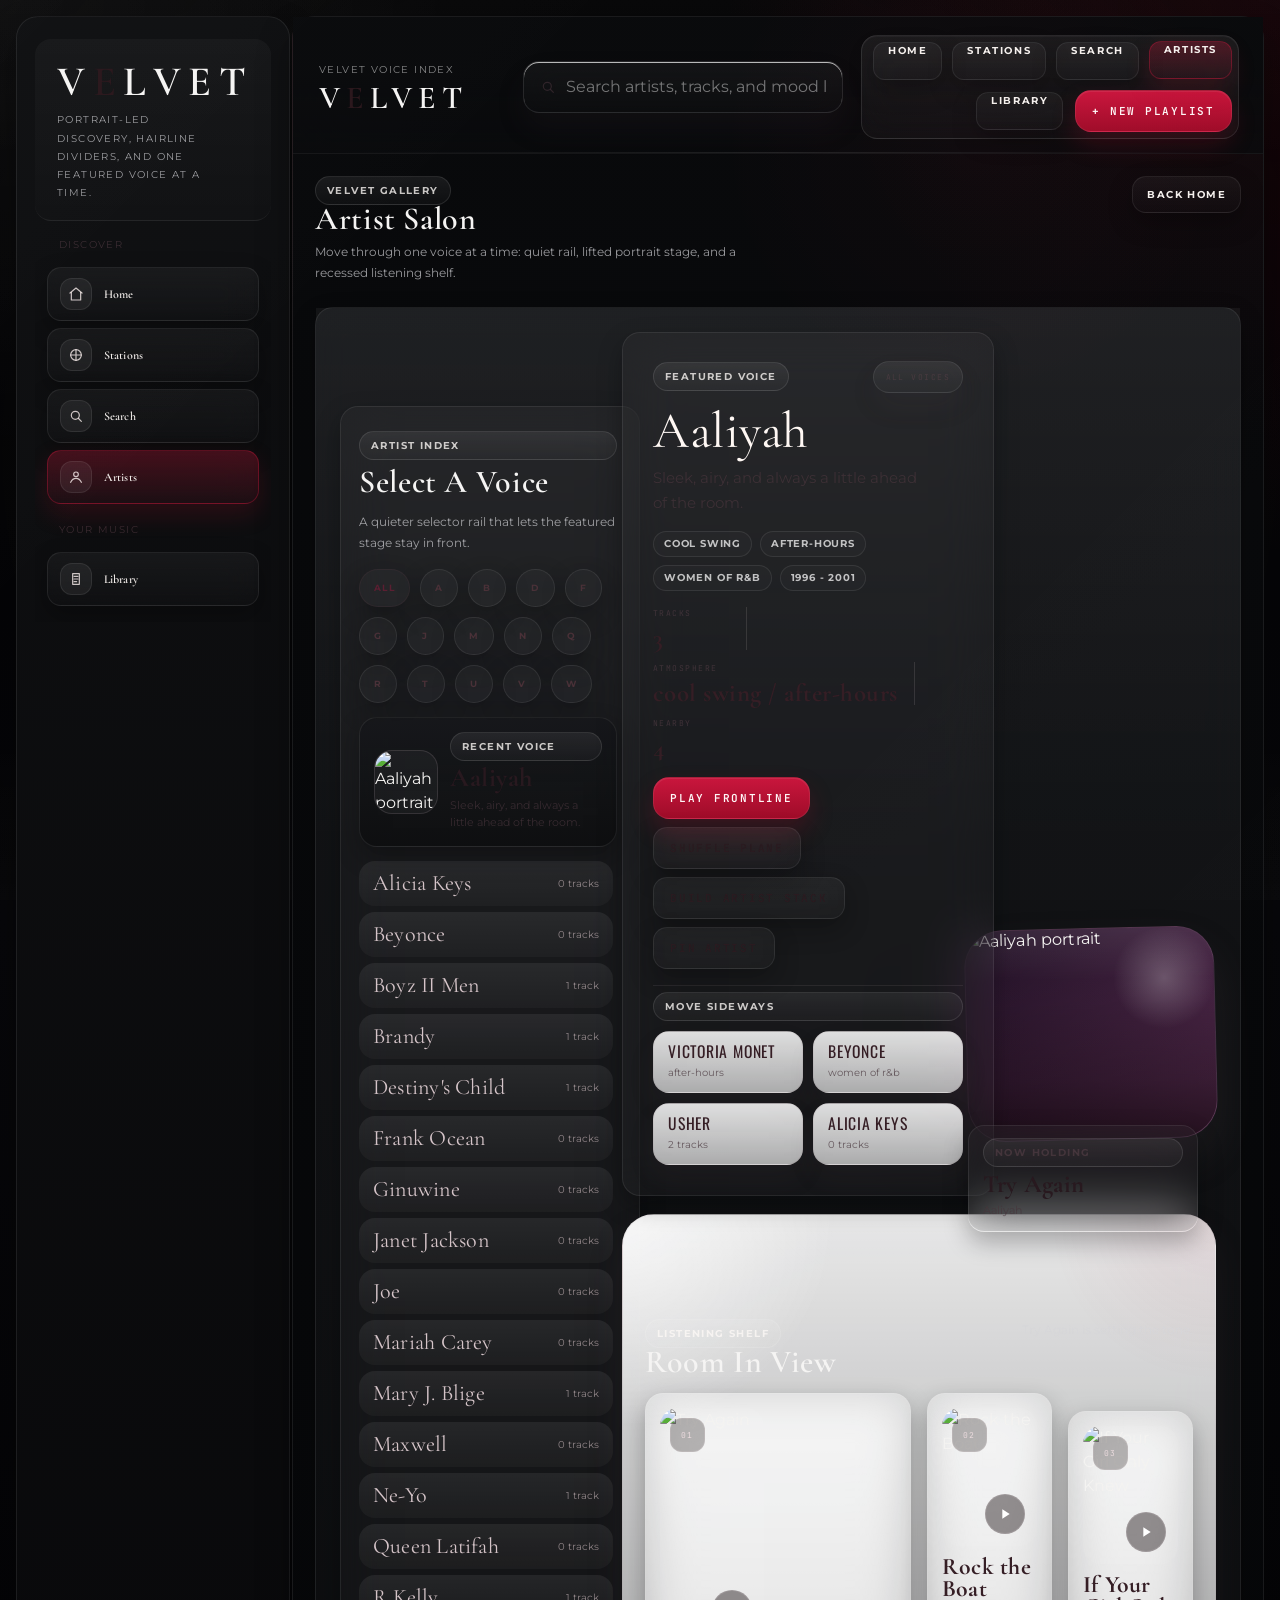
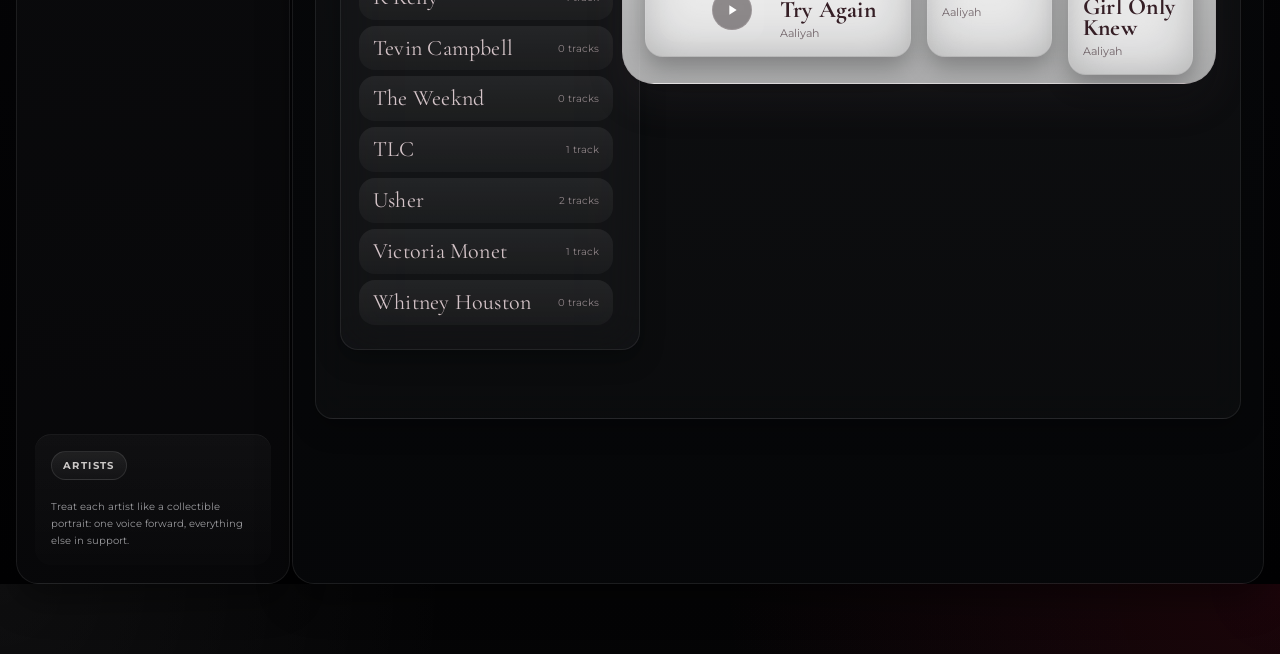
==== commit 9ca3a331: "Recast Velvet with nano-grade device UI" ====
--- a/artists.html
+++ b/artists.html
@@ -11,6 +11,7 @@
   <link rel="stylesheet" href="assets/css/components.css">
   <link rel="stylesheet" href="assets/css/pages.css">
   <link rel="stylesheet" href="assets/css/luxury-redesign.css">
+  <link rel="stylesheet" href="assets/css/nano-redesign.css">
 </head>
 <body class="page-velvet page-artists">
   <div id="yt-wrap" style="position:fixed;left:-9999px;top:0;width:480px;height:270px"></div>
@@ -139,3 +140,4 @@
 </body>
 </html>
 
+
--- a/assets/css/luxury-redesign.css
+++ b/assets/css/luxury-redesign.css
@@ -833,3 +833,522 @@
   }
 }
 
+
+/* Luxury usability refinement */
+.page-velvet{
+  --text:#fcf8f6;
+  --muted:rgba(235,229,225,.76);
+  --line:rgba(255,255,255,.11);
+  --line-strong:rgba(255,255,255,.22);
+  --shadow-soft:0 24px 80px rgba(0,0,0,.26);
+}
+.page-velvet .panel-kicker,
+.page-velvet .player-kicker,
+.page-velvet .mini-tag,
+.page-velvet .player-chip,
+.page-velvet .song-sub,
+.page-velvet .player-time,
+.page-velvet .velvet-player-time,
+.page-velvet .section-link{
+  font-size:9px;
+  letter-spacing:.14em;
+}
+.page-velvet .panel-kicker,
+.page-velvet .player-kicker,
+.page-velvet .mini-tag,
+.page-velvet .player-chip{
+  color:rgba(252,248,246,.78);
+}
+.page-velvet .panel-kicker,
+.page-velvet .mini-tag,
+.page-velvet .player-chip,
+.page-velvet .topbar-links,
+.page-velvet .topbar-search,
+.page-velvet .vol-wrap,
+.page-velvet .modal input,
+.page-velvet .search-query-bank,
+.page-velvet .library-memory-card,
+.page-velvet .stations-browser-stat,
+.page-velvet .station-detail-metric,
+.page-velvet .artist-detail-metric{
+  border-color:rgba(255,255,255,.1);
+  background:linear-gradient(180deg,rgba(255,255,255,.07),rgba(255,255,255,.028));
+}
+.page-velvet .section-copy,
+.page-velvet .song-sub,
+.page-velvet .player-artist,
+.page-velvet .ui-status-note,
+.page-velvet .ui-empty-card p,
+.page-velvet .ui-metric-card small{
+  color:rgba(235,229,225,.72);
+}
+.page-velvet .nav-item,
+.page-velvet .top-link,
+.page-velvet .btn-secondary,
+.page-velvet .btn-icon,
+.page-velvet .song-row,
+.page-velvet .ui-toggle-pill,
+.page-velvet .ui-chip-button{
+  border-color:rgba(255,255,255,.09);
+  background:linear-gradient(180deg,rgba(255,255,255,.085),rgba(255,255,255,.03));
+  box-shadow:0 12px 28px rgba(0,0,0,.14), 0 28px 60px rgba(0,0,0,.08);
+}
+.page-velvet .nav-item:hover,
+.page-velvet .top-link:hover,
+.page-velvet .btn-secondary:hover,
+.page-velvet .btn-icon:hover,
+.page-velvet .song-row:hover,
+.page-velvet .ui-toggle-pill:hover,
+.page-velvet .ui-chip-button:hover{
+  border-color:rgba(255,255,255,.16);
+  background:linear-gradient(180deg,rgba(255,255,255,.11),rgba(255,255,255,.04));
+}
+.page-velvet .panel,
+.page-velvet .search-result-panel,
+.page-velvet .search-hero-panel,
+.page-velvet .library-hero-panel,
+.page-velvet .library-insight-panel,
+.page-velvet .library-playlist-card,
+.page-velvet .station-player-panel,
+.page-velvet .stations-browser-panel,
+.page-velvet .artist-stage-copy,
+.page-velvet .artists-gallery-shell{
+  border-color:rgba(255,255,255,.1);
+  background:
+    radial-gradient(circle at top right,rgba(var(--accent-rgb),.08),transparent 24%),
+    linear-gradient(180deg,rgba(20,22,29,.62),rgba(9,10,14,.44));
+  box-shadow:0 18px 52px rgba(0,0,0,.2), 0 48px 120px rgba(0,0,0,.16);
+}
+.page-velvet .sidebar,
+.page-velvet .main-shell{
+  border-color:rgba(255,255,255,.08);
+  box-shadow:0 24px 60px rgba(0,0,0,.24), 0 80px 140px rgba(0,0,0,.16);
+}
+.page-velvet .main-shell{
+  background:
+    radial-gradient(circle at top right,rgba(var(--accent-rgb),.1),transparent 20%),
+    radial-gradient(circle at 12% 0%,rgba(255,255,255,.035),transparent 14%),
+    linear-gradient(180deg,rgba(10,11,15,.62),rgba(6,7,10,.5));
+}
+.page-velvet .topbar{
+  background:linear-gradient(180deg,rgba(8,9,12,.5) 54%,rgba(8,9,12,0));
+}
+.page-velvet .topbar-search input::placeholder,
+.page-home .velvet-search-lounge-form input::placeholder{
+  color:rgba(255,255,255,.58);
+}
+.page-velvet .player-bar{
+  gap:22px;
+  padding:18px 22px;
+  border-radius:30px;
+  border-color:rgba(255,255,255,.12);
+  background:
+    radial-gradient(circle at 8% 10%,rgba(var(--accent-rgb),.24),transparent 22%),
+    linear-gradient(180deg,rgba(18,20,28,.78),rgba(9,10,14,.64));
+  box-shadow:0 22px 56px rgba(0,0,0,.24),0 48px 120px rgba(0,0,0,.18);
+}
+.page-velvet .player-meta{align-items:center;min-width:0}
+.page-velvet .player-art{
+  width:72px;
+  height:72px;
+  border-radius:24px;
+  box-shadow:0 22px 44px rgba(0,0,0,.3),0 0 42px rgba(var(--accent-rgb),.12);
+}
+.page-velvet .player-art img{object-fit:cover}
+.page-velvet .player-text{min-width:0}
+.page-velvet .player-title{
+  font-size:16px;
+  line-height:1.1;
+  color:#fff8f5;
+  white-space:nowrap;
+  overflow:hidden;
+  text-overflow:ellipsis;
+}
+.page-velvet .player-artist{
+  font-size:12px;
+  color:rgba(235,229,225,.74);
+  white-space:nowrap;
+  overflow:hidden;
+  text-overflow:ellipsis;
+}
+.page-velvet .player-center-top{gap:18px}
+.page-velvet .player-controls{gap:12px}
+.page-velvet .player-controls .btn-icon,
+.page-home .velvet-control-button{
+  width:46px;
+  height:46px;
+  border-radius:16px;
+}
+.page-velvet #playerToggle,
+.page-home .velvet-control-main{
+  width:62px;
+  min-width:62px;
+  height:62px;
+  box-shadow:0 20px 40px rgba(86,12,30,.3), inset 0 1px 0 rgba(255,255,255,.16);
+}
+.page-velvet #playerToggle:hover,
+.page-home .velvet-control-main:hover{
+  transform:translateY(-2px) scale(1.02);
+}
+.page-velvet .player-track,
+.page-velvet .velvet-player-progress-track{
+  height:8px;
+  background:rgba(255,255,255,.1);
+}
+.page-velvet .player-time,
+.page-velvet .velvet-player-time{
+  font-size:10px;
+  color:rgba(255,255,255,.68);
+}
+.page-velvet .vol-wrap{
+  gap:8px;
+  min-height:52px;
+  padding:10px 14px;
+}
+.page-velvet [data-player-like-toggle].on,
+.page-velvet [data-player-command="shuffle"].is-active,
+.page-velvet [data-player-command="repeat"].is-active,
+.page-home .velvet-control-button.is-active,
+.page-home [data-player-like-toggle].on,
+.page-home [data-player-command="shuffle"].is-active,
+.page-home [data-player-command="repeat"].is-active{
+  border-color:rgba(var(--accent-rgb),.4);
+  background:linear-gradient(180deg,rgba(var(--accent-rgb),.32),rgba(255,255,255,.08));
+  box-shadow:0 14px 30px rgba(107,11,37,.24);
+  color:#fff7f4;
+}
+.page-home .velvet-home-shell{gap:30px}
+.page-home .velvet-home-hero{
+  grid-template-columns:minmax(0,1fr) minmax(420px,.96fr);
+  gap:42px;
+  padding:36px 38px;
+  background:
+    radial-gradient(circle at 16% 14%,rgba(var(--accent-rgb),.14),transparent 18%),
+    radial-gradient(circle at 86% 16%,rgba(255,255,255,.028),transparent 16%),
+    linear-gradient(145deg,rgba(12,14,19,.92) 0%,rgba(8,9,13,.78) 50%,rgba(6,7,10,.9) 100%);
+}
+.page-home .velvet-home-hero-copy{gap:18px;max-width:42ch}
+.page-home .velvet-home-hero-meta,
+.page-home .velvet-player-track-meta,
+.page-home .velvet-player-overline,
+.page-home .velvet-player-dashboard-label,
+.page-home .velvet-player-dashboard-state,
+.page-home .velvet-vault-stats span,
+.page-home .velvet-search-support span,
+.page-home .velvet-queue-caption,
+.page-home .velvet-home-hero-float span,
+.page-home .velvet-home-hero-float small{
+  font-size:9.5px;
+  letter-spacing:.14em;
+}
+.page-home .velvet-home-hero-meta{color:rgba(255,255,255,.72)}
+.page-home .velvet-home-hero h1{
+  font-size:clamp(2.6rem,4.2vw,4.2rem);
+  line-height:.96;
+  max-width:11.2ch;
+}
+.page-home .velvet-home-hero p{
+  max-width:40ch;
+  font-size:14px;
+  line-height:1.76;
+  color:rgba(240,232,228,.82);
+}
+.page-home .velvet-home-hero-visual{min-height:480px}
+.page-home .velvet-home-hero-art-shell{
+  width:min(100%,400px);
+  padding:20px;
+  box-shadow:0 26px 68px rgba(0,0,0,.34),0 0 56px rgba(var(--accent-rgb),.08);
+}
+.page-home .velvet-home-hero-art-shell::before{opacity:.28}
+.page-home .velvet-home-hero-float{
+  max-width:210px;
+  background:linear-gradient(180deg,rgba(255,255,255,.09),rgba(255,255,255,.035));
+}
+.page-home .velvet-home-hero-float strong{font-size:1rem}
+.page-home .velvet-home-dashboard-grid{grid-template-columns:minmax(0,1.38fr) minmax(300px,.62fr);gap:26px}
+.page-home .velvet-player-dashboard,
+.page-home .velvet-queue-panel,
+.page-home .velvet-station-salon,
+.page-home .velvet-library-vault,
+.page-home .velvet-search-lounge{
+  border-radius:32px;
+  background:
+    radial-gradient(circle at top right,rgba(var(--accent-rgb),.08),transparent 22%),
+    linear-gradient(180deg,rgba(18,20,28,.58),rgba(10,11,15,.42));
+}
+.page-home .velvet-player-dashboard{padding:32px 34px 28px}
+.page-home .velvet-player-dashboard-head{margin-bottom:26px}
+.page-home .velvet-player-dashboard-label,
+.page-home .velvet-player-description,
+.page-home .velvet-vault-copy p,
+.page-home .velvet-station-card p,
+.page-home .velvet-queue-row-copy small,
+.page-home .velvet-search-support span,
+.page-home .velvet-search-support strong,
+.page-home .velvet-queue-caption{
+  color:rgba(240,232,228,.8);
+}
+.page-home .velvet-player-dashboard-grid{grid-template-columns:minmax(300px,.76fr) minmax(0,1fr);gap:34px;align-items:center}
+.page-home .velvet-player-track-title{font-size:clamp(2rem,2.6vw,3rem);line-height:.98}
+.page-home .velvet-player-track-meta{font-size:14px;color:rgba(255,255,255,.76)}
+.page-home .velvet-player-description{font-size:13px;line-height:1.74;max-width:38ch}
+.page-home .velvet-player-control-row{gap:14px;margin-top:2px}
+.page-home .velvet-player-support-row{grid-template-columns:minmax(0,1fr) repeat(2,minmax(150px,.38fr));gap:14px}
+.page-home .velvet-volume-control,
+.page-home .velvet-player-support-card{
+  padding:16px 18px;
+  border-radius:20px;
+  border-color:rgba(255,255,255,.08);
+  background:linear-gradient(180deg,rgba(255,255,255,.05),rgba(255,255,255,.018));
+}
+.page-home .velvet-volume-control span,
+.page-home .velvet-player-support-card span{font-size:9px;color:rgba(255,255,255,.66)}
+.page-home .velvet-player-support-card strong{font-size:1.04rem}
+.page-home .velvet-queue-panel,
+.page-home .velvet-library-vault,
+.page-home .velvet-search-lounge{padding:28px}
+.page-home .velvet-queue-head h3,
+.page-home .velvet-vault-head h3,
+.page-home .velvet-search-lounge-head h3{font-size:1.7rem;line-height:1}
+.page-home .velvet-queue-row{
+  position:relative;
+  gap:14px;
+  padding:12px 14px;
+  border-radius:20px;
+  background:linear-gradient(180deg,rgba(255,255,255,.045),rgba(255,255,255,.016));
+}
+.page-home .velvet-queue-row::before{
+  content:"";
+  position:absolute;
+  inset:10px auto 10px 0;
+  width:2px;
+  border-radius:999px;
+  background:rgba(255,255,255,.12);
+  opacity:0;
+}
+.page-home .velvet-queue-row:hover::before,
+.page-home .velvet-queue-row.is-current::before{opacity:1}
+.page-home .velvet-queue-row.is-current{
+  border-color:rgba(var(--accent-rgb),.34);
+  background:linear-gradient(135deg,rgba(var(--accent-rgb),.22),rgba(255,255,255,.06));
+  box-shadow:0 18px 38px rgba(0,0,0,.22),0 0 0 1px rgba(var(--accent-rgb),.14) inset;
+}
+.page-home .velvet-queue-row img{box-shadow:0 12px 24px rgba(0,0,0,.22)}
+.page-home .velvet-queue-row-copy strong{font-size:14px}
+.page-home .velvet-queue-row-copy small{font-size:11px;color:rgba(255,255,255,.72)}
+.page-home .velvet-queue-row-state{
+  display:inline-flex;
+  align-items:center;
+  gap:8px;
+  justify-self:end;
+  padding:0 10px;
+  min-height:28px;
+  border-radius:999px;
+  border:1px solid rgba(255,255,255,.08);
+  background:rgba(255,255,255,.04);
+  color:rgba(255,255,255,.7);
+  font-size:9px;
+  letter-spacing:.14em;
+}
+.page-home .velvet-queue-row-state--live{
+  border-color:rgba(var(--accent-rgb),.28);
+  background:rgba(var(--accent-rgb),.18);
+  color:#fff8f5;
+}
+.page-home .velvet-queue-row-state em{font-style:normal}
+.page-home .velvet-queue-eq{
+  display:inline-flex;
+  align-items:flex-end;
+  gap:2px;
+  height:12px;
+}
+.page-home .velvet-queue-eq i{
+  display:block;
+  width:3px;
+  border-radius:999px;
+  background:linear-gradient(180deg,#fff9f6,rgba(255,255,255,.42));
+  animation:velvetEqPulse 1.1s ease-in-out infinite;
+}
+.page-home .velvet-queue-eq i:nth-child(1){height:6px}
+.page-home .velvet-queue-eq i:nth-child(2){height:12px;animation-delay:-.25s}
+.page-home .velvet-queue-eq i:nth-child(3){height:8px;animation-delay:-.45s}
+.page-home .velvet-station-grid{grid-template-columns:repeat(4,minmax(0,1fr));gap:18px}
+.page-home .velvet-station-card{
+  min-height:292px;
+  padding:22px;
+  border-color:rgba(255,255,255,.1);
+  box-shadow:0 18px 44px rgba(0,0,0,.22),0 36px 80px rgba(0,0,0,.14);
+}
+.page-home .velvet-station-card:hover{transform:translateY(-4px);box-shadow:0 26px 56px rgba(0,0,0,.26),0 44px 90px rgba(0,0,0,.16)}
+.page-home .velvet-station-card-top{align-items:flex-start}
+.page-home .velvet-station-card-count{font-size:9px;color:rgba(255,255,255,.72)}
+.page-home .velvet-station-card-body{min-height:196px}
+.page-home .velvet-station-card-copy{gap:12px;max-width:24ch}
+.page-home .velvet-station-card-signal{
+  display:flex;
+  align-items:center;
+  justify-content:space-between;
+  gap:10px;
+  color:rgba(255,255,255,.72);
+  font-size:9px;
+  letter-spacing:.14em;
+  text-transform:uppercase;
+}
+.page-home .velvet-station-card-bars{
+  display:flex;
+  align-items:flex-end;
+  gap:4px;
+  height:14px;
+}
+.page-home .velvet-station-card-bars span{
+  display:block;
+  width:4px;
+  height:var(--suite-level,50%);
+  border-radius:999px;
+  background:linear-gradient(180deg,rgba(255,255,255,.96),rgba(255,255,255,.36));
+  opacity:.88;
+}
+.page-home .velvet-station-card h3{font-size:1.6rem;line-height:1}
+.page-home .velvet-station-card p{font-size:12px;line-height:1.72;color:rgba(240,232,228,.82)}
+.page-home .velvet-station-card-voices{
+  display:flex;
+  flex-wrap:wrap;
+  gap:6px;
+}
+.page-home .velvet-station-card-voices span{
+  display:inline-flex;
+  align-items:center;
+  min-height:26px;
+  padding:0 10px;
+  border-radius:999px;
+  border:1px solid rgba(255,255,255,.1);
+  background:rgba(8,9,12,.2);
+  color:rgba(255,255,255,.84);
+  font-size:10px;
+}
+.page-home .velvet-station-card .btn-primary{width:100%;justify-content:center}
+.page-home .velvet-library-vault,
+.page-home .velvet-search-lounge{
+  gap:22px;
+}
+.page-home .velvet-vault-stats article,
+.page-home .velvet-search-support div{
+  background:linear-gradient(180deg,rgba(255,255,255,.05),rgba(255,255,255,.016));
+}
+.page-home .velvet-search-chip{
+  min-height:36px;
+  padding:0 14px;
+  color:rgba(255,255,255,.78);
+}
+.page-stations .station-player-panel,
+.page-stations .stations-browser-panel,
+.page-search .search-hero-panel,
+.page-search .search-result-panel,
+.page-library .library-hero-panel,
+.page-library .library-insight-panel,
+.page-library .library-summary-card,
+.page-library .library-playlist-card,
+.page-artists .artists-gallery-shell,
+.page-artists .artists-gallery-rail,
+.page-artists .artist-stage-copy,
+.page-artists .artist-stage-floating-card,
+.page-artists .artist-rotation-card,
+.page-artists .artist-rail-feature{
+  background:
+    radial-gradient(circle at top right,rgba(var(--accent-rgb),.08),transparent 18%),
+    linear-gradient(180deg,rgba(18,20,28,.56),rgba(10,11,15,.4));
+}
+.page-stations .station-player-copy,
+.page-stations .station-list-copy span,
+.page-search .section-copy,
+.page-library .section-copy,
+.page-artists .section-copy{color:rgba(240,232,228,.78)}
+.page-stations .station-list-item{
+  border-color:rgba(255,255,255,.1);
+  background:linear-gradient(180deg,rgba(255,255,255,.06),rgba(255,255,255,.02));
+}
+.page-stations .station-list-item:hover{
+  transform:translateY(-3px);
+  box-shadow:0 18px 42px rgba(0,0,0,.18);
+}
+.page-stations .station-list-copy strong{font-size:1.15rem;color:#fff8f5}
+.page-stations .station-list-copy span{font-size:11px;line-height:1.68}
+.page-stations .station-list-artists{
+  display:flex;
+  flex-wrap:wrap;
+  gap:6px;
+  margin-top:10px;
+}
+.page-stations .station-list-artists span{
+  display:inline-flex;
+  align-items:center;
+  min-height:24px;
+  padding:0 10px;
+  border-radius:999px;
+  border:1px solid rgba(255,255,255,.09);
+  background:rgba(255,255,255,.045);
+  color:rgba(255,255,255,.78);
+  font-size:9px;
+  letter-spacing:.12em;
+  text-transform:uppercase;
+}
+.page-stations .station-list-status,
+.page-stations .station-list-meta,
+.page-search .search-filter,
+.page-library .library-filter,
+.page-artists .alpha-btn{
+  font-size:9px;
+  letter-spacing:.14em;
+}
+.page-search .search-filter-bar,
+.page-search .search-lane-grid,
+.page-library .library-summary-grid,
+.page-artists .alpha-bar{gap:12px}
+@keyframes velvetEqPulse{
+  0%,100%{transform:scaleY(.62);opacity:.72}
+  50%{transform:scaleY(1);opacity:1}
+}
+@media (max-width:1280px){
+  .page-home .velvet-home-hero{grid-template-columns:1fr;gap:28px;padding:30px}
+  .page-home .velvet-home-hero-visual{min-height:380px}
+  .page-home .velvet-home-dashboard-grid{grid-template-columns:1fr}
+  .page-home .velvet-station-grid{grid-template-columns:repeat(2,minmax(0,1fr))}
+}
+@media (max-width:900px){
+  .page-velvet .player-bar{grid-template-columns:1fr;gap:14px;padding:16px 18px}
+  .page-velvet .player-right{justify-self:start}
+  .page-home .velvet-player-dashboard-grid,
+  .page-home .velvet-home-lower-grid,
+  .page-home .velvet-vault-grid,
+  .page-home .velvet-player-support-row,
+  .page-home .velvet-search-support,
+  .page-home .velvet-station-grid{grid-template-columns:1fr}
+  .page-home .velvet-home-hero{padding:26px}
+  .page-home .velvet-home-hero h1{font-size:clamp(2.3rem,9vw,3.5rem);max-width:none}
+  .page-home .velvet-home-hero-float{position:relative;inset:auto;max-width:none}
+  .page-home .velvet-player-dashboard,
+  .page-home .velvet-queue-panel,
+  .page-home .velvet-station-salon,
+  .page-home .velvet-library-vault,
+  .page-home .velvet-search-lounge{padding:22px}
+}
+@media (max-width:640px){
+  .page-velvet .content{padding:18px 14px 176px}
+  .page-velvet .player-bar{left:12px;right:12px;bottom:12px;border-radius:26px}
+  .page-velvet .player-controls{gap:10px;flex-wrap:wrap}
+  .page-home .velvet-home-shell{gap:22px}
+  .page-home .velvet-home-hero,
+  .page-home .velvet-player-dashboard,
+  .page-home .velvet-queue-panel,
+  .page-home .velvet-station-salon,
+  .page-home .velvet-library-vault,
+  .page-home .velvet-search-lounge{padding:18px;border-radius:26px}
+  .page-home .velvet-home-hero-art-shell{width:100%;transform:none}
+  .page-home .velvet-player-progress-block{grid-template-columns:40px minmax(0,1fr) 40px}
+  .page-home .velvet-queue-row{grid-template-columns:24px 48px minmax(0,1fr)}
+  .page-home .velvet-queue-row-state{display:none}
+  .page-home .velvet-station-card{min-height:256px;padding:18px}
+}
+@media (prefers-reduced-motion:reduce){
+  .page-home .velvet-queue-eq i{animation:none}
+}
--- a/assets/css/nano-redesign.css
+++ b/assets/css/nano-redesign.css
@@ -0,0 +1,1720 @@
+:root,
+body.page-velvet {
+  --nano-bg: #040405;
+  --nano-bg-soft: #0b0b0d;
+  --nano-bg-raise: #141417;
+  --nano-panel: rgba(18, 19, 22, 0.82);
+  --nano-panel-soft: rgba(22, 23, 27, 0.64);
+  --nano-panel-strong: rgba(10, 11, 14, 0.92);
+  --nano-stroke: rgba(255, 255, 255, 0.08);
+  --nano-stroke-strong: rgba(255, 255, 255, 0.14);
+  --nano-chrome: rgba(255, 255, 255, 0.28);
+  --nano-text: #f4f3f1;
+  --nano-muted: rgba(214, 214, 218, 0.7);
+  --nano-muted-strong: rgba(230, 230, 233, 0.84);
+  --nano-red: #a90d2a;
+  --nano-red-bright: #d61a3e;
+  --nano-red-soft: rgba(214, 26, 62, 0.18);
+  --nano-divider: rgba(255, 255, 255, 0.06);
+  --nano-shadow: 0 18px 34px rgba(0, 0, 0, 0.34);
+  --nano-shadow-tight: 0 10px 24px rgba(0, 0, 0, 0.28);
+  --nano-shadow-hero: 0 26px 60px rgba(0, 0, 0, 0.36);
+  --nano-radius-panel: 18px;
+  --nano-radius-control: 14px;
+  --nano-radius-small: 12px;
+}
+
+body.page-velvet {
+  font-family: "Montserrat", sans-serif;
+  color: var(--nano-text);
+  background:
+    radial-gradient(circle at top left, rgba(255, 255, 255, 0.045), transparent 18%),
+    radial-gradient(circle at top right, rgba(169, 13, 42, 0.14), transparent 22%),
+    linear-gradient(180deg, #040405 0%, #07070a 42%, #020203 100%);
+}
+
+body.page-velvet::before {
+  background:
+    radial-gradient(circle at center, transparent 48%, rgba(0, 0, 0, 0.26) 100%),
+    linear-gradient(180deg, rgba(255, 255, 255, 0.025), transparent 18%, transparent 82%, rgba(255, 255, 255, 0.018));
+}
+
+body.page-velvet::after {
+  background:
+    linear-gradient(135deg, rgba(255, 255, 255, 0.018), transparent 30%, transparent 70%, rgba(255, 255, 255, 0.012)),
+    radial-gradient(circle at 76% 16%, rgba(169, 13, 42, 0.08), transparent 20%);
+  mix-blend-mode: screen;
+  opacity: 0.42;
+}
+
+.page-velvet .app-shell {
+  gap: 16px;
+  min-height: 100vh;
+  padding: 16px 16px 0;
+}
+
+.page-velvet .sidebar,
+.page-velvet .main-shell,
+.page-velvet .panel,
+.page-velvet .player-bar,
+.page-velvet .modal,
+.page-velvet .search-preview,
+.page-velvet .song-row,
+.page-velvet .btn-secondary,
+.page-velvet .btn-icon,
+.page-velvet .topbar-search,
+.page-velvet .topbar-links,
+.page-velvet .nav-item,
+.page-velvet .vol-wrap,
+.page-velvet .ui-metric-card,
+.page-velvet .ui-toggle-pill,
+.page-velvet .ui-chip-button,
+.page-velvet .ui-status-note,
+.page-velvet .ui-loading-card,
+.page-velvet .library-memory-card,
+.page-velvet .stations-browser-stat,
+.page-velvet .search-query-bank,
+.page-velvet .station-detail-metric,
+.page-velvet .artist-detail-metric {
+  -webkit-backdrop-filter: blur(18px) saturate(1.04);
+  backdrop-filter: blur(18px) saturate(1.04);
+}
+
+.page-velvet .sidebar,
+.page-velvet .main-shell {
+  border: 1px solid var(--nano-stroke);
+  border-radius: 22px;
+  background: linear-gradient(180deg, rgba(11, 12, 14, 0.94), rgba(8, 8, 10, 0.9));
+  box-shadow: var(--nano-shadow);
+}
+
+.page-velvet .sidebar::before,
+.page-velvet .main-shell::before,
+.page-velvet .sidebar::after,
+.page-velvet .main-shell::after {
+  display: none;
+}
+
+.page-velvet .sidebar {
+  width: 274px;
+  padding: 22px 18px 18px;
+  background:
+    linear-gradient(180deg, rgba(16, 17, 19, 0.94), rgba(8, 8, 10, 0.92)),
+    linear-gradient(90deg, rgba(255, 255, 255, 0.02), transparent 24%);
+}
+
+.page-velvet .main-shell {
+  background:
+    radial-gradient(circle at 100% 0%, rgba(169, 13, 42, 0.08), transparent 18%),
+    linear-gradient(180deg, rgba(9, 10, 12, 0.96), rgba(6, 7, 9, 0.96));
+}
+
+.page-velvet .brand,
+.page-velvet .sidebar-foot {
+  border-color: var(--nano-divider);
+  border-radius: 16px;
+  background: linear-gradient(180deg, rgba(255, 255, 255, 0.035), rgba(255, 255, 255, 0.01));
+}
+
+.page-velvet .brand {
+  gap: 10px;
+}
+
+.page-velvet .brand-mark,
+.page-velvet .topbar-signature,
+.page-velvet h1,
+.page-velvet h2,
+.page-velvet h3,
+.page-velvet h4,
+.page-velvet .display,
+.page-velvet .section-title {
+  font-family: "Cormorant Garamond", serif;
+  font-weight: 600;
+  letter-spacing: 0.02em;
+  color: #f5f4f3;
+}
+
+.page-velvet .brand-mark,
+.page-velvet .topbar-signature {
+  letter-spacing: 0.18em;
+}
+
+.page-velvet .brand-note,
+.page-velvet .section-copy,
+.page-velvet .sidebar-foot p,
+.page-velvet .song-sub,
+.page-velvet .ui-metric-card small,
+.page-velvet .ui-status-note,
+.page-velvet .ui-empty-card p,
+.page-velvet .player-artist,
+.page-velvet .player-time,
+.page-velvet .velvet-player-time {
+  color: var(--nano-muted);
+}
+
+.page-velvet .nav-label,
+.page-velvet .brand-note,
+.page-velvet .topbar-overline,
+.page-velvet .player-kicker,
+.page-velvet .panel-kicker,
+.page-velvet .mini-tag,
+.page-velvet .section-link,
+.page-velvet .song-sub,
+.page-velvet .ui-status-note,
+.page-velvet .ui-metric-card span,
+.page-velvet .ui-toggle-pill span,
+.page-velvet .ui-chip-button,
+.page-velvet .search-filter,
+.page-velvet .library-filter,
+.page-velvet .alpha-btn,
+.page-velvet .player-chip,
+.page-velvet .player-source,
+.page-velvet .player-quality,
+.page-velvet .player-repeat-badge {
+  font-family: "Montserrat", sans-serif;
+  text-transform: uppercase;
+  letter-spacing: 0.14em;
+}
+
+.page-velvet .nav-label,
+.page-velvet .topbar-overline,
+.page-velvet .panel-kicker,
+.page-velvet .mini-tag,
+.page-velvet .player-kicker,
+.page-velvet .player-chip,
+.page-velvet .player-source,
+.page-velvet .player-quality,
+.page-velvet .section-link,
+.page-velvet .brand-note {
+  font-size: 10px;
+}
+
+.page-velvet .nav-item,
+.page-velvet .top-link,
+.page-velvet .section-link,
+.page-velvet .btn,
+.page-velvet .btn-secondary,
+.page-velvet .btn-icon,
+.page-velvet .song-row,
+.page-velvet .ui-toggle-pill,
+.page-velvet .ui-chip-button,
+.page-velvet .library-filter,
+.page-velvet .search-filter,
+.page-velvet .alpha-btn {
+  border: 1px solid var(--nano-stroke);
+  border-radius: var(--nano-radius-control);
+  background: linear-gradient(180deg, rgba(255, 255, 255, 0.045), rgba(255, 255, 255, 0.012));
+  box-shadow: var(--nano-shadow-tight);
+}
+
+.page-velvet .btn,
+.page-velvet .top-link,
+.page-velvet .ui-chip-button,
+.page-velvet .ui-toggle-pill,
+.page-velvet .library-filter,
+.page-velvet .search-filter {
+  min-height: 42px;
+  padding: 0 16px;
+  font-size: 11px;
+  font-weight: 600;
+}
+
+.page-velvet .btn-icon {
+  width: 42px;
+  height: 42px;
+  border-radius: 14px;
+}
+
+.page-velvet .nav-item:hover,
+.page-velvet .top-link:hover,
+.page-velvet .section-link:hover,
+.page-velvet .btn-secondary:hover,
+.page-velvet .btn-icon:hover,
+.page-velvet .song-row:hover,
+.page-velvet .ui-toggle-pill:hover,
+.page-velvet .ui-chip-button:hover,
+.page-velvet .library-filter:hover,
+.page-velvet .search-filter:hover,
+.page-velvet .btn-primary:hover {
+  transform: translateY(-1px);
+  border-color: var(--nano-stroke-strong);
+  background: linear-gradient(180deg, rgba(255, 255, 255, 0.06), rgba(255, 255, 255, 0.018));
+}
+
+.page-velvet .btn-primary,
+.page-velvet .velvet-control-main,
+.page-velvet .nano-primary-button {
+  border: 1px solid rgba(255, 255, 255, 0.08);
+  border-radius: 16px;
+  background: linear-gradient(180deg, #c9163d 0%, #9f0c29 100%);
+  color: #fff7f7;
+  box-shadow: 0 12px 24px rgba(169, 13, 42, 0.24), inset 0 1px 0 rgba(255, 255, 255, 0.08);
+}
+
+.page-velvet .nav-item.active,
+.page-velvet .top-link.active,
+.page-velvet .ui-toggle-pill.is-active,
+.page-velvet .ui-chip-button.is-active,
+.page-velvet .search-query-chip.is-saved,
+.page-velvet .library-filter.is-active,
+.page-velvet .station-list-item.is-active,
+.page-velvet [data-player-command="shuffle"].is-active,
+.page-velvet [data-player-command="repeat"].is-active,
+.page-velvet [data-player-like-toggle].on {
+  border-color: rgba(214, 26, 62, 0.34);
+  background: linear-gradient(180deg, rgba(214, 26, 62, 0.28), rgba(214, 26, 62, 0.08));
+  box-shadow: 0 10px 24px rgba(169, 13, 42, 0.2);
+}
+
+.page-velvet .panel,
+.page-velvet .search-result-panel,
+.page-velvet .search-hero-panel,
+.page-velvet .library-hero-panel,
+.page-velvet .library-insight-panel,
+.page-velvet .library-playlist-card,
+.page-velvet .station-player-panel,
+.page-velvet .stations-browser-panel,
+.page-velvet .artist-stage-copy,
+.page-velvet .artists-gallery-shell,
+.page-velvet .artist-stage-floating-card,
+.page-velvet .artist-rotation-card,
+.page-velvet .artist-rail-feature,
+.page-velvet .artists-gallery-rail {
+  border: 1px solid var(--nano-stroke);
+  border-radius: var(--nano-radius-panel);
+  background:
+    linear-gradient(180deg, rgba(22, 23, 26, 0.88), rgba(12, 13, 15, 0.82));
+  box-shadow: var(--nano-shadow-tight);
+}
+
+.page-velvet .topbar {
+  align-items: center;
+  gap: 18px;
+  padding: 18px 24px 14px;
+  border-bottom: 1px solid rgba(255, 255, 255, 0.05);
+  background: linear-gradient(180deg, rgba(10, 11, 13, 0.96) 42%, rgba(10, 11, 13, 0.72) 100%);
+}
+
+.page-velvet .topbar-brand {
+  gap: 8px;
+}
+
+.page-velvet .topbar-overline {
+  color: rgba(255, 255, 255, 0.5);
+}
+
+.page-velvet .topbar-search {
+  flex: 1 1 440px;
+  max-width: 560px;
+  min-height: 46px;
+  border-radius: 16px;
+  background: linear-gradient(180deg, rgba(255, 255, 255, 0.045), rgba(255, 255, 255, 0.016));
+}
+
+.page-velvet .topbar-search input::placeholder {
+  color: rgba(255, 255, 255, 0.42);
+}
+
+.page-velvet .topbar-links {
+  gap: 10px;
+  border-radius: 16px;
+  padding: 6px;
+}
+
+.page-velvet .top-link {
+  min-height: 38px;
+  padding: 0 14px;
+  border-radius: 12px;
+  font-size: 10px;
+  font-weight: 700;
+}
+
+.page-velvet .content {
+  padding: 22px 22px 164px;
+}
+
+.page-velvet .page-stack {
+  gap: 22px;
+}
+
+.page-velvet .player-bar {
+  left: 308px;
+  right: 16px;
+  bottom: 16px;
+  display: none;
+  grid-template-columns: minmax(220px, 0.74fr) minmax(260px, 1fr) minmax(200px, 0.68fr);
+  gap: 20px;
+  align-items: center;
+  padding: 16px 18px;
+  border: 1px solid var(--nano-stroke);
+  border-radius: 18px;
+  background:
+    linear-gradient(180deg, rgba(18, 19, 22, 0.92), rgba(10, 11, 14, 0.9));
+  box-shadow: var(--nano-shadow);
+}
+
+.page-velvet .player-bar.visible {
+  display: grid;
+}
+
+.page-velvet .player-meta,
+.page-velvet .player-center,
+.page-velvet .player-right {
+  min-width: 0;
+}
+
+.page-velvet .player-meta {
+  display: grid;
+  grid-template-columns: 56px minmax(0, 1fr);
+  gap: 14px;
+  align-items: center;
+}
+
+.page-velvet .player-art {
+  width: 56px;
+  height: 56px;
+  border-radius: 16px;
+  overflow: hidden;
+  border: 1px solid rgba(255, 255, 255, 0.08);
+  box-shadow: inset 0 0 0 1px rgba(255, 255, 255, 0.02), 0 10px 24px rgba(0, 0, 0, 0.28);
+}
+
+.page-velvet .player-art img,
+.page-velvet .nano-cover-card img,
+.page-velvet .nano-suite-card-visual img,
+.page-velvet .nano-library-cover-wall img,
+.page-velvet .song-thumb,
+.page-velvet .station-list-hero,
+.page-velvet .media-slot img {
+  width: 100%;
+  height: 100%;
+  object-fit: cover;
+  display: block;
+}
+
+.page-velvet .player-text {
+  display: grid;
+  gap: 4px;
+  min-width: 0;
+}
+
+.page-velvet .player-title {
+  font-size: 14px;
+  font-weight: 600;
+  white-space: nowrap;
+  overflow: hidden;
+  text-overflow: ellipsis;
+  color: #f7f6f4;
+}
+
+.page-velvet .player-artist {
+  font-size: 12px;
+  white-space: nowrap;
+  overflow: hidden;
+  text-overflow: ellipsis;
+}
+
+.page-velvet .player-center {
+  display: grid;
+  gap: 12px;
+}
+
+.page-velvet .player-source-row {
+  display: flex;
+  align-items: center;
+  justify-content: space-between;
+  gap: 12px;
+  min-height: 24px;
+}
+
+.page-velvet .player-chip {
+  display: inline-flex;
+  align-items: center;
+  min-height: 24px;
+  padding: 0 10px;
+  border-radius: 999px;
+  border: 1px solid var(--nano-stroke);
+  background: rgba(255, 255, 255, 0.03);
+  color: rgba(255, 255, 255, 0.78);
+}
+
+.page-velvet .player-source {
+  display: inline-flex;
+  gap: 8px;
+  align-items: center;
+  color: rgba(255, 255, 255, 0.6);
+}
+
+.page-velvet .player-source em {
+  font-style: normal;
+  color: rgba(255, 255, 255, 0.82);
+}
+
+.page-velvet .player-controls {
+  display: flex;
+  align-items: center;
+  gap: 10px;
+}
+
+.page-velvet #playerToggle {
+  width: 54px;
+  min-width: 54px;
+  height: 54px;
+  border-radius: 18px;
+}
+
+.page-velvet .player-progress,
+.page-home .nano-progress-meta {
+  display: grid;
+  grid-template-columns: 42px minmax(0, 1fr) 48px;
+  align-items: center;
+  gap: 12px;
+}
+
+.page-velvet .player-track,
+.page-velvet .velvet-player-progress-track,
+.page-home .nano-progress-track {
+  position: relative;
+  height: 3px;
+  border-radius: 999px;
+  overflow: hidden;
+  background: rgba(255, 255, 255, 0.08);
+}
+
+.page-velvet .player-fill,
+.page-velvet .velvet-player-progress-fill,
+.page-home .nano-progress-fill {
+  position: absolute;
+  inset: 0 auto 0 0;
+  width: 0;
+  border-radius: inherit;
+  background: linear-gradient(90deg, #f4476b, #b40d2c);
+}
+
+.page-velvet .player-time,
+.page-velvet .velvet-player-time {
+  font-size: 11px;
+  font-weight: 500;
+}
+
+.page-velvet .player-right {
+  display: grid;
+  grid-template-columns: auto auto 1fr;
+  align-items: center;
+  gap: 10px;
+}
+
+.page-velvet .vol-wrap {
+  display: grid;
+  gap: 4px;
+  min-height: 44px;
+  padding: 8px 12px;
+  border-radius: 14px;
+}
+
+.page-velvet .vol-wrap small {
+  font-size: 10px;
+  color: var(--nano-muted);
+}
+
+.page-velvet input[type="range"] {
+  accent-color: var(--nano-red-bright);
+}
+
+.page-velvet .nano-home-shell,
+.page-stations .stations-page,
+.page-search .search-page,
+.page-library .library-page,
+.page-artists .artists-page {
+  display: grid;
+  gap: 22px;
+}
+
+.page-home .nano-home-top {
+  display: grid;
+  grid-template-columns: minmax(0, 1.34fr) minmax(300px, 0.74fr);
+  gap: 18px;
+  align-items: start;
+}
+
+.page-home .nano-nowplaying-hero {
+  padding: 26px;
+  overflow: hidden;
+  position: relative;
+}
+
+.page-home .nano-nowplaying-hero::before {
+  content: "";
+  position: absolute;
+  inset: 0;
+  background:
+    linear-gradient(90deg, transparent 0%, rgba(var(--hero-rgb, 169, 13, 42), 0.1) 100%),
+    radial-gradient(circle at 78% 42%, rgba(var(--hero-rgb, 169, 13, 42), 0.16), transparent 28%);
+  pointer-events: none;
+}
+
+.page-home .nano-nowplaying-head,
+.page-home .nano-station-head,
+.page-home .nano-module-head,
+.page-home .nano-queue-head {
+  position: relative;
+  z-index: 1;
+  display: flex;
+  align-items: center;
+  justify-content: space-between;
+  gap: 14px;
+}
+
+.page-home .nano-device-label {
+  display: inline-flex;
+  align-items: center;
+  gap: 10px;
+  color: rgba(255, 255, 255, 0.62);
+  font-size: 10px;
+  text-transform: uppercase;
+  letter-spacing: 0.16em;
+}
+
+.page-home .nano-source-badge {
+  display: inline-flex;
+  align-items: center;
+  gap: 8px;
+  min-height: 28px;
+  padding: 0 12px;
+  border: 1px solid var(--nano-stroke);
+  border-radius: 999px;
+  background: rgba(255, 255, 255, 0.03);
+  color: rgba(255, 255, 255, 0.74);
+  font-size: 10px;
+  text-transform: uppercase;
+  letter-spacing: 0.14em;
+}
+
+.page-home .nano-source-badge em {
+  font-style: normal;
+  color: rgba(255, 255, 255, 0.92);
+}
+
+.page-home .nano-nowplaying-grid {
+  position: relative;
+  z-index: 1;
+  display: grid;
+  grid-template-columns: minmax(280px, 360px) minmax(0, 1fr);
+  gap: 30px;
+  align-items: center;
+  margin-top: 22px;
+}
+
+.page-home .nano-vinyl-stage {
+  position: relative;
+  min-height: 360px;
+  display: grid;
+  place-items: center;
+}
+
+.page-home .nano-vinyl-disc {
+  position: absolute;
+  top: 50%;
+  left: 50%;
+  width: min(82%, 310px);
+  aspect-ratio: 1;
+  transform: translate(-10%, -50%);
+  border-radius: 50%;
+  border: 1px solid rgba(255, 255, 255, 0.08);
+  background:
+    radial-gradient(circle at center, rgba(255, 255, 255, 0.12) 0 10%, rgba(var(--hero-rgb, 169, 13, 42), 0.16) 10% 24%, rgba(255, 255, 255, 0.05) 24% 28%, transparent 28% 100%),
+    repeating-radial-gradient(circle at center, rgba(255, 255, 255, 0.085) 0 1px, transparent 1px 8px),
+    linear-gradient(180deg, rgba(255, 255, 255, 0.14), rgba(var(--hero-rgb, 169, 13, 42), 0.22));
+  box-shadow: inset 0 0 0 1px rgba(255, 255, 255, 0.02), 0 18px 48px rgba(0, 0, 0, 0.34);
+}
+
+.page-home .nano-vinyl-disc::before {
+  content: "";
+  position: absolute;
+  inset: 16px;
+  border-radius: 50%;
+  border: 1px solid rgba(255, 255, 255, 0.06);
+}
+
+.page-home .nano-vinyl-disc::after {
+  content: "";
+  position: absolute;
+  inset: -1px;
+  border-radius: 50%;
+  background: conic-gradient(from 180deg, transparent 0 72%, rgba(255, 255, 255, 0.26) 78%, transparent 84% 100%);
+  opacity: 0;
+}
+
+.page-home .nano-cover-card {
+  position: relative;
+  z-index: 2;
+  width: min(100%, 316px);
+  aspect-ratio: 1;
+  overflow: hidden;
+  border-radius: 18px;
+  border: 1px solid rgba(255, 255, 255, 0.1);
+  background: linear-gradient(180deg, rgba(255, 255, 255, 0.035), rgba(255, 255, 255, 0.01));
+  box-shadow: 0 18px 40px rgba(0, 0, 0, 0.32);
+}
+
+.page-home .nano-cover-card::after {
+  content: "";
+  position: absolute;
+  inset: 0;
+  background: linear-gradient(180deg, rgba(255, 255, 255, 0.06), transparent 20%, transparent 75%, rgba(0, 0, 0, 0.14));
+  pointer-events: none;
+}
+
+.page-home [data-player-surface].is-playing .nano-vinyl-disc {
+  animation: nanoSpin 14s linear infinite;
+}
+
+.page-home [data-player-surface].is-playing .nano-vinyl-disc::after {
+  animation: nanoArc 3.2s ease-in-out infinite;
+}
+
+.page-home .nano-nowplaying-copy {
+  display: grid;
+  gap: 16px;
+  min-width: 0;
+}
+
+.page-home .nano-track-kicker {
+  color: rgba(255, 255, 255, 0.58);
+  font-size: 10px;
+  text-transform: uppercase;
+  letter-spacing: 0.16em;
+}
+
+.page-home .nano-nowplaying-copy h1 {
+  margin: 0;
+  font-size: clamp(2.5rem, 4.8vw, 4.65rem);
+  line-height: 0.92;
+  max-width: 12.2ch;
+}
+
+.page-home .nano-track-line {
+  display: flex;
+  flex-wrap: wrap;
+  align-items: center;
+  gap: 10px;
+  color: var(--nano-muted-strong);
+  font-size: 14px;
+  font-weight: 500;
+}
+
+.page-home .nano-track-line .divider {
+  width: 24px;
+  height: 1px;
+  background: rgba(255, 255, 255, 0.14);
+}
+
+.page-home .nano-track-blurb {
+  max-width: 40ch;
+  margin: 0;
+  font-size: 13px;
+  line-height: 1.7;
+  color: var(--nano-muted);
+}
+
+.page-home .nano-progress-stack {
+  display: grid;
+  gap: 10px;
+}
+
+.page-home .nano-main-controls {
+  display: flex;
+  align-items: center;
+  gap: 12px;
+}
+
+.page-home .nano-main-controls .btn-icon {
+  width: 46px;
+  height: 46px;
+}
+
+.page-home .nano-main-controls .nano-primary-button {
+  width: 58px;
+  height: 58px;
+  min-width: 58px;
+  border-radius: 18px;
+}
+
+.page-home .nano-main-controls .nano-primary-button svg,
+.page-velvet #playerToggle svg {
+  width: 20px;
+  height: 20px;
+}
+
+.page-home .nano-aux-controls {
+  display: flex;
+  align-items: center;
+  gap: 10px;
+  margin-left: 6px;
+}
+
+.page-home .nano-secondary-controls {
+  display: grid;
+  grid-template-columns: repeat(3, minmax(0, 1fr));
+  gap: 10px;
+}
+
+.page-home .nano-secondary-button,
+.page-home .nano-volume-strip {
+  min-height: 54px;
+  padding: 12px 14px;
+  border: 1px solid var(--nano-stroke);
+  border-radius: 16px;
+  background: linear-gradient(180deg, rgba(255, 255, 255, 0.045), rgba(255, 255, 255, 0.012));
+  box-shadow: var(--nano-shadow-tight);
+}
+
+.page-home .nano-secondary-button {
+  display: grid;
+  gap: 4px;
+  justify-items: start;
+  color: var(--nano-text);
+}
+
+.page-home .nano-secondary-button span,
+.page-home .nano-volume-strip span,
+.page-home .nano-mini-label,
+.page-home .nano-detail-card span,
+.page-home .nano-queue-stamp,
+.page-home .nano-library-stat span,
+.page-home .nano-search-shortcut-label,
+.page-stations .station-list-status,
+.page-stations .station-list-meta,
+.page-search .search-preview-label,
+.page-search .search-query-bank-head,
+.page-library .library-memory-card span {
+  color: rgba(255, 255, 255, 0.56);
+  font-size: 10px;
+  text-transform: uppercase;
+  letter-spacing: 0.14em;
+}
+
+.page-home .nano-secondary-button strong,
+.page-home .nano-volume-strip strong {
+  font-size: 12px;
+  font-weight: 600;
+}
+
+.page-home .nano-volume-strip {
+  display: grid;
+  gap: 6px;
+  align-content: center;
+}
+
+.page-home .nano-volume-strip small {
+  color: rgba(255, 255, 255, 0.82);
+  font-size: 11px;
+}
+
+.page-home .nano-detail-strip {
+  display: grid;
+  grid-template-columns: repeat(3, minmax(0, 1fr));
+  gap: 10px;
+}
+
+.page-home .nano-detail-card {
+  min-height: 68px;
+  padding: 14px;
+  border-radius: 16px;
+  border: 1px solid var(--nano-stroke);
+  background: linear-gradient(180deg, rgba(255, 255, 255, 0.036), rgba(255, 255, 255, 0.01));
+}
+
+.page-home .nano-detail-card strong {
+  display: block;
+  margin-top: 8px;
+  font-size: 14px;
+  color: #f5f4f3;
+}
+
+.page-home .nano-queue-dock {
+  padding: 22px;
+  display: grid;
+  gap: 18px;
+}
+
+.page-home .nano-queue-head h2,
+.page-home .nano-station-head h2,
+.page-home .nano-module-head h2 {
+  margin: 8px 0 0;
+  font-size: 1.8rem;
+  line-height: 0.94;
+}
+
+.page-home .nano-queue-stamp {
+  display: inline-flex;
+  align-items: center;
+  min-height: 26px;
+  padding: 0 10px;
+  border: 1px solid var(--nano-stroke);
+  border-radius: 999px;
+  background: rgba(255, 255, 255, 0.03);
+}
+
+.page-home .nano-queue-list {
+  display: grid;
+  gap: 10px;
+}
+
+.page-home .nano-queue-row {
+  display: grid;
+  grid-template-columns: 34px 54px minmax(0, 1fr) auto;
+  align-items: center;
+  gap: 12px;
+  min-height: 74px;
+  padding: 10px 12px;
+  border: 1px solid rgba(255, 255, 255, 0.05);
+  border-radius: 16px;
+  background: linear-gradient(180deg, rgba(255, 255, 255, 0.034), rgba(255, 255, 255, 0.012));
+  text-align: left;
+}
+
+.page-home .nano-queue-row.is-current {
+  border-color: rgba(214, 26, 62, 0.28);
+  background: linear-gradient(180deg, rgba(214, 26, 62, 0.16), rgba(255, 255, 255, 0.024));
+  box-shadow: 0 12px 28px rgba(169, 13, 42, 0.16);
+}
+
+.page-home .nano-queue-index {
+  color: rgba(255, 255, 255, 0.42);
+  font-size: 11px;
+  font-weight: 600;
+  text-align: center;
+}
+
+.page-home .nano-queue-row img {
+  width: 54px;
+  height: 54px;
+  border-radius: 14px;
+  border: 1px solid rgba(255, 255, 255, 0.06);
+}
+
+.page-home .nano-queue-copy {
+  display: grid;
+  gap: 4px;
+  min-width: 0;
+}
+
+.page-home .nano-queue-copy strong,
+.page-search .search-preview-copy strong,
+.page-library .song-title,
+.page-stations .station-list-copy strong,
+.page-stations .station-player-lead strong,
+.page-search .song-title,
+.page-artists .song-title {
+  font-size: 13px;
+  font-weight: 600;
+  color: #f6f5f3;
+  white-space: nowrap;
+  overflow: hidden;
+  text-overflow: ellipsis;
+}
+
+.page-home .nano-queue-copy small,
+.page-search .search-preview-copy small,
+.page-library .song-sub,
+.page-search .song-sub,
+.page-stations .station-list-copy span,
+.page-stations .station-player-copy,
+.page-artists .song-sub {
+  font-size: 11px;
+  color: var(--nano-muted);
+}
+
+.page-home .nano-queue-state {
+  display: inline-flex;
+  align-items: center;
+  gap: 8px;
+  min-height: 26px;
+  padding: 0 10px;
+  border-radius: 999px;
+  border: 1px solid var(--nano-stroke);
+  color: rgba(255, 255, 255, 0.62);
+  font-size: 10px;
+  text-transform: uppercase;
+  letter-spacing: 0.14em;
+}
+
+.page-home .nano-queue-state--live {
+  border-color: rgba(214, 26, 62, 0.26);
+  color: #fff7f6;
+}
+
+.page-home .nano-queue-eq {
+  display: inline-flex;
+  align-items: flex-end;
+  gap: 2px;
+  height: 10px;
+}
+
+.page-home .nano-queue-eq i {
+  display: block;
+  width: 2px;
+  background: #f1eff0;
+  border-radius: 999px;
+  animation: nanoEq 1.1s ease-in-out infinite;
+}
+
+.page-home .nano-queue-eq i:nth-child(1) { height: 5px; }
+.page-home .nano-queue-eq i:nth-child(2) { height: 10px; animation-delay: -0.2s; }
+.page-home .nano-queue-eq i:nth-child(3) { height: 7px; animation-delay: -0.42s; }
+
+.page-home .nano-queue-actions,
+.page-home .nano-module-actions {
+  display: flex;
+  flex-wrap: wrap;
+  gap: 10px;
+}
+
+.page-home .nano-suite-deck,
+.page-home .nano-home-support {
+  display: grid;
+  gap: 18px;
+}
+
+.page-home .nano-suite-deck {
+  padding: 24px;
+}
+
+.page-home .nano-suite-grid {
+  display: grid;
+  grid-template-columns: repeat(3, minmax(0, 1fr));
+  gap: 14px;
+}
+
+.page-home .nano-suite-card {
+  position: relative;
+  overflow: hidden;
+  padding: 18px;
+  border: 1px solid rgba(255, 255, 255, 0.08);
+  border-radius: 18px;
+  background:
+    linear-gradient(180deg, rgba(18, 19, 22, 0.88), rgba(10, 11, 13, 0.84));
+  box-shadow: var(--nano-shadow-tight);
+}
+
+.page-home .nano-suite-card::before {
+  content: "";
+  position: absolute;
+  inset: 0;
+  background:
+    linear-gradient(180deg, rgba(255, 255, 255, 0.02), transparent 26%),
+    linear-gradient(135deg, rgba(var(--suite-rgb, 169, 13, 42), 0.18), transparent 54%),
+    var(--suite-image, none);
+  background-size: auto, auto, cover;
+  background-position: 0 0, 0 0, center;
+  opacity: 0.22;
+  pointer-events: none;
+}
+
+.page-home .nano-suite-card > * {
+  position: relative;
+  z-index: 1;
+}
+
+.page-home .nano-suite-card-head,
+.page-home .nano-suite-card-foot {
+  display: flex;
+  align-items: center;
+  justify-content: space-between;
+  gap: 12px;
+}
+
+.page-home .nano-suite-ordinal,
+.page-home .nano-suite-status {
+  color: rgba(255, 255, 255, 0.56);
+  font-size: 10px;
+  text-transform: uppercase;
+  letter-spacing: 0.16em;
+}
+
+.page-home .nano-suite-card-visual {
+  margin-top: 16px;
+  height: 132px;
+  border-radius: 14px;
+  overflow: hidden;
+  border: 1px solid rgba(255, 255, 255, 0.06);
+  background: rgba(255, 255, 255, 0.03);
+}
+
+.page-home .nano-suite-card-body {
+  display: grid;
+  gap: 12px;
+  margin-top: 18px;
+}
+
+.page-home .nano-suite-signal {
+  display: flex;
+  align-items: center;
+  justify-content: space-between;
+  gap: 10px;
+  color: rgba(255, 255, 255, 0.56);
+  font-size: 10px;
+  text-transform: uppercase;
+  letter-spacing: 0.14em;
+}
+
+.page-home .nano-suite-bars,
+.page-stations .station-list-signal {
+  display: flex;
+  align-items: flex-end;
+  gap: 3px;
+  height: 16px;
+}
+
+.page-home .nano-suite-bars span,
+.page-stations .station-list-signal span {
+  display: block;
+  width: 3px;
+  height: var(--suite-level, 50%);
+  border-radius: 999px;
+  background: linear-gradient(180deg, rgba(255, 255, 255, 0.94), rgba(255, 255, 255, 0.24));
+}
+
+.page-home .nano-suite-card h3 {
+  margin: 0;
+  font-size: 1.55rem;
+  line-height: 0.96;
+}
+
+.page-home .nano-suite-card p {
+  margin: 0;
+  font-size: 12px;
+  line-height: 1.65;
+  color: var(--nano-muted);
+}
+
+.page-home .nano-suite-tags,
+.page-home .nano-suite-artists,
+.page-stations .station-list-tags,
+.page-stations .station-list-artists,
+.page-search .search-query-bank-chips,
+.page-home .nano-search-shortcuts {
+  display: flex;
+  flex-wrap: wrap;
+  gap: 8px;
+}
+
+.page-home .nano-suite-tags span,
+.page-home .nano-suite-artists span,
+.page-stations .station-list-tags span,
+.page-stations .station-list-artists span,
+.page-home .nano-search-chip,
+.page-search .search-query-chip,
+.page-velvet .mini-tag {
+  display: inline-flex;
+  align-items: center;
+  min-height: 26px;
+  padding: 0 10px;
+  border: 1px solid rgba(255, 255, 255, 0.08);
+  border-radius: 999px;
+  background: rgba(255, 255, 255, 0.025);
+  color: rgba(255, 255, 255, 0.72);
+  font-size: 10px;
+  letter-spacing: 0.08em;
+  text-transform: uppercase;
+}
+
+.page-home .nano-home-support {
+  grid-template-columns: repeat(2, minmax(0, 1fr));
+}
+
+.page-home .nano-module-card {
+  padding: 22px;
+}
+
+.page-home .nano-library-grid {
+  display: grid;
+  grid-template-columns: 168px minmax(0, 1fr);
+  gap: 18px;
+  align-items: center;
+}
+
+.page-home .nano-library-cover-wall {
+  display: grid;
+  grid-template-columns: repeat(2, minmax(0, 1fr));
+  gap: 6px;
+}
+
+.page-home .nano-library-cover-wall img,
+.page-home .nano-library-cover-wall-empty {
+  aspect-ratio: 1;
+  border-radius: 12px;
+  border: 1px solid rgba(255, 255, 255, 0.06);
+}
+
+.page-home .nano-library-cover-wall-empty {
+  display: grid;
+  place-items: center;
+  color: rgba(255, 255, 255, 0.5);
+  font-family: "Cormorant Garamond", serif;
+  font-size: 2rem;
+}
+
+.page-home .nano-library-copy,
+.page-home .nano-search-copy {
+  display: grid;
+  gap: 14px;
+}
+
+.page-home .nano-library-copy p,
+.page-home .nano-search-copy p {
+  margin: 0;
+  font-size: 12px;
+  line-height: 1.7;
+  color: var(--nano-muted);
+}
+
+.page-home .nano-library-stats,
+.page-home .nano-search-insights {
+  display: grid;
+  grid-template-columns: repeat(3, minmax(0, 1fr));
+  gap: 10px;
+}
+
+.page-home .nano-library-stat,
+.page-home .nano-search-insights div {
+  padding: 12px;
+  border-radius: 14px;
+  border: 1px solid rgba(255, 255, 255, 0.06);
+  background: rgba(255, 255, 255, 0.025);
+}
+
+.page-home .nano-library-stat strong,
+.page-home .nano-search-insights strong {
+  display: block;
+  margin-top: 8px;
+  font-size: 13px;
+  color: #f5f4f3;
+}
+
+.page-home .nano-search-form {
+  display: grid;
+  grid-template-columns: minmax(0, 1fr) auto;
+  gap: 10px;
+}
+
+.page-home .nano-search-form input {
+  min-height: 44px;
+  padding: 0 14px;
+  border: 1px solid var(--nano-stroke);
+  border-radius: 14px;
+  background: rgba(255, 255, 255, 0.025);
+  color: var(--nano-text);
+}
+
+.page-home .nano-search-form input::placeholder {
+  color: rgba(255, 255, 255, 0.42);
+}
+
+.page-stations .stations-layout {
+  display: grid;
+  grid-template-columns: minmax(0, 1.08fr) minmax(340px, 0.92fr);
+  gap: 18px;
+}
+
+.page-stations .station-player-panel,
+.page-stations .stations-browser-panel,
+.page-search .search-hero-panel,
+.page-search .search-result-panel,
+.page-library .library-hero-panel,
+.page-library .library-insight-panel,
+.page-library .library-playlist-card,
+.page-library .library-summary-card,
+.page-artists .artists-gallery-shell,
+.page-artists .artist-stage-copy,
+.page-artists .artist-stage-floating-card,
+.page-artists .artist-rotation-card,
+.page-artists .artists-gallery-rail {
+  border-radius: 18px;
+}
+
+.page-stations .station-player-panel,
+.page-search .search-hero-panel,
+.page-library .library-hero-panel,
+.page-artists .artists-gallery-shell {
+  padding: 24px;
+}
+
+.page-stations .station-player-head,
+.page-search .search-hero-head,
+.page-library .library-hero-copy,
+.page-artists .artists-gallery-head {
+  gap: 14px;
+}
+
+.page-stations .station-player-shell {
+  margin-top: 22px;
+}
+
+.page-stations .station-player-main {
+  display: grid;
+  grid-template-columns: minmax(260px, 0.88fr) minmax(0, 1fr);
+  gap: 24px;
+  align-items: center;
+}
+
+.page-stations .station-player-art-shell,
+.page-stations .station-player-art,
+.page-stations .station-player-detail,
+.page-stations .station-player-route-note,
+.page-stations .station-detail-metric,
+.page-search .search-query-bank,
+.page-library .library-memory-card,
+.page-artists .artist-stage-floating-card {
+  border-radius: 16px;
+}
+
+.page-stations .station-player-route-note,
+.page-library .library-memory-card,
+.page-search .search-query-bank,
+.page-artists .artist-stage-floating-card {
+  border: 1px solid var(--nano-stroke);
+  background: rgba(255, 255, 255, 0.03);
+}
+
+.page-stations .station-player-route-note,
+.page-library .library-memory-card,
+.page-artists .artist-stage-floating-card {
+  padding: 12px 14px;
+}
+
+.page-stations .station-player-actions,
+.page-search .search-filter-bar,
+.page-library .library-filter-bar,
+.page-library .library-summary-grid,
+.page-artists .alpha-bar {
+  gap: 10px;
+}
+
+.page-stations .stations-browser-grid {
+  display: grid;
+  gap: 12px;
+}
+
+.page-stations .station-list-item {
+  display: grid;
+  grid-template-columns: 140px minmax(0, 1fr) auto;
+  gap: 14px;
+  align-items: center;
+  padding: 12px;
+  border-radius: 16px;
+  background: linear-gradient(180deg, rgba(255, 255, 255, 0.04), rgba(255, 255, 255, 0.014));
+}
+
+.page-stations .station-list-visual {
+  position: relative;
+  height: 110px;
+  border-radius: 14px;
+  overflow: hidden;
+}
+
+.page-stations .station-list-preview-row {
+  position: absolute;
+  left: 10px;
+  right: 10px;
+  bottom: 10px;
+  display: flex;
+  align-items: center;
+  justify-content: space-between;
+  gap: 10px;
+  padding: 8px 10px;
+  border-radius: 12px;
+  background: rgba(7, 8, 10, 0.64);
+  border: 1px solid rgba(255, 255, 255, 0.08);
+}
+
+.page-stations .station-list-preview-stack {
+  display: flex;
+  align-items: center;
+}
+
+.page-stations .station-list-preview-stack img,
+.page-stations .station-list-preview-empty {
+  width: 28px;
+  height: 28px;
+  margin-left: -8px;
+  border-radius: 10px;
+  border: 1px solid rgba(255, 255, 255, 0.08);
+  background: rgba(255, 255, 255, 0.06);
+}
+
+.page-stations .station-list-preview-stack img:first-child,
+.page-stations .station-list-preview-empty:first-child {
+  margin-left: 0;
+}
+
+.page-stations .station-list-copy {
+  display: grid;
+  gap: 8px;
+}
+
+.page-stations .station-list-copy span {
+  line-height: 1.62;
+}
+
+.page-search .search-hero-panel,
+.page-library .library-hero-panel {
+  display: grid;
+  gap: 18px;
+}
+
+.page-search .search-filter-bar,
+.page-library .library-filter-bar,
+.page-search .search-lane-grid,
+.page-library .library-summary-grid,
+.page-artists .alpha-bar,
+.page-artists .artist-rotation-grid {
+  display: flex;
+  flex-wrap: wrap;
+}
+
+.page-search .search-result-grid,
+.page-library .library-playlist-grid,
+.page-artists .artists-gallery-grid {
+  display: grid;
+  gap: 16px;
+}
+
+.page-search .song-row,
+.page-library .song-row,
+.page-artists .song-row {
+  min-height: 64px;
+  grid-template-columns: 34px 52px minmax(0, 1fr) 40px 40px;
+  border-radius: 14px;
+}
+
+.page-search .song-thumb,
+.page-library .song-thumb,
+.page-artists .song-thumb {
+  width: 52px;
+  height: 52px;
+  border-radius: 12px;
+}
+
+.page-library .library-stage {
+  display: grid;
+  gap: 18px;
+}
+
+.page-library .library-memory-strip {
+  display: grid;
+  grid-template-columns: repeat(3, minmax(0, 1fr));
+  gap: 10px;
+}
+
+.page-library .library-memory-card strong,
+.page-library .library-insight-value,
+.page-library .library-summary-card strong {
+  display: block;
+  margin-top: 10px;
+  color: #f5f4f3;
+}
+
+.page-library .library-summary-card {
+  padding: 18px;
+  border: 1px solid var(--nano-stroke);
+  border-radius: 16px;
+  background: rgba(255, 255, 255, 0.025);
+}
+
+.page-library .library-summary-card p {
+  margin: 10px 0 0;
+  color: var(--nano-muted);
+  font-size: 12px;
+  line-height: 1.6;
+}
+
+.page-artists .artists-gallery-shell {
+  padding: 24px;
+}
+
+.page-artists .artists-gallery-body {
+  display: grid;
+  grid-template-columns: 280px minmax(0, 1fr);
+  gap: 18px;
+}
+
+.page-artists .artists-gallery-rail,
+.page-artists .artist-stage-copy,
+.page-artists .artist-stage-floating-card,
+.page-artists .artist-rotation-card {
+  border: 1px solid var(--nano-stroke);
+  background: rgba(255, 255, 255, 0.028);
+}
+
+.page-artists .alpha-btn,
+.page-library .library-filter,
+.page-search .search-filter,
+.page-search .search-query-chip {
+  min-height: 38px;
+  padding: 0 14px;
+  border-radius: 12px;
+}
+
+.page-velvet .modal {
+  border-radius: 18px;
+  border-color: var(--nano-stroke);
+  background: linear-gradient(180deg, rgba(18, 19, 22, 0.96), rgba(10, 11, 14, 0.94));
+}
+
+.page-velvet .modal input {
+  border-radius: 14px;
+  border: 1px solid var(--nano-stroke);
+  background: rgba(255, 255, 255, 0.03);
+  color: var(--nano-text);
+}
+
+.page-velvet .toast {
+  border-radius: 14px;
+  background: rgba(10, 11, 13, 0.92);
+  border: 1px solid var(--nano-stroke);
+  box-shadow: var(--nano-shadow-tight);
+}
+
+@keyframes nanoSpin {
+  from { transform: translate(-10%, -50%) rotate(0deg); }
+  to { transform: translate(-10%, -50%) rotate(360deg); }
+}
+
+@keyframes nanoArc {
+  0%, 70%, 100% { opacity: 0; }
+  20%, 44% { opacity: 1; }
+}
+
+@keyframes nanoEq {
+  0%, 100% { transform: scaleY(0.55); opacity: 0.7; }
+  50% { transform: scaleY(1); opacity: 1; }
+}
+
+@media (max-width: 1340px) {
+  .page-home .nano-home-top,
+  .page-stations .stations-layout,
+  .page-artists .artists-gallery-body {
+    grid-template-columns: 1fr;
+  }
+
+  .page-home .nano-nowplaying-grid,
+  .page-stations .station-player-main,
+  .page-home .nano-library-grid {
+    grid-template-columns: 1fr;
+  }
+
+  .page-home .nano-vinyl-stage {
+    min-height: 300px;
+  }
+
+  .page-home .nano-suite-grid {
+    grid-template-columns: repeat(2, minmax(0, 1fr));
+  }
+}
+
+@media (max-width: 1080px) {
+  .page-velvet .app-shell {
+    padding: 14px 14px 0;
+  }
+
+  .page-velvet .sidebar {
+    width: 232px;
+  }
+
+  .page-velvet .player-bar {
+    left: 248px;
+    grid-template-columns: 1fr;
+  }
+
+  .page-velvet .player-right {
+    grid-template-columns: repeat(3, auto);
+    justify-content: start;
+  }
+
+  .page-home .nano-home-support {
+    grid-template-columns: 1fr;
+  }
+
+  .page-search .search-result-grid,
+  .page-library .library-playlist-grid,
+  .page-artists .artists-gallery-grid {
+    grid-template-columns: 1fr;
+  }
+}
+
+@media (max-width: 860px) {
+  .page-velvet .app-shell {
+    display: block;
+    padding-bottom: 0;
+  }
+
+  .page-velvet .sidebar {
+    width: auto;
+    margin-bottom: 12px;
+  }
+
+  .page-velvet .main-shell {
+    min-height: auto;
+  }
+
+  .page-velvet .topbar {
+    flex-wrap: wrap;
+  }
+
+  .page-velvet .topbar-search {
+    order: 3;
+    width: 100%;
+    max-width: none;
+  }
+
+  .page-velvet .topbar-links {
+    width: 100%;
+    justify-content: space-between;
+  }
+
+  .page-velvet .content {
+    padding: 18px 18px 196px;
+  }
+
+  .page-home .nano-secondary-controls,
+  .page-home .nano-detail-strip,
+  .page-home .nano-library-stats,
+  .page-home .nano-search-insights,
+  .page-library .library-memory-strip {
+    grid-template-columns: 1fr;
+  }
+
+  .page-home .nano-suite-grid {
+    grid-template-columns: 1fr;
+  }
+}
+
+@media (max-width: 640px) {
+  .page-velvet .brand-mark,
+  .page-velvet .topbar-signature {
+    letter-spacing: 0.14em;
+  }
+
+  .page-velvet .topbar-signature {
+    font-size: 28px;
+  }
+
+  .page-velvet .content {
+    padding: 16px 14px 186px;
+  }
+
+  .page-velvet .player-bar {
+    left: 12px;
+    right: 12px;
+    bottom: 12px;
+    padding: 14px;
+    border-radius: 16px;
+  }
+
+  .page-velvet .player-meta {
+    grid-template-columns: 48px minmax(0, 1fr);
+  }
+
+  .page-velvet .player-art {
+    width: 48px;
+    height: 48px;
+  }
+
+  .page-velvet .player-progress {
+    grid-template-columns: 36px minmax(0, 1fr) 40px;
+  }
+
+  .page-home .nano-nowplaying-hero,
+  .page-home .nano-suite-deck,
+  .page-home .nano-module-card,
+  .page-home .nano-queue-dock,
+  .page-stations .station-player-panel,
+  .page-stations .stations-browser-panel,
+  .page-search .search-hero-panel,
+  .page-search .search-result-panel,
+  .page-library .library-hero-panel,
+  .page-library .library-insight-panel,
+  .page-library .library-summary-card,
+  .page-artists .artists-gallery-shell,
+  .page-artists .artist-stage-copy,
+  .page-artists .artist-stage-floating-card,
+  .page-artists .artist-rotation-card {
+    padding: 18px;
+  }
+
+  .page-home .nano-nowplaying-copy h1 {
+    max-width: none;
+    font-size: clamp(2.15rem, 12vw, 3.1rem);
+  }
+
+  .page-home .nano-main-controls {
+    flex-wrap: wrap;
+  }
+
+  .page-home .nano-aux-controls {
+    margin-left: 0;
+  }
+
+  .page-home .nano-queue-row,
+  .page-search .song-row,
+  .page-library .song-row,
+  .page-artists .song-row {
+    grid-template-columns: 30px 46px minmax(0, 1fr) 36px;
+  }
+
+  .page-home .nano-queue-state,
+  .page-search .song-row .btn-icon:last-child,
+  .page-library .song-row .btn-icon:last-child,
+  .page-artists .song-row .btn-icon:last-child {
+    display: none;
+  }
+
+  .page-home .nano-search-form {
+    grid-template-columns: 1fr;
+  }
+}
+
+@media (prefers-reduced-motion: reduce) {
+  .page-home [data-player-surface].is-playing .nano-vinyl-disc,
+  .page-home [data-player-surface].is-playing .nano-vinyl-disc::after,
+  .page-home .nano-queue-eq i {
+    animation: none;
+  }
+}
+
+.page-velvet .nav-copy {
+  display: grid;
+  gap: 2px;
+}
+
+.page-velvet .nav-copy small {
+  display: none;
+}
+
+.page-velvet .nav-copy strong {
+  font-size: 12px;
+  font-weight: 600;
+}
+
+.page-velvet .sidebar-nav {
+  gap: 18px;
+}
+
+.page-velvet .sidebar-foot .panel-kicker {
+  display: inline-block;
+  margin-bottom: 8px;
+}
+
+.page-velvet .btn svg,
+.page-velvet .btn-icon svg,
+.page-home .nano-secondary-button svg,
+.page-home .nano-primary-button svg,
+.page-home .nano-main-controls svg,
+.page-velvet .nav-icon svg,
+.page-velvet .topbar-search svg {
+  stroke-linecap: round;
+  stroke-linejoin: round;
+}
+
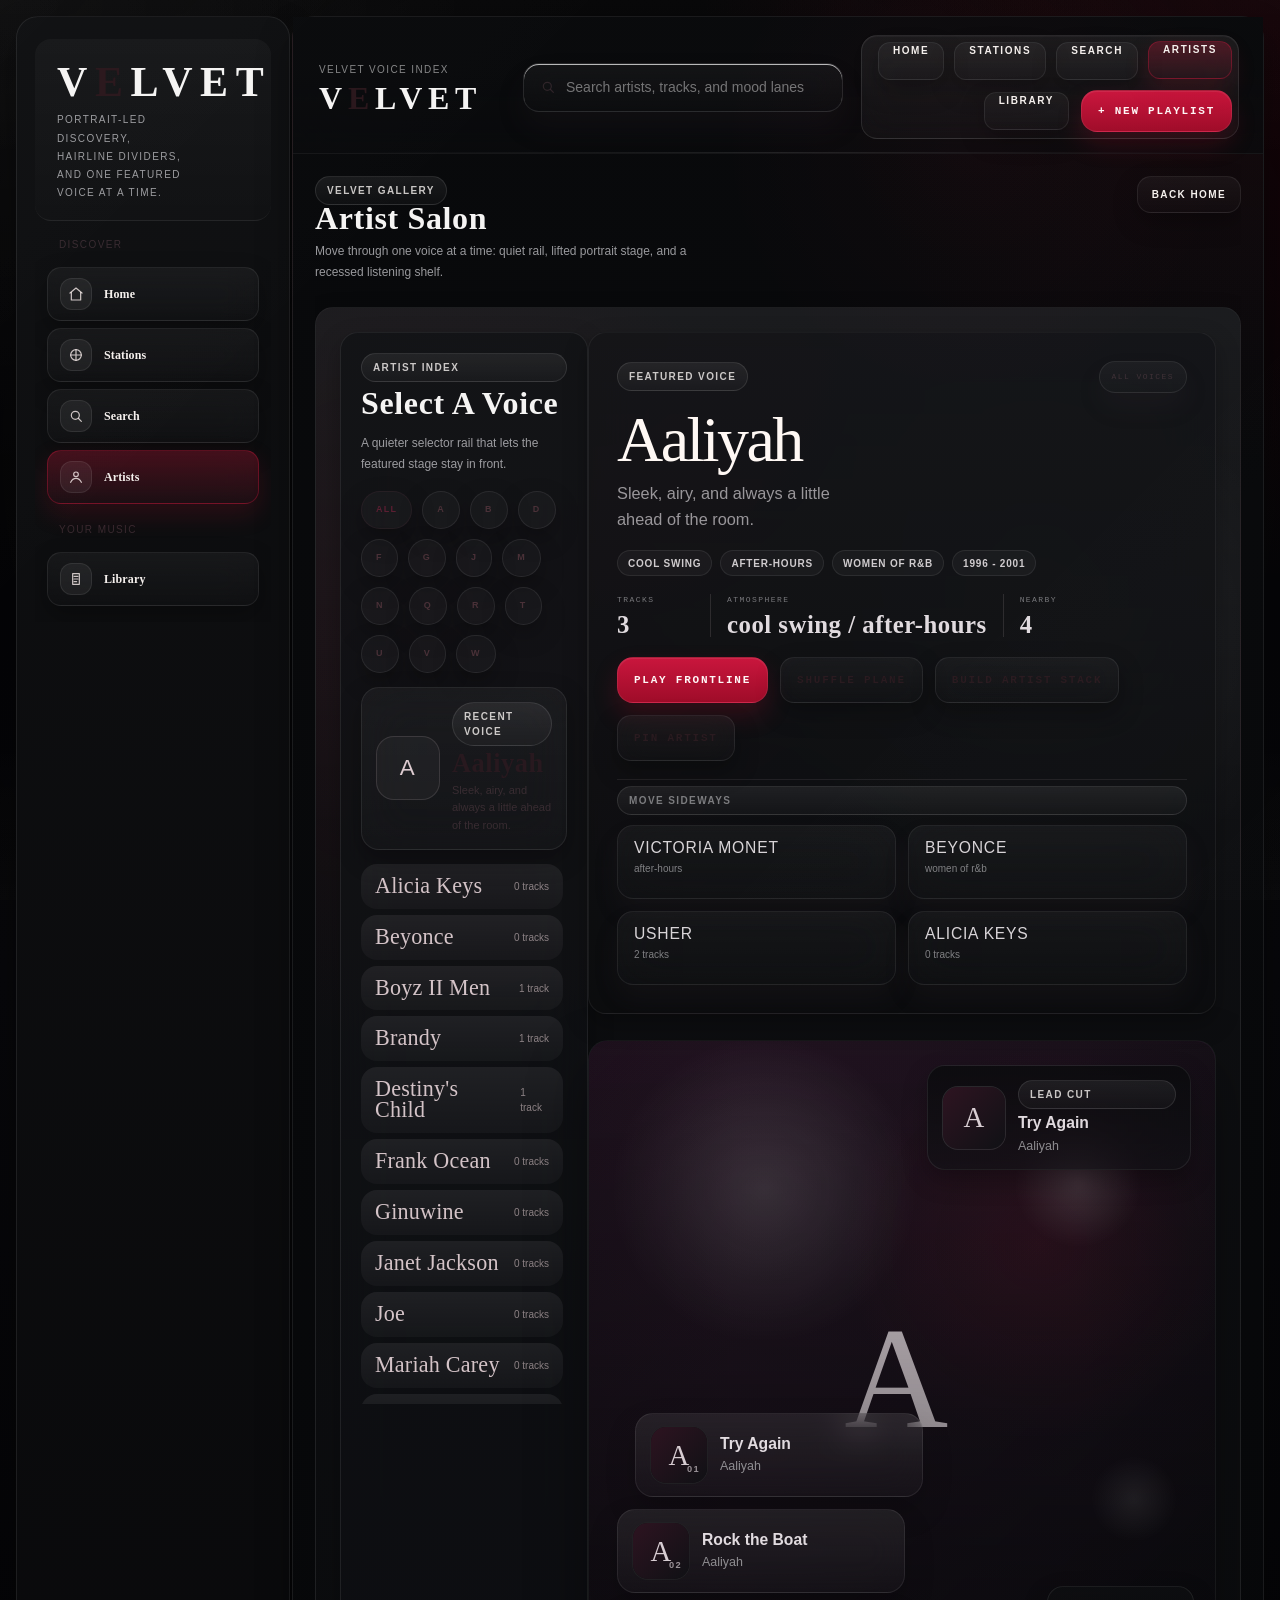
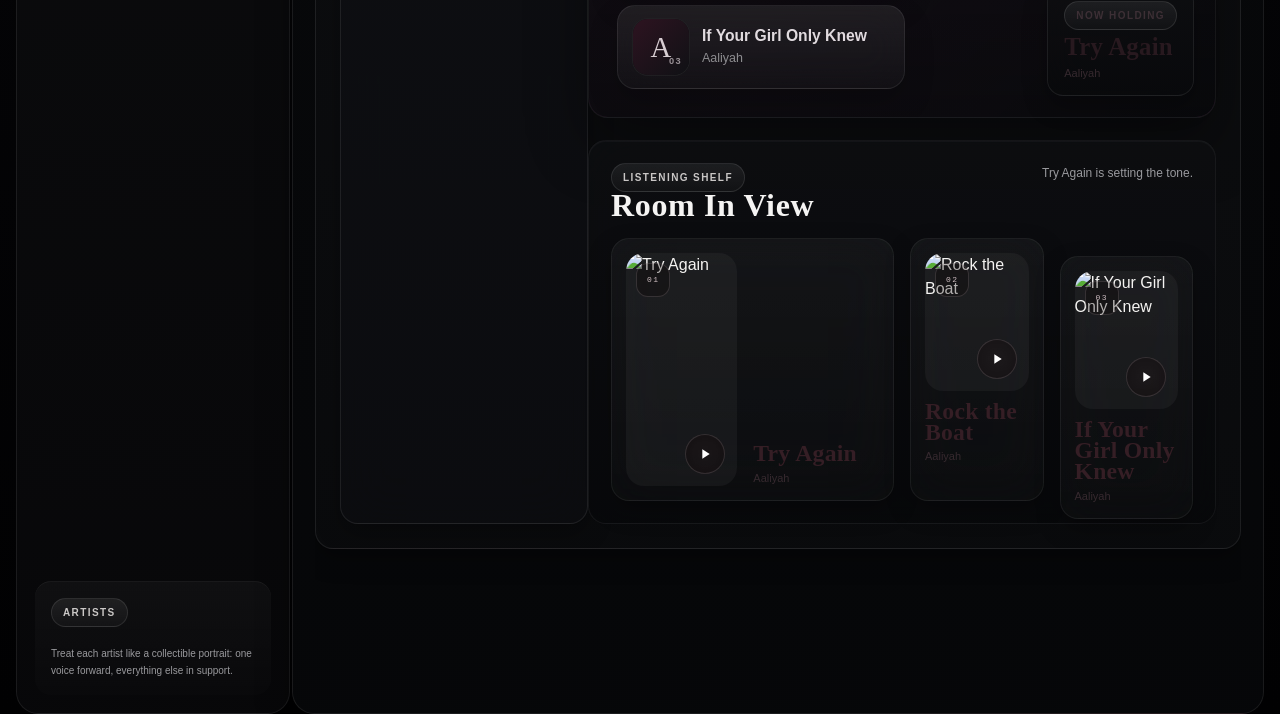
==== commit dda06db1: "Harden Velvet client rendering and API handling" ====
--- a/artists.html
+++ b/artists.html
@@ -3,6 +3,7 @@
 <head>
   <meta charset="UTF-8">
   <meta name="viewport" content="width=device-width, initial-scale=1.0">
+  <meta http-equiv="Content-Security-Policy" content="default-src 'self'; script-src 'self' https://www.youtube.com https://www.youtube-nocookie.com https://apis.google.com; style-src 'self' 'unsafe-inline' https://fonts.googleapis.com; font-src 'self' https://fonts.gstatic.com data:; img-src 'self' data: https: file:; connect-src 'self' https://www.youtube.com https://www.googleapis.com; frame-src https://www.youtube.com https://www.youtube-nocookie.com; object-src 'none'; base-uri 'self'; frame-ancestors 'none';">
   <title>Velvet | Artists</title>
   <meta name="description" content="Velvet artist view mapped as a perspective-driven index of voices, essentials, and front-plane profiles.">
   <link rel="stylesheet" href="assets/css/tokens.css">
--- a/assets/css/nano-redesign.css
+++ b/assets/css/nano-redesign.css
@@ -1718,3 +1718,927 @@
   stroke-linejoin: round;
 }
 
+/* ===== VERIFICATION FIXES: HEADER / STATIONS / ARTISTS ===== */
+.page-velvet .topbar-search {
+  flex: 1 1 620px;
+  max-width: 700px;
+  min-width: 320px;
+}
+
+.page-velvet .topbar-search input {
+  font-size: 14px;
+}
+
+.page-stations .station-player-panel {
+  overflow: hidden;
+}
+
+.page-stations .station-player-shell {
+  display: grid;
+  grid-template-columns: minmax(0, 1.04fr) minmax(320px, 0.96fr);
+  gap: 20px;
+  padding: 0;
+  border: 0;
+  background: transparent;
+  box-shadow: none;
+  overflow: visible;
+}
+
+.page-stations .station-player-main,
+.page-stations .station-player-side {
+  min-width: 0;
+  align-self: stretch;
+}
+
+.page-stations .station-player-side {
+  padding-left: 0;
+}
+
+.page-stations .station-player-art-shell {
+  background: linear-gradient(180deg, rgba(255, 255, 255, 0.04), rgba(255, 255, 255, 0.02));
+}
+
+.page-stations .station-player-track-title,
+.page-stations .station-player-track-copy {
+  max-width: none;
+}
+
+.page-stations .station-queue-panel {
+  position: relative;
+  z-index: 1;
+  margin: 0;
+  min-height: 100%;
+  padding: 18px;
+  border: 1px solid rgba(255, 255, 255, 0.08);
+  border-radius: 18px;
+  background: linear-gradient(180deg, rgba(17, 18, 21, 0.92), rgba(10, 11, 13, 0.9));
+  box-shadow: var(--nano-shadow-tight);
+  overflow: hidden;
+}
+
+.page-stations .station-song-scroll,
+.page-stations .station-song-scroll--chamber {
+  max-height: 540px;
+  padding-right: 4px;
+}
+
+.page-stations .station-song-list .song-row {
+  background: linear-gradient(180deg, rgba(255, 255, 255, 0.04), rgba(255, 255, 255, 0.018));
+  border-color: rgba(255, 255, 255, 0.08);
+}
+
+.page-stations .station-song-list .song-row:hover {
+  background: linear-gradient(180deg, rgba(255, 255, 255, 0.06), rgba(255, 255, 255, 0.024));
+  border-color: rgba(255, 255, 255, 0.14);
+}
+
+.page-stations .stations-browser-panel {
+  background: linear-gradient(180deg, rgba(15, 16, 19, 0.88), rgba(9, 10, 12, 0.84));
+}
+
+.page-stations .station-list-item {
+  background: linear-gradient(180deg, rgba(255, 255, 255, 0.045), rgba(255, 255, 255, 0.015));
+  border-color: rgba(255, 255, 255, 0.08);
+  box-shadow: none;
+}
+
+.page-stations .station-list-preview-row {
+  background: rgba(8, 9, 11, 0.82);
+}
+
+.page-artists .artists-gallery-page {
+  overflow-x: clip;
+}
+
+.page-artists .artists-gallery-shell {
+  min-height: auto;
+  padding: 24px;
+  overflow: hidden;
+  background:
+    radial-gradient(circle at 78% 18%, rgba(255, 255, 255, 0.06), transparent 16%),
+    radial-gradient(circle at 12% 18%, rgba(169, 13, 42, 0.08), transparent 24%),
+    linear-gradient(180deg, rgba(17, 18, 21, 0.94), rgba(10, 11, 13, 0.96));
+}
+
+.page-artists .artists-gallery-shell::before {
+  inset: -10%;
+  opacity: 0.08;
+  filter: blur(56px) saturate(1.04);
+}
+
+.page-artists .artists-gallery-body {
+  grid-template-columns: 280px minmax(0, 1fr);
+  gap: 22px;
+  align-items: start;
+  overflow: hidden;
+}
+
+.page-artists .artists-gallery-rail {
+  align-self: stretch;
+  min-height: auto;
+  margin: 0;
+  padding: 20px;
+  border-radius: 18px;
+  background: linear-gradient(180deg, rgba(18, 19, 22, 0.88), rgba(12, 13, 16, 0.84));
+  box-shadow: var(--nano-shadow-tight);
+}
+
+.page-artists .artist-rail-list {
+  max-height: 540px;
+  overflow: auto;
+  padding-right: 4px;
+}
+
+.page-artists .artists-gallery-stage {
+  min-width: 0;
+  padding: 0;
+}
+
+.page-artists .artists-gallery-main {
+  display: grid;
+  grid-template-columns: minmax(0, 0.9fr) minmax(340px, 1.1fr);
+  gap: 20px;
+  align-items: center;
+  padding-bottom: 0;
+}
+
+.page-artists .artist-stage-copy {
+  margin: 0;
+  padding: 24px;
+  border-radius: 18px;
+  background: linear-gradient(180deg, rgba(18, 19, 22, 0.84), rgba(11, 12, 14, 0.76));
+  box-shadow: var(--nano-shadow-tight);
+}
+
+.page-artists .artist-stage-line {
+  max-width: 30ch;
+}
+
+.page-artists .artist-stage-nearby-chip,
+.page-artists .artist-stage-lane,
+.page-artists .alpha-btn,
+.page-artists .artist-rotation-card,
+.page-artists .artist-rail-feature {
+  background: linear-gradient(180deg, rgba(255, 255, 255, 0.045), rgba(255, 255, 255, 0.018));
+}
+
+.page-artists .artist-stage-visual-wrap {
+  justify-content: center;
+  align-items: center;
+  padding: 0;
+}
+
+.page-artists .artist-stage-visual-wrap::before {
+  inset: 12% 10%;
+  opacity: 0.1;
+  filter: blur(60px) saturate(1.02);
+}
+
+.page-artists .artist-stage-visual-frame {
+  width: min(100%, 520px);
+  min-height: auto;
+  aspect-ratio: 1 / 1.08;
+  transform: none;
+  border-radius: 20px;
+  background: linear-gradient(180deg, rgba(13, 14, 17, 0.92), rgba(8, 9, 11, 0.96));
+  box-shadow: var(--nano-shadow-hero);
+}
+
+.page-artists .artist-stage-image {
+  object-position: center 18%;
+}
+
+.page-artists .artist-stage-fallback {
+  background:
+    radial-gradient(circle at 28% 24%, rgba(255, 255, 255, 0.14), transparent 28%),
+    linear-gradient(180deg, rgba(17, 18, 21, 0.92), rgba(10, 11, 13, 0.96)),
+    var(--artist-gallery-gradient, linear-gradient(135deg, #17121a, #43253c));
+}
+
+.page-artists .artist-stage-floating-card {
+  right: 18px;
+  bottom: 18px;
+  min-width: 0;
+  max-width: 260px;
+  padding: 14px 16px;
+  border-radius: 16px;
+  background: rgba(12, 13, 15, 0.84);
+  box-shadow: var(--nano-shadow-tight);
+}
+
+.page-artists .artist-rotation-band {
+  margin-top: 18px;
+  padding: 24px;
+  border-radius: 18px;
+  background: linear-gradient(180deg, rgba(15, 16, 18, 0.84), rgba(9, 10, 12, 0.78));
+  box-shadow: inset 0 1px 0 rgba(255, 255, 255, 0.03);
+}
+
+.page-artists .artist-rotation-strip {
+  grid-template-columns: repeat(4, minmax(0, 1fr));
+  gap: 14px;
+}
+
+@media (max-width: 1340px) {
+  .page-stations .station-player-shell,
+  .page-artists .artists-gallery-main {
+    grid-template-columns: 1fr;
+  }
+
+  .page-artists .artist-stage-visual-frame {
+    width: 100%;
+  }
+}
+
+@media (max-width: 1080px) {
+  .page-velvet .topbar-search {
+    min-width: 0;
+    max-width: none;
+    flex-basis: 100%;
+  }
+}
+
+@media (max-width: 720px) {
+  .page-stations .station-list-item,
+  .page-artists .artist-stage-nearby-row,
+  .page-artists .artist-rotation-strip {
+    grid-template-columns: 1fr;
+  }
+
+  .page-stations .station-player-panel,
+  .page-artists .artists-gallery-shell {
+    padding: 18px;
+  }
+
+  .page-artists .artist-stage-floating-card {
+    position: static;
+    max-width: none;
+    margin-top: 12px;
+  }
+}
+.page-stations .station-player-shell {
+  grid-template-columns: 1fr;
+}
+
+.page-stations .station-player-main {
+  grid-template-columns: minmax(240px, 0.82fr) minmax(0, 1fr);
+  gap: 20px;
+  align-items: center;
+}
+
+.page-stations .station-player-now {
+  min-width: 0;
+}
+
+.page-stations .station-player-side {
+  margin-top: 4px;
+}
+
+.page-artists .artist-rail-feature-thumb span {
+  opacity: 0;
+  transition: opacity 0.18s ease;
+}
+
+.page-artists .artist-rail-feature-thumb.is-fallback span {
+  opacity: 1;
+}
+
+.page-artists .artist-rail-feature-thumb.is-fallback img {
+  display: none;
+}
+
+/* ===== STATIONS PASS: FULL-WIDTH CHAMBER + LIVE QUEUE ===== */
+.page-stations .stations-layout {
+  grid-template-columns: minmax(0, 1fr);
+}
+
+.page-stations .station-player-panel {
+  width: 100%;
+}
+
+.page-stations .station-player-shell {
+  grid-template-columns: minmax(0, 1fr) minmax(340px, 0.78fr);
+  gap: 22px;
+  align-items: start;
+}
+
+.page-stations .station-player-main {
+  grid-template-columns: minmax(220px, 0.82fr) minmax(0, 1fr);
+  gap: 22px;
+  align-items: center;
+}
+
+.page-stations .station-player-copy-wrap {
+  display: grid;
+  gap: 14px;
+}
+
+.page-stations .station-player-copy {
+  max-width: 52ch;
+}
+
+.page-stations .station-player-signal-strip {
+  display: grid;
+  grid-template-columns: repeat(3, minmax(0, 1fr));
+  gap: 10px;
+}
+
+.page-stations .station-player-metric-card {
+  display: grid;
+  gap: 6px;
+  min-width: 0;
+  padding: 12px 14px;
+  border: 1px solid rgba(255, 255, 255, 0.08);
+  border-radius: 14px;
+  background: linear-gradient(180deg, rgba(255, 255, 255, 0.035), rgba(255, 255, 255, 0.014));
+}
+
+.page-stations .station-player-metric-card span {
+  font-family: "Montserrat", sans-serif;
+  font-size: 10px;
+  font-weight: 600;
+  letter-spacing: 0.14em;
+  text-transform: uppercase;
+  color: rgba(214, 214, 218, 0.58);
+}
+
+.page-stations .station-player-metric-card strong {
+  font-family: "Cormorant Garamond", serif;
+  font-size: 1.45rem;
+  line-height: 0.92;
+  color: var(--nano-text);
+  white-space: nowrap;
+  overflow: hidden;
+  text-overflow: ellipsis;
+}
+
+.page-stations .station-player-metric-card small {
+  color: var(--nano-muted);
+  font-size: 11px;
+  line-height: 1.45;
+}
+
+.page-stations .station-player-now {
+  display: grid;
+  gap: 14px;
+}
+
+.page-stations .station-player-track-title {
+  font-size: clamp(2.1rem, 4vw, 3.3rem);
+  line-height: 0.92;
+}
+
+.page-stations .station-player-action-row {
+  align-items: center;
+}
+
+.page-stations .station-player-action-row .btn,
+.page-stations .station-player-utility-row .btn {
+  min-height: 44px;
+}
+
+.page-stations .station-player-subline {
+  max-width: 32ch;
+  color: rgba(214, 214, 218, 0.62);
+  line-height: 1.6;
+}
+
+.page-stations .station-queue-panel {
+  min-height: 540px;
+}
+
+.page-stations .station-song-row {
+  grid-template-columns: 38px 52px minmax(0, 1fr) auto 40px 40px;
+  gap: 12px;
+}
+
+.page-stations .station-song-row.is-current {
+  border-color: rgba(214, 26, 62, 0.28);
+  background: linear-gradient(180deg, rgba(214, 26, 62, 0.12), rgba(255, 255, 255, 0.02));
+  box-shadow: inset 0 0 0 1px rgba(214, 26, 62, 0.14);
+}
+
+.page-stations .station-song-status {
+  display: flex;
+  justify-content: flex-end;
+}
+
+.page-stations .station-song-pill {
+  display: inline-flex;
+  align-items: center;
+  gap: 6px;
+  min-height: 28px;
+  padding: 0 10px;
+  border: 1px solid rgba(255, 255, 255, 0.08);
+  border-radius: 999px;
+  font-size: 10px;
+  font-weight: 700;
+  letter-spacing: 0.12em;
+  text-transform: uppercase;
+  color: rgba(214, 214, 218, 0.62);
+  background: rgba(255, 255, 255, 0.03);
+}
+
+.page-stations .station-song-pill.is-live {
+  color: #fff1f3;
+  border-color: rgba(214, 26, 62, 0.24);
+  background: rgba(214, 26, 62, 0.12);
+}
+
+.page-stations .station-song-pill i {
+  display: block;
+  width: 2px;
+  border-radius: 999px;
+  background: currentColor;
+  animation: nanoEq 1s ease-in-out infinite;
+  transform-origin: center bottom;
+}
+
+.page-stations .station-song-pill i:nth-child(1) {
+  height: 6px;
+}
+
+.page-stations .station-song-pill i:nth-child(2) {
+  height: 11px;
+  animation-delay: -0.2s;
+}
+
+.page-stations .station-song-pill i:nth-child(3) {
+  height: 8px;
+  animation-delay: -0.38s;
+}
+
+.page-stations .stations-atlas-section {
+  margin-top: 18px;
+}
+
+@media (max-width: 1340px) {
+  .page-stations .station-player-shell,
+  .page-stations .station-player-main {
+    grid-template-columns: 1fr;
+  }
+
+  .page-stations .station-queue-panel {
+    min-height: 0;
+  }
+}
+
+@media (max-width: 900px) {
+  .page-stations .station-player-signal-strip {
+    grid-template-columns: 1fr;
+  }
+
+  .page-stations .station-song-row {
+    grid-template-columns: 38px 52px minmax(0, 1fr) 40px 40px;
+  }
+
+  .page-stations .station-song-status {
+    display: none;
+  }
+}
+.page-stations .station-song-pill.is-focus {
+  color: rgba(255, 241, 243, 0.92);
+  border-color: rgba(255, 255, 255, 0.12);
+  background: rgba(255, 255, 255, 0.07);
+}
+
+/* ===== ARTISTS PASS: FEATURED VOICE STAGE + ARTWORK FALLBACK ===== */
+.page-artists .artists-gallery-main {
+  grid-template-columns: minmax(300px, 0.8fr) minmax(420px, 1.2fr);
+  gap: 26px;
+  align-items: stretch;
+}
+
+.page-artists .artist-stage-copy {
+  display: grid;
+  gap: 18px;
+  padding: 28px;
+  border: 1px solid rgba(255, 255, 255, 0.06);
+  background:
+    linear-gradient(180deg, rgba(20, 21, 24, 0.9), rgba(11, 12, 14, 0.82)),
+    radial-gradient(circle at top left, rgba(185, 27, 58, 0.08), transparent 38%);
+}
+
+.page-artists .artist-stage-name {
+  font-size: clamp(3.3rem, 5vw, 5rem);
+  line-height: 0.9;
+  letter-spacing: -0.04em;
+}
+
+.page-artists .artist-stage-line {
+  max-width: 28ch;
+  margin: 0;
+  color: rgba(236, 231, 235, 0.62);
+  font-size: 1.02rem;
+  line-height: 1.6;
+}
+
+.page-artists .artist-stage-tags .mini-tag {
+  color: rgba(243, 238, 241, 0.84);
+  border-color: rgba(255, 255, 255, 0.08);
+  background: rgba(255, 255, 255, 0.035);
+}
+
+.page-artists .artist-stage-stat span,
+.page-artists .artist-stage-nearby .panel-kicker {
+  color: rgba(214, 214, 218, 0.52);
+}
+
+.page-artists .artist-stage-stat strong {
+  color: rgba(248, 242, 246, 0.9);
+}
+
+.page-artists .artist-stage-actions {
+  gap: 12px;
+}
+
+.page-artists .artist-stage-actions .btn {
+  min-height: 46px;
+}
+
+.page-artists .artist-stage-nearby-row {
+  display: grid;
+  grid-template-columns: repeat(2, minmax(0, 1fr));
+  gap: 12px;
+}
+
+.page-artists .artist-stage-nearby-chip {
+  min-height: 74px;
+  padding: 14px 16px;
+  justify-content: start;
+  align-content: center;
+  border-color: rgba(255, 255, 255, 0.07);
+}
+
+.page-artists .artist-stage-nearby-chip span {
+  color: rgba(244, 239, 242, 0.88);
+}
+
+.page-artists .artist-stage-nearby-chip small {
+  color: rgba(214, 214, 218, 0.56);
+}
+
+.page-artists .artist-stage-visual-wrap {
+  position: relative;
+  display: flex;
+  min-width: 0;
+  min-height: 100%;
+  align-items: stretch;
+}
+
+.page-artists .artist-stage-visual-wrap::before {
+  inset: 8% 12%;
+  opacity: 0.2;
+  filter: blur(90px) saturate(1.04);
+}
+
+.page-artists .artist-stage-visual-frame {
+  position: relative;
+  display: grid;
+  align-items: end;
+  width: 100%;
+  min-height: 640px;
+  padding: 28px;
+  overflow: hidden;
+  border: 1px solid rgba(255, 255, 255, 0.06);
+  background:
+    radial-gradient(circle at 70% 22%, rgba(255, 255, 255, 0.09), transparent 18%),
+    linear-gradient(180deg, rgba(13, 14, 17, 0.92), rgba(8, 9, 11, 0.97));
+  box-shadow: var(--nano-shadow-hero);
+}
+
+.page-artists .artist-stage-image {
+  position: absolute;
+  inset: 0;
+  width: 100%;
+  height: 100%;
+  object-fit: cover;
+  object-position: center 18%;
+  opacity: 0.78;
+  filter: saturate(0.92) contrast(1.04);
+}
+
+.page-artists .artist-stage-fallback {
+  position: absolute;
+  inset: 0;
+  display: grid;
+  place-items: center;
+  font-family: "Cormorant Garamond", serif;
+  font-size: clamp(5rem, 12vw, 9rem);
+  color: rgba(247, 236, 241, 0.84);
+  background:
+    radial-gradient(circle at 28% 22%, rgba(255, 255, 255, 0.14), transparent 22%),
+    radial-gradient(circle at 72% 30%, rgba(185, 27, 58, 0.12), transparent 30%),
+    linear-gradient(135deg, rgba(36, 19, 34, 0.92), rgba(10, 11, 14, 0.98)),
+    var(--artist-gallery-gradient, linear-gradient(135deg, #17121a, #43253c));
+}
+
+.page-artists .artist-stage-visual-frame:not(.is-image-missing) .artist-stage-fallback {
+  opacity: 0.16;
+}
+
+.page-artists .artist-stage-visual-glass {
+  position: absolute;
+  inset: 0;
+  background:
+    linear-gradient(180deg, rgba(7, 8, 10, 0.02), rgba(7, 8, 10, 0.22) 42%, rgba(7, 8, 10, 0.6) 100%),
+    linear-gradient(90deg, rgba(7, 8, 10, 0.22), transparent 24%, transparent 78%, rgba(7, 8, 10, 0.18));
+  pointer-events: none;
+}
+
+.page-artists .artist-stage-orbit {
+  position: absolute;
+  border-radius: 999px;
+  background: radial-gradient(circle, rgba(255, 255, 255, 0.22), rgba(255, 255, 255, 0.03) 62%, transparent 74%);
+  filter: blur(2px);
+  pointer-events: none;
+}
+
+.page-artists .artist-stage-orbit--halo {
+  top: 12%;
+  right: 12%;
+  width: 124px;
+  height: 124px;
+  opacity: 0.58;
+}
+
+.page-artists .artist-stage-orbit--side {
+  right: 6%;
+  bottom: 26%;
+  width: 86px;
+  height: 86px;
+  opacity: 0.34;
+}
+
+.page-artists .artist-stage-cover-stack {
+  position: relative;
+  z-index: 3;
+  display: grid;
+  gap: 12px;
+  width: min(288px, 58%);
+}
+
+.page-artists .artist-stage-vignette {
+  display: grid;
+  grid-template-columns: 58px minmax(0, 1fr);
+  gap: 12px;
+  align-items: center;
+  min-height: 82px;
+  padding: 12px 14px;
+  border: 1px solid rgba(255, 255, 255, 0.08);
+  border-radius: 18px;
+  background: linear-gradient(180deg, rgba(255, 255, 255, 0.08), rgba(255, 255, 255, 0.028));
+  backdrop-filter: blur(18px);
+  box-shadow: 0 14px 30px rgba(0, 0, 0, 0.18);
+  text-align: left;
+  transition: transform 0.2s ease, border-color 0.2s ease, background 0.2s ease;
+}
+
+.page-artists .artist-stage-vignette:hover,
+.page-artists .artist-stage-vignette:focus-visible {
+  transform: translateX(4px);
+  border-color: rgba(214, 26, 62, 0.22);
+  background: linear-gradient(180deg, rgba(214, 26, 62, 0.1), rgba(255, 255, 255, 0.04));
+}
+
+.page-artists .artist-stage-vignette.is-primary {
+  transform: translateX(18px);
+}
+
+.page-artists .artist-stage-vignette.is-primary:hover,
+.page-artists .artist-stage-vignette.is-primary:focus-visible {
+  transform: translateX(22px);
+}
+
+.page-artists .artist-stage-vignette-art {
+  position: relative;
+  width: 58px;
+  height: 58px;
+  overflow: hidden;
+  border: 1px solid rgba(255, 255, 255, 0.08);
+  border-radius: 16px;
+  background: rgba(10, 11, 13, 0.72);
+}
+
+.page-artists .artist-stage-vignette-art img,
+.page-artists .artist-stage-signal-thumb img {
+  width: 100%;
+  height: 100%;
+  object-fit: cover;
+}
+
+.page-artists .artist-stage-vignette-art span,
+.page-artists .artist-stage-signal-thumb span {
+  display: grid;
+  width: 100%;
+  height: 100%;
+  place-items: center;
+  color: rgba(247, 236, 241, 0.86);
+  font-family: "Cormorant Garamond", serif;
+  font-size: 1.8rem;
+}
+
+.page-artists .artist-stage-vignette-copy {
+  display: grid;
+  gap: 4px;
+  min-width: 0;
+}
+
+.page-artists .artist-stage-vignette-copy strong,
+.page-artists .artist-stage-signal-copy strong {
+  color: rgba(247, 241, 245, 0.9);
+  font-size: 0.98rem;
+  line-height: 1.2;
+}
+
+.page-artists .artist-stage-vignette-copy small,
+.page-artists .artist-stage-signal-copy small {
+  color: rgba(214, 214, 218, 0.62);
+  font-size: 0.78rem;
+  line-height: 1.4;
+}
+
+.page-artists .artist-stage-signal-card {
+  position: absolute;
+  top: 24px;
+  right: 24px;
+  z-index: 4;
+  display: grid;
+  grid-template-columns: 64px minmax(0, 1fr);
+  gap: 12px;
+  align-items: center;
+  width: min(264px, 46%);
+  min-height: 92px;
+  padding: 14px;
+  border: 1px solid rgba(255, 255, 255, 0.08);
+  border-radius: 18px;
+  background: linear-gradient(180deg, rgba(10, 11, 13, 0.82), rgba(16, 17, 21, 0.62));
+  backdrop-filter: blur(18px);
+  box-shadow: var(--nano-shadow-tight);
+}
+
+.page-artists .artist-stage-signal-thumb {
+  width: 64px;
+  height: 64px;
+  overflow: hidden;
+  border: 1px solid rgba(255, 255, 255, 0.08);
+  border-radius: 16px;
+  background: rgba(255, 255, 255, 0.04);
+}
+
+.page-artists .artist-stage-signal-copy {
+  display: grid;
+  gap: 5px;
+  min-width: 0;
+}
+
+.page-artists .artist-stage-floating-card {
+  right: 22px;
+  bottom: 22px;
+  z-index: 4;
+  max-width: 256px;
+  border: 1px solid rgba(255, 255, 255, 0.08);
+  background: linear-gradient(180deg, rgba(14, 15, 17, 0.84), rgba(9, 10, 12, 0.8));
+  backdrop-filter: blur(18px);
+}
+
+.page-artists .artist-rotation-band {
+  margin-top: 22px;
+  padding: 22px;
+  border: 1px solid rgba(255, 255, 255, 0.05);
+  background: linear-gradient(180deg, rgba(13, 14, 17, 0.78), rgba(8, 9, 11, 0.7));
+}
+
+.page-artists .artist-rotation-head {
+  gap: 12px;
+}
+
+.page-artists .artist-rotation-strip {
+  grid-template-columns: repeat(4, minmax(0, 1fr));
+  gap: 16px;
+}
+
+.page-artists .artist-rotation-card {
+  min-height: 210px;
+  border-color: rgba(255, 255, 255, 0.06);
+  background: linear-gradient(180deg, rgba(255, 255, 255, 0.04), rgba(255, 255, 255, 0.018));
+}
+
+.page-artists .artist-rotation-card.is-current {
+  border-color: rgba(214, 26, 62, 0.24);
+  box-shadow: inset 0 0 0 1px rgba(214, 26, 62, 0.14), 0 18px 28px rgba(0, 0, 0, 0.16);
+}
+
+.page-artists .artist-rotation-card.is-current .artist-rotation-order {
+  color: rgba(255, 241, 243, 0.94);
+  background: rgba(214, 26, 62, 0.2);
+}
+
+@media (max-width: 1340px) {
+  .page-artists .artists-gallery-main {
+    grid-template-columns: 1fr;
+  }
+
+  .page-artists .artist-stage-visual-frame {
+    min-height: 560px;
+  }
+}
+
+@media (max-width: 900px) {
+  .page-artists .artist-stage-nearby-row,
+  .page-artists .artist-rotation-strip {
+    grid-template-columns: 1fr;
+  }
+
+  .page-artists .artist-stage-signal-card {
+    width: min(240px, 52%);
+  }
+}
+
+@media (max-width: 720px) {
+  .page-artists .artist-stage-copy {
+    padding: 22px;
+  }
+
+  .page-artists .artist-stage-name {
+    font-size: clamp(2.7rem, 12vw, 3.8rem);
+  }
+
+  .page-artists .artist-stage-visual-frame {
+    min-height: 520px;
+    padding: 20px;
+  }
+
+  .page-artists .artist-stage-cover-stack {
+    width: 100%;
+  }
+
+  .page-artists .artist-stage-vignette,
+  .page-artists .artist-stage-vignette.is-primary,
+  .page-artists .artist-stage-vignette:hover,
+  .page-artists .artist-stage-vignette:focus-visible,
+  .page-artists .artist-stage-vignette.is-primary:hover,
+  .page-artists .artist-stage-vignette.is-primary:focus-visible {
+    transform: none;
+  }
+
+  .page-artists .artist-stage-signal-card,
+  .page-artists .artist-stage-floating-card {
+    position: static;
+    width: 100%;
+    max-width: none;
+    margin-top: 12px;
+  }
+
+  .page-artists .artist-stage-orbit--halo,
+  .page-artists .artist-stage-orbit--side {
+    display: none;
+  }
+}
+.page-artists .artist-stage-vignette-art span,
+.page-artists .artist-stage-signal-thumb span {
+  opacity: 0;
+  transition: opacity 0.18s ease;
+}
+
+.page-artists .artist-stage-vignette-art.is-fallback span,
+.page-artists .artist-stage-signal-thumb.is-fallback span,
+.page-artists .artist-stage-vignette.is-empty .artist-stage-vignette-art span {
+  opacity: 1;
+}
+
+.page-artists .artist-stage-vignette-art.is-fallback img,
+.page-artists .artist-stage-signal-thumb.is-fallback img {
+  display: none;
+}
+.page-artists .artist-stage-vignette-art,
+.page-artists .artist-stage-signal-thumb {
+  position: relative;
+}
+
+.page-artists .artist-stage-vignette-art img,
+.page-artists .artist-stage-signal-thumb img,
+.page-artists .artist-stage-vignette-art span,
+.page-artists .artist-stage-signal-thumb span {
+  position: absolute;
+  inset: 0;
+}
+
+.page-artists .artist-stage-vignette-art span,
+.page-artists .artist-stage-signal-thumb span {
+  opacity: 1;
+  background: linear-gradient(135deg, rgba(48, 20, 34, 0.92), rgba(16, 17, 21, 0.98));
+}
+.page-artists .artist-stage-vignette-art em {
+  position: absolute;
+  right: 7px;
+  bottom: 6px;
+  z-index: 2;
+  color: rgba(247, 236, 241, 0.58);
+  font-family: "Montserrat", sans-serif;
+  font-size: 0.58rem;
+  font-style: normal;
+  font-weight: 700;
+  letter-spacing: 0.14em;
+  text-transform: uppercase;
+}
